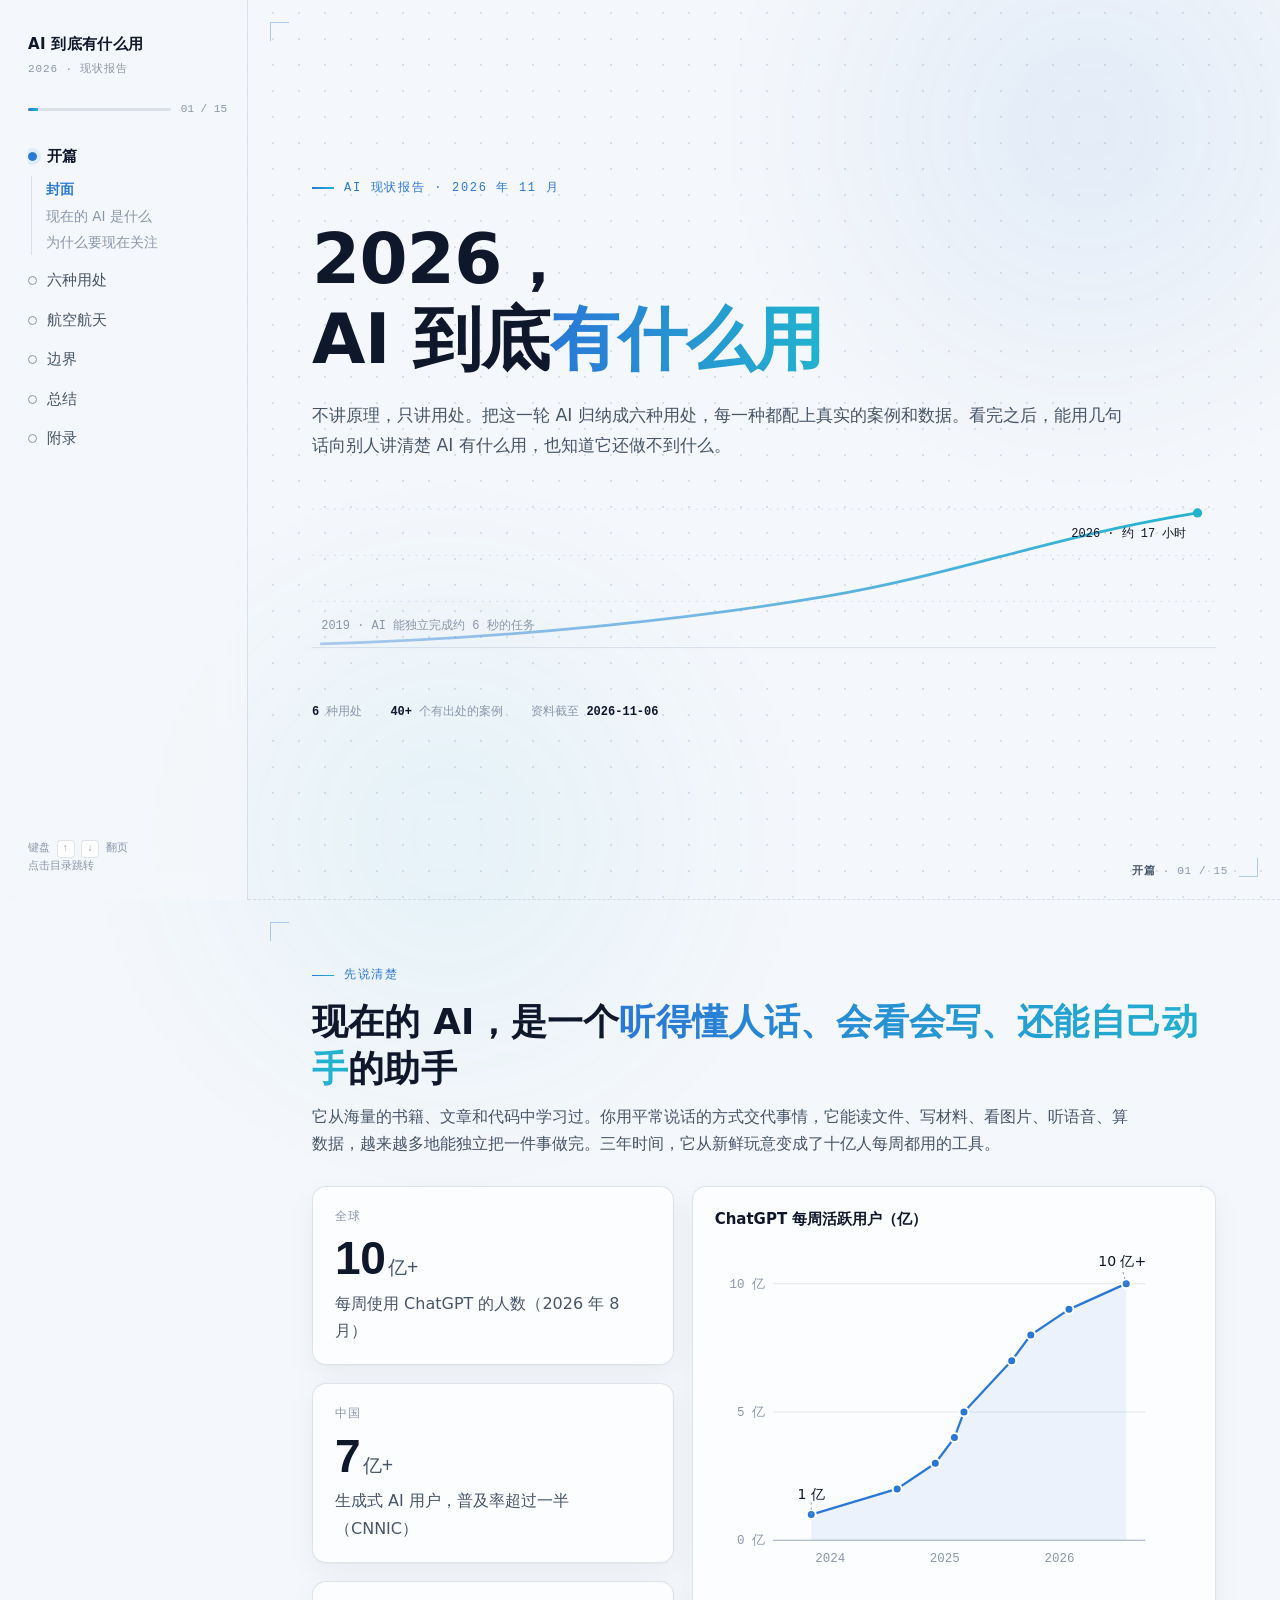
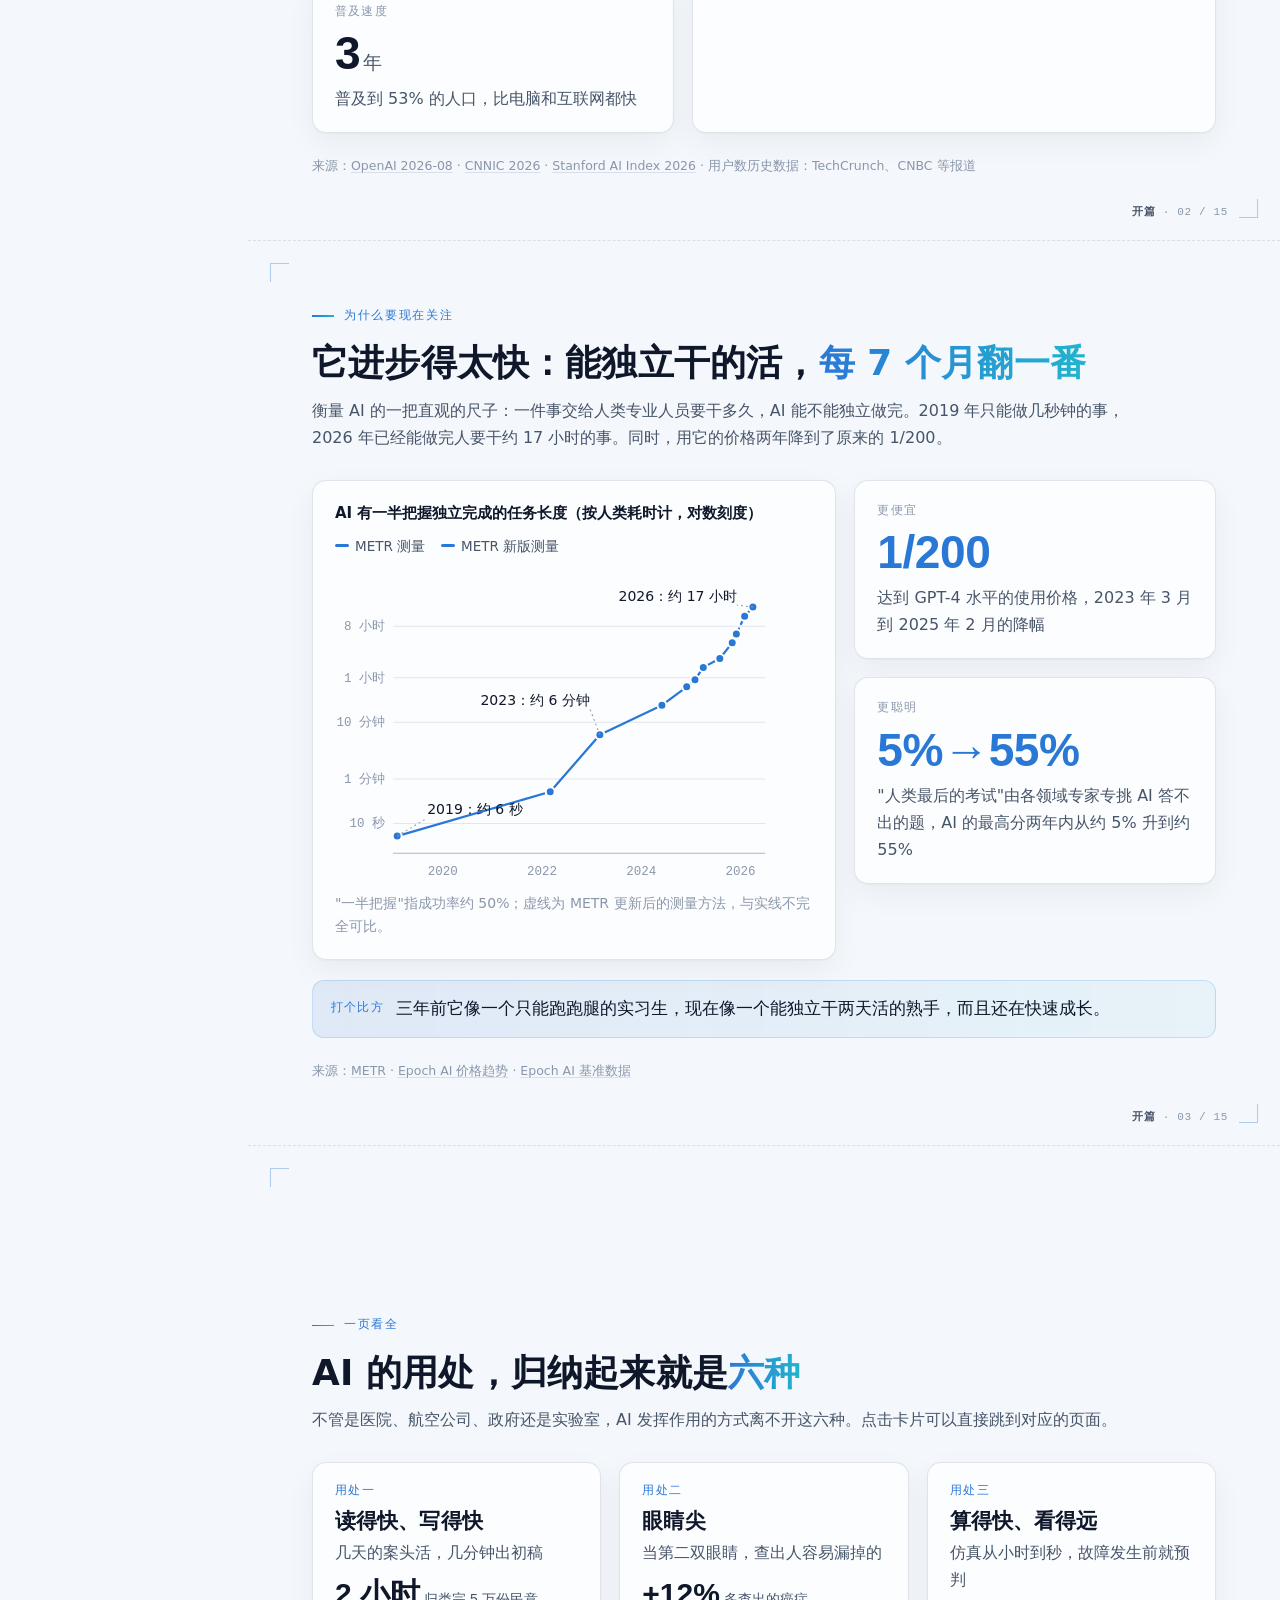
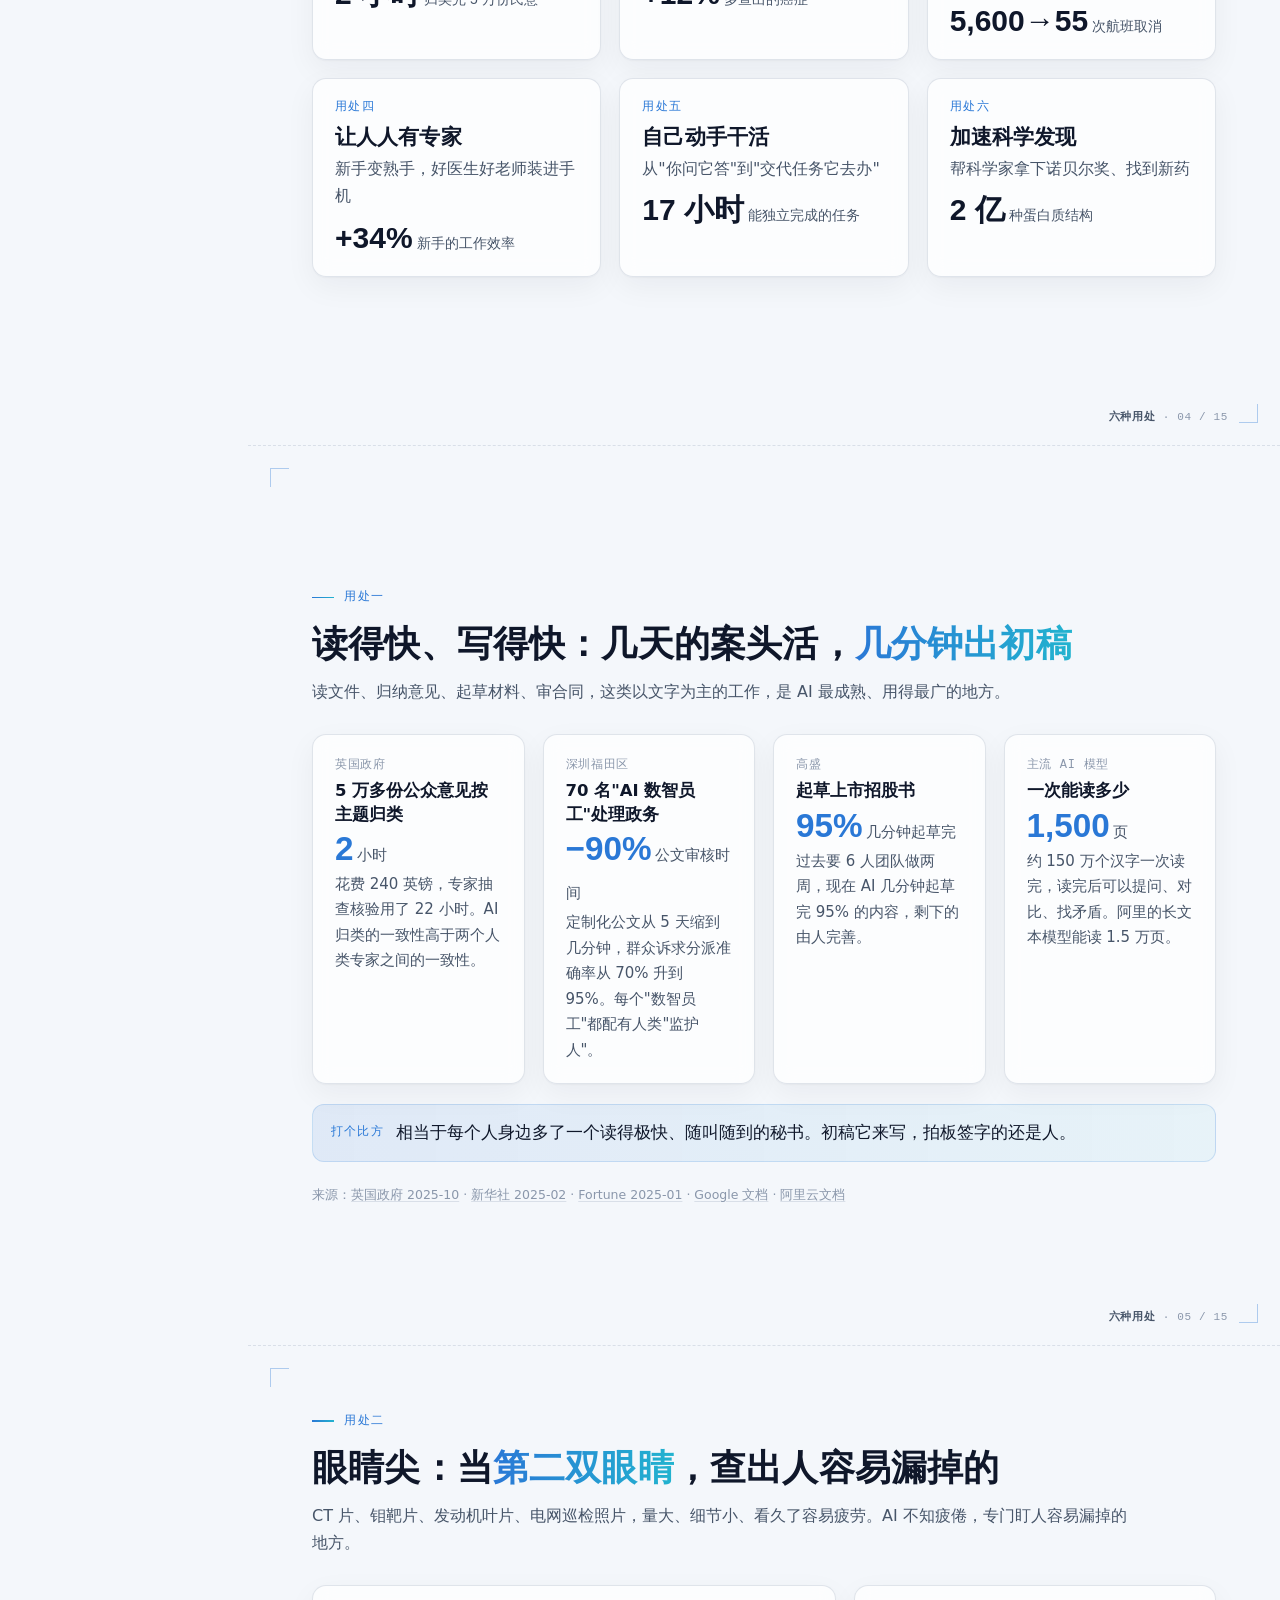
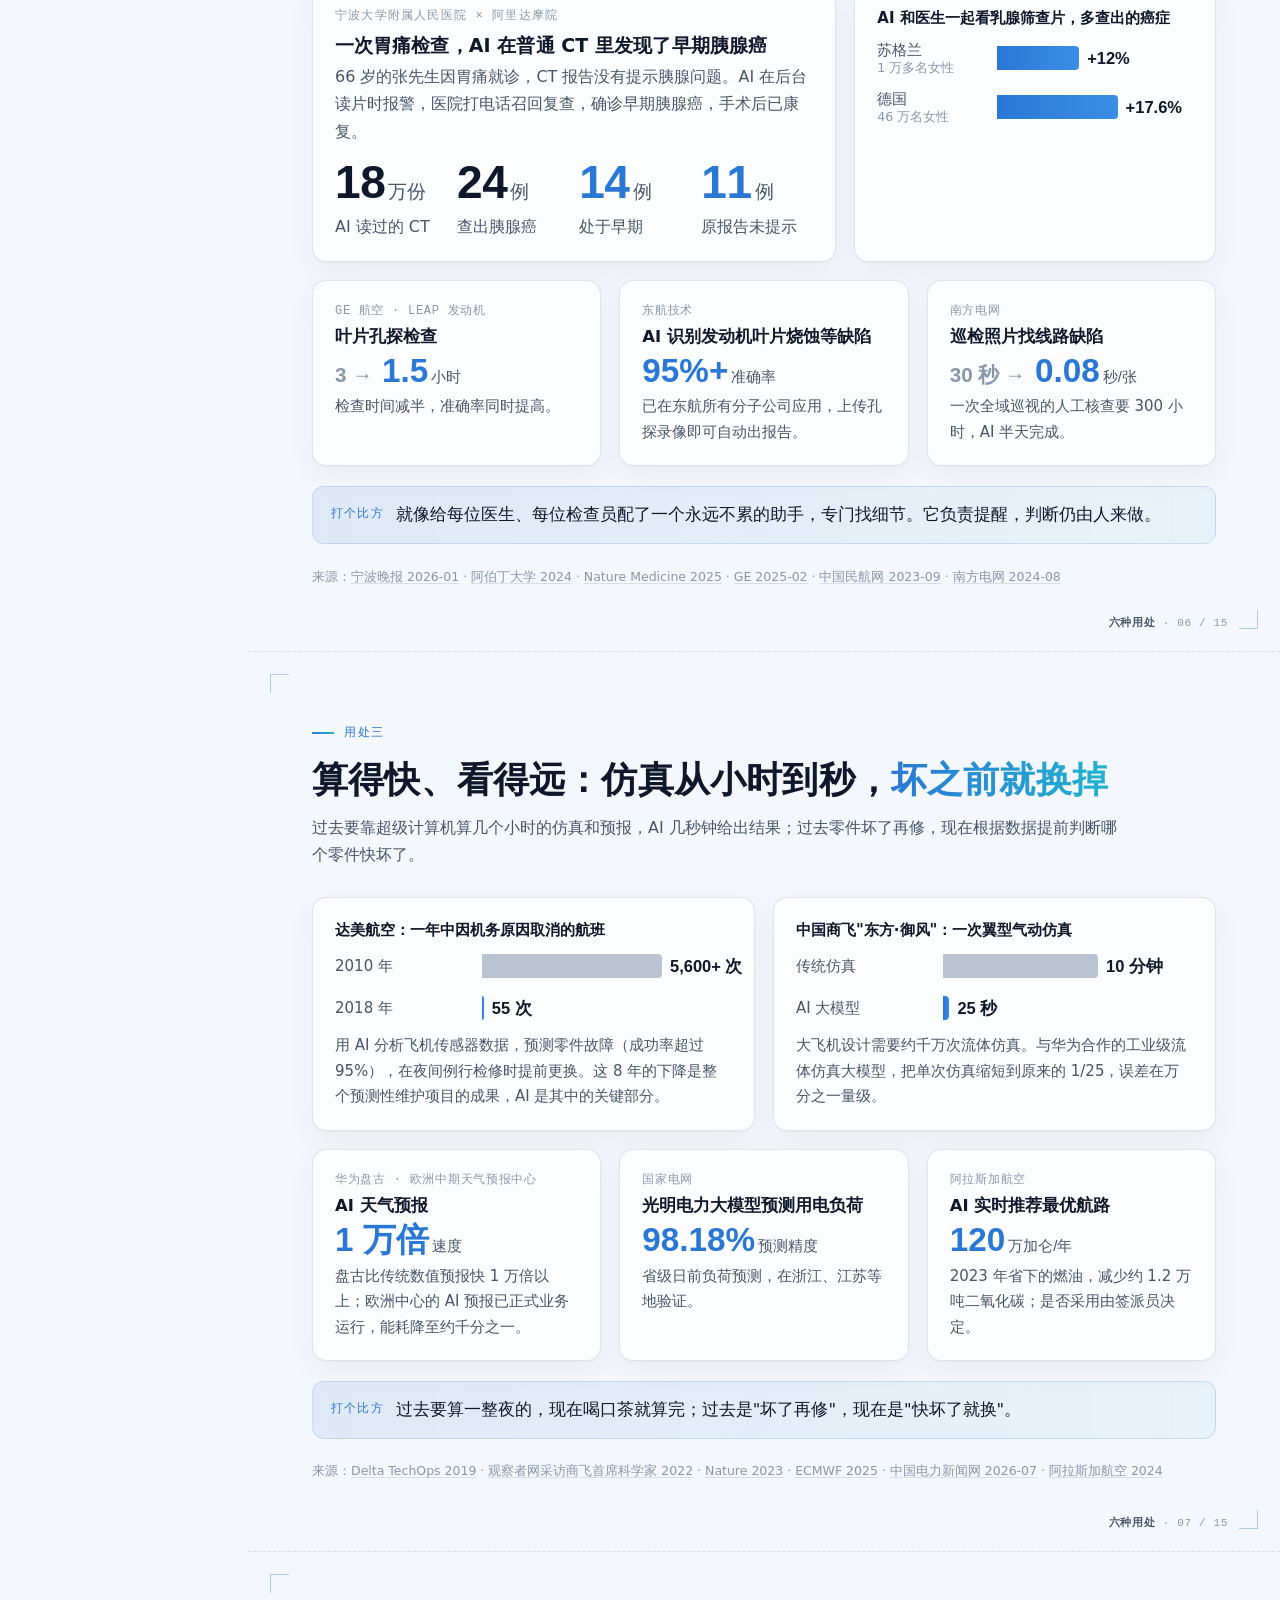
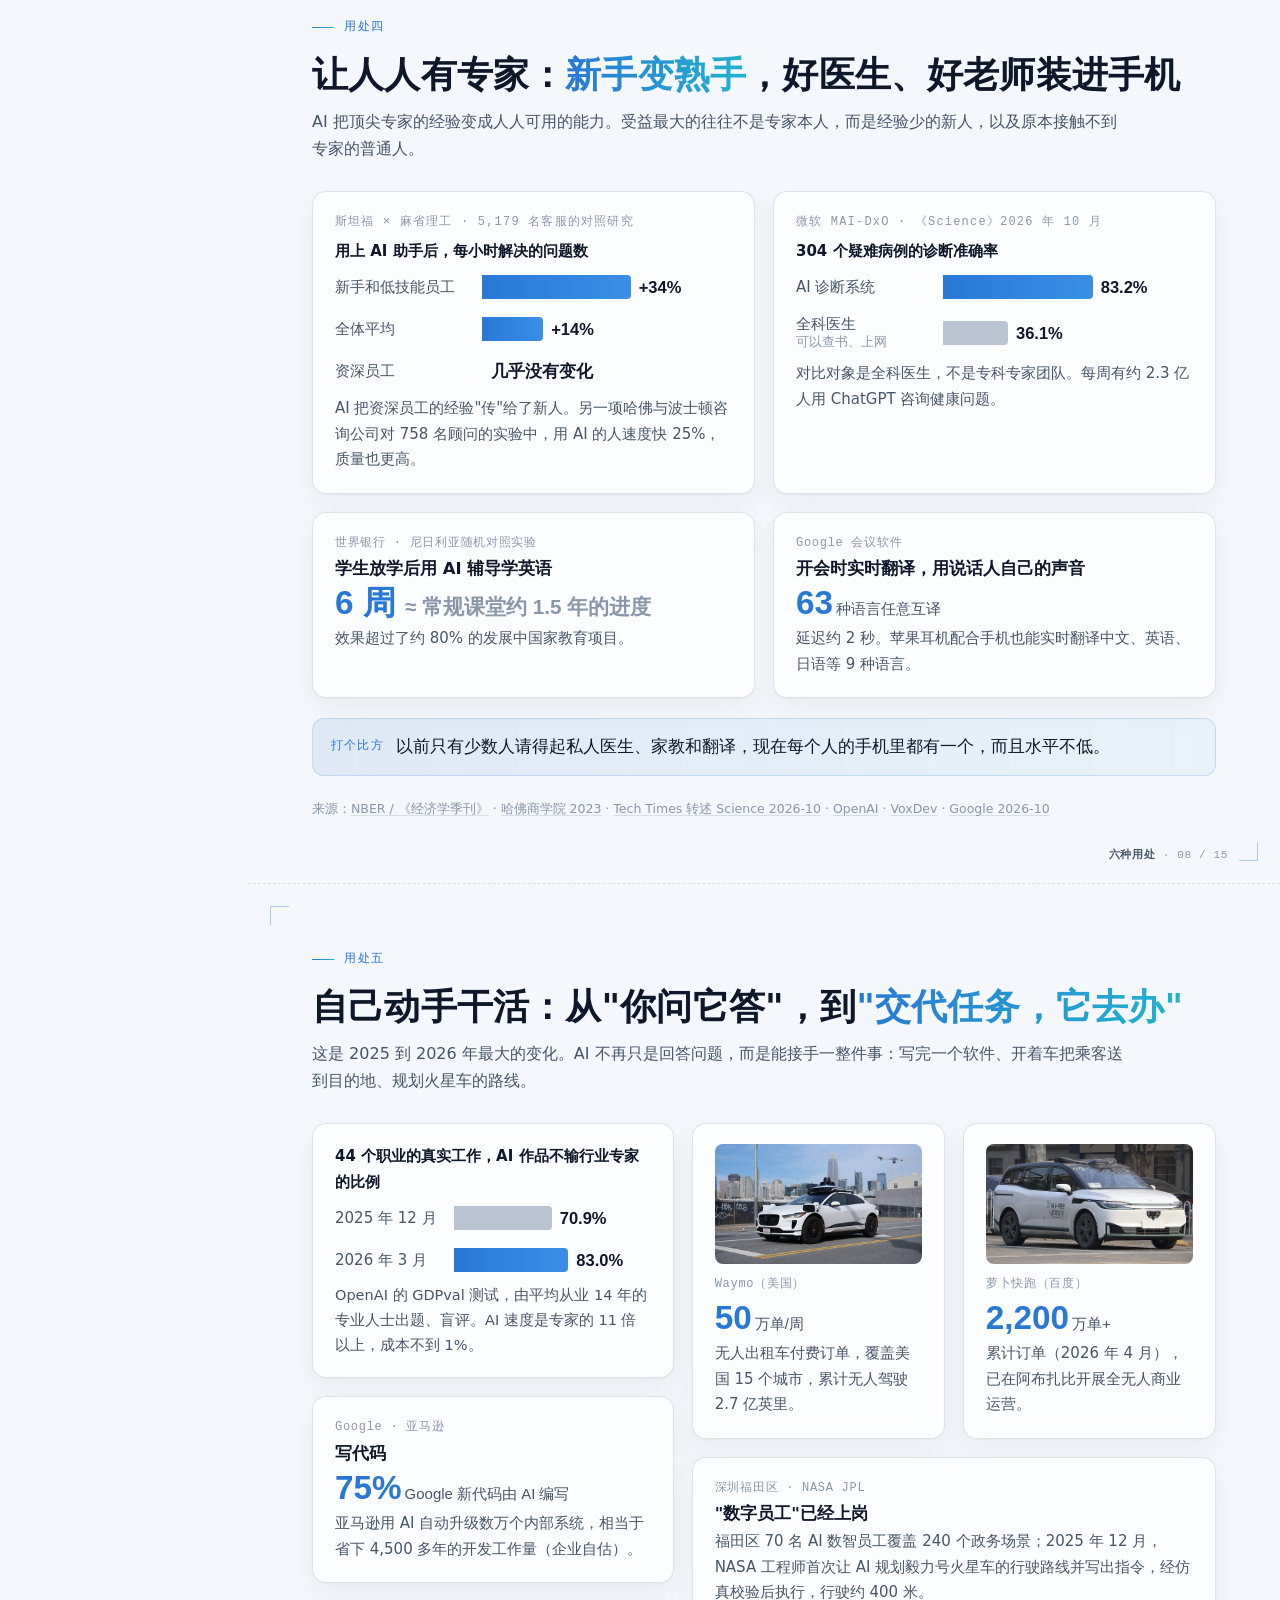
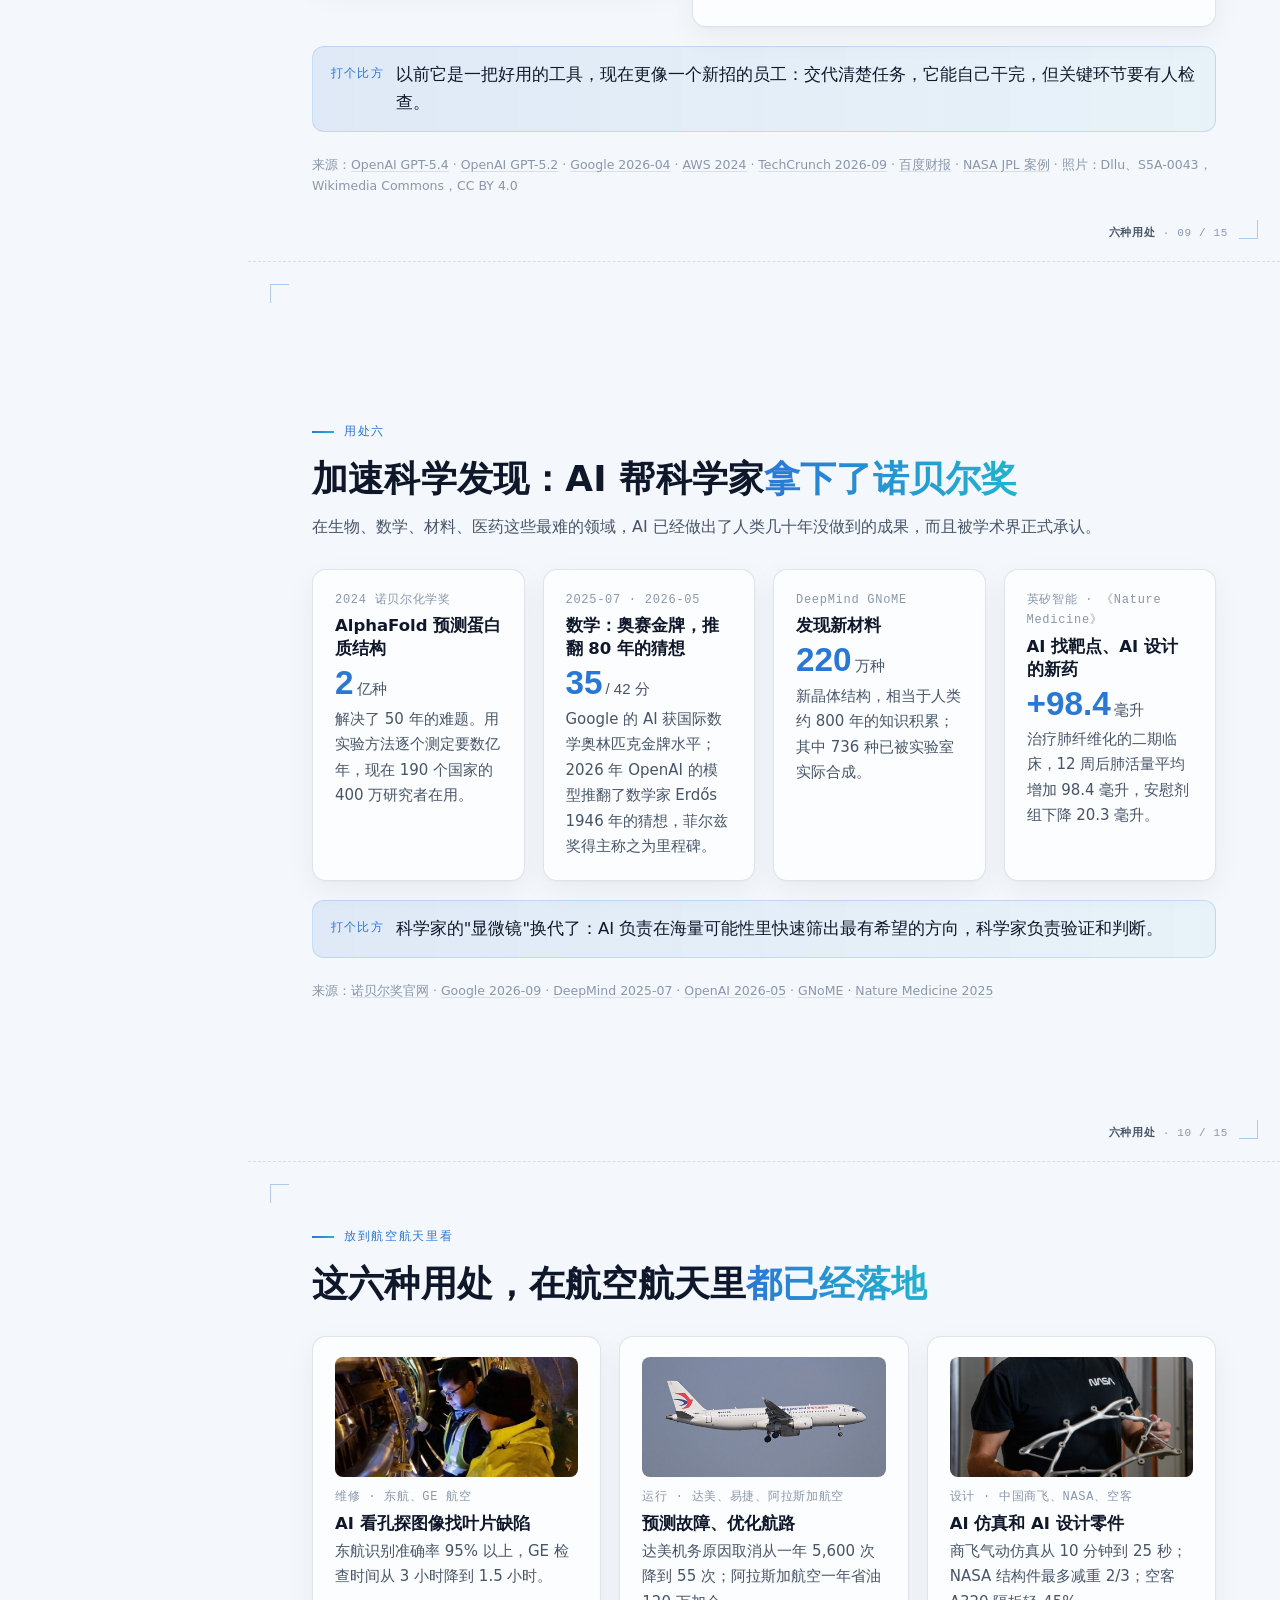
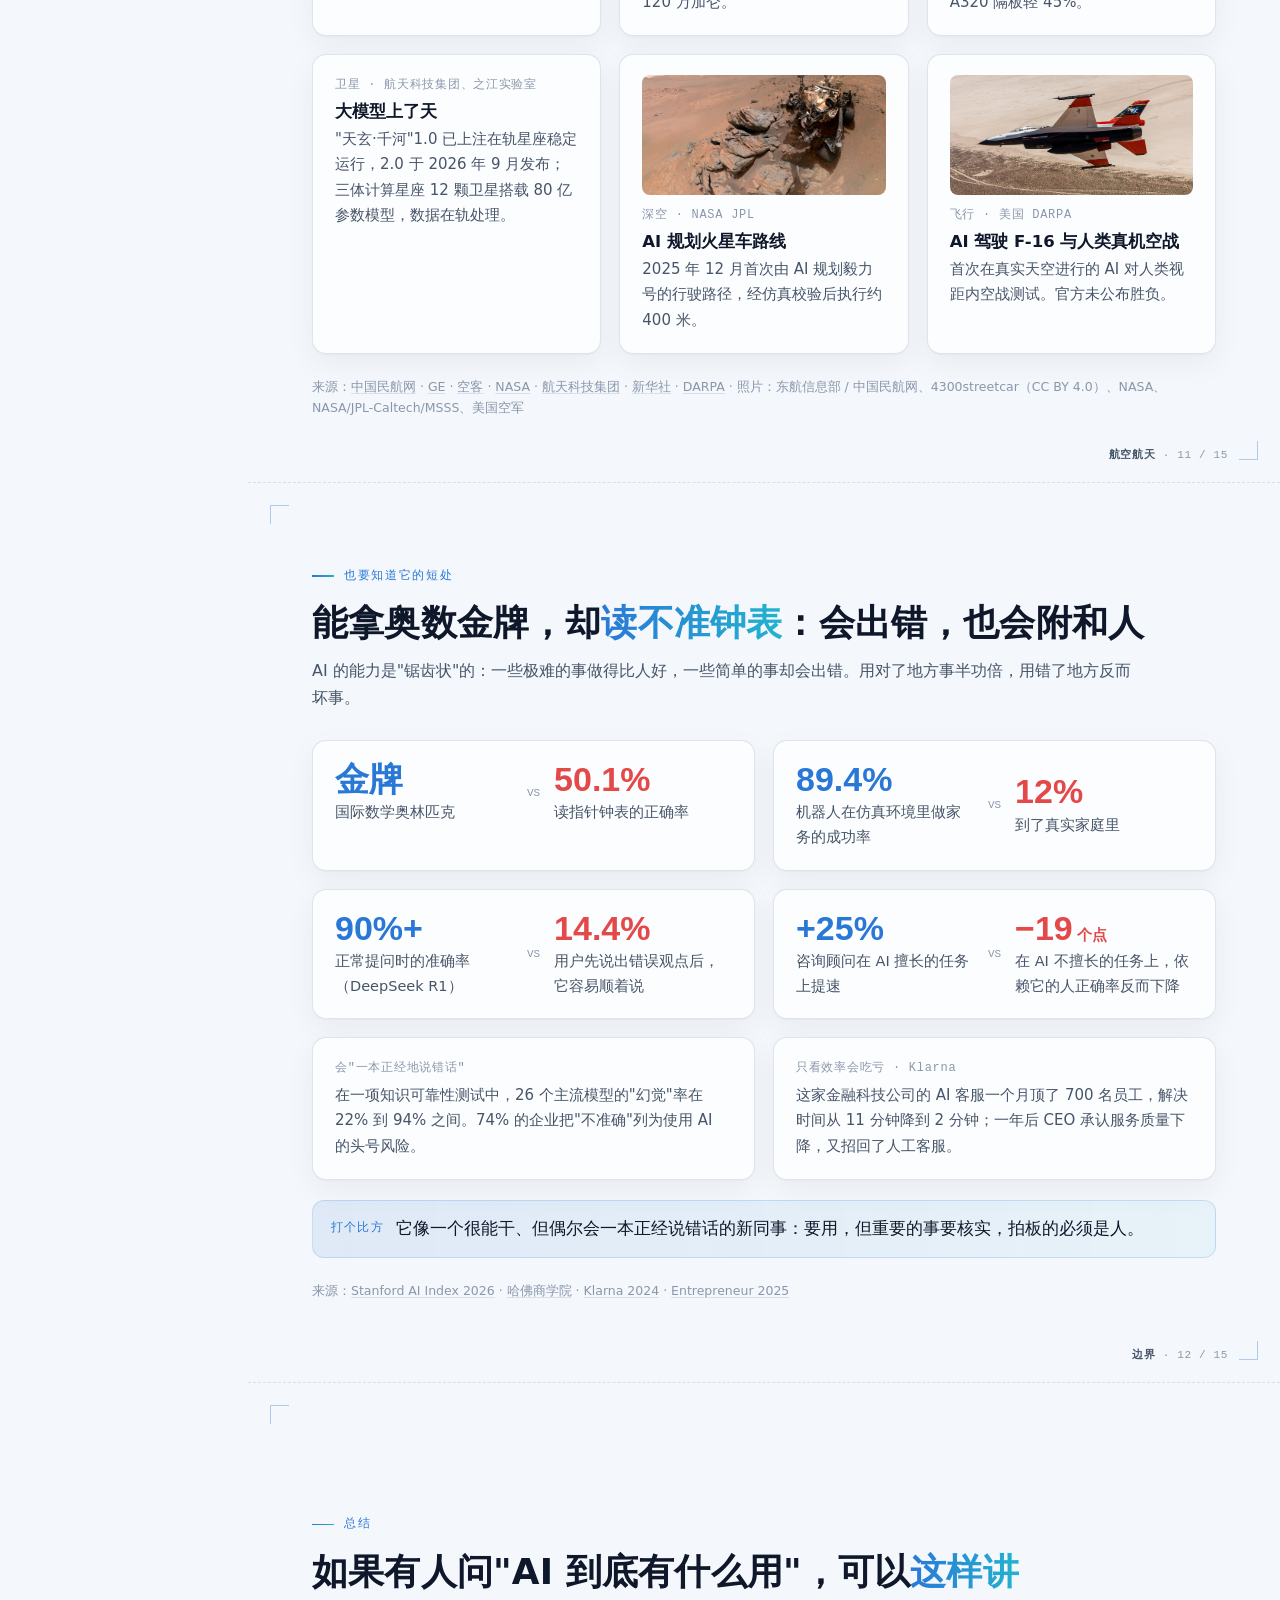
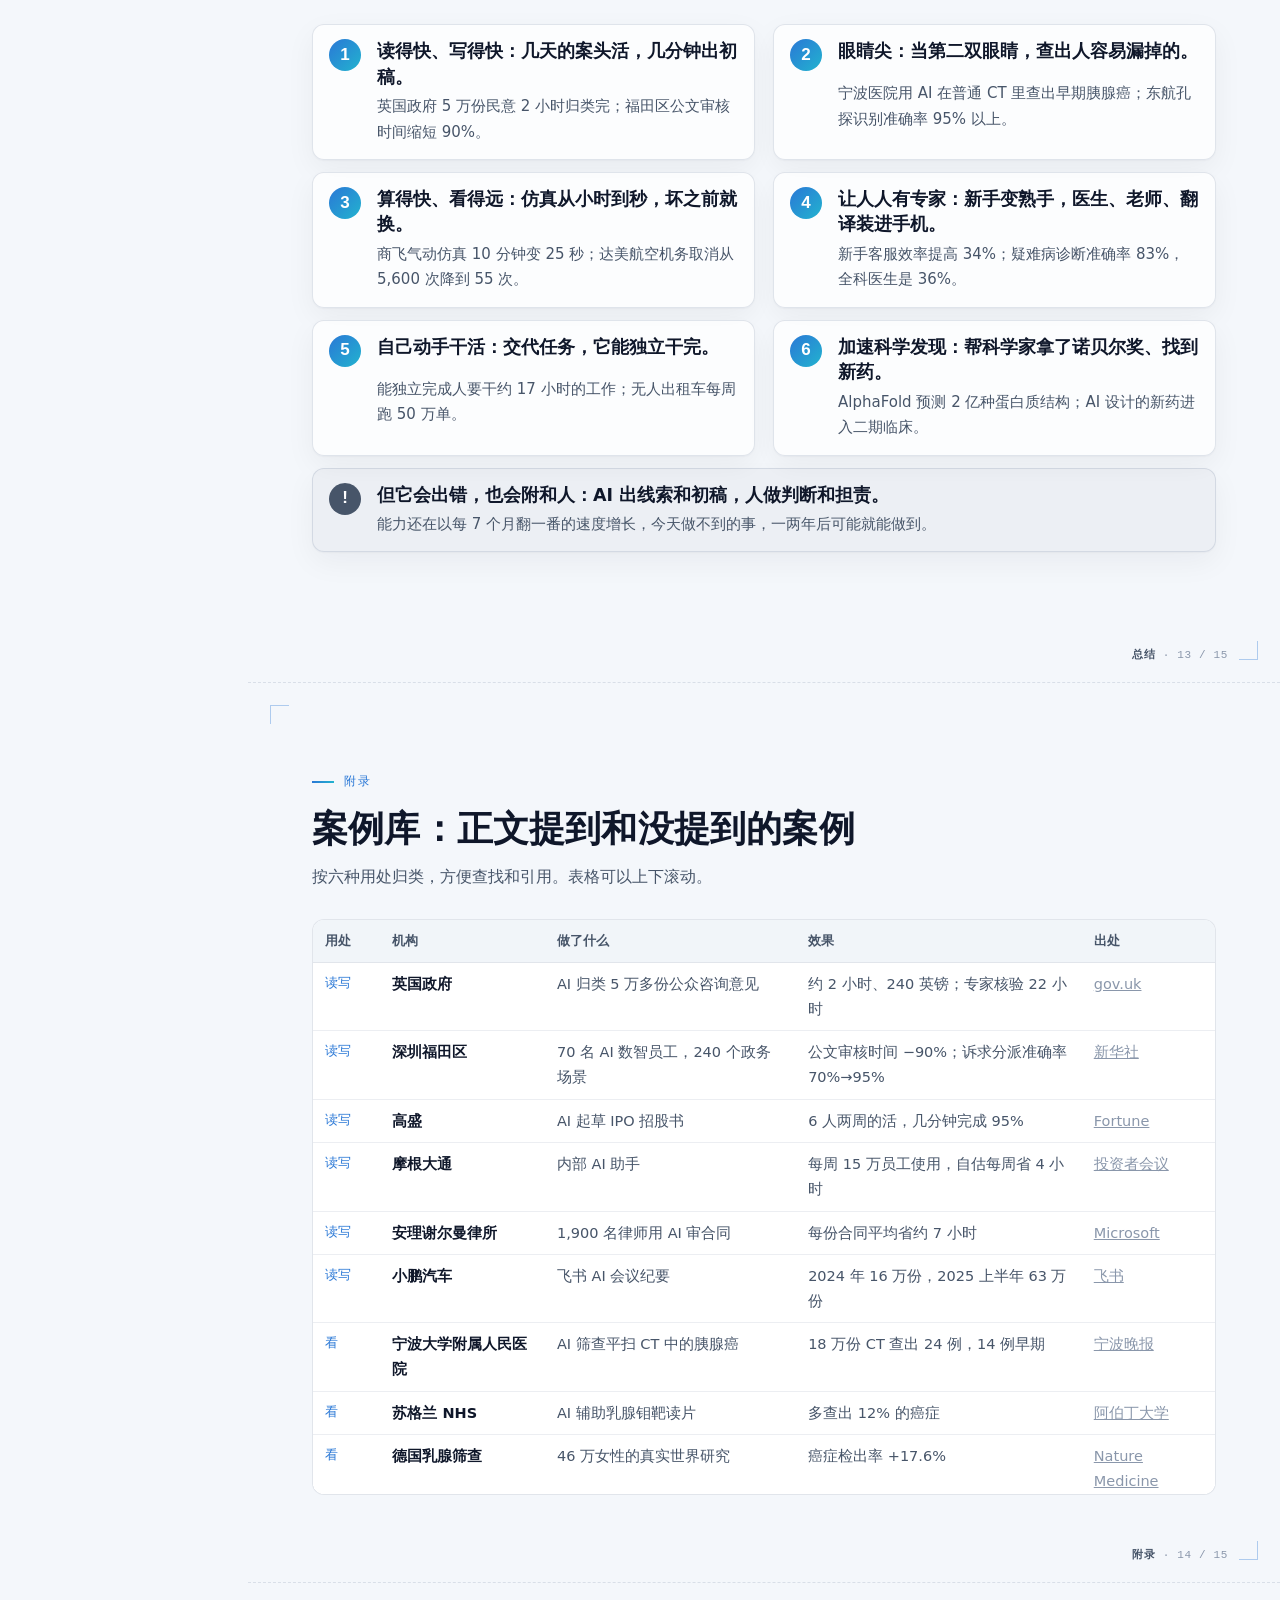
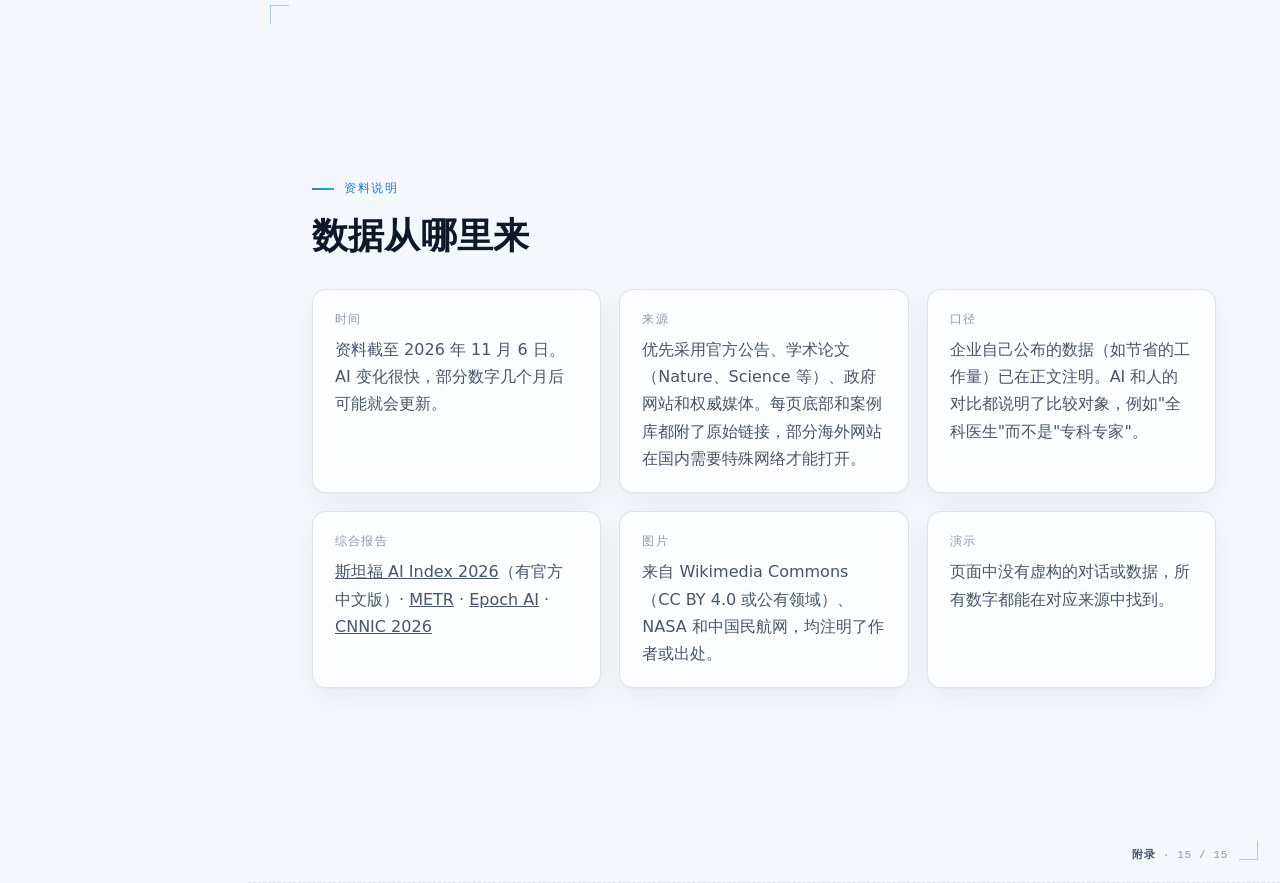
==== index.html @ a42e4ebc "初始版本" ====
<!DOCTYPE html>
<html lang="zh-CN">
<head>
<meta charset="utf-8">
<meta name="viewport" content="width=device-width, initial-scale=1">
<title>2026，AI 到底有什么用</title>
<meta name="description" content="写给没有技术背景的朋友：AI 的六种用处，每一种都有真实案例和数据。资料截至 2026 年 11 月。">
<link rel="stylesheet" href="css/style.css">
</head>
<body>
<div class="backdrop" aria-hidden="true"></div>

<nav class="toc" aria-label="目录">
  <a class="toc-brand" href="#cover">AI 到底有什么用<span>2026 · 现状报告</span></a>
  <div class="toc-progress"><div class="toc-progress-track"><div class="toc-progress-fill"></div></div><span class="toc-progress-text">01 / 01</span></div>
  <ol class="toc-list"></ol>
  <div class="toc-hint">键盘 <kbd>↑</kbd> <kbd>↓</kbd> 翻页<br>点击目录跳转</div>
</nav>

<div class="topbar">
  <button type="button" aria-label="打开目录">目录</button>
  <span class="topbar-title"></span>
  <span class="topbar-count"></span>
  <i class="topbar-progress"></i>
</div>

<main>

<!-- ==================== 开篇 ==================== -->
<section class="slide cover" id="cover" data-chapter="开篇" data-title="封面">
  <div class="slide-inner">
    <div class="kicker reveal">AI 现状报告 · 2026 年 11 月</div>
    <h1 class="reveal d1">2026，<br>AI 到底<em class="hl">有什么用</em></h1>
    <p class="lede reveal d2">不讲原理，只讲用处。把这一轮 AI 归纳成六种用处，每一种都配上真实的案例和数据。看完之后，能用几句话向别人讲清楚 AI 有什么用，也知道它还做不到什么。</p>
    <svg class="cover-curve reveal d3" viewBox="0 0 980 170" aria-hidden="true">
      <defs><linearGradient id="coverGrad" x1="0" x2="1"><stop offset="0" stop-color="#2a78d6" stop-opacity="0.35"/><stop offset="1" stop-color="#22b3cf"/></linearGradient></defs>
      <g stroke="rgba(148,163,184,.3)"><line x1="0" y1="160" x2="980" y2="160"/><line x1="0" y1="110" x2="980" y2="110" stroke-dasharray="2 6"/><line x1="0" y1="60" x2="980" y2="60" stroke-dasharray="2 6"/><line x1="0" y1="10" x2="980" y2="10" stroke-dasharray="2 6"/></g>
      <path class="trace" pathLength="1" d="M10,156 C220,150 420,128 560,104 S800,40 960,14" fill="none" stroke="url(#coverGrad)" stroke-width="3" stroke-linecap="round"/>
      <circle cx="960" cy="14" r="5" fill="#22b3cf"/>
      <text x="10" y="140" font-family="Consolas, monospace" font-size="13" fill="#8a97ab">2019 · AI 能独立完成约 6 秒的任务</text>
      <text x="948" y="40" text-anchor="end" font-family="Consolas, monospace" font-size="13" fill="#0f172a">2026 · 约 17 小时</text>
    </svg>
    <div class="cover-meta reveal d4">
      <span><b>6</b> 种用处</span>
      <span><b>40+</b> 个有出处的案例</span>
      <span>资料截至 <b>2026-11-06</b></span>
    </div>
  </div>
</section>

<section class="slide" id="what" data-chapter="开篇" data-title="现在的 AI 是什么">
  <div class="slide-inner">
    <header class="slide-head">
      <div class="kicker reveal">先说清楚</div>
      <h2 class="reveal d1">现在的 AI，是一个<em class="hl">听得懂人话、会看会写、还能自己动手</em>的助手</h2>
      <p class="lede reveal d2">它从海量的书籍、文章和代码中学习过。你用平常说话的方式交代事情，它能读文件、写材料、看图片、听语音、算数据，越来越多地能独立把一件事做完。三年时间，它从新鲜玩意变成了十亿人每周都用的工具。</p>
    </header>
    <div class="grid g-wide-right">
      <div class="stack">
        <div class="card stat reveal d2"><div class="label">全球</div><div class="num"><span class="count" data-to="10">10</span><small>亿+</small></div><p>每周使用 ChatGPT 的人数（2026 年 8 月）</p></div>
        <div class="card stat reveal d3"><div class="label">中国</div><div class="num"><span class="count" data-to="7">7</span><small>亿+</small></div><p>生成式 AI 用户，普及率超过一半（CNNIC）</p></div>
        <div class="card stat reveal d4"><div class="label">普及速度</div><div class="num"><span class="count" data-to="3">3</span><small>年</small></div><p>普及到 53% 的人口，比电脑和互联网都快</p></div>
      </div>
      <div class="card reveal d3">
        <div class="chart" data-chart="line">
          <script type="application/json">{"title":"ChatGPT 每周活跃用户（亿）","area":true,"height":330,"xMin":2023.5,"xMax":2026.75,"xTicks":[2024,2025,2026],"yMax":11,"format":{"suffix":" 亿"},"series":[{"name":"ChatGPT 周活跃用户","color":"series-1","points":[["2023-11",1],["2024-08",2],["2024-12",3],["2025-02",4],["2025-03",5],["2025-08",7,"约 7 亿"],["2025-10",8],["2026-02",9],["2026-08",10,"10 亿+"]]}],"annotations":[{"point":0,"text":"1 亿","dy":-16},{"point":8,"text":"10 亿+","dx":-4,"dy":-18}]}</script>
        </div>
      </div>
    </div>
    <div class="src reveal d5">来源：<a href="https://openai.com/index/expanding-access-to-ai-with-chatgpt-ads/">OpenAI 2026-08</a> · <a href="https://finance.sina.com.cn/tech/roll/2026-09-29/doc-initphzz2880083.shtml">CNNIC 2026</a> · <a href="https://hai.stanford.edu/ai-index/2026-ai-index-report">Stanford AI Index 2026</a> · 用户数历史数据：TechCrunch、CNBC 等报道</div>
  </div>
</section>

<section class="slide" id="speed" data-chapter="开篇" data-title="为什么要现在关注">
  <div class="slide-inner">
    <header class="slide-head">
      <div class="kicker reveal">为什么要现在关注</div>
      <h2 class="reveal d1">它进步得太快：能独立干的活，<em class="hl">每 7 个月翻一番</em></h2>
      <p class="lede reveal d2">衡量 AI 的一把直观的尺子：一件事交给人类专业人员要干多久，AI 能不能独立做完。2019 年只能做几秒钟的事，2026 年已经能做完人要干约 17 小时的事。同时，用它的价格两年降到了原来的 1/200。</p>
    </header>
    <div class="grid g-wide-left">
      <div class="card reveal d2">
        <div class="chart" data-chart="line">
          <script type="application/json">{"title":"AI 有一半把握独立完成的任务长度（按人类耗时计，对数刻度）","height":320,"yLog":true,"yMin":0.05,"yMax":3000,"xMin":2019,"xMax":2026.5,"margin":{"right":40},"yTicks":[{"value":0.1667,"label":"10 秒"},{"value":1,"label":"1 分钟"},{"value":10,"label":"10 分钟"},{"value":60,"label":"1 小时"},{"value":480,"label":"8 小时"}],"series":[{"name":"METR 测量","color":"series-1","points":[["2019-02",0.1,"GPT-2 · 约 6 秒"],["2022-03",0.6,"GPT-3.5 · 约 36 秒"],["2023-03",6,"GPT-4 · 约 6 分钟"],["2024-06",19.8,"Claude 3.5 Sonnet · 约 20 分钟"],["2024-12",41.6,"o1 · 约 42 分钟"],["2025-02",55.3,"Claude 3.7 Sonnet · 约 55 分钟"],["2025-04",91.4,"o3 · 约 1.5 小时"],["2025-08",130.8,"GPT-5 · 约 2.2 小时"],["2025-11",246.8,"Claude Opus 4.5 · 约 4.1 小时"]]},{"name":"METR 新版测量","color":"series-1","dashed":true,"points":[["2025-12",352.2,"GPT-5.2 · 约 5.9 小时"],["2026-02",718.8,"Claude Opus 4.6 · 约 12 小时"],["2026-04",1044.8,"Claude Mythos Preview · 约 17.4 小时"]]}],"annotations":[{"series":0,"point":0,"text":"2019：约 6 秒","dx":30,"dy":-22,"anchor":"start"},{"series":0,"point":2,"text":"2023：约 6 分钟","dx":-10,"dy":-30,"anchor":"end"},{"series":1,"point":2,"text":"2026：约 17 小时","dx":-16,"dy":-6,"anchor":"end"}]}</script>
        </div>
        <p style="margin-top:8px;font-size:14px;color:var(--ink-3)">"一半把握"指成功率约 50%；虚线为 METR 更新后的测量方法，与实线不完全可比。</p>
      </div>
      <div class="stack">
        <div class="card stat reveal d3"><div class="label">更便宜</div><div class="num accent-num">1/200</div><p>达到 GPT-4 水平的使用价格，2023 年 3 月到 2025 年 2 月的降幅</p></div>
        <div class="card stat reveal d4"><div class="label">更聪明</div><div class="num accent-num">5%→55%</div><p>"人类最后的考试"由各领域专家专挑 AI 答不出的题，AI 的最高分两年内从约 5% 升到约 55%</p></div>
      </div>
    </div>
    <p class="say reveal d5"><b>打个比方</b>三年前它像一个只能跑跑腿的实习生，现在像一个能独立干两天活的熟手，而且还在快速成长。</p>
    <div class="src reveal d5">来源：<a href="https://metr.org/time-horizons/">METR</a> · <a href="https://epoch.ai/data-insights/llm-inference-price-trends">Epoch AI 价格趋势</a> · <a href="https://epoch.ai/data/benchmark_data.zip">Epoch AI 基准数据</a></div>
  </div>
</section>

<!-- ==================== 六种用处 ==================== -->
<section class="slide" id="uses" data-chapter="六种用处" data-title="总览">
  <div class="slide-inner">
    <header class="slide-head">
      <div class="kicker reveal">一页看全</div>
      <h2 class="reveal d1">AI 的用处，归纳起来就是<em class="hl">六种</em></h2>
      <p class="lede reveal d2">不管是医院、航空公司、政府还是实验室，AI 发挥作用的方式离不开这六种。点击卡片可以直接跳到对应的页面。</p>
    </header>
    <div class="grid g-3 uses">
      <a class="card use-card reveal d2" href="#use-read"><div class="use-no">用处一</div><h3>读得快、写得快</h3><p>几天的案头活，几分钟出初稿</p><div class="fig">2 小时<small>归类完 5 万份民意</small></div></a>
      <a class="card use-card reveal d2" href="#use-see"><div class="use-no">用处二</div><h3>眼睛尖</h3><p>当第二双眼睛，查出人容易漏掉的</p><div class="fig">+12%<small>多查出的癌症</small></div></a>
      <a class="card use-card reveal d3" href="#use-predict"><div class="use-no">用处三</div><h3>算得快、看得远</h3><p>仿真从小时到秒，故障发生前就预判</p><div class="fig">5,600→55<small>次航班取消</small></div></a>
      <a class="card use-card reveal d3" href="#use-expert"><div class="use-no">用处四</div><h3>让人人有专家</h3><p>新手变熟手，好医生好老师装进手机</p><div class="fig">+34%<small>新手的工作效率</small></div></a>
      <a class="card use-card reveal d4" href="#use-agent"><div class="use-no">用处五</div><h3>自己动手干活</h3><p>从"你问它答"到"交代任务它去办"</p><div class="fig">17 小时<small>能独立完成的任务</small></div></a>
      <a class="card use-card reveal d4" href="#use-science"><div class="use-no">用处六</div><h3>加速科学发现</h3><p>帮科学家拿下诺贝尔奖、找到新药</p><div class="fig">2 亿<small>种蛋白质结构</small></div></a>
    </div>
  </div>
</section>

<section class="slide" id="use-read" data-chapter="六种用处" data-title="一 · 读得快、写得快">
  <div class="slide-inner">
    <header class="slide-head">
      <div class="kicker reveal">用处一</div>
      <h2 class="reveal d1">读得快、写得快：几天的案头活，<em class="hl">几分钟出初稿</em></h2>
      <p class="lede reveal d2">读文件、归纳意见、起草材料、审合同，这类以文字为主的工作，是 AI 最成熟、用得最广的地方。</p>
    </header>
    <div class="grid g-4">
      <div class="card case reveal d2"><div class="who">英国政府</div><div class="what">5 万多份公众意见按主题归类</div><div class="fig">2<small>小时</small></div><p>花费 240 英镑，专家抽查核验用了 22 小时。AI 归类的一致性高于两个人类专家之间的一致性。</p></div>
      <div class="card case reveal d3"><div class="who">深圳福田区</div><div class="what">70 名"AI 数智员工"处理政务</div><div class="fig">−90%<small>公文审核时间</small></div><p>定制化公文从 5 天缩到几分钟，群众诉求分派准确率从 70% 升到 95%。每个"数智员工"都配有人类"监护人"。</p></div>
      <div class="card case reveal d4"><div class="who">高盛</div><div class="what">起草上市招股书</div><div class="fig">95%<small>几分钟起草完</small></div><p>过去要 6 人团队做两周，现在 AI 几分钟起草完 95% 的内容，剩下的由人完善。</p></div>
      <div class="card case reveal d5"><div class="who">主流 AI 模型</div><div class="what">一次能读多少</div><div class="fig">1,500<small>页</small></div><p>约 150 万个汉字一次读完，读完后可以提问、对比、找矛盾。阿里的长文本模型能读 1.5 万页。</p></div>
    </div>
    <p class="say reveal d5"><b>打个比方</b>相当于每个人身边多了一个读得极快、随叫随到的秘书。初稿它来写，拍板签字的还是人。</p>
    <div class="src reveal d5">来源：<a href="https://www.gov.uk/government/news/ground-breaking-use-of-ai-saves-taxpayers-money-and-delivers-greater-government-efficiency">英国政府 2025-10</a> · <a href="http://www.news.cn/20250223/f775260987f94493906eed24619538d6/c.html">新华社 2025-02</a> · <a href="https://fortune.com/2025/01/17/goldman-sachs-ceo-david-solomon-ai-tasks-ipo-prospectus-s1-filing-sec/">Fortune 2025-01</a> · <a href="https://ai.google.dev/gemini-api/docs/long-context">Google 文档</a> · <a href="https://help.aliyun.com/zh/model-studio/long-context-qwen-long">阿里云文档</a></div>
  </div>
</section>

<section class="slide" id="use-see" data-chapter="六种用处" data-title="二 · 眼睛尖">
  <div class="slide-inner">
    <header class="slide-head">
      <div class="kicker reveal">用处二</div>
      <h2 class="reveal d1">眼睛尖：当<em class="hl">第二双眼睛</em>，查出人容易漏掉的</h2>
      <p class="lede reveal d2">CT 片、钼靶片、发动机叶片、电网巡检照片，量大、细节小、看久了容易疲劳。AI 不知疲倦，专门盯人容易漏掉的地方。</p>
    </header>
    <div class="grid g-wide-left">
      <div class="card reveal d2">
        <div class="label">宁波大学附属人民医院 × 阿里达摩院</div>
        <h3>一次胃痛检查，AI 在普通 CT 里发现了早期胰腺癌</h3>
        <p>66 岁的张先生因胃痛就诊，CT 报告没有提示胰腺问题。AI 在后台读片时报警，医院打电话召回复查，确诊早期胰腺癌，手术后已康复。</p>
        <div class="grid g-4" style="gap:10px;margin-top:12px">
          <div class="stat"><div class="num"><span class="count" data-to="18">18</span><small>万份</small></div><p>AI 读过的 CT</p></div>
          <div class="stat"><div class="num"><span class="count" data-to="24">24</span><small>例</small></div><p>查出胰腺癌</p></div>
          <div class="stat"><div class="num accent-num"><span class="count" data-to="14">14</span><small>例</small></div><p>处于早期</p></div>
          <div class="stat"><div class="num accent-num"><span class="count" data-to="11">11</span><small>例</small></div><p>原报告未提示</p></div>
        </div>
      </div>
      <div class="card reveal d3">
        <div class="chart" data-chart="bars"><script type="application/json">{"title":"AI 和医生一起看乳腺筛查片，多查出的癌症","max":20,"usable":70,"items":[{"label":"苏格兰","sub":"1 万多名女性","value":12,"display":"+12%","hi":true},{"label":"德国","sub":"46 万名女性","value":17.6,"display":"+17.6%","hi":true}]}</script></div>
      </div>
    </div>
    <div class="grid g-3" style="margin-top:18px">
      <div class="card case reveal d3"><div class="who">GE 航空 · LEAP 发动机</div><div class="what">叶片孔探检查</div><div class="fig"><span class="from">3 →</span> 1.5<small>小时</small></div><p>检查时间减半，准确率同时提高。</p></div>
      <div class="card case reveal d4"><div class="who">东航技术</div><div class="what">AI 识别发动机叶片烧蚀等缺陷</div><div class="fig">95%+<small>准确率</small></div><p>已在东航所有分子公司应用，上传孔探录像即可自动出报告。</p></div>
      <div class="card case reveal d5"><div class="who">南方电网</div><div class="what">巡检照片找线路缺陷</div><div class="fig"><span class="from">30 秒 →</span> 0.08<small>秒/张</small></div><p>一次全域巡视的人工核查要 300 小时，AI 半天完成。</p></div>
    </div>
    <p class="say reveal d5"><b>打个比方</b>就像给每位医生、每位检查员配了一个永远不累的助手，专门找细节。它负责提醒，判断仍由人来做。</p>
    <div class="src reveal d5">来源：<a href="http://epaper.cnnb.com.cn/nbwb/pc/content/202601/12/content_256799.html">宁波晚报 2026-01</a> · <a href="https://www.abdn.ac.uk/news/22964/">阿伯丁大学 2024</a> · <a href="https://www.nature.com/articles/s41591-024-03408-6">Nature Medicine 2025</a> · <a href="https://www.geaerospace.com/news/press-releases/ge-aerospace-deploys-ai-driven-inspection-tool-maximize-narrowbody-engine-time-wing">GE 2025-02</a> · <a href="http://www.caacnews.com.cn/1/6/202309/t20230921_1370685.html">中国民航网 2023-09</a> · <a href="https://www.csg.cn/xwzx/2024/gsyw/202408/t20240820_342231.html">南方电网 2024-08</a></div>
  </div>
</section>

<section class="slide" id="use-predict" data-chapter="六种用处" data-title="三 · 算得快、看得远">
  <div class="slide-inner">
    <header class="slide-head">
      <div class="kicker reveal">用处三</div>
      <h2 class="reveal d1">算得快、看得远：仿真从小时到秒，<em class="hl">坏之前就换掉</em></h2>
      <p class="lede reveal d2">过去要靠超级计算机算几个小时的仿真和预报，AI 几秒钟给出结果；过去零件坏了再修，现在根据数据提前判断哪个零件快坏了。</p>
    </header>
    <div class="grid g-2">
      <div class="card reveal d2">
        <div class="chart" data-chart="bars"><script type="application/json">{"title":"达美航空：一年中因机务原因取消的航班","max":5600,"usable":72,"items":[{"label":"2010 年","value":5600,"display":"5,600+ 次"},{"label":"2018 年","value":55,"display":"55 次","hi":true}]}</script></div>
        <p style="margin-top:10px;font-size:15px">用 AI 分析飞机传感器数据，预测零件故障（成功率超过 95%），在夜间例行检修时提前更换。这 8 年的下降是整个预测性维护项目的成果，AI 是其中的关键部分。</p>
      </div>
      <div class="card reveal d3">
        <div class="chart" data-chart="bars"><script type="application/json">{"title":"中国商飞\"东方·御风\"：一次翼型气动仿真","max":600,"usable":62,"items":[{"label":"传统仿真","value":600,"display":"10 分钟"},{"label":"AI 大模型","value":25,"display":"25 秒","hi":true}]}</script></div>
        <p style="margin-top:10px;font-size:15px">大飞机设计需要约千万次流体仿真。与华为合作的工业级流体仿真大模型，把单次仿真缩短到原来的 1/25，误差在万分之一量级。</p>
      </div>
    </div>
    <div class="grid g-3" style="margin-top:18px">
      <div class="card case reveal d3"><div class="who">华为盘古 · 欧洲中期天气预报中心</div><div class="what">AI 天气预报</div><div class="fig">1 万倍<small>速度</small></div><p>盘古比传统数值预报快 1 万倍以上；欧洲中心的 AI 预报已正式业务运行，能耗降至约千分之一。</p></div>
      <div class="card case reveal d4"><div class="who">国家电网</div><div class="what">光明电力大模型预测用电负荷</div><div class="fig">98.18%<small>预测精度</small></div><p>省级日前负荷预测，在浙江、江苏等地验证。</p></div>
      <div class="card case reveal d5"><div class="who">阿拉斯加航空</div><div class="what">AI 实时推荐最优航路</div><div class="fig">120<small>万加仑/年</small></div><p>2023 年省下的燃油，减少约 1.2 万吨二氧化碳；是否采用由签派员决定。</p></div>
    </div>
    <p class="say reveal d5"><b>打个比方</b>过去要算一整夜的，现在喝口茶就算完；过去是"坏了再修"，现在是"快坏了就换"。</p>
    <div class="src reveal d5">来源：<a href="https://web.archive.org/web/20250217000257/https://deltatechops.com/delta-techops-expanding-predictive-maintenance-capabilities-with-new-airbus-partnership/">Delta TechOps 2019</a> · <a href="https://www.guancha.cn/economy/2022_09_05_656631.shtml">观察者网采访商飞首席科学家 2022</a> · <a href="https://www.nature.com/articles/s41586-023-06185-3">Nature 2023</a> · <a href="https://www.ecmwf.int/en/about/media-centre/news/2025/ecmwfs-ai-forecasts-become-operational">ECMWF 2025</a> · <a href="https://finance.sina.com.cn/jjxw/2026-07-17/doc-iniiaxpe1401928.shtml">中国电力新闻网 2026-07</a> · <a href="https://news.alaskaair.com/sustainability/how-ai-is-helping-alaska-airlines-plan-better-flight-routes-and-lower-emissions/">阿拉斯加航空 2024</a></div>
  </div>
</section>

<section class="slide" id="use-expert" data-chapter="六种用处" data-title="四 · 让人人有专家">
  <div class="slide-inner">
    <header class="slide-head">
      <div class="kicker reveal">用处四</div>
      <h2 class="reveal d1">让人人有专家：<em class="hl">新手变熟手</em>，好医生、好老师装进手机</h2>
      <p class="lede reveal d2">AI 把顶尖专家的经验变成人人可用的能力。受益最大的往往不是专家本人，而是经验少的新人，以及原本接触不到专家的普通人。</p>
    </header>
    <div class="grid g-2">
      <div class="card reveal d2">
        <div class="label">斯坦福 × 麻省理工 · 5,179 名客服的对照研究</div>
        <div class="chart" data-chart="bars" style="margin-top:6px"><script type="application/json">{"title":"用上 AI 助手后，每小时解决的问题数","max":40,"usable":70,"items":[{"label":"新手和低技能员工","value":34,"display":"+34%","hi":true},{"label":"全体平均","value":14,"display":"+14%","hi":true},{"label":"资深员工","value":0,"display":"几乎没有变化"}]}</script></div>
        <p style="margin-top:10px;font-size:15px">AI 把资深员工的经验"传"给了新人。另一项哈佛与波士顿咨询公司对 758 名顾问的实验中，用 AI 的人速度快 25%，质量也更高。</p>
      </div>
      <div class="card reveal d3">
        <div class="label">微软 MAI-DxO · 《Science》2026 年 10 月</div>
        <div class="chart" data-chart="bars" style="margin-top:6px"><script type="application/json">{"title":"304 个疑难病例的诊断准确率","max":100,"usable":72,"items":[{"label":"AI 诊断系统","value":83.2,"display":"83.2%","hi":true},{"label":"全科医生","sub":"可以查书、上网","value":36.1,"display":"36.1%"}]}</script></div>
        <p style="margin-top:10px;font-size:15px">对比对象是全科医生，不是专科专家团队。每周有约 2.3 亿人用 ChatGPT 咨询健康问题。</p>
      </div>
    </div>
    <div class="grid g-2" style="margin-top:18px">
      <div class="card case reveal d4"><div class="who">世界银行 · 尼日利亚随机对照实验</div><div class="what">学生放学后用 AI 辅导学英语</div><div class="fig">6 周 <span class="from">≈ 常规课堂约 1.5 年的进度</span></div><p>效果超过了约 80% 的发展中国家教育项目。</p></div>
      <div class="card case reveal d5"><div class="who">Google 会议软件</div><div class="what">开会时实时翻译，用说话人自己的声音</div><div class="fig">63<small>种语言任意互译</small></div><p>延迟约 2 秒。苹果耳机配合手机也能实时翻译中文、英语、日语等 9 种语言。</p></div>
    </div>
    <p class="say reveal d5"><b>打个比方</b>以前只有少数人请得起私人医生、家教和翻译，现在每个人的手机里都有一个，而且水平不低。</p>
    <div class="src reveal d5">来源：<a href="https://www.nber.org/papers/w31161">NBER / 《经济学季刊》</a> · <a href="https://www.hbs.edu/faculty/Pages/item.aspx?num=64700">哈佛商学院 2023</a> · <a href="https://www.techtimes.com/articles/329478/20261026/microsoft-ai-beats-physicians-diagnosis-83-accuracy-lower-cost-science.htm">Tech Times 转述 Science 2026-10</a> · <a href="https://openai.com/index/introducing-chatgpt-health/">OpenAI</a> · <a href="https://voxdev.org/topic/education/how-ai-tutors-improved-learning-nigeria">VoxDev</a> · <a href="https://workspaceupdates.googleblog.com/2026/10/real-time-speech-translation-in-google-Meet-expands-to-63-languages-with-automatic-language-detection.html">Google 2026-10</a></div>
  </div>
</section>

<section class="slide" id="use-agent" data-chapter="六种用处" data-title="五 · 自己动手干活">
  <div class="slide-inner">
    <header class="slide-head">
      <div class="kicker reveal">用处五</div>
      <h2 class="reveal d1">自己动手干活：从"你问它答"，到<em class="hl">"交代任务，它去办"</em></h2>
      <p class="lede reveal d2">这是 2025 到 2026 年最大的变化。AI 不再只是回答问题，而是能接手一整件事：写完一个软件、开着车把乘客送到目的地、规划火星车的路线。</p>
    </header>
    <div class="grid g-wide-right">
      <div class="stack">
        <div class="card reveal d2">
          <div class="chart" data-chart="bars"><script type="application/json">{"title":"44 个职业的真实工作，AI 作品不输行业专家的比例","max":100,"usable":70,"items":[{"label":"2025 年 12 月","value":70.9,"display":"70.9%"},{"label":"2026 年 3 月","value":83.0,"display":"83.0%","hi":true}]}</script></div>
          <p style="margin-top:8px;font-size:14.5px">OpenAI 的 GDPval 测试，由平均从业 14 年的专业人士出题、盲评。AI 速度是专家的 11 倍以上，成本不到 1%。</p>
        </div>
        <div class="card case reveal d3"><div class="who">Google · 亚马逊</div><div class="what">写代码</div><div class="fig">75%<small>Google 新代码由 AI 编写</small></div><p>亚马逊用 AI 自动升级数万个内部系统，相当于省下 4,500 多年的开发工作量（企业自估）。</p></div>
      </div>
      <div class="stack">
        <div class="grid g-2" style="gap:18px">
          <div class="card case reveal d3"><div class="thumb"><img src="img/waymo.jpg" alt="Waymo 无人驾驶出租车" loading="lazy"></div><div class="who">Waymo（美国）</div><div class="fig">50<small>万单/周</small></div><p>无人出租车付费订单，覆盖美国 15 个城市，累计无人驾驶 2.7 亿英里。</p></div>
          <div class="card case reveal d4"><div class="thumb"><img src="img/apollogo.jpg" alt="萝卜快跑无人驾驶车" loading="lazy"></div><div class="who">萝卜快跑（百度）</div><div class="fig">2,200<small>万单+</small></div><p>累计订单（2026 年 4 月），已在阿布扎比开展全无人商业运营。</p></div>
        </div>
        <div class="card case reveal d5"><div class="who">深圳福田区 · NASA JPL</div><div class="what">"数字员工"已经上岗</div><p>福田区 70 名 AI 数智员工覆盖 240 个政务场景；2025 年 12 月，NASA 工程师首次让 AI 规划毅力号火星车的行驶路线并写出指令，经仿真校验后执行，行驶约 400 米。</p></div>
      </div>
    </div>
    <p class="say reveal d5"><b>打个比方</b>以前它是一把好用的工具，现在更像一个新招的员工：交代清楚任务，它能自己干完，但关键环节要有人检查。</p>
    <div class="src reveal d5">来源：<a href="https://openai.com/index/introducing-gpt-5-4/">OpenAI GPT-5.4</a> · <a href="https://openai.com/index/introducing-gpt-5-2/">OpenAI GPT-5.2</a> · <a href="https://blog.google/innovation-and-ai/infrastructure-and-cloud/google-cloud/cloud-next-2026-sundar-pichai/">Google 2026-04</a> · <a href="https://aws.amazon.com/blogs/devops/amazon-q-developer-just-reached-a-260-million-dollar-milestone/">AWS 2024</a> · <a href="https://techcrunch.com/2026/09/24/waymo-is-scaling-fast-heres-what-the-fleet-data-shows/">TechCrunch 2026-09</a> · <a href="https://www.sec.gov/Archives/edgar/data/0001329099/000119312526228123/d156481dex991.htm">百度财报</a> · <a href="https://www.anthropic.com/features/claude-on-mars">NASA JPL 案例</a> · 照片：Dllu、S5A-0043，Wikimedia Commons，CC BY 4.0</div>
  </div>
</section>

<section class="slide" id="use-science" data-chapter="六种用处" data-title="六 · 加速科学发现">
  <div class="slide-inner">
    <header class="slide-head">
      <div class="kicker reveal">用处六</div>
      <h2 class="reveal d1">加速科学发现：AI 帮科学家<em class="hl">拿下了诺贝尔奖</em></h2>
      <p class="lede reveal d2">在生物、数学、材料、医药这些最难的领域，AI 已经做出了人类几十年没做到的成果，而且被学术界正式承认。</p>
    </header>
    <div class="grid g-4">
      <div class="card case reveal d2"><div class="who">2024 诺贝尔化学奖</div><div class="what">AlphaFold 预测蛋白质结构</div><div class="fig">2<small>亿种</small></div><p>解决了 50 年的难题。用实验方法逐个测定要数亿年，现在 190 个国家的 400 万研究者在用。</p></div>
      <div class="card case reveal d3"><div class="who">2025-07 · 2026-05</div><div class="what">数学：奥赛金牌，推翻 80 年的猜想</div><div class="fig">35<small>/ 42 分</small></div><p>Google 的 AI 获国际数学奥林匹克金牌水平；2026 年 OpenAI 的模型推翻了数学家 Erdős 1946 年的猜想，菲尔兹奖得主称之为里程碑。</p></div>
      <div class="card case reveal d4"><div class="who">DeepMind GNoME</div><div class="what">发现新材料</div><div class="fig">220<small>万种</small></div><p>新晶体结构，相当于人类约 800 年的知识积累；其中 736 种已被实验室实际合成。</p></div>
      <div class="card case reveal d5"><div class="who">英矽智能 · 《Nature Medicine》</div><div class="what">AI 找靶点、AI 设计的新药</div><div class="fig">+98.4<small>毫升</small></div><p>治疗肺纤维化的二期临床，12 周后肺活量平均增加 98.4 毫升，安慰剂组下降 20.3 毫升。</p></div>
    </div>
    <p class="say reveal d5"><b>打个比方</b>科学家的"显微镜"换代了：AI 负责在海量可能性里快速筛出最有希望的方向，科学家负责验证和判断。</p>
    <div class="src reveal d5">来源：<a href="https://www.nobelprize.org/prizes/chemistry/2024/press-release/">诺贝尔奖官网</a> · <a href="https://blog.google/innovation-and-ai/technology/ai/ai-applications-science-people/">Google 2026-09</a> · <a href="https://deepmind.google/discover/blog/advanced-version-of-gemini-with-deep-think-officially-achieves-gold-medal-standard-at-the-international-mathematical-olympiad/">DeepMind 2025-07</a> · <a href="https://openai.com/index/model-disproves-discrete-geometry-conjecture/">OpenAI 2026-05</a> · <a href="https://deepmind.google/discover/blog/millions-of-new-materials-discovered-with-deep-learning/">GNoME</a> · <a href="https://www.nature.com/articles/s41591-025-03743-2">Nature Medicine 2025</a></div>
  </div>
</section>

<!-- ==================== 航空航天 ==================== -->
<section class="slide" id="aero" data-chapter="航空航天" data-title="航空航天里的 AI">
  <div class="slide-inner">
    <header class="slide-head">
      <div class="kicker reveal">放到航空航天里看</div>
      <h2 class="reveal d1">这六种用处，在航空航天里<em class="hl">都已经落地</em></h2>
    </header>
    <div class="grid g-3">
      <div class="card case reveal d2"><div class="thumb"><img src="img/mu-borescope.jpg" alt="东航技术人员进行发动机孔探" loading="lazy"></div><div class="who">维修 · 东航、GE 航空</div><div class="what">AI 看孔探图像找叶片缺陷</div><p>东航识别准确率 95% 以上，GE 检查时间从 3 小时降到 1.5 小时。</p></div>
      <div class="card case reveal d3"><div class="thumb"><img src="img/c919.jpg" alt="东航 C919" loading="lazy"></div><div class="who">运行 · 达美、易捷、阿拉斯加航空</div><div class="what">预测故障、优化航路</div><p>达美机务原因取消从一年 5,600 次降到 55 次；阿拉斯加航空一年省油 120 万加仑。</p></div>
      <div class="card case reveal d4"><div class="thumb"><img src="img/nasa-evolved.jpg" alt="NASA 用 AI 设计的结构件" loading="lazy" style="object-position:center 72%"></div><div class="who">设计 · 中国商飞、NASA、空客</div><div class="what">AI 仿真和 AI 设计零件</div><p>商飞气动仿真从 10 分钟到 25 秒；NASA 结构件最多减重 2/3；空客 A320 隔板轻 45%。</p></div>
      <div class="card case reveal d3"><div class="who">卫星 · 航天科技集团、之江实验室</div><div class="what">大模型上了天</div><p>"天玄·千河"1.0 已上注在轨星座稳定运行，2.0 于 2026 年 9 月发布；三体计算星座 12 颗卫星搭载 80 亿参数模型，数据在轨处理。</p></div>
      <div class="card case reveal d4"><div class="thumb"><img src="img/perseverance.jpg" alt="毅力号火星车" loading="lazy"></div><div class="who">深空 · NASA JPL</div><div class="what">AI 规划火星车路线</div><p>2025 年 12 月首次由 AI 规划毅力号的行驶路径，经仿真校验后执行约 400 米。</p></div>
      <div class="card case reveal d5"><div class="thumb"><img src="img/x62a.jpg" alt="X-62A VISTA 试验机" loading="lazy"></div><div class="who">飞行 · 美国 DARPA</div><div class="what">AI 驾驶 F-16 与人类真机空战</div><p>首次在真实天空进行的 AI 对人类视距内空战测试。官方未公布胜负。</p></div>
    </div>
    <div class="src reveal d5">来源：<a href="http://www.caacnews.com.cn/1/6/202510/t20251025_1390824.html">中国民航网</a> · <a href="https://www.geaerospace.com/news/press-releases/ge-aerospace-deploys-ai-driven-inspection-tool-maximize-narrowbody-engine-time-wing">GE</a> · <a href="https://aircraft.airbus.com/en/newsroom/news/2024-10-keeping-the-fleet-flying">空客</a> · <a href="https://www.nasa.gov/science-research/nasa-turns-to-ai-to-design-mission-hardware/">NASA</a> · <a href="https://www.spacechina.com/n25/n2014789/n2014804/c4702521/content.html">航天科技集团</a> · <a href="https://www.news.cn/20260213/d985035629be4998bcb3086d1f4b6ecb/c.html">新华社</a> · <a href="https://www.darpa.mil/about/innovation-timeline/ace">DARPA</a> · 照片：东航信息部 / 中国民航网、4300streetcar（CC BY 4.0）、NASA、NASA/JPL-Caltech/MSSS、美国空军</div>
  </div>
</section>

<!-- ==================== 边界 ==================== -->
<section class="slide" id="limits" data-chapter="边界" data-title="还做不到什么">
  <div class="slide-inner">
    <header class="slide-head">
      <div class="kicker reveal">也要知道它的短处</div>
      <h2 class="reveal d1">能拿奥数金牌，却<em class="hl">读不准钟表</em>：会出错，也会附和人</h2>
      <p class="lede reveal d2">AI 的能力是"锯齿状"的：一些极难的事做得比人好，一些简单的事却会出错。用对了地方事半功倍，用错了地方反而坏事。</p>
    </header>
    <div class="grid g-2">
      <div class="card reveal d2"><div class="versus"><div><div class="num good">金牌</div><p>国际数学奥林匹克</p></div><div class="vs">VS</div><div><div class="num bad">50.1%</div><p>读指针钟表的正确率</p></div></div></div>
      <div class="card reveal d3"><div class="versus"><div><div class="num good">89.4%</div><p>机器人在仿真环境里做家务的成功率</p></div><div class="vs">VS</div><div><div class="num bad">12%</div><p>到了真实家庭里</p></div></div></div>
      <div class="card reveal d3"><div class="versus"><div><div class="num good">90%+</div><p>正常提问时的准确率（DeepSeek R1）</p></div><div class="vs">VS</div><div><div class="num bad">14.4%</div><p>用户先说出错误观点后，它容易顺着说</p></div></div></div>
      <div class="card reveal d4"><div class="versus"><div><div class="num good">+25%</div><p>咨询顾问在 AI 擅长的任务上提速</p></div><div class="vs">VS</div><div><div class="num bad">−19<small style="font-size:15px"> 个点</small></div><p>在 AI 不擅长的任务上，依赖它的人正确率反而下降</p></div></div></div>
    </div>
    <div class="grid g-2" style="margin-top:18px">
      <div class="card case reveal d4"><div class="who">会"一本正经地说错话"</div><p>在一项知识可靠性测试中，26 个主流模型的"幻觉"率在 22% 到 94% 之间。74% 的企业把"不准确"列为使用 AI 的头号风险。</p></div>
      <div class="card case reveal d5"><div class="who">只看效率会吃亏 · Klarna</div><p>这家金融科技公司的 AI 客服一个月顶了 700 名员工，解决时间从 11 分钟降到 2 分钟；一年后 CEO 承认服务质量下降，又招回了人工客服。</p></div>
    </div>
    <p class="say reveal d5"><b>打个比方</b>它像一个很能干、但偶尔会一本正经说错话的新同事：要用，但重要的事要核实，拍板的必须是人。</p>
    <div class="src reveal d5">来源：<a href="https://hai.stanford.edu/ai-index/2026-ai-index-report">Stanford AI Index 2026</a> · <a href="https://www.hbs.edu/faculty/Pages/item.aspx?num=64700">哈佛商学院</a> · <a href="https://www.klarna.com/international/press/klarna-ai-assistant-handles-two-thirds-of-customer-service-chats-in-its-first-month/">Klarna 2024</a> · <a href="https://www.entrepreneur.com/business-news/klarna-ceo-reverses-course-by-hiring-more-humans-not-ai/491396">Entrepreneur 2025</a></div>
  </div>
</section>

<!-- ==================== 总结 ==================== -->
<section class="slide" id="talk" data-chapter="总结" data-title="怎么讲给别人听">
  <div class="slide-inner">
    <header class="slide-head">
      <div class="kicker reveal">总结</div>
      <h2 class="reveal d1">如果有人问"AI 到底有什么用"，可以<em class="hl">这样讲</em></h2>
    </header>
    <ol class="talk">
      <li class="reveal d1"><span class="n">1</span><span class="line">读得快、写得快：几天的案头活，几分钟出初稿。</span><span class="eg">英国政府 5 万份民意 2 小时归类完；福田区公文审核时间缩短 90%。</span></li>
      <li class="reveal d1"><span class="n">2</span><span class="line">眼睛尖：当第二双眼睛，查出人容易漏掉的。</span><span class="eg">宁波医院用 AI 在普通 CT 里查出早期胰腺癌；东航孔探识别准确率 95% 以上。</span></li>
      <li class="reveal d2"><span class="n">3</span><span class="line">算得快、看得远：仿真从小时到秒，坏之前就换。</span><span class="eg">商飞气动仿真 10 分钟变 25 秒；达美航空机务取消从 5,600 次降到 55 次。</span></li>
      <li class="reveal d2"><span class="n">4</span><span class="line">让人人有专家：新手变熟手，医生、老师、翻译装进手机。</span><span class="eg">新手客服效率提高 34%；疑难病诊断准确率 83%，全科医生是 36%。</span></li>
      <li class="reveal d3"><span class="n">5</span><span class="line">自己动手干活：交代任务，它能独立干完。</span><span class="eg">能独立完成人要干约 17 小时的工作；无人出租车每周跑 50 万单。</span></li>
      <li class="reveal d3"><span class="n">6</span><span class="line">加速科学发现：帮科学家拿了诺贝尔奖、找到新药。</span><span class="eg">AlphaFold 预测 2 亿种蛋白质结构；AI 设计的新药进入二期临床。</span></li>
      <li class="wide reveal d4"><span class="n">!</span><span class="line">但它会出错，也会附和人：AI 出线索和初稿，人做判断和担责。</span><span class="eg">能力还在以每 7 个月翻一番的速度增长，今天做不到的事，一两年后可能就能做到。</span></li>
    </ol>
  </div>
</section>

<!-- ==================== 附录 ==================== -->
<section class="slide" id="cases" data-chapter="附录" data-title="案例库">
  <div class="slide-inner">
    <header class="slide-head">
      <div class="kicker">附录</div>
      <h2>案例库：正文提到和没提到的案例</h2>
      <p class="lede">按六种用处归类，方便查找和引用。表格可以上下滚动。</p>
    </header>
    <div class="case-table-wrap">
      <table class="case-table">
        <thead><tr><th>用处</th><th>机构</th><th>做了什么</th><th>效果</th><th>出处</th></tr></thead>
        <tbody>
          <tr><td>读写</td><td><b>英国政府</b></td><td>AI 归类 5 万多份公众咨询意见</td><td>约 2 小时、240 英镑；专家核验 22 小时</td><td><a href="https://www.gov.uk/government/news/ground-breaking-use-of-ai-saves-taxpayers-money-and-delivers-greater-government-efficiency">gov.uk</a></td></tr>
          <tr><td>读写</td><td><b>深圳福田区</b></td><td>70 名 AI 数智员工，240 个政务场景</td><td>公文审核时间 −90%；诉求分派准确率 70%→95%</td><td><a href="http://www.news.cn/20250223/f775260987f94493906eed24619538d6/c.html">新华社</a></td></tr>
          <tr><td>读写</td><td><b>高盛</b></td><td>AI 起草 IPO 招股书</td><td>6 人两周的活，几分钟完成 95%</td><td><a href="https://fortune.com/2025/01/17/goldman-sachs-ceo-david-solomon-ai-tasks-ipo-prospectus-s1-filing-sec/">Fortune</a></td></tr>
          <tr><td>读写</td><td><b>摩根大通</b></td><td>内部 AI 助手</td><td>每周 15 万员工使用，自估每周省 4 小时</td><td><a href="https://www.jpmorganchase.com/content/dam/jpmc/jpmorgan-chase-and-co/investor-relations/documents/2026-company-updates/company-update-full-event-transcript.pdf">投资者会议</a></td></tr>
          <tr><td>读写</td><td><b>安理谢尔曼律所</b></td><td>1,900 名律师用 AI 审合同</td><td>每份合同平均省约 7 小时</td><td><a href="https://ukstories.microsoft.com/features/how-ao-shearman-is-reshaping-law-with-trailblazing-ai-tool/">Microsoft</a></td></tr>
          <tr><td>读写</td><td><b>小鹏汽车</b></td><td>飞书 AI 会议纪要</td><td>2024 年 16 万份，2025 上半年 63 万份</td><td><a href="https://www.feishu.cn/content/article/7577317993749269689">飞书</a></td></tr>
          <tr><td>看</td><td><b>宁波大学附属人民医院</b></td><td>AI 筛查平扫 CT 中的胰腺癌</td><td>18 万份 CT 查出 24 例，14 例早期</td><td><a href="http://epaper.cnnb.com.cn/nbwb/pc/content/202601/12/content_256799.html">宁波晚报</a></td></tr>
          <tr><td>看</td><td><b>苏格兰 NHS</b></td><td>AI 辅助乳腺钼靶读片</td><td>多查出 12% 的癌症</td><td><a href="https://www.abdn.ac.uk/news/22964/">阿伯丁大学</a></td></tr>
          <tr><td>看</td><td><b>德国乳腺筛查</b></td><td>46 万女性的真实世界研究</td><td>癌症检出率 +17.6%</td><td><a href="https://www.nature.com/articles/s41591-024-03408-6">Nature Medicine</a></td></tr>
          <tr><td>看</td><td><b>GE 航空</b></td><td>AI 辅助发动机叶片孔探</td><td>3 小时→1.5 小时</td><td><a href="https://www.geaerospace.com/news/press-releases/ge-aerospace-deploys-ai-driven-inspection-tool-maximize-narrowbody-engine-time-wing">GE</a></td></tr>
          <tr><td>看</td><td><b>东航技术</b></td><td>AI 孔探、零件错漏装检测机器人</td><td>缺陷识别准确率 95%+；30 分钟完成巡检</td><td><a href="http://www.caacnews.com.cn/1/6/202510/t20251025_1390824.html">中国民航网</a></td></tr>
          <tr><td>看</td><td><b>南方电网</b></td><td>"大瓦特"识别巡检照片</td><td>每张 30 秒→80 毫秒</td><td><a href="https://www.csg.cn/xwzx/2024/gsyw/202408/t20240820_342231.html">南方电网</a></td></tr>
          <tr><td>算/预测</td><td><b>达美航空</b></td><td>预测性维护（空客 Skywise）</td><td>机务取消 5,600+ 次→55 次（2010→2018）</td><td><a href="https://web.archive.org/web/20250217000257/https://deltatechops.com/delta-techops-expanding-predictive-maintenance-capabilities-with-new-airbus-partnership/">Delta</a></td></tr>
          <tr><td>算/预测</td><td><b>易捷航空</b></td><td>预测性维护</td><td>2024 年 7、8 月避免 79 次取消</td><td><a href="https://aircraft.airbus.com/en/newsroom/news/2024-10-keeping-the-fleet-flying">空客</a></td></tr>
          <tr><td>算/预测</td><td><b>中国商飞</b></td><td>"东方·御风"气动仿真大模型</td><td>10 分钟→25 秒</td><td><a href="https://www.guancha.cn/economy/2022_09_05_656631.shtml">观察者网</a></td></tr>
          <tr><td>算/预测</td><td><b>NASA · 空客</b></td><td>AI 生成式设计结构件</td><td>最多减重 2/3；A320 隔板轻 45%</td><td><a href="https://www.nasa.gov/science-research/nasa-turns-to-ai-to-design-mission-hardware/">NASA</a></td></tr>
          <tr><td>算/预测</td><td><b>阿拉斯加航空</b></td><td>AI 推荐航路</td><td>2023 年省油 120 万加仑</td><td><a href="https://news.alaskaair.com/sustainability/how-ai-is-helping-alaska-airlines-plan-better-flight-routes-and-lower-emissions/">阿拉斯加航空</a></td></tr>
          <tr><td>算/预测</td><td><b>谷歌 × 美国航空</b></td><td>AI 预测尾迹云，飞行员调整高度</td><td>尾迹云减少 54%</td><td><a href="https://news.aa.com/news/news-details/2023/American-Airlines-participates-in-first-of-its-kind-research-on-contrail-avoidance-CORP-OTH-08/default.aspx">美国航空</a></td></tr>
          <tr><td>算/预测</td><td><b>华为盘古 · ECMWF</b></td><td>AI 天气预报</td><td>快 1 万倍；能耗约 1/1000</td><td><a href="https://www.nature.com/articles/s41586-023-06185-3">Nature</a></td></tr>
          <tr><td>算/预测</td><td><b>国家电网</b></td><td>光明电力大模型</td><td>省级日前负荷预测精度 98.18%</td><td><a href="https://finance.sina.com.cn/jjxw/2026-07-17/doc-iniiaxpe1401928.shtml">中国电力新闻网</a></td></tr>
          <tr><td>算/预测</td><td><b>通威太阳能</b></td><td>灯塔工厂 50 多个 AI 应用</td><td>缺陷率 −41%，转换成本 −37%</td><td><a href="https://www.miragenews.com/wef-adds-12-sites-to-2025-global-lighthouse-1534418/">WEF</a></td></tr>
          <tr><td>专家</td><td><b>客服研究（5,179 人）</b></td><td>AI 对话助手</td><td>新手 +34%，平均 +14%</td><td><a href="https://www.nber.org/papers/w31161">NBER</a></td></tr>
          <tr><td>专家</td><td><b>哈佛 × BCG（758 人）</b></td><td>咨询顾问使用 AI</td><td>快 25.1%；边界外任务正确率 −19 个点</td><td><a href="https://www.hbs.edu/faculty/Pages/item.aspx?num=64700">HBS</a></td></tr>
          <tr><td>专家</td><td><b>微软 MAI-DxO</b></td><td>疑难病例诊断</td><td>83.2% vs 全科医生 36.1%</td><td><a href="https://www.techtimes.com/articles/329478/20261026/microsoft-ai-beats-physicians-diagnosis-83-accuracy-lower-cost-science.htm">Science</a></td></tr>
          <tr><td>专家</td><td><b>患者家庭</b></td><td>美国男孩 Alex、英国女婴 Lily 借 AI 找到诊断方向</td><td>最终由医生确诊</td><td><a href="https://www.bbc.co.uk/news/articles/cm4g5yp0ng85o">BBC</a></td></tr>
          <tr><td>专家</td><td><b>世界银行</b></td><td>尼日利亚 AI 家教实验</td><td>6 周 ≈ 常规约 1.5 年</td><td><a href="https://voxdev.org/topic/education/how-ai-tutors-improved-learning-nigeria">VoxDev</a></td></tr>
          <tr><td>专家</td><td><b>Google · Apple</b></td><td>实时语音翻译</td><td>63 种语言，延迟约 2 秒</td><td><a href="https://workspaceupdates.googleblog.com/2026/10/real-time-speech-translation-in-google-Meet-expands-to-63-languages-with-automatic-language-detection.html">Google</a></td></tr>
          <tr><td>专家</td><td><b>UC Davis · Be My Eyes</b></td><td>帮渐冻症患者找回声音；帮盲人"看见"</td><td>解码准确率 97.5%</td><td><a href="https://health.ucdavis.edu/news/headlines/new-brain-computer-interface-allows-man-with-als-to-speak-again/2024/08">UC Davis</a></td></tr>
          <tr><td>干活</td><td><b>OpenAI GDPval</b></td><td>44 个职业真实任务对比</td><td>83% 不输行业专家</td><td><a href="https://openai.com/index/introducing-gpt-5-4/">OpenAI</a></td></tr>
          <tr><td>干活</td><td><b>Google · 亚马逊</b></td><td>AI 写代码、升级系统</td><td>Google 75% 新代码由 AI 编写；亚马逊省 4,500 人年</td><td><a href="https://blog.google/innovation-and-ai/infrastructure-and-cloud/google-cloud/cloud-next-2026-sundar-pichai/">Google</a></td></tr>
          <tr><td>干活</td><td><b>Waymo · 萝卜快跑</b></td><td>无人驾驶出租车</td><td>每周 50 万单；累计 2,200 万单+</td><td><a href="https://techcrunch.com/2026/09/24/waymo-is-scaling-fast-heres-what-the-fleet-data-shows/">TechCrunch</a></td></tr>
          <tr><td>干活</td><td><b>NASA JPL</b></td><td>AI 规划火星车路线</td><td>2025-12 行驶约 400 米</td><td><a href="https://www.anthropic.com/features/claude-on-mars">Anthropic</a></td></tr>
          <tr><td>干活</td><td><b>航天科技集团 · 之江实验室</b></td><td>大模型部署到在轨卫星</td><td>12 星、80 亿参数、10 个模型在轨验证</td><td><a href="https://www.spacechina.com/n25/n2014789/n2014804/c4702521/content.html">航天科技</a></td></tr>
          <tr><td>干活</td><td><b>DARPA</b></td><td>AI 驾驶 F-16 与人类真机空战</td><td>首次真机测试，未公布胜负</td><td><a href="https://www.darpa.mil/about/innovation-timeline/ace">DARPA</a></td></tr>
          <tr><td>科学</td><td><b>DeepMind</b></td><td>AlphaFold 蛋白质结构预测</td><td>2 亿种结构，2024 诺贝尔化学奖</td><td><a href="https://www.nobelprize.org/prizes/chemistry/2024/press-release/">诺贝尔奖</a></td></tr>
          <tr><td>科学</td><td><b>Google · OpenAI</b></td><td>奥赛金牌；推翻 Erdős 猜想</td><td>35/42 分；1946 年的猜想被推翻</td><td><a href="https://openai.com/index/model-disproves-discrete-geometry-conjecture/">OpenAI</a></td></tr>
          <tr><td>科学</td><td><b>DeepMind GNoME</b></td><td>发现新晶体材料</td><td>220 万种，736 种已合成</td><td><a href="https://deepmind.google/discover/blog/millions-of-new-materials-discovered-with-deep-learning/">DeepMind</a></td></tr>
          <tr><td>科学</td><td><b>英矽智能</b></td><td>AI 设计的肺纤维化新药</td><td>二期临床肺活量 +98.4 ml</td><td><a href="https://www.nature.com/articles/s41591-025-03743-2">Nature Medicine</a></td></tr>
          <tr><td>科学</td><td><b>MIT</b></td><td>AI 筛选新抗生素</td><td>近 7,000 种化合物不到 2 小时</td><td><a href="https://news.mit.edu/2023/using-ai-scientists-combat-drug-resistant-infections-0525">MIT</a></td></tr>
          <tr><td>教训</td><td><b>Klarna</b></td><td>AI 客服替代人工</td><td>一个月顶 700 人；一年后因质量下降招回人工</td><td><a href="https://www.entrepreneur.com/business-news/klarna-ceo-reverses-course-by-hiring-more-humans-not-ai/491396">Entrepreneur</a></td></tr>
        </tbody>
      </table>
    </div>
  </div>
</section>

<section class="slide" id="sources" data-chapter="附录" data-title="资料说明">
  <div class="slide-inner">
    <header class="slide-head">
      <div class="kicker">资料说明</div>
      <h2>数据从哪里来</h2>
    </header>
    <div class="grid g-3">
      <div class="card"><div class="label">时间</div><p>资料截至 2026 年 11 月 6 日。AI 变化很快，部分数字几个月后可能就会更新。</p></div>
      <div class="card"><div class="label">来源</div><p>优先采用官方公告、学术论文（Nature、Science 等）、政府网站和权威媒体。每页底部和案例库都附了原始链接，部分海外网站在国内需要特殊网络才能打开。</p></div>
      <div class="card"><div class="label">口径</div><p>企业自己公布的数据（如节省的工作量）已在正文注明。AI 和人的对比都说明了比较对象，例如"全科医生"而不是"专科专家"。</p></div>
      <div class="card"><div class="label">综合报告</div><p><a href="https://hai.stanford.edu/ai-index/2026-ai-index-report">斯坦福 AI Index 2026</a>（有官方中文版）· <a href="https://metr.org/time-horizons/">METR</a> · <a href="https://epoch.ai/">Epoch AI</a> · <a href="https://finance.sina.com.cn/tech/roll/2026-09-29/doc-initphzz2880083.shtml">CNNIC 2026</a></p></div>
      <div class="card"><div class="label">图片</div><p>来自 Wikimedia Commons（CC BY 4.0 或公有领域）、NASA 和中国民航网，均注明了作者或出处。</p></div>
      <div class="card"><div class="label">演示</div><p>页面中没有虚构的对话或数据，所有数字都能在对应来源中找到。</p></div>
    </div>
  </div>
</section>

</main>

<script src="js/charts.js"></script>
<script src="js/main.js"></script>
</body>
</html>
---- css/style.css ----
/* ============ 设计变量 ============ */
:root {
  --bg: #f4f7fb;
  --ink: #0f172a;
  --ink-2: #475569;
  --ink-3: #8a97ab;
  --line: rgba(148, 163, 184, 0.28);
  --card: rgba(255, 255, 255, 0.74);
  --card-solid: #ffffff;
  --accent: #2a78d6;
  --accent-2: #22b3cf;
  --accent-soft: rgba(42, 120, 214, 0.09);
  --series-1: #2a78d6;
  --series-2: #eb6834;
  --baseline: #b9c3d1;
  --negative: #e34948;

  --font-sans: "PingFang SC", "HarmonyOS Sans SC", "Microsoft YaHei", "Noto Sans SC", system-ui, sans-serif;
  --font-num: "Bahnschrift", "DIN Alternate", "Segoe UI", "PingFang SC", sans-serif;
  --font-mono: "Cascadia Mono", "JetBrains Mono", "SF Mono", Consolas, ui-monospace, monospace;

  --toc-width: 248px;
  --radius: 14px;
  --shadow: 0 1px 2px rgba(15, 23, 42, 0.04), 0 10px 30px rgba(15, 23, 42, 0.05);
}

* { box-sizing: border-box; margin: 0; padding: 0; }

html {
  scroll-behavior: smooth;
  scroll-snap-type: y proximity;
  -webkit-text-size-adjust: 100%;
}

body {
  font-family: var(--font-sans);
  color: var(--ink);
  background: var(--bg);
  line-height: 1.7;
  font-size: 17px;
}

a { color: inherit; }
img { display: block; max-width: 100%; }

/* ============ 背景氛围：点阵 + 缓慢漂移的光晕 ============ */
.backdrop {
  position: fixed;
  inset: 0;
  z-index: -1;
  pointer-events: none;
  background-image: radial-gradient(rgba(100, 116, 139, 0.18) 1px, transparent 1px);
  background-size: 26px 26px;
}
.backdrop::before,
.backdrop::after {
  content: "";
  position: absolute;
  width: 60vmax;
  height: 60vmax;
  border-radius: 50%;
  filter: blur(40px);
  opacity: 0.55;
}
.backdrop::before {
  background: radial-gradient(circle, rgba(42, 120, 214, 0.16), transparent 65%);
  top: -20vmax;
  right: -15vmax;
  animation: drift 26s ease-in-out infinite alternate;
}
.backdrop::after {
  background: radial-gradient(circle, rgba(34, 179, 207, 0.13), transparent 65%);
  bottom: -25vmax;
  left: 5vmax;
  animation: drift 32s ease-in-out infinite alternate-reverse;
}
@keyframes drift {
  from { transform: translate(0, 0); }
  to { transform: translate(-6vmax, 5vmax); }
}

/* ============ 左侧目录 ============ */
.toc {
  position: fixed;
  top: 0;
  left: 0;
  bottom: 0;
  width: var(--toc-width);
  padding: 32px 20px 24px 28px;
  display: flex;
  flex-direction: column;
  border-right: 1px solid var(--line);
  background: rgba(244, 247, 251, 0.82);
  backdrop-filter: blur(12px);
  z-index: 20;
}
.toc-brand {
  font-weight: 700;
  font-size: 15px;
  letter-spacing: 0.02em;
  text-decoration: none;
}
.toc-brand span {
  display: block;
  font-family: var(--font-mono);
  font-size: 11px;
  font-weight: 400;
  color: var(--ink-3);
  letter-spacing: 0.08em;
  margin-top: 2px;
}
.toc-progress {
  margin: 22px 0 18px;
  display: flex;
  align-items: center;
  gap: 10px;
  font-family: var(--font-mono);
  font-size: 11px;
  color: var(--ink-3);
}
.toc-progress-track {
  flex: 1;
  height: 3px;
  border-radius: 2px;
  background: var(--line);
  overflow: hidden;
}
.toc-progress-fill {
  height: 100%;
  width: 0;
  background: linear-gradient(90deg, var(--accent), var(--accent-2));
  transition: width 0.4s ease;
}
.toc-list {
  list-style: none;
  overflow-y: auto;
  flex: 1;
  margin-right: -8px;
  padding-right: 8px;
  scrollbar-width: thin;
}
.toc-chapter > a {
  display: flex;
  align-items: center;
  gap: 10px;
  padding: 7px 0;
  font-size: 15px;
  color: var(--ink-2);
  text-decoration: none;
  transition: color 0.2s;
}
.toc-chapter > a::before {
  content: "";
  width: 7px;
  height: 7px;
  border-radius: 50%;
  border: 1.5px solid var(--ink-3);
  flex: none;
  transition: all 0.25s;
}
.toc-chapter.is-active > a { color: var(--ink); font-weight: 600; }
.toc-chapter.is-active > a::before {
  border-color: var(--accent);
  background: var(--accent);
  box-shadow: 0 0 0 4px var(--accent-soft);
}
.toc-chapter.is-done > a::before { border-color: var(--accent); }
.toc-slides {
  list-style: none;
  margin: 0 0 6px 3px;
  padding-left: 14px;
  border-left: 1px solid var(--line);
  display: none;
}
.toc-chapter.is-active .toc-slides { display: block; }
.toc-slides a {
  display: block;
  padding: 3px 0;
  font-size: 13.5px;
  line-height: 1.5;
  color: var(--ink-3);
  text-decoration: none;
  transition: color 0.2s;
}
.toc-slides a:hover,
.toc-chapter > a:hover { color: var(--accent); }
.toc-slides a.is-active { color: var(--accent); font-weight: 600; }
.toc-hint {
  margin-top: 16px;
  font-family: var(--font-mono);
  font-size: 11px;
  color: var(--ink-3);
  line-height: 1.6;
}
.toc-hint kbd {
  display: inline-block;
  padding: 0 5px;
  border: 1px solid var(--line);
  border-radius: 4px;
  background: #fff;
  font-family: inherit;
  font-size: 10px;
}

/* 移动端顶栏 */
.topbar { display: none; }

/* ============ 幻灯片 ============ */
main { margin-left: var(--toc-width); }

.slide {
  position: relative;
  min-height: 100vh;
  min-height: 100svh;
  display: flex;
  align-items: center;
  padding: 56px clamp(28px, 5vw, 80px) 64px;
  scroll-snap-align: start;
  border-bottom: 1px dashed var(--line);
}
.slide-inner {
  width: 100%;
  max-width: 1180px;
  margin: 0 auto;
}

/* 取景框角标，淡淡的科技感 */
.slide::before,
.slide::after {
  content: "";
  position: absolute;
  width: 18px;
  height: 18px;
  border-color: rgba(42, 120, 214, 0.35);
  border-style: solid;
  pointer-events: none;
}
.slide::before { top: 22px; left: 22px; border-width: 1.5px 0 0 1.5px; }
.slide::after { bottom: 22px; right: 22px; border-width: 0 1.5px 1.5px 0; }

.slide-meta {
  position: absolute;
  right: 52px;
  bottom: 18px;
  font-family: var(--font-mono);
  font-size: 11px;
  color: var(--ink-3);
  letter-spacing: 0.06em;
}
.slide-meta b { color: var(--ink-2); font-weight: 600; }

.kicker {
  display: inline-flex;
  align-items: center;
  gap: 10px;
  font-family: var(--font-mono);
  font-size: 12px;
  letter-spacing: 0.14em;
  color: var(--accent);
  margin-bottom: 14px;
}
.kicker::before {
  content: "";
  width: 22px;
  height: 1.5px;
  background: linear-gradient(90deg, var(--accent), var(--accent-2));
}

h1, h2, h3 { line-height: 1.3; letter-spacing: 0.005em; }
h2 { font-size: clamp(28px, 2.8vw, 42px); font-weight: 700; margin-bottom: 10px; }
h3 { font-size: 19px; font-weight: 700; margin-bottom: 6px; }
em.hl {
  font-style: normal;
  background: linear-gradient(90deg, var(--accent), var(--accent-2));
  -webkit-background-clip: text;
  background-clip: text;
  color: transparent;
}
.lede {
  font-size: clamp(16px, 1.25vw, 19px);
  color: var(--ink-2);
  max-width: 820px;
}
.slide-head { margin-bottom: clamp(20px, 3.2vh, 36px); }

/* 网格 */
.grid { display: grid; gap: 18px; }
.g-2 { grid-template-columns: repeat(2, minmax(0, 1fr)); }
.g-3 { grid-template-columns: repeat(3, minmax(0, 1fr)); }
.g-4 { grid-template-columns: repeat(4, minmax(0, 1fr)); }
.g-wide-left { grid-template-columns: minmax(0, 1.45fr) minmax(0, 1fr); }
.g-wide-right { grid-template-columns: minmax(0, 1fr) minmax(0, 1.45fr); }
.stack { display: flex; flex-direction: column; gap: 18px; }

/* 卡片 */
.card {
  position: relative;
  background: var(--card);
  border: 1px solid var(--line);
  border-radius: var(--radius);
  padding: 20px 22px;
  box-shadow: var(--shadow);
  backdrop-filter: blur(10px);
}
.card p { color: var(--ink-2); font-size: 16px; }
.card .label {
  font-family: var(--font-mono);
  font-size: 12px;
  letter-spacing: 0.1em;
  color: var(--ink-3);
  margin-bottom: 6px;
}
.card.accent { border-color: rgba(42, 120, 214, 0.35); }
.card.accent::before {
  content: "";
  position: absolute;
  left: -1px;
  top: 18px;
  bottom: 18px;
  width: 3px;
  border-radius: 2px;
  background: linear-gradient(180deg, var(--accent), var(--accent-2));
}

/* 大数字 */
.stat .num {
  font-family: var(--font-num);
  font-size: clamp(36px, 3.6vw, 54px);
  font-weight: 600;
  line-height: 1.1;
  font-variant-numeric: tabular-nums;
  letter-spacing: -0.01em;
}
.stat .num small { font-size: 0.42em; margin-left: 3px; font-weight: 500; color: var(--ink-2); }
.stat .num.big { font-size: clamp(44px, 4.6vw, 68px); }
.stat .num.accent-num { color: var(--accent); }
.stat p { margin-top: 6px; }

/* 来源 */
.src {
  margin-top: clamp(14px, 2.4vh, 26px);
  font-size: 12.5px;
  color: var(--ink-3);
  line-height: 1.7;
}
.src a { color: var(--ink-3); text-decoration: underline; text-decoration-color: var(--line); text-underline-offset: 2px; }
.src a:hover { color: var(--accent); }
.note {
  font-size: 15px;
  color: var(--ink-2);
  padding: 12px 16px;
  border-radius: 10px;
  background: var(--accent-soft);
  border: 1px solid rgba(42, 120, 214, 0.15);
}
.note b { color: var(--ink); }

/* 图片 */
figure.photo { position: relative; border-radius: 12px; overflow: hidden; background: #e8edf3; }
figure.photo img { width: 100%; height: 100%; object-fit: cover; }
figure.photo figcaption {
  position: absolute;
  left: 0;
  right: 0;
  bottom: 0;
  padding: 18px 12px 8px;
  font-size: 11px;
  color: rgba(255, 255, 255, 0.92);
  background: linear-gradient(transparent, rgba(15, 23, 42, 0.6));
}
figure.photo figcaption a { color: inherit; }
.photo.h-220 { height: 220px; }
.photo.h-260 { height: 260px; }
.photo.h-320 { height: 320px; }
.photo.h-full { height: 100%; min-height: 260px; }
.photo.contain img { object-fit: contain; background: #fff; }

/* 故事流程：问题 → 做法 → 结果 */
.flow { display: grid; grid-template-columns: repeat(3, minmax(0, 1fr)); gap: 0; }
.flow > div { padding: 12px 16px 12px 0; position: relative; }
.flow > div + div { padding-left: 18px; border-left: 1px dashed var(--line); }
.flow b {
  display: block;
  font-family: var(--font-mono);
  font-size: 11px;
  letter-spacing: 0.12em;
  color: var(--accent);
  margin-bottom: 4px;
  font-weight: 500;
}
.flow p { font-size: 15.5px; color: var(--ink); }

/* 时间线 */
.timeline { list-style: none; position: relative; padding-left: 22px; }
.timeline::before {
  content: "";
  position: absolute;
  left: 5px;
  top: 6px;
  bottom: 6px;
  width: 1.5px;
  background: linear-gradient(180deg, var(--accent), var(--accent-2));
  opacity: 0.5;
}
.timeline li { position: relative; padding: 0 0 12px; font-size: 16px; color: var(--ink-2); }
.timeline li::before {
  content: "";
  position: absolute;
  left: -21px;
  top: 8px;
  width: 9px;
  height: 9px;
  border-radius: 50%;
  background: #fff;
  border: 2px solid var(--accent);
}
.timeline li.key::before { background: var(--accent); box-shadow: 0 0 0 4px var(--accent-soft); }
.timeline li b { color: var(--ink); }
.timeline time {
  font-family: var(--font-mono);
  font-size: 11.5px;
  color: var(--ink-3);
  margin-right: 8px;
}

/* 演示对话框 */
.demo { padding: 0; overflow: hidden; }
.demo-bar {
  display: flex;
  align-items: center;
  gap: 6px;
  padding: 10px 16px;
  border-bottom: 1px solid var(--line);
  font-family: var(--font-mono);
  font-size: 11px;
  color: var(--ink-3);
}
.demo-bar i { width: 8px; height: 8px; border-radius: 50%; background: var(--line); }
.demo-bar span { margin-left: 8px; }
.demo-body { padding: 16px 18px 18px; display: flex; flex-direction: column; gap: 12px; }
.bubble {
  max-width: 92%;
  padding: 10px 14px;
  border-radius: 12px;
  font-size: 15.5px;
  line-height: 1.65;
}
.bubble.user { align-self: flex-end; background: var(--accent); color: #fff; border-bottom-right-radius: 4px; }
.bubble.ai { align-self: flex-start; background: #f1f5f9; color: var(--ink); border-bottom-left-radius: 4px; }
.bubble.ai ul { padding-left: 18px; margin-top: 4px; }
.bubble.ai li { margin: 2px 0; }
.bubble .who { display: block; font-family: var(--font-mono); font-size: 10.5px; opacity: 0.7; margin-bottom: 2px; }
.demo-tag {
  font-family: var(--font-mono);
  font-size: 10.5px;
  color: var(--ink-3);
  padding: 0 18px 12px;
}

/* 文件图标阵列（长文档可视化） */
.pages-grid { display: flex; flex-wrap: wrap; gap: 4px; }
.pages-grid i {
  width: 12px;
  height: 15px;
  border-radius: 2px;
  background: var(--baseline);
  opacity: 0;
  transform: translateY(4px);
  transition: opacity 0.3s ease, transform 0.3s ease;
}
.pages-grid i.on { background: var(--accent); }
.slide.is-in .pages-grid i { opacity: 1; transform: none; }

/* ============ 图表 ============ */
.chart { position: relative; width: 100%; }
.chart svg { width: 100%; height: auto; overflow: visible; display: block; }
.chart .axis text, .chart .tick text {
  font-family: var(--font-mono);
  font-size: 12.5px;
  fill: var(--ink-3);
}
.chart .grid-line { stroke: rgba(148, 163, 184, 0.25); stroke-width: 1; }
.chart .baseline-line { stroke: rgba(100, 116, 139, 0.5); stroke-width: 1; }
.chart .series-line { fill: none; stroke-width: 2.25; stroke-linecap: round; stroke-linejoin: round; }
.chart .series-area { opacity: 0.08; }
.chart .dot { stroke: #fff; stroke-width: 2; }
.chart .anno text { font-size: 14px; fill: var(--ink); font-family: var(--font-sans); }
.chart .anno .anno-sub { font-size: 12.5px; fill: var(--ink-2); }
.chart .anno line { stroke: var(--ink-3); stroke-width: 1; stroke-dasharray: 2 3; }
.chart .series-label { font-size: 13.5px; font-weight: 600; font-family: var(--font-sans); fill: var(--ink); }
.chart .crosshair { stroke: var(--ink-3); stroke-width: 1; stroke-dasharray: 3 3; }
.chart-legend { display: flex; gap: 16px; font-size: 13.5px; color: var(--ink-2); margin-bottom: 6px; flex-wrap: wrap; }
.chart-legend span { display: inline-flex; align-items: center; gap: 6px; }
.chart-legend i { width: 14px; height: 3px; border-radius: 2px; display: inline-block; }
.chart-legend i.dashed { background-image: linear-gradient(90deg, currentColor 50%, transparent 50%) !important; background-size: 6px 3px; }
.chart-title { font-size: 15px; font-weight: 600; color: var(--ink); margin-bottom: 8px; }

.tooltip {
  position: absolute;
  pointer-events: none;
  z-index: 5;
  min-width: 120px;
  padding: 8px 10px;
  border-radius: 8px;
  background: rgba(15, 23, 42, 0.92);
  color: #fff;
  font-size: 13px;
  line-height: 1.5;
  opacity: 0;
  transform: translate(-50%, calc(-100% - 12px));
  transition: opacity 0.15s;
  white-space: nowrap;
}
.tooltip.show { opacity: 1; }
.tooltip .tt-date { font-family: var(--font-mono); font-size: 10.5px; opacity: 0.7; }

/* 横向对比条 */
.bars { display: flex; flex-direction: column; gap: 12px; }
.bar-row { display: grid; grid-template-columns: minmax(90px, 34%) 1fr; gap: 12px; align-items: center; }
.bar-row .bar-label { font-size: 15px; color: var(--ink-2); line-height: 1.35; }
.bar-row .bar-label small { display: block; font-size: 12.5px; color: var(--ink-3); }
.bar-track { position: relative; height: 30px; }
.bar-fill {
  position: absolute;
  top: 3px;
  bottom: 3px;
  left: 0;
  width: 0;
  border-radius: 0 4px 4px 0;
  background: var(--baseline);
  transition: width 1.1s cubic-bezier(0.22, 1, 0.36, 1);
}
.bar-fill.hi { background: linear-gradient(90deg, var(--accent), #3b8ee6); }
.bar-fill.neg { background: var(--negative); border-radius: 4px 0 0 4px; }
.bar-value {
  position: absolute;
  top: 50%;
  transform: translateY(-50%);
  font-family: var(--font-num);
  font-size: 16.5px;
  font-weight: 600;
  white-space: nowrap;
  color: var(--ink);
  opacity: 0;
  transition: opacity 0.4s 0.7s;
}
.bars.is-drawn .bar-value { opacity: 1; }
.bar-zero { position: absolute; top: 0; bottom: 0; width: 1px; background: rgba(100, 116, 139, 0.5); }

/* ============ 进场动画 ============ */
.reveal { opacity: 0; transform: translateY(14px); transition: opacity 0.7s ease, transform 0.7s cubic-bezier(0.22, 1, 0.36, 1); }
.slide.is-in .reveal { opacity: 1; transform: none; }
.slide.is-in .reveal.d1 { transition-delay: 0.08s; }
.slide.is-in .reveal.d2 { transition-delay: 0.16s; }
.slide.is-in .reveal.d3 { transition-delay: 0.24s; }
.slide.is-in .reveal.d4 { transition-delay: 0.32s; }
.slide.is-in .reveal.d5 { transition-delay: 0.4s; }

/* ============ 封面 ============ */
.cover h1 {
  font-size: clamp(40px, 5.4vw, 80px);
  font-weight: 800;
  line-height: 1.15;
  letter-spacing: -0.01em;
  margin: 8px 0 22px;
}
.cover .lede { font-size: clamp(16px, 1.35vw, 20px); }
.cover-meta {
  display: flex;
  gap: 28px;
  flex-wrap: wrap;
  margin-top: 36px;
  font-family: var(--font-mono);
  font-size: 12px;
  color: var(--ink-3);
}
.cover-meta b { color: var(--ink); font-weight: 600; }
.cover-curve { margin-top: 40px; max-width: 980px; }
.cover-curve path.trace { stroke-dasharray: 1; stroke-dashoffset: 1; }
.slide.is-in .cover-curve path.trace { animation: trace 2.6s 0.3s cubic-bezier(0.65, 0, 0.35, 1) forwards; }
@keyframes trace { to { stroke-dashoffset: 0; } }

/* 章节页 */
.chapter-slide .chapter-no {
  font-family: var(--font-mono);
  font-size: 13px;
  color: var(--accent);
  letter-spacing: 0.16em;
}
.chapter-slide h2 { font-size: clamp(34px, 4vw, 58px); margin: 10px 0 16px; }
.chapter-slide .g-wide-right h2 { font-size: clamp(28px, 2.6vw, 38px); }

/* 锯齿对比 */
.versus { display: grid; grid-template-columns: 1fr auto 1fr; gap: 14px; align-items: center; }
.versus .vs { font-family: var(--font-mono); font-size: 11px; color: var(--ink-3); }
.versus .num { font-family: var(--font-num); font-size: 34px; font-weight: 600; line-height: 1.1; }
.versus .good { color: var(--accent); }
.versus .bad { color: var(--negative); }
.versus p { font-size: 14.5px; color: var(--ink-2); margin-top: 2px; }

/* 来源页 */
.sources { columns: 3 260px; column-gap: 28px; font-size: 13.5px; color: var(--ink-2); }
.sources h3 { font-size: 13px; margin: 0 0 6px; break-after: avoid; color: var(--ink); }
.sources ul { list-style: none; margin-bottom: 16px; break-inside: avoid-column; }
.sources li { margin-bottom: 4px; line-height: 1.5; }
.sources a { color: var(--ink-2); text-decoration: none; border-bottom: 1px solid var(--line); }
.sources a:hover { color: var(--accent); }

/* 焦点可见 */
a:focus-visible, button:focus-visible { outline: 2px solid var(--accent); outline-offset: 2px; border-radius: 4px; }

/* ============ 响应式 ============ */
@media (max-width: 1100px) {
  .g-4 { grid-template-columns: repeat(2, minmax(0, 1fr)); }
  .g-3 { grid-template-columns: repeat(2, minmax(0, 1fr)); }
}

@media (max-width: 900px) {
  html { scroll-snap-type: none; }
  .toc {
    transform: translateX(-100%);
    transition: transform 0.3s ease;
    width: min(300px, 86vw);
    box-shadow: 0 0 40px rgba(15, 23, 42, 0.15);
    background: rgba(244, 247, 251, 0.97);
  }
  body.toc-open .toc { transform: none; }
  main { margin-left: 0; }
  .topbar {
    position: fixed;
    top: 0;
    left: 0;
    right: 0;
    z-index: 15;
    display: flex;
    align-items: center;
    gap: 12px;
    height: 48px;
    padding: 0 16px;
    background: rgba(244, 247, 251, 0.9);
    backdrop-filter: blur(12px);
    border-bottom: 1px solid var(--line);
    font-size: 13px;
  }
  .topbar button {
    border: 1px solid var(--line);
    background: #fff;
    border-radius: 8px;
    padding: 4px 10px;
    font: inherit;
    color: var(--ink);
    cursor: pointer;
  }
  .topbar .topbar-title { flex: 1; color: var(--ink-2); overflow: hidden; white-space: nowrap; text-overflow: ellipsis; }
  .topbar .topbar-count { font-family: var(--font-mono); font-size: 11px; color: var(--ink-3); }
  .topbar-progress { position: absolute; left: 0; bottom: -1px; height: 2px; width: 0; background: linear-gradient(90deg, var(--accent), var(--accent-2)); transition: width 0.3s; }
  .slide { padding: 76px 18px 56px; min-height: auto; }
  .slide::before, .slide::after { display: none; }
  .slide-meta { right: 18px; }
  .g-2, .g-3, .g-4, .g-wide-left, .g-wide-right { grid-template-columns: minmax(0, 1fr); }
  .flow { grid-template-columns: minmax(0, 1fr); }
  .flow > div + div { padding-left: 0; border-left: 0; border-top: 1px dashed var(--line); }
  .bar-row { grid-template-columns: minmax(0, 1fr); gap: 2px; }
  .photo.h-full { min-height: 200px; height: 220px; }
}

@media (prefers-reduced-motion: reduce) {
  html { scroll-behavior: auto; }
  *, *::before, *::after { animation: none !important; transition: none !important; }
  .reveal { opacity: 1; transform: none; }
  .pages-grid i { opacity: 1; transform: none; }
  .bar-value { opacity: 1; }
  .cover-curve path.trace { stroke-dashoffset: 0; }
}

@media print {
  .toc, .topbar, .backdrop { display: none; }
  main { margin-left: 0; }
  .slide { page-break-after: always; min-height: auto; }
  .reveal { opacity: 1; transform: none; }
}

/* ============ 第二版新增组件 ============ */
/* 打比方：一句能转述给别人的大白话 */
.say {
  display: flex;
  align-items: flex-start;
  gap: 12px;
  margin-top: clamp(14px, 2.2vh, 22px);
  padding: 14px 18px;
  border-radius: 12px;
  background: linear-gradient(90deg, rgba(42, 120, 214, 0.1), rgba(34, 179, 207, 0.06));
  border: 1px solid rgba(42, 120, 214, 0.18);
  font-size: 16.5px;
  color: var(--ink);
}
.say b {
  flex: none;
  font-family: var(--font-mono);
  font-size: 12px;
  letter-spacing: 0.1em;
  color: var(--accent);
  padding-top: 3px;
  font-weight: 500;
}

/* 紧凑案例卡：机构 / 一句话 / 关键数字 */
.case { display: flex; flex-direction: column; gap: 4px; }
.case .who { font-family: var(--font-mono); font-size: 12px; letter-spacing: 0.06em; color: var(--ink-3); }
.case .what { font-size: 16.5px; font-weight: 700; line-height: 1.4; color: var(--ink); }
.case .fig { font-family: var(--font-num); font-size: clamp(28px, 2.6vw, 38px); font-weight: 600; line-height: 1.15; color: var(--accent); }
.case .fig small { font-size: 0.45em; color: var(--ink-2); margin-left: 3px; font-weight: 500; }
.case .fig .from { color: var(--ink-3); font-size: 0.62em; }
.case p { font-size: 15px; }
.case .thumb { height: 120px; border-radius: 8px; overflow: hidden; margin-bottom: 6px; background: #e8edf3; }
.case .thumb img { width: 100%; height: 100%; object-fit: cover; }

/* 六种用处总览 */
.uses { counter-reset: use; }
.use-card { position: relative; padding-top: 18px; }
.use-card .use-no {
  font-family: var(--font-mono);
  font-size: 12px;
  letter-spacing: 0.12em;
  color: var(--accent);
}
.use-card h3 { font-size: 21px; margin: 6px 0 4px; }
.use-card .fig { font-family: var(--font-num); font-size: 30px; font-weight: 600; color: var(--ink); margin-top: 10px; line-height: 1.2; }
.use-card .fig small { font-size: 14px; color: var(--ink-2); font-weight: 400; margin-left: 4px; }
a.use-card { text-decoration: none; transition: transform 0.2s, box-shadow 0.2s; }
a.use-card:hover { transform: translateY(-2px); box-shadow: 0 2px 4px rgba(15, 23, 42, 0.05), 0 16px 36px rgba(42, 120, 214, 0.12); }

/* 讲给别人听 */
.talk { list-style: none; display: grid; grid-template-columns: repeat(2, minmax(0, 1fr)); gap: 12px 18px; }
.talk li {
  display: grid;
  grid-template-columns: 36px 1fr;
  gap: 4px 12px;
  padding: 14px 16px;
  border-radius: 12px;
  background: var(--card);
  border: 1px solid var(--line);
  box-shadow: var(--shadow);
}
.talk .n {
  grid-row: span 2;
  width: 32px;
  height: 32px;
  border-radius: 50%;
  display: grid;
  place-items: center;
  font-family: var(--font-num);
  font-weight: 600;
  color: #fff;
  background: linear-gradient(135deg, var(--accent), var(--accent-2));
}
.talk .line { font-size: 17.5px; font-weight: 700; color: var(--ink); line-height: 1.45; }
.talk .eg { font-size: 15px; color: var(--ink-2); }
.talk li.wide { grid-column: 1 / -1; background: rgba(15, 23, 42, 0.03); }
.talk li.wide .n { background: var(--ink-2); }

/* 案例库表格 */
.case-table-wrap { max-height: 64vh; overflow: auto; border: 1px solid var(--line); border-radius: 12px; background: var(--card-solid); }
.case-table { width: 100%; border-collapse: collapse; font-size: 14.5px; }
.case-table th {
  position: sticky;
  top: 0;
  background: #f1f5f9;
  text-align: left;
  font-weight: 600;
  font-size: 13px;
  color: var(--ink-2);
  padding: 10px 12px;
  border-bottom: 1px solid var(--line);
  white-space: nowrap;
}
.case-table td { padding: 9px 12px; border-bottom: 1px solid rgba(148, 163, 184, 0.18); vertical-align: top; color: var(--ink-2); }
.case-table td:first-child { white-space: nowrap; color: var(--accent); font-size: 13px; }
.case-table td b { color: var(--ink); font-weight: 600; }
.case-table a { color: var(--ink-3); }

@media (max-width: 900px) {
  .talk { grid-template-columns: minmax(0, 1fr); }
  .case-table-wrap { max-height: none; }
}
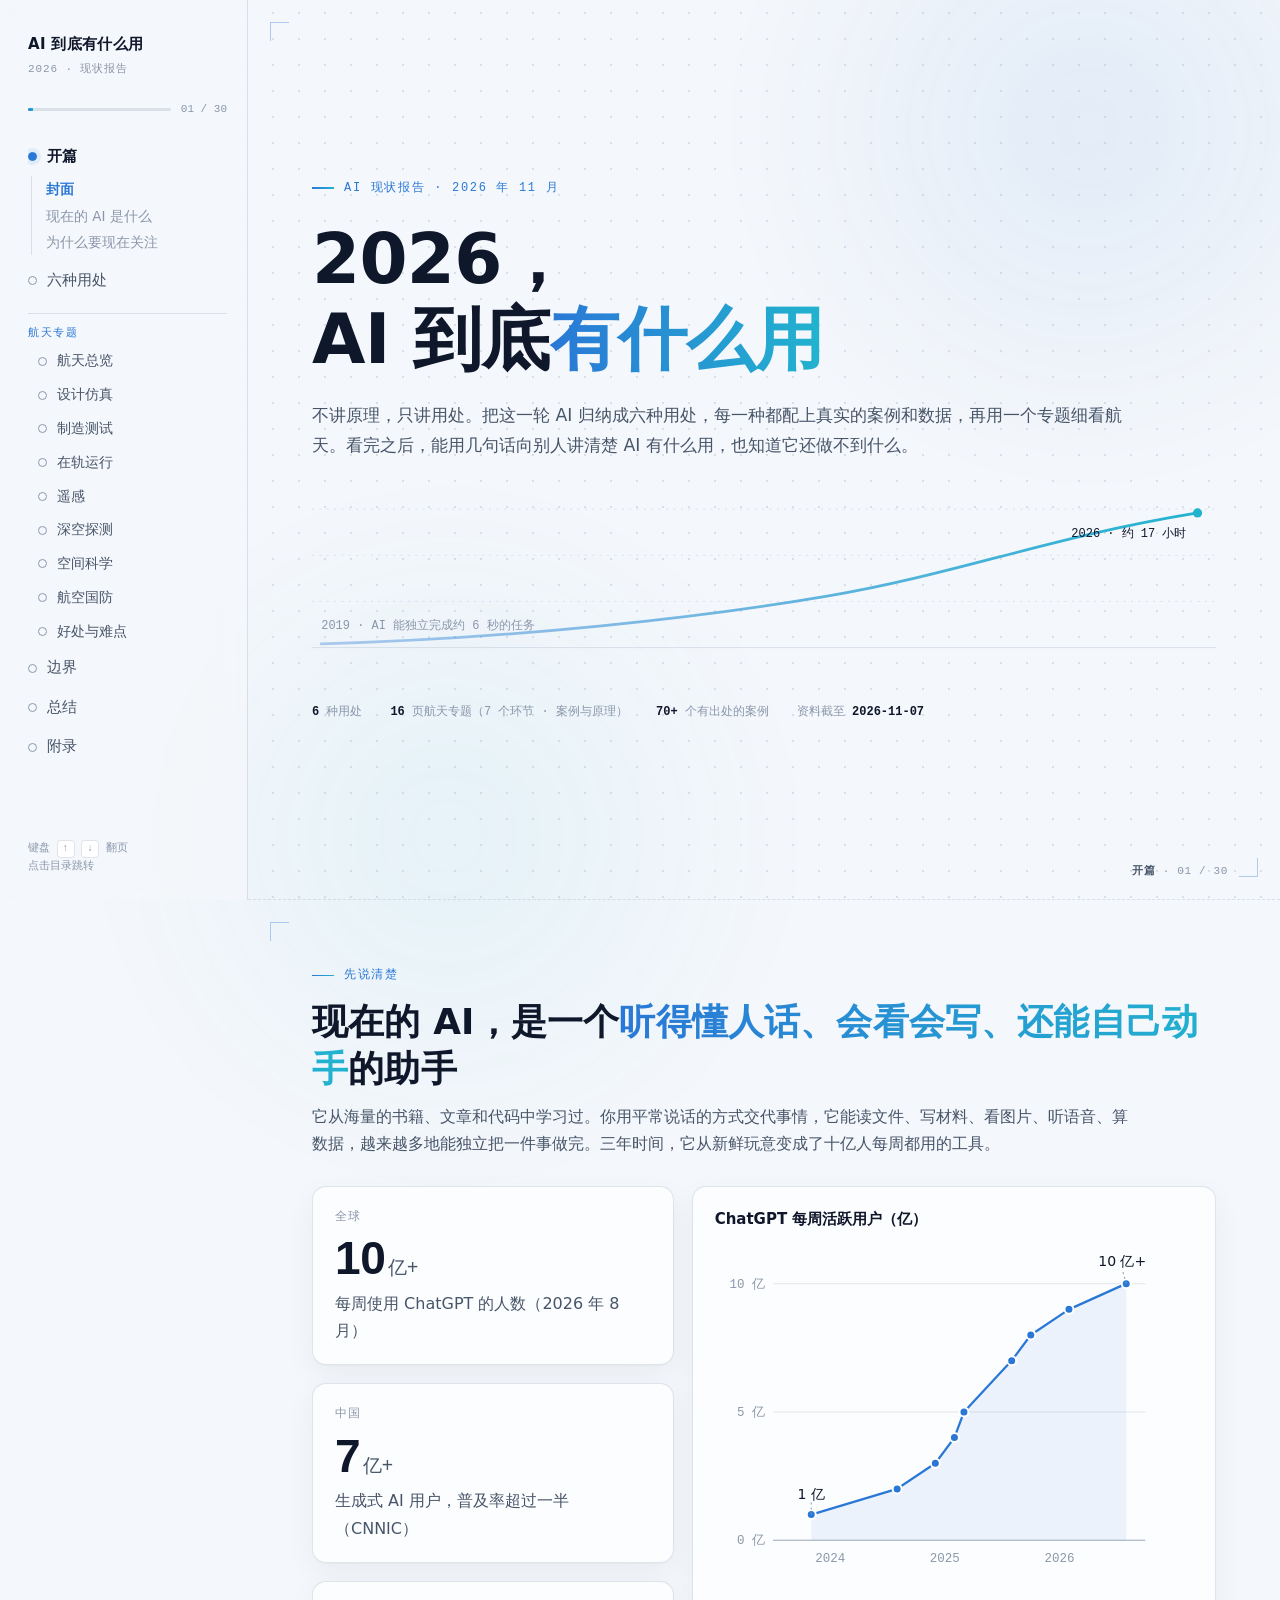
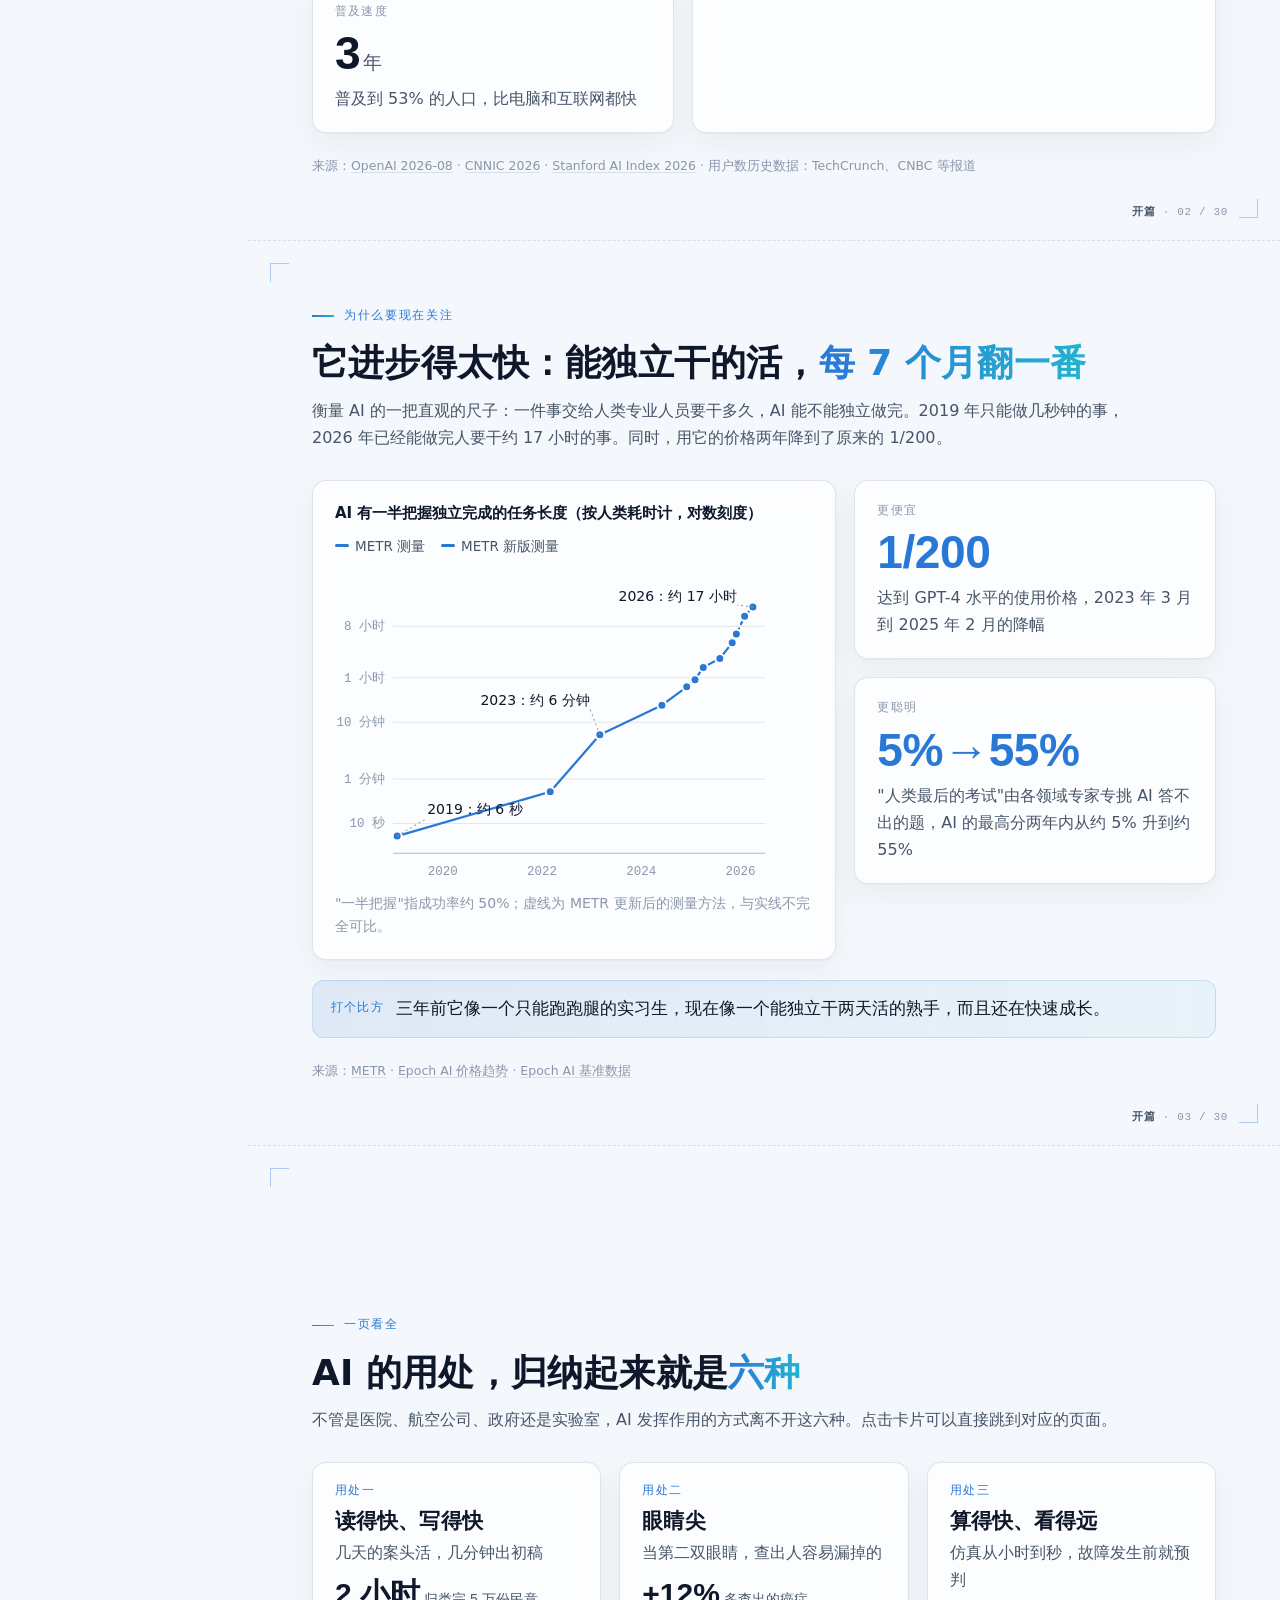
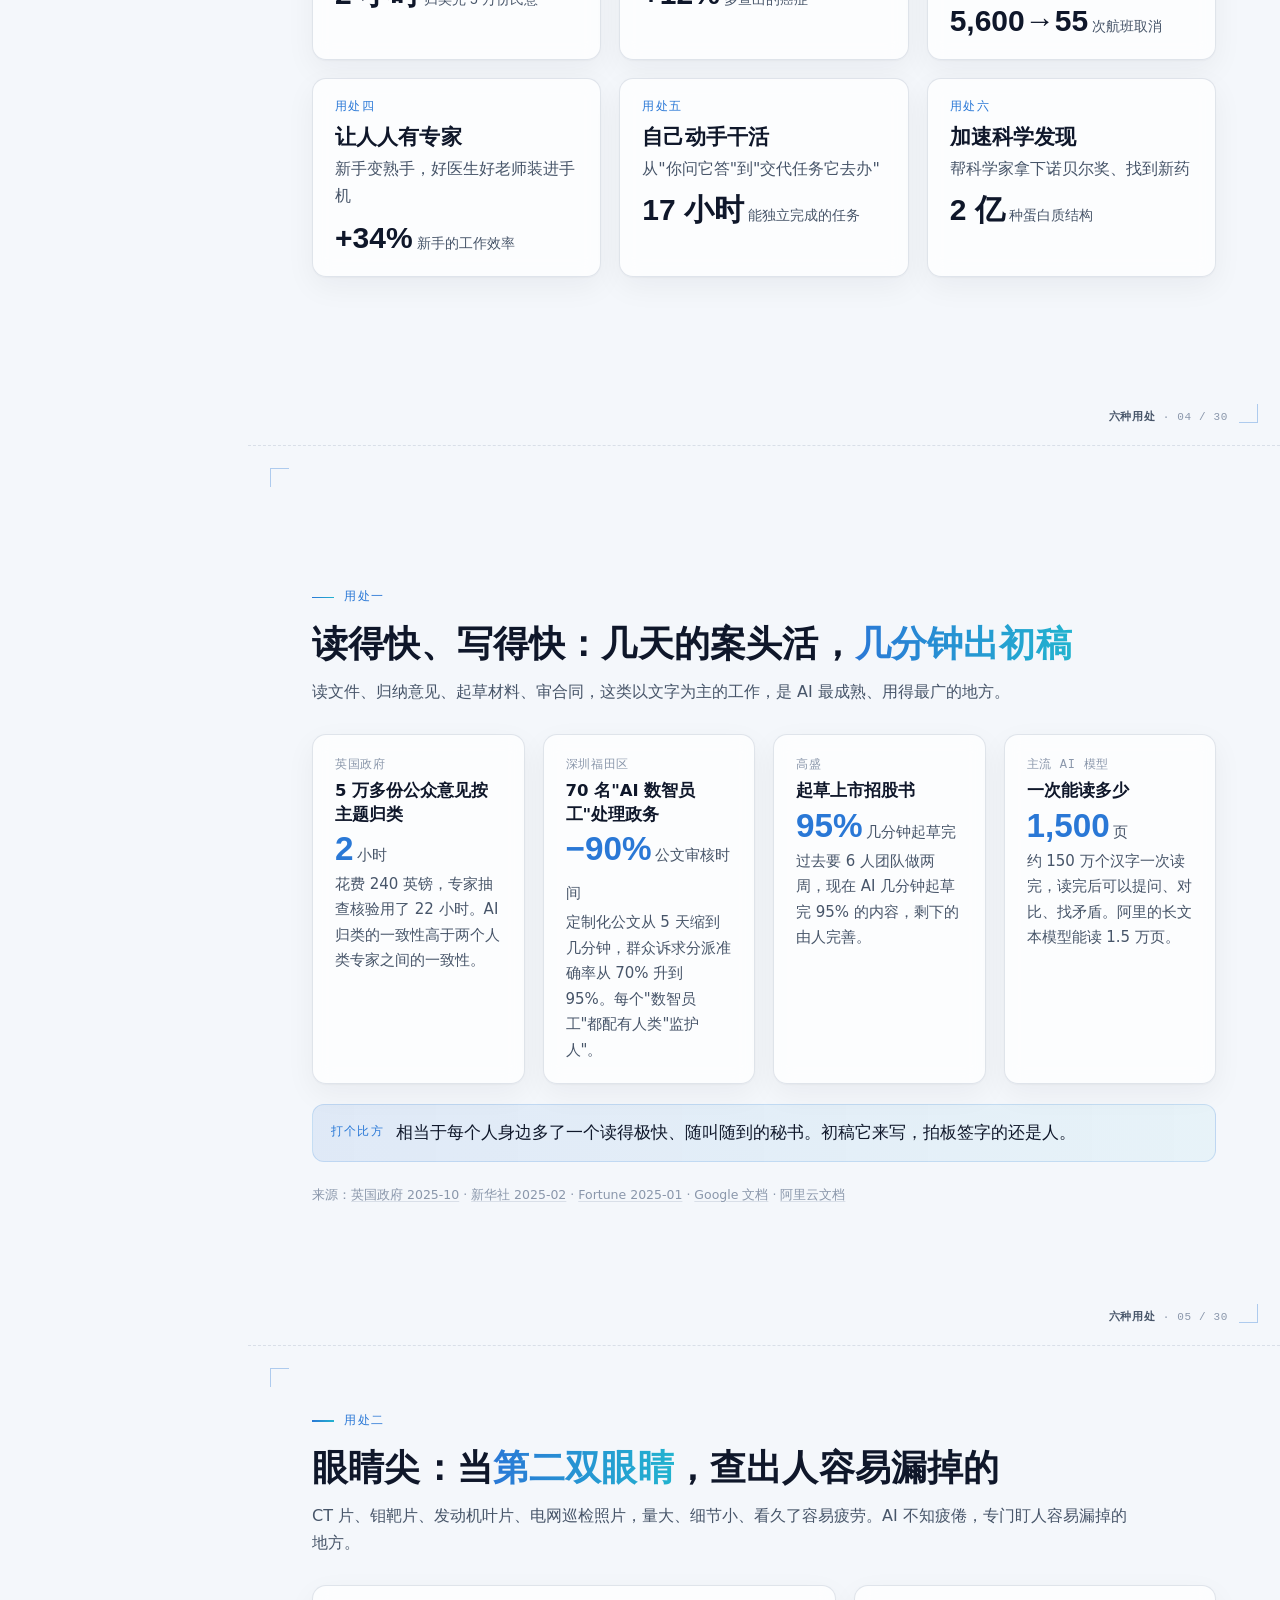
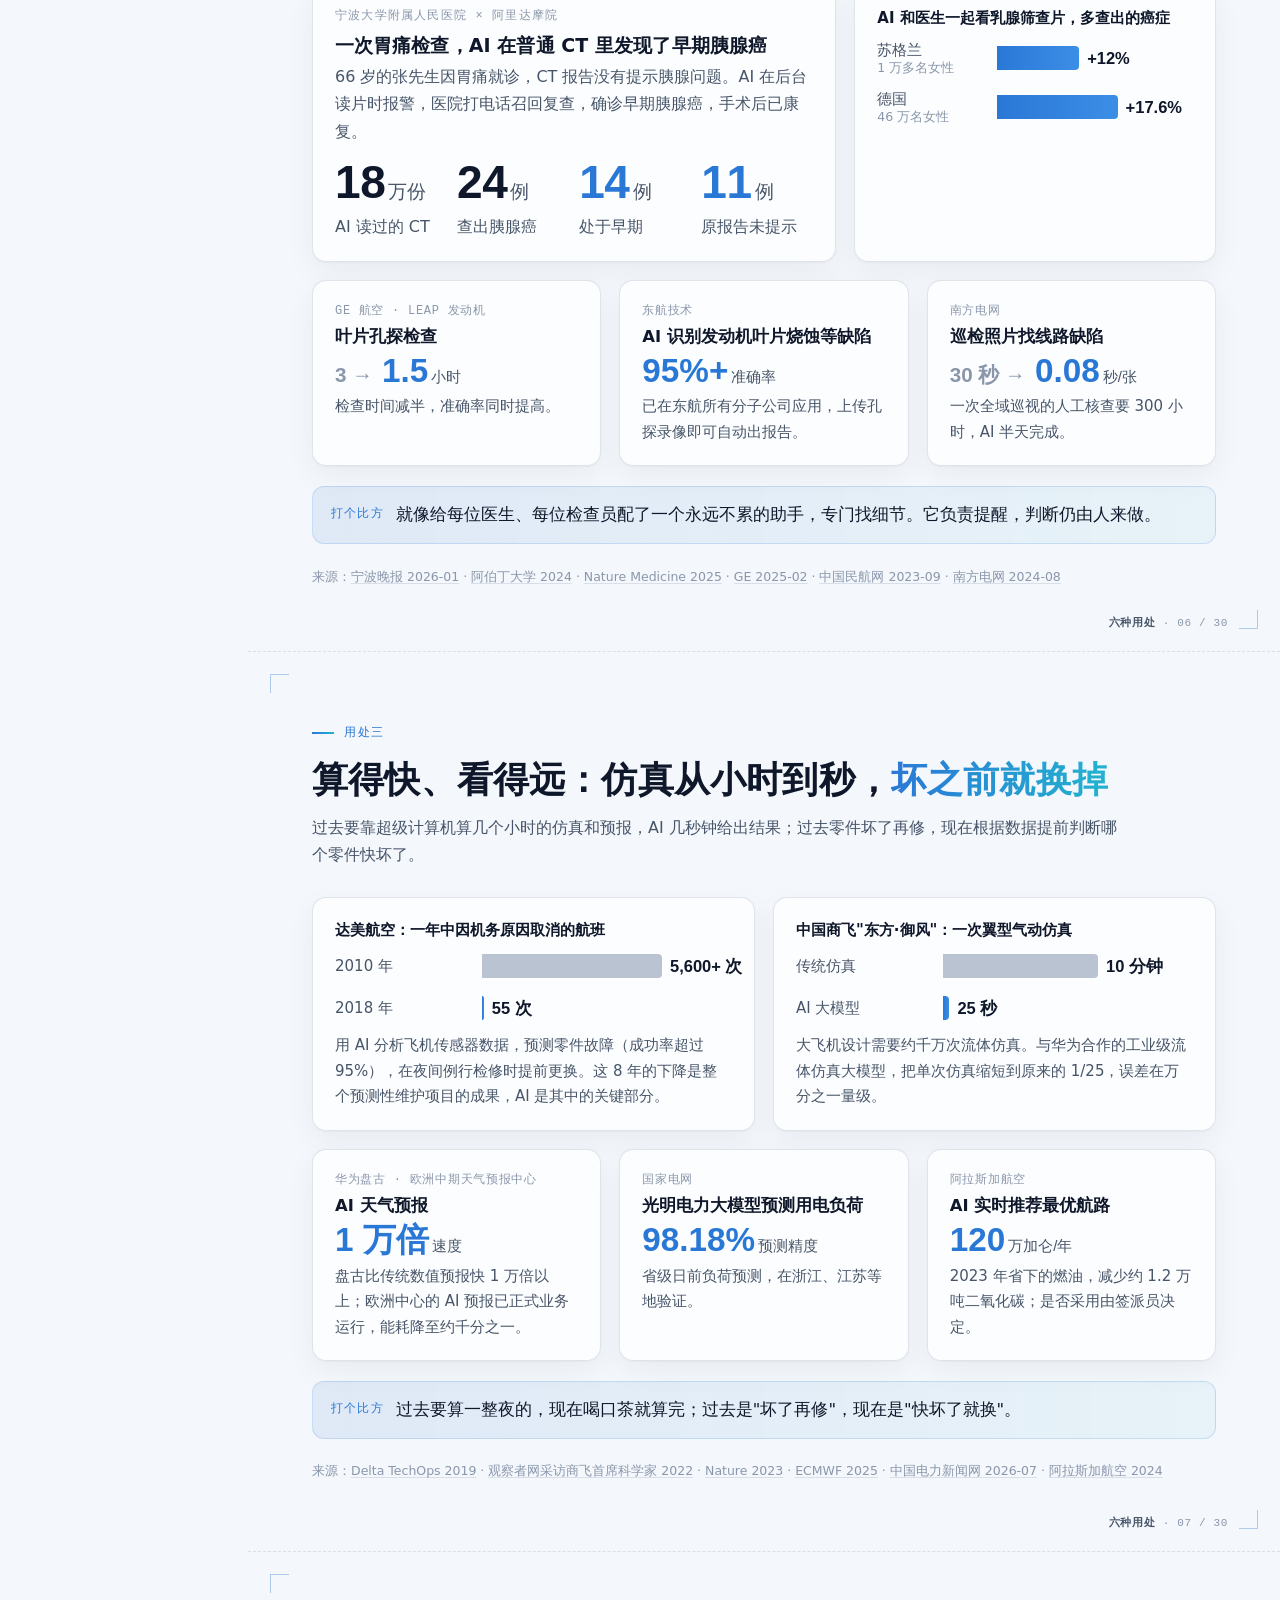
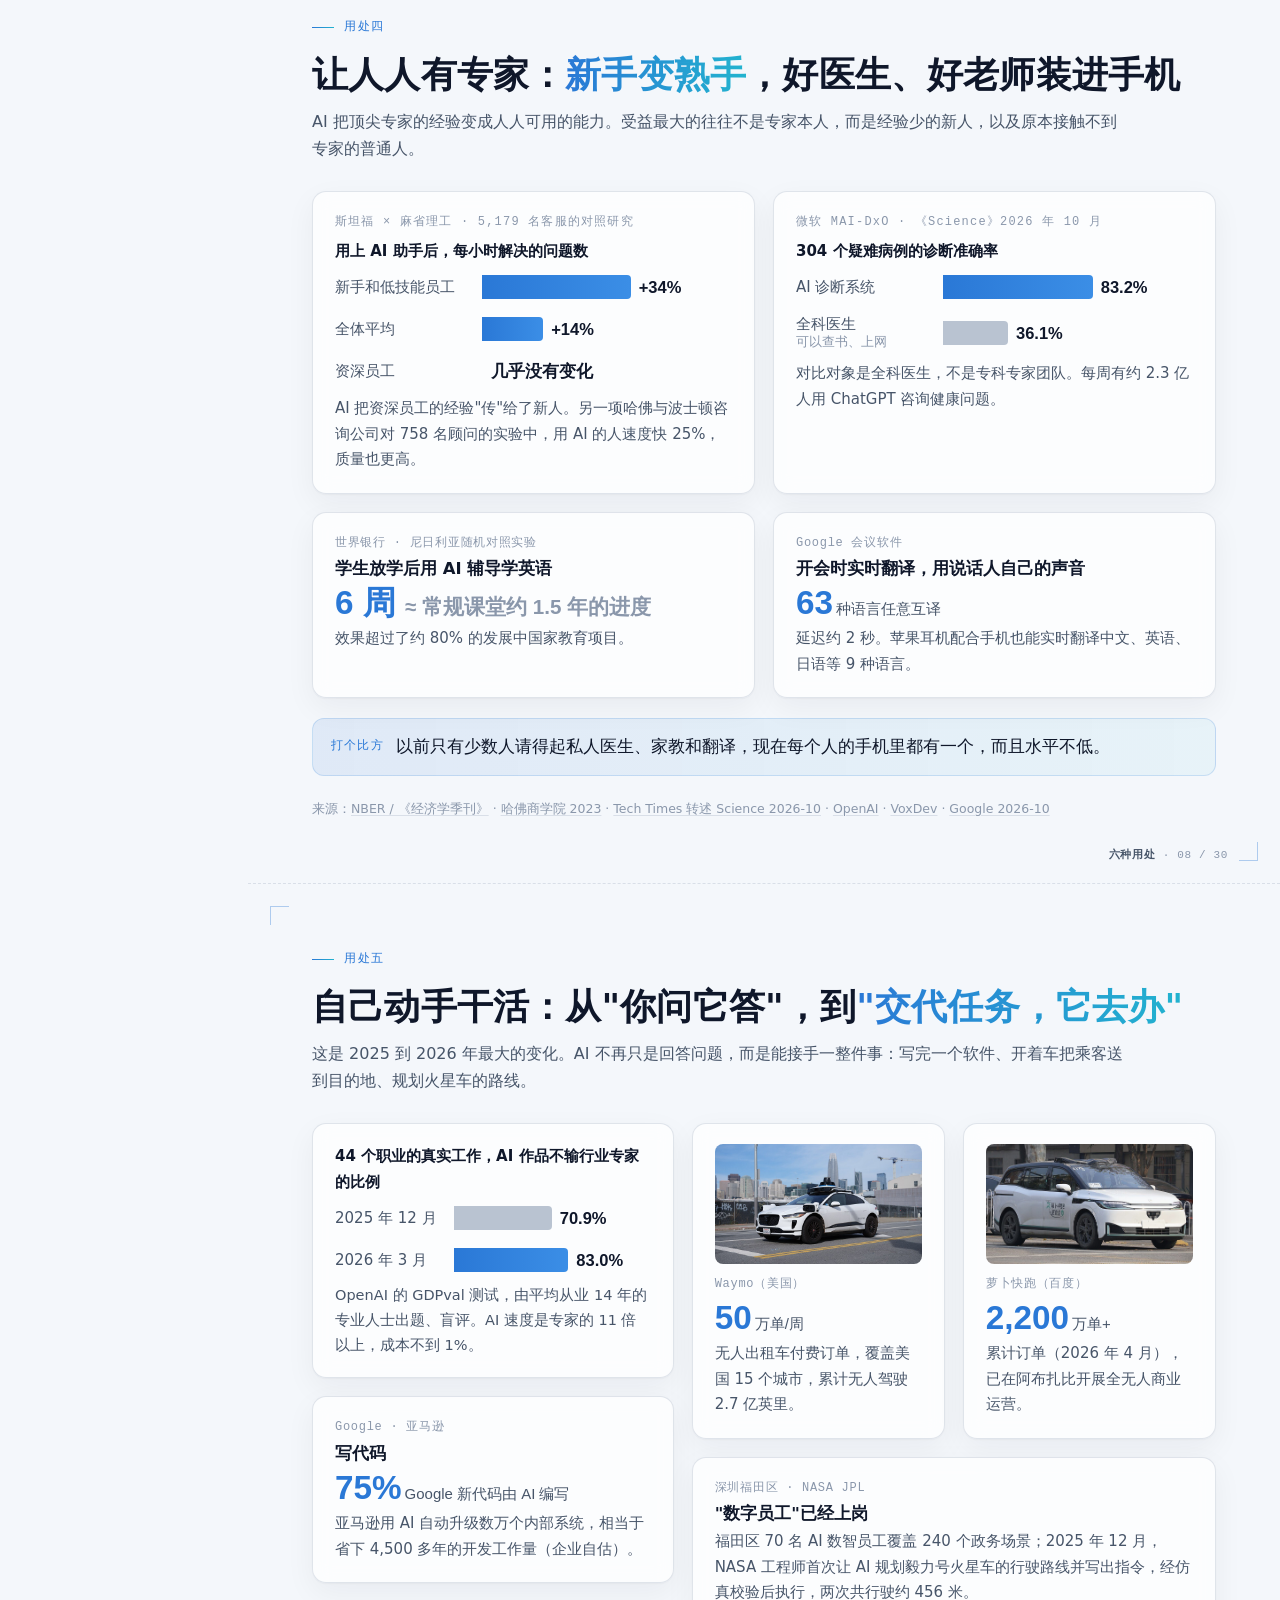
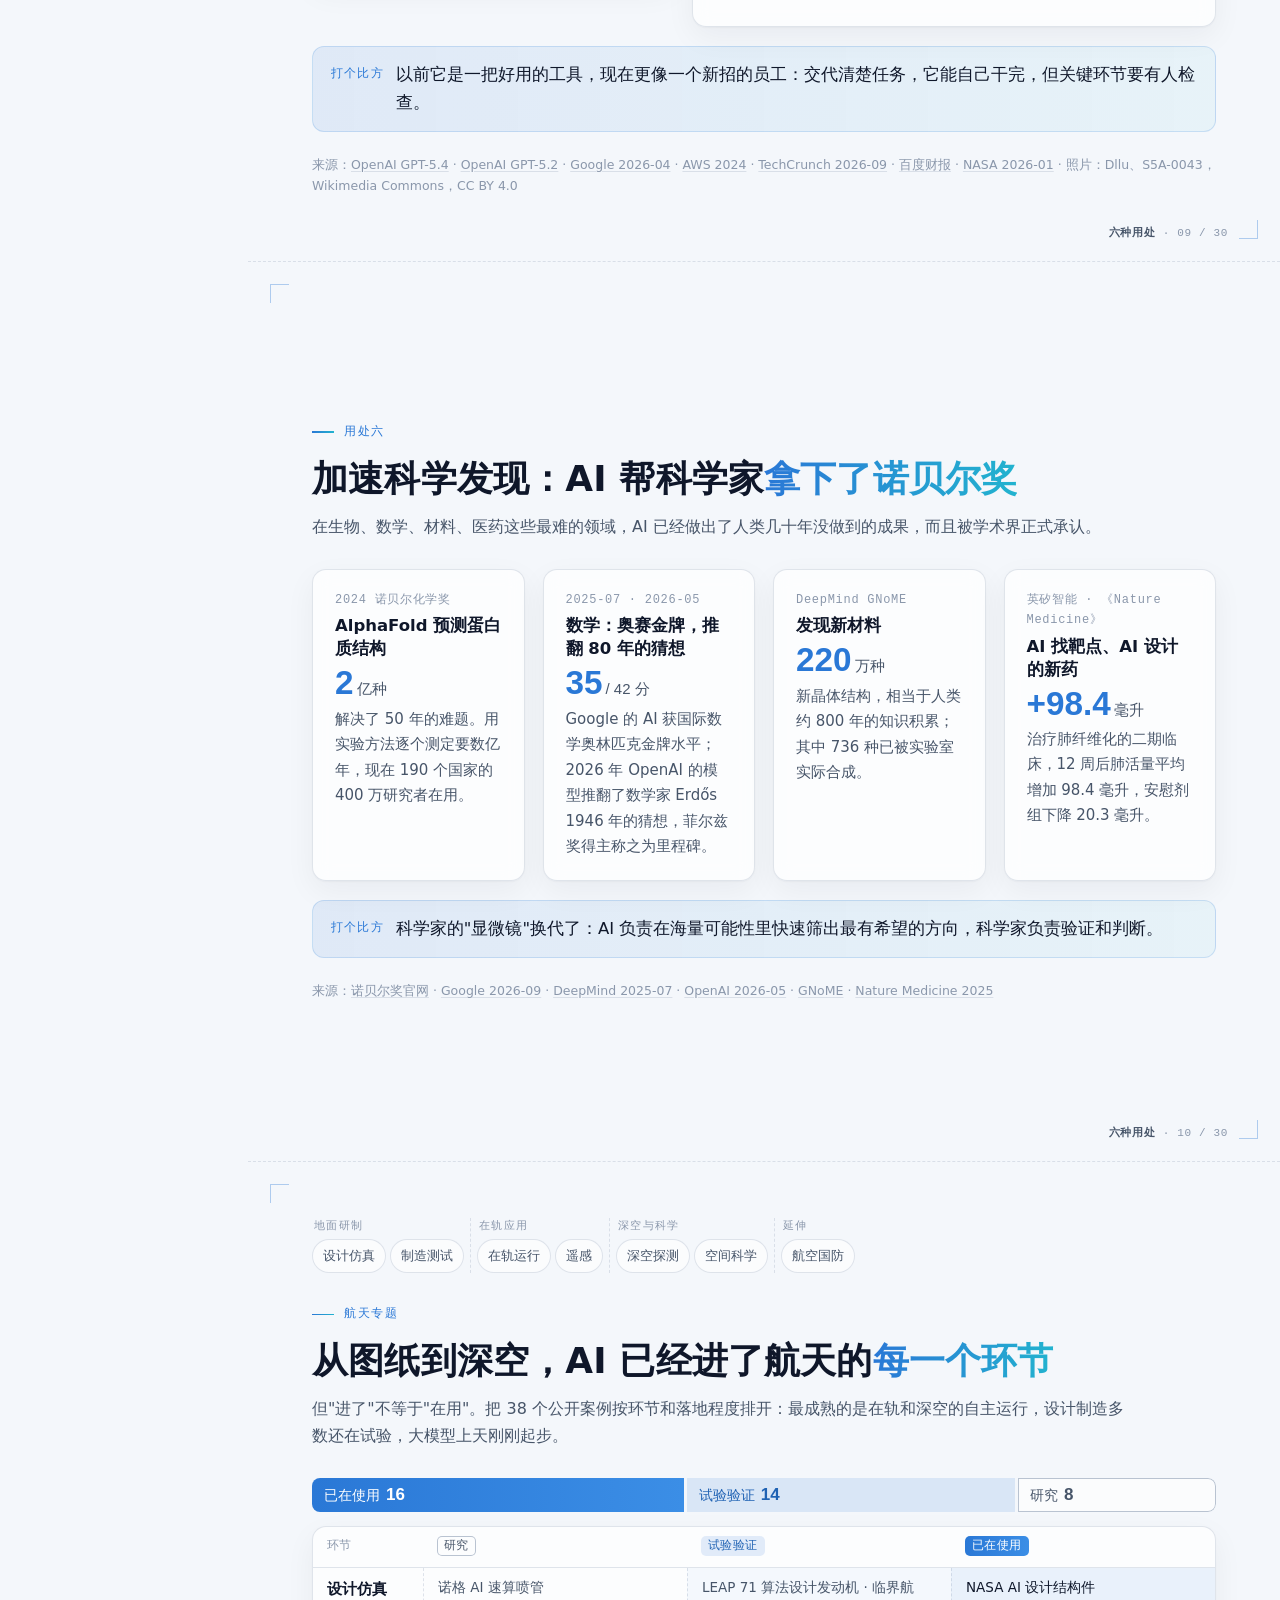
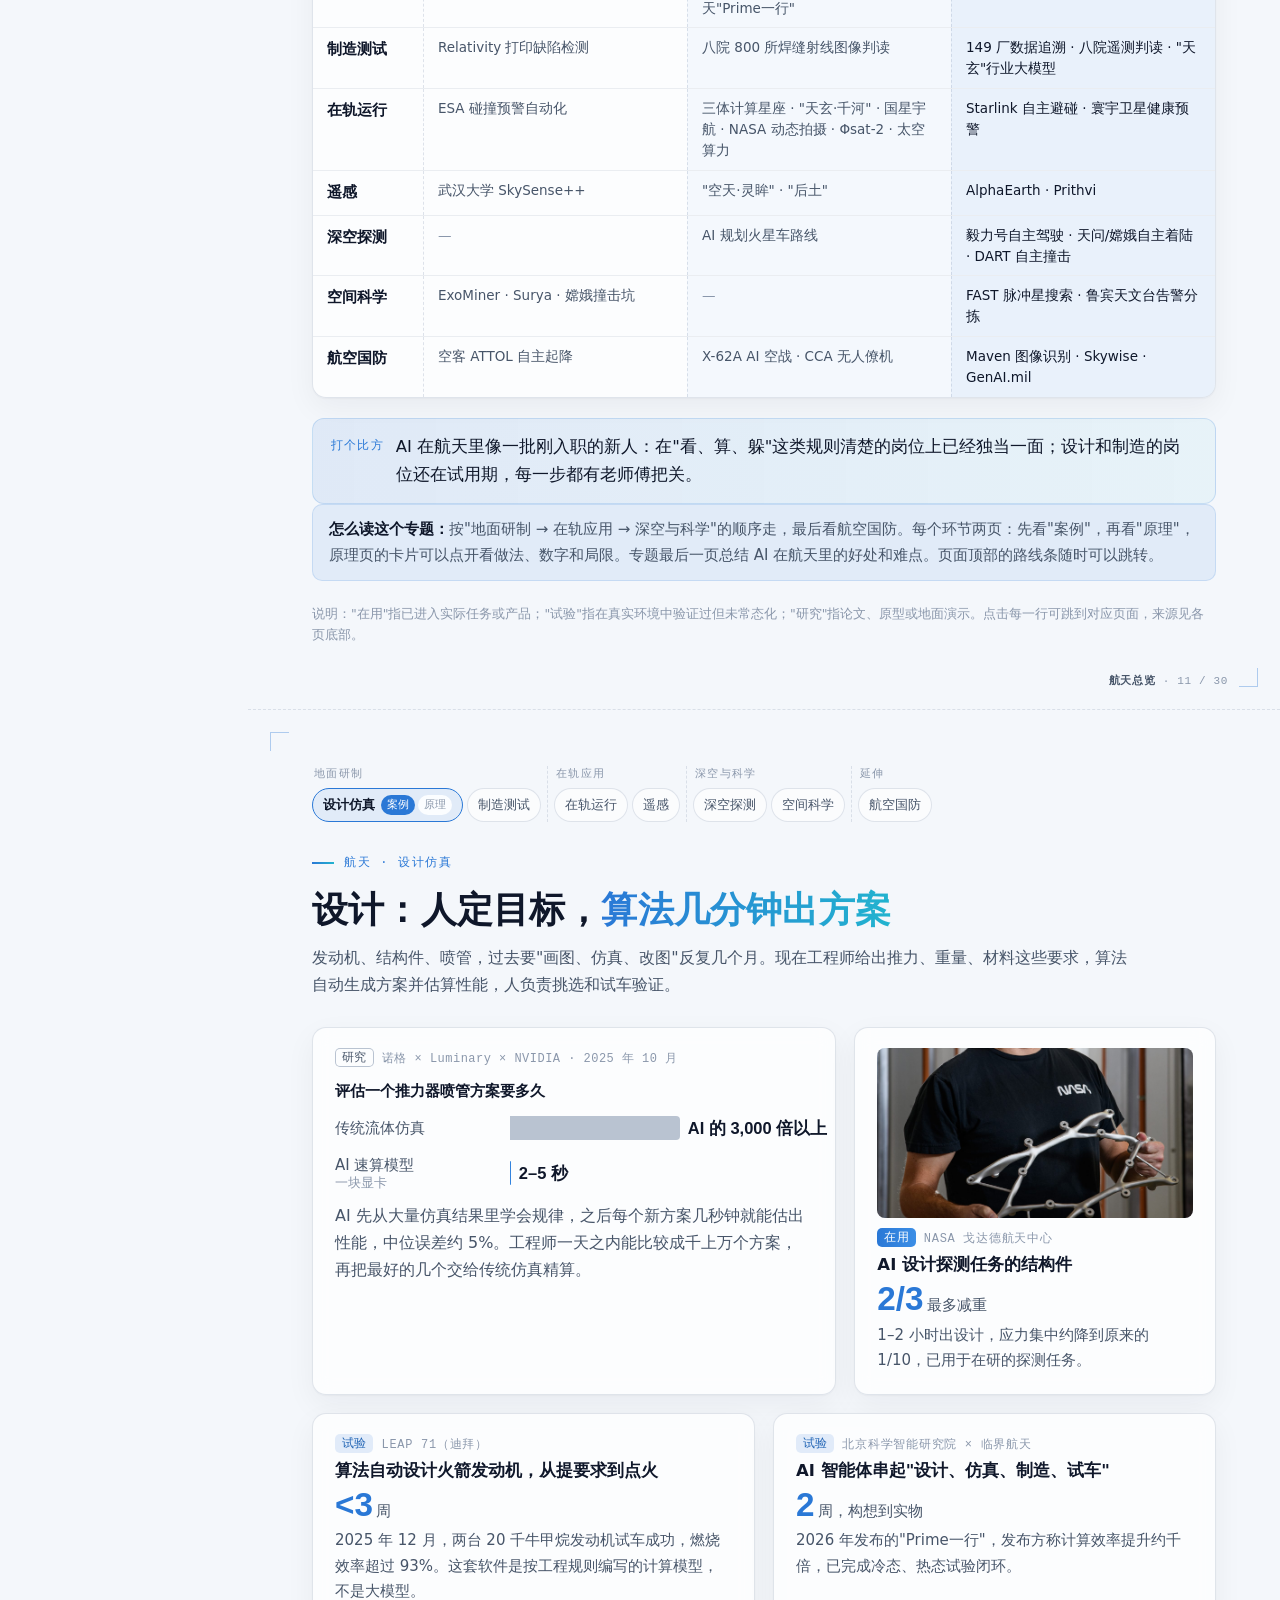
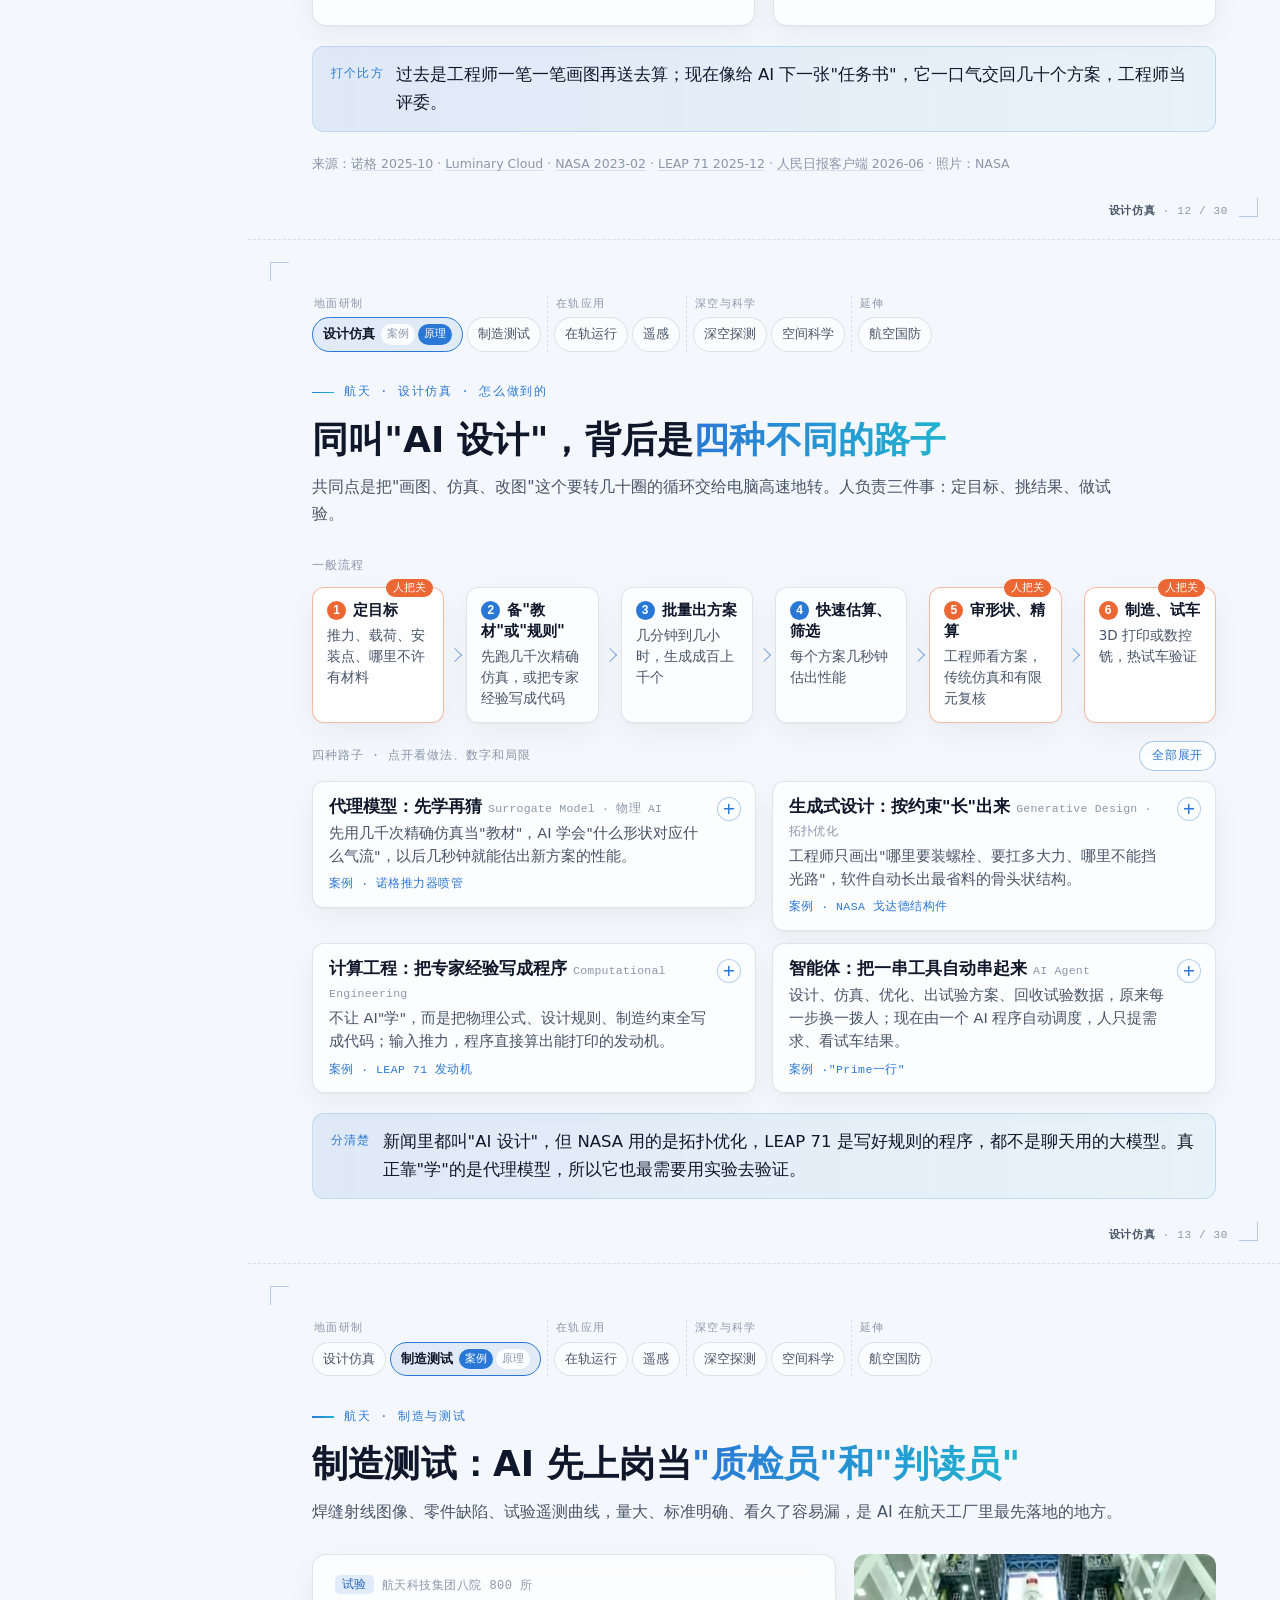
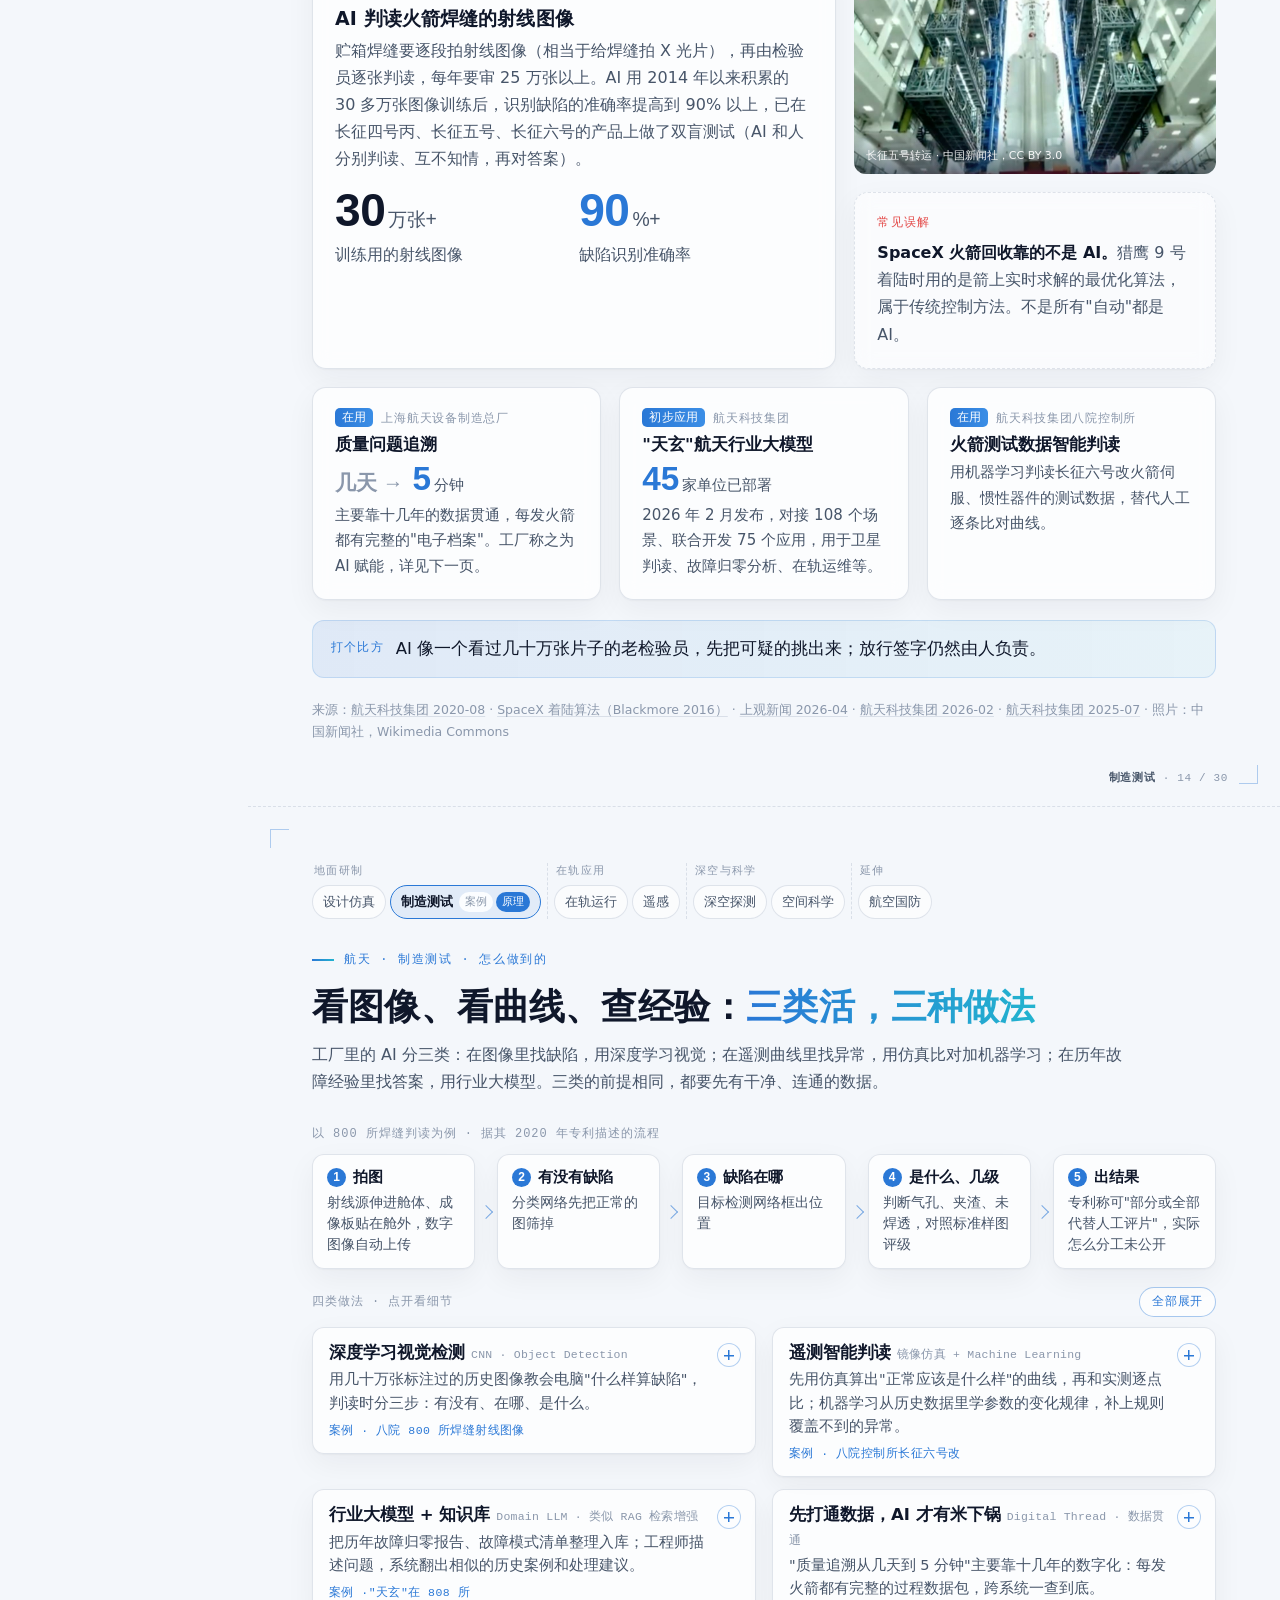
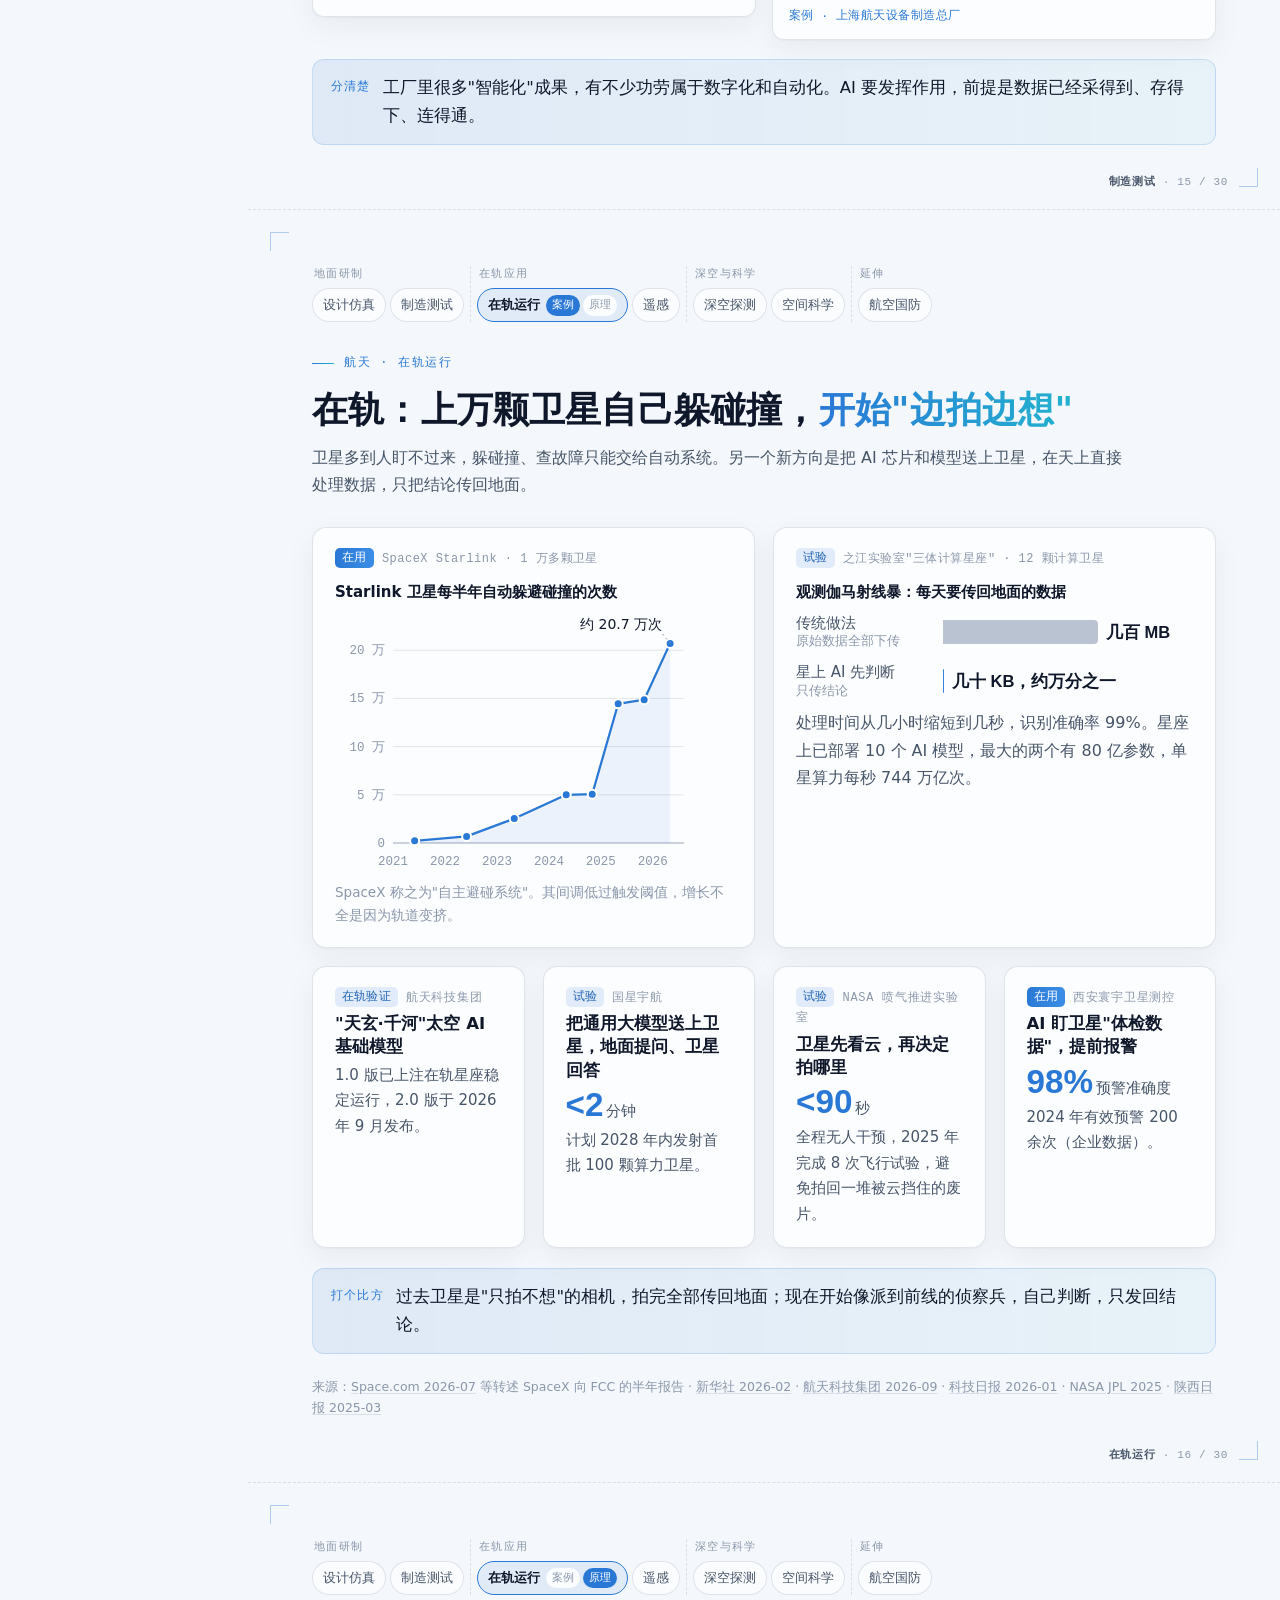
==== commit d03ab99b: "航天专题与手机适配" ====
--- a/index.html
+++ b/index.html
@@ -4,7 +4,7 @@
 <meta charset="utf-8">
 <meta name="viewport" content="width=device-width, initial-scale=1">
 <title>2026，AI 到底有什么用</title>
-<meta name="description" content="写给没有技术背景的朋友：AI 的六种用处，每一种都有真实案例和数据。资料截至 2026 年 11 月。">
+<meta name="description" content="写给没有技术背景的朋友：AI 的六种用处，每一种都有真实案例和数据，另附航天专题。资料截至 2026 年 11 月。">
 <link rel="stylesheet" href="css/style.css">
 </head>
 <body>
@@ -31,7 +31,7 @@
   <div class="slide-inner">
     <div class="kicker reveal">AI 现状报告 · 2026 年 11 月</div>
     <h1 class="reveal d1">2026，<br>AI 到底<em class="hl">有什么用</em></h1>
-    <p class="lede reveal d2">不讲原理，只讲用处。把这一轮 AI 归纳成六种用处，每一种都配上真实的案例和数据。看完之后，能用几句话向别人讲清楚 AI 有什么用，也知道它还做不到什么。</p>
+    <p class="lede reveal d2">不讲原理，只讲用处。把这一轮 AI 归纳成六种用处，每一种都配上真实的案例和数据，再用一个专题细看航天。看完之后，能用几句话向别人讲清楚 AI 有什么用，也知道它还做不到什么。</p>
     <svg class="cover-curve reveal d3" viewBox="0 0 980 170" aria-hidden="true">
       <defs><linearGradient id="coverGrad" x1="0" x2="1"><stop offset="0" stop-color="#2a78d6" stop-opacity="0.35"/><stop offset="1" stop-color="#22b3cf"/></linearGradient></defs>
       <g stroke="rgba(148,163,184,.3)"><line x1="0" y1="160" x2="980" y2="160"/><line x1="0" y1="110" x2="980" y2="110" stroke-dasharray="2 6"/><line x1="0" y1="60" x2="980" y2="60" stroke-dasharray="2 6"/><line x1="0" y1="10" x2="980" y2="10" stroke-dasharray="2 6"/></g>
@@ -42,8 +42,9 @@
     </svg>
     <div class="cover-meta reveal d4">
       <span><b>6</b> 种用处</span>
-      <span><b>40+</b> 个有出处的案例</span>
-      <span>资料截至 <b>2026-11-06</b></span>
+      <span><b>16</b> 页航天专题（7 个环节 · 案例与原理）</span>
+      <span><b>70+</b> 个有出处的案例</span>
+      <span>资料截至 <b>2026-11-07</b></span>
     </div>
   </div>
 </section>
@@ -56,7 +57,7 @@
       <p class="lede reveal d2">它从海量的书籍、文章和代码中学习过。你用平常说话的方式交代事情，它能读文件、写材料、看图片、听语音、算数据，越来越多地能独立把一件事做完。三年时间，它从新鲜玩意变成了十亿人每周都用的工具。</p>
     </header>
     <div class="grid g-wide-right">
-      <div class="stack">
+      <div class="stack stats">
         <div class="card stat reveal d2"><div class="label">全球</div><div class="num"><span class="count" data-to="10">10</span><small>亿+</small></div><p>每周使用 ChatGPT 的人数（2026 年 8 月）</p></div>
         <div class="card stat reveal d3"><div class="label">中国</div><div class="num"><span class="count" data-to="7">7</span><small>亿+</small></div><p>生成式 AI 用户，普及率超过一半（CNNIC）</p></div>
         <div class="card stat reveal d4"><div class="label">普及速度</div><div class="num"><span class="count" data-to="3">3</span><small>年</small></div><p>普及到 53% 的人口，比电脑和互联网都快</p></div>
@@ -85,7 +86,7 @@
         </div>
         <p style="margin-top:8px;font-size:14px;color:var(--ink-3)">"一半把握"指成功率约 50%；虚线为 METR 更新后的测量方法，与实线不完全可比。</p>
       </div>
-      <div class="stack">
+      <div class="stack stats">
         <div class="card stat reveal d3"><div class="label">更便宜</div><div class="num accent-num">1/200</div><p>达到 GPT-4 水平的使用价格，2023 年 3 月到 2025 年 2 月的降幅</p></div>
         <div class="card stat reveal d4"><div class="label">更聪明</div><div class="num accent-num">5%→55%</div><p>"人类最后的考试"由各领域专家专挑 AI 答不出的题，AI 的最高分两年内从约 5% 升到约 55%</p></div>
       </div>
@@ -121,7 +122,7 @@
       <h2 class="reveal d1">读得快、写得快：几天的案头活，<em class="hl">几分钟出初稿</em></h2>
       <p class="lede reveal d2">读文件、归纳意见、起草材料、审合同，这类以文字为主的工作，是 AI 最成熟、用得最广的地方。</p>
     </header>
-    <div class="grid g-4">
+    <div class="grid g-4 swipe">
       <div class="card case reveal d2"><div class="who">英国政府</div><div class="what">5 万多份公众意见按主题归类</div><div class="fig">2<small>小时</small></div><p>花费 240 英镑，专家抽查核验用了 22 小时。AI 归类的一致性高于两个人类专家之间的一致性。</p></div>
       <div class="card case reveal d3"><div class="who">深圳福田区</div><div class="what">70 名"AI 数智员工"处理政务</div><div class="fig">−90%<small>公文审核时间</small></div><p>定制化公文从 5 天缩到几分钟，群众诉求分派准确率从 70% 升到 95%。每个"数智员工"都配有人类"监护人"。</p></div>
       <div class="card case reveal d4"><div class="who">高盛</div><div class="what">起草上市招股书</div><div class="fig">95%<small>几分钟起草完</small></div><p>过去要 6 人团队做两周，现在 AI 几分钟起草完 95% 的内容，剩下的由人完善。</p></div>
@@ -144,7 +145,7 @@
         <div class="label">宁波大学附属人民医院 × 阿里达摩院</div>
         <h3>一次胃痛检查，AI 在普通 CT 里发现了早期胰腺癌</h3>
         <p>66 岁的张先生因胃痛就诊，CT 报告没有提示胰腺问题。AI 在后台读片时报警，医院打电话召回复查，确诊早期胰腺癌，手术后已康复。</p>
-        <div class="grid g-4" style="gap:10px;margin-top:12px">
+        <div class="grid g-4 mini-stats" style="gap:10px;margin-top:12px">
           <div class="stat"><div class="num"><span class="count" data-to="18">18</span><small>万份</small></div><p>AI 读过的 CT</p></div>
           <div class="stat"><div class="num"><span class="count" data-to="24">24</span><small>例</small></div><p>查出胰腺癌</p></div>
           <div class="stat"><div class="num accent-num"><span class="count" data-to="14">14</span><small>例</small></div><p>处于早期</p></div>
@@ -155,7 +156,7 @@
         <div class="chart" data-chart="bars"><script type="application/json">{"title":"AI 和医生一起看乳腺筛查片，多查出的癌症","max":20,"usable":70,"items":[{"label":"苏格兰","sub":"1 万多名女性","value":12,"display":"+12%","hi":true},{"label":"德国","sub":"46 万名女性","value":17.6,"display":"+17.6%","hi":true}]}</script></div>
       </div>
     </div>
-    <div class="grid g-3" style="margin-top:18px">
+    <div class="grid g-3 swipe" style="margin-top:18px">
       <div class="card case reveal d3"><div class="who">GE 航空 · LEAP 发动机</div><div class="what">叶片孔探检查</div><div class="fig"><span class="from">3 →</span> 1.5<small>小时</small></div><p>检查时间减半，准确率同时提高。</p></div>
       <div class="card case reveal d4"><div class="who">东航技术</div><div class="what">AI 识别发动机叶片烧蚀等缺陷</div><div class="fig">95%+<small>准确率</small></div><p>已在东航所有分子公司应用，上传孔探录像即可自动出报告。</p></div>
       <div class="card case reveal d5"><div class="who">南方电网</div><div class="what">巡检照片找线路缺陷</div><div class="fig"><span class="from">30 秒 →</span> 0.08<small>秒/张</small></div><p>一次全域巡视的人工核查要 300 小时，AI 半天完成。</p></div>
@@ -182,7 +183,7 @@
         <p style="margin-top:10px;font-size:15px">大飞机设计需要约千万次流体仿真。与华为合作的工业级流体仿真大模型，把单次仿真缩短到原来的 1/25，误差在万分之一量级。</p>
       </div>
     </div>
-    <div class="grid g-3" style="margin-top:18px">
+    <div class="grid g-3 swipe" style="margin-top:18px">
       <div class="card case reveal d3"><div class="who">华为盘古 · 欧洲中期天气预报中心</div><div class="what">AI 天气预报</div><div class="fig">1 万倍<small>速度</small></div><p>盘古比传统数值预报快 1 万倍以上；欧洲中心的 AI 预报已正式业务运行，能耗降至约千分之一。</p></div>
       <div class="card case reveal d4"><div class="who">国家电网</div><div class="what">光明电力大模型预测用电负荷</div><div class="fig">98.18%<small>预测精度</small></div><p>省级日前负荷预测，在浙江、江苏等地验证。</p></div>
       <div class="card case reveal d5"><div class="who">阿拉斯加航空</div><div class="what">AI 实时推荐最优航路</div><div class="fig">120<small>万加仑/年</small></div><p>2023 年省下的燃油，减少约 1.2 万吨二氧化碳；是否采用由签派员决定。</p></div>
@@ -211,7 +212,7 @@
         <p style="margin-top:10px;font-size:15px">对比对象是全科医生，不是专科专家团队。每周有约 2.3 亿人用 ChatGPT 咨询健康问题。</p>
       </div>
     </div>
-    <div class="grid g-2" style="margin-top:18px">
+    <div class="grid g-2 swipe" style="margin-top:18px">
       <div class="card case reveal d4"><div class="who">世界银行 · 尼日利亚随机对照实验</div><div class="what">学生放学后用 AI 辅导学英语</div><div class="fig">6 周 <span class="from">≈ 常规课堂约 1.5 年的进度</span></div><p>效果超过了约 80% 的发展中国家教育项目。</p></div>
       <div class="card case reveal d5"><div class="who">Google 会议软件</div><div class="what">开会时实时翻译，用说话人自己的声音</div><div class="fig">63<small>种语言任意互译</small></div><p>延迟约 2 秒。苹果耳机配合手机也能实时翻译中文、英语、日语等 9 种语言。</p></div>
     </div>
@@ -236,15 +237,15 @@
         <div class="card case reveal d3"><div class="who">Google · 亚马逊</div><div class="what">写代码</div><div class="fig">75%<small>Google 新代码由 AI 编写</small></div><p>亚马逊用 AI 自动升级数万个内部系统，相当于省下 4,500 多年的开发工作量（企业自估）。</p></div>
       </div>
       <div class="stack">
-        <div class="grid g-2" style="gap:18px">
+        <div class="grid g-2 swipe" style="gap:18px">
           <div class="card case reveal d3"><div class="thumb"><img src="img/waymo.jpg" alt="Waymo 无人驾驶出租车" loading="lazy"></div><div class="who">Waymo（美国）</div><div class="fig">50<small>万单/周</small></div><p>无人出租车付费订单，覆盖美国 15 个城市，累计无人驾驶 2.7 亿英里。</p></div>
           <div class="card case reveal d4"><div class="thumb"><img src="img/apollogo.jpg" alt="萝卜快跑无人驾驶车" loading="lazy"></div><div class="who">萝卜快跑（百度）</div><div class="fig">2,200<small>万单+</small></div><p>累计订单（2026 年 4 月），已在阿布扎比开展全无人商业运营。</p></div>
         </div>
-        <div class="card case reveal d5"><div class="who">深圳福田区 · NASA JPL</div><div class="what">"数字员工"已经上岗</div><p>福田区 70 名 AI 数智员工覆盖 240 个政务场景；2025 年 12 月，NASA 工程师首次让 AI 规划毅力号火星车的行驶路线并写出指令，经仿真校验后执行，行驶约 400 米。</p></div>
+        <div class="card case reveal d5"><div class="who">深圳福田区 · NASA JPL</div><div class="what">"数字员工"已经上岗</div><p>福田区 70 名 AI 数智员工覆盖 240 个政务场景；2025 年 12 月，NASA 工程师首次让 AI 规划毅力号火星车的行驶路线并写出指令，经仿真校验后执行，两次共行驶约 456 米。</p></div>
       </div>
     </div>
     <p class="say reveal d5"><b>打个比方</b>以前它是一把好用的工具，现在更像一个新招的员工：交代清楚任务，它能自己干完，但关键环节要有人检查。</p>
-    <div class="src reveal d5">来源：<a href="https://openai.com/index/introducing-gpt-5-4/">OpenAI GPT-5.4</a> · <a href="https://openai.com/index/introducing-gpt-5-2/">OpenAI GPT-5.2</a> · <a href="https://blog.google/innovation-and-ai/infrastructure-and-cloud/google-cloud/cloud-next-2026-sundar-pichai/">Google 2026-04</a> · <a href="https://aws.amazon.com/blogs/devops/amazon-q-developer-just-reached-a-260-million-dollar-milestone/">AWS 2024</a> · <a href="https://techcrunch.com/2026/09/24/waymo-is-scaling-fast-heres-what-the-fleet-data-shows/">TechCrunch 2026-09</a> · <a href="https://www.sec.gov/Archives/edgar/data/0001329099/000119312526228123/d156481dex991.htm">百度财报</a> · <a href="https://www.anthropic.com/features/claude-on-mars">NASA JPL 案例</a> · 照片：Dllu、S5A-0043，Wikimedia Commons，CC BY 4.0</div>
+    <div class="src reveal d5">来源：<a href="https://openai.com/index/introducing-gpt-5-4/">OpenAI GPT-5.4</a> · <a href="https://openai.com/index/introducing-gpt-5-2/">OpenAI GPT-5.2</a> · <a href="https://blog.google/innovation-and-ai/infrastructure-and-cloud/google-cloud/cloud-next-2026-sundar-pichai/">Google 2026-04</a> · <a href="https://aws.amazon.com/blogs/devops/amazon-q-developer-just-reached-a-260-million-dollar-milestone/">AWS 2024</a> · <a href="https://techcrunch.com/2026/09/24/waymo-is-scaling-fast-heres-what-the-fleet-data-shows/">TechCrunch 2026-09</a> · <a href="https://www.sec.gov/Archives/edgar/data/0001329099/000119312526228123/d156481dex991.htm">百度财报</a> · <a href="https://www.nasa.gov/missions/mars-2020-perseverance/perseverance-rover/nasas-perseverance-rover-completes-first-ai-planned-drive-on-mars/">NASA 2026-01</a> · 照片：Dllu、S5A-0043，Wikimedia Commons，CC BY 4.0</div>
   </div>
 </section>
 
@@ -255,7 +256,7 @@
       <h2 class="reveal d1">加速科学发现：AI 帮科学家<em class="hl">拿下了诺贝尔奖</em></h2>
       <p class="lede reveal d2">在生物、数学、材料、医药这些最难的领域，AI 已经做出了人类几十年没做到的成果，而且被学术界正式承认。</p>
     </header>
-    <div class="grid g-4">
+    <div class="grid g-4 swipe">
       <div class="card case reveal d2"><div class="who">2024 诺贝尔化学奖</div><div class="what">AlphaFold 预测蛋白质结构</div><div class="fig">2<small>亿种</small></div><p>解决了 50 年的难题。用实验方法逐个测定要数亿年，现在 190 个国家的 400 万研究者在用。</p></div>
       <div class="card case reveal d3"><div class="who">2025-07 · 2026-05</div><div class="what">数学：奥赛金牌，推翻 80 年的猜想</div><div class="fig">35<small>/ 42 分</small></div><p>Google 的 AI 获国际数学奥林匹克金牌水平；2026 年 OpenAI 的模型推翻了数学家 Erdős 1946 年的猜想，菲尔兹奖得主称之为里程碑。</p></div>
       <div class="card case reveal d4"><div class="who">DeepMind GNoME</div><div class="what">发现新材料</div><div class="fig">220<small>万种</small></div><p>新晶体结构，相当于人类约 800 年的知识积累；其中 736 种已被实验室实际合成。</p></div>
@@ -266,22 +267,1151 @@
   </div>
 </section>
 
-<!-- ==================== 航空航天 ==================== -->
-<section class="slide" id="aero" data-chapter="航空航天" data-title="航空航天里的 AI">
-  <div class="slide-inner">
-    <header class="slide-head">
-      <div class="kicker reveal">放到航空航天里看</div>
-      <h2 class="reveal d1">这六种用处，在航空航天里<em class="hl">都已经落地</em></h2>
-    </header>
-    <div class="grid g-3">
-      <div class="card case reveal d2"><div class="thumb"><img src="img/mu-borescope.jpg" alt="东航技术人员进行发动机孔探" loading="lazy"></div><div class="who">维修 · 东航、GE 航空</div><div class="what">AI 看孔探图像找叶片缺陷</div><p>东航识别准确率 95% 以上，GE 检查时间从 3 小时降到 1.5 小时。</p></div>
-      <div class="card case reveal d3"><div class="thumb"><img src="img/c919.jpg" alt="东航 C919" loading="lazy"></div><div class="who">运行 · 达美、易捷、阿拉斯加航空</div><div class="what">预测故障、优化航路</div><p>达美机务原因取消从一年 5,600 次降到 55 次；阿拉斯加航空一年省油 120 万加仑。</p></div>
-      <div class="card case reveal d4"><div class="thumb"><img src="img/nasa-evolved.jpg" alt="NASA 用 AI 设计的结构件" loading="lazy" style="object-position:center 72%"></div><div class="who">设计 · 中国商飞、NASA、空客</div><div class="what">AI 仿真和 AI 设计零件</div><p>商飞气动仿真从 10 分钟到 25 秒；NASA 结构件最多减重 2/3；空客 A320 隔板轻 45%。</p></div>
-      <div class="card case reveal d3"><div class="who">卫星 · 航天科技集团、之江实验室</div><div class="what">大模型上了天</div><p>"天玄·千河"1.0 已上注在轨星座稳定运行，2.0 于 2026 年 9 月发布；三体计算星座 12 颗卫星搭载 80 亿参数模型，数据在轨处理。</p></div>
-      <div class="card case reveal d4"><div class="thumb"><img src="img/perseverance.jpg" alt="毅力号火星车" loading="lazy"></div><div class="who">深空 · NASA JPL</div><div class="what">AI 规划火星车路线</div><p>2025 年 12 月首次由 AI 规划毅力号的行驶路径，经仿真校验后执行约 400 米。</p></div>
-      <div class="card case reveal d5"><div class="thumb"><img src="img/x62a.jpg" alt="X-62A VISTA 试验机" loading="lazy"></div><div class="who">飞行 · 美国 DARPA</div><div class="what">AI 驾驶 F-16 与人类真机空战</div><p>首次在真实天空进行的 AI 对人类视距内空战测试。官方未公布胜负。</p></div>
-    </div>
-    <div class="src reveal d5">来源：<a href="http://www.caacnews.com.cn/1/6/202510/t20251025_1390824.html">中国民航网</a> · <a href="https://www.geaerospace.com/news/press-releases/ge-aerospace-deploys-ai-driven-inspection-tool-maximize-narrowbody-engine-time-wing">GE</a> · <a href="https://aircraft.airbus.com/en/newsroom/news/2024-10-keeping-the-fleet-flying">空客</a> · <a href="https://www.nasa.gov/science-research/nasa-turns-to-ai-to-design-mission-hardware/">NASA</a> · <a href="https://www.spacechina.com/n25/n2014789/n2014804/c4702521/content.html">航天科技集团</a> · <a href="https://www.news.cn/20260213/d985035629be4998bcb3086d1f4b6ecb/c.html">新华社</a> · <a href="https://www.darpa.mil/about/innovation-timeline/ace">DARPA</a> · 照片：东航信息部 / 中国民航网、4300streetcar（CC BY 4.0）、NASA、NASA/JPL-Caltech/MSSS、美国空军</div>
+<!-- ==================== 航天专题 ==================== -->
+<section class="slide" id="space" data-part="航天专题" data-trail data-chapter="航天总览" data-title="总览：走到了哪一步">
+  <div class="slide-inner">
+    <header class="slide-head">
+      <div class="kicker reveal">航天专题</div>
+      <h2 class="reveal d1">从图纸到深空，AI 已经进了航天的<em class="hl">每一个环节</em></h2>
+      <p class="lede reveal d2">但"进了"不等于"在用"。把 38 个公开案例按环节和落地程度排开：最成熟的是在轨和深空的自主运行，设计制造多数还在试验，大模型上天刚刚起步。</p>
+    </header>
+    <div class="m-stack reveal d2" aria-label="38 个案例中，在用 16 个，试验 14 个，研究 8 个">
+      <i class="t-use" style="flex:16">已在使用 <b>16</b></i><i class="t-try" style="flex:14">试验验证 <b>14</b></i><i class="t-res" style="flex:8">研究 <b>8</b></i>
+    </div>
+    <div class="maturity reveal d3">
+      <div class="m-head"><span>环节</span><span><i class="tag t-res">研究</i></span><span><i class="tag t-try">试验验证</i></span><span><i class="tag t-use">已在使用</i></span></div>
+      <a class="m-row" href="#space-design"><b>设计仿真</b><span data-stage="研究">诺格 AI 速算喷管</span><span data-stage="试验">LEAP 71 算法设计发动机 · 临界航天"Prime一行"</span><span data-stage="在用">NASA AI 设计结构件</span></a>
+      <a class="m-row" href="#space-make"><b>制造测试</b><span data-stage="研究">Relativity 打印缺陷检测</span><span data-stage="试验">八院 800 所焊缝射线图像判读</span><span data-stage="在用">149 厂数据追溯 · 八院遥测判读 · "天玄"行业大模型</span></a>
+      <a class="m-row" href="#space-orbit"><b>在轨运行</b><span data-stage="研究">ESA 碰撞预警自动化</span><span data-stage="试验">三体计算星座 · "天玄·千河" · 国星宇航 · NASA 动态拍摄 · Φsat-2 · 太空算力</span><span data-stage="在用">Starlink 自主避碰 · 寰宇卫星健康预警</span></a>
+      <a class="m-row" href="#space-eo"><b>遥感</b><span data-stage="研究">武汉大学 SkySense++</span><span data-stage="试验">"空天·灵眸" · "后土"</span><span data-stage="在用">AlphaEarth · Prithvi</span></a>
+      <a class="m-row" href="#space-deep"><b>深空探测</b><span data-stage="研究" class="empty">—</span><span data-stage="试验">AI 规划火星车路线</span><span data-stage="在用">毅力号自主驾驶 · 天问/嫦娥自主着陆 · DART 自主撞击</span></a>
+      <a class="m-row" href="#space-science"><b>空间科学</b><span data-stage="研究">ExoMiner · Surya · 嫦娥撞击坑</span><span data-stage="试验" class="empty">—</span><span data-stage="在用">FAST 脉冲星搜索 · 鲁宾天文台告警分拣</span></a>
+      <a class="m-row" href="#space-air"><b>航空国防</b><span data-stage="研究">空客 ATTOL 自主起降</span><span data-stage="试验">X-62A AI 空战 · CCA 无人僚机</span><span data-stage="在用">Maven 图像识别 · Skywise · GenAI.mil</span></a>
+    </div>
+    <p class="say reveal d4"><b>打个比方</b>AI 在航天里像一批刚入职的新人：在"看、算、躲"这类规则清楚的岗位上已经独当一面；设计和制造的岗位还在试用期，每一步都有老师傅把关。</p>
+    <p class="note reveal d5"><b>怎么读这个专题：</b>按"地面研制 → 在轨应用 → 深空与科学"的顺序走，最后看航空国防。每个环节两页：先看"案例"，再看"原理"，原理页的卡片可以点开看做法、数字和局限。专题最后一页总结 AI 在航天里的好处和难点。页面顶部的路线条随时可以跳转。</p>
+    <div class="src reveal d5">说明："在用"指已进入实际任务或产品；"试验"指在真实环境中验证过但未常态化；"研究"指论文、原型或地面演示。点击每一行可跳到对应页面，来源见各页底部。</div>
+  </div>
+</section>
+
+<section class="slide" id="space-design" data-part="航天专题" data-trail data-phase="地面研制" data-kind="案例" data-chapter="设计仿真" data-title="案例：人定目标，算法出方案">
+  <div class="slide-inner">
+    <header class="slide-head">
+      <div class="kicker reveal">航天 · 设计仿真</div>
+      <h2 class="reveal d1">设计：人定目标，<em class="hl">算法几分钟出方案</em></h2>
+      <p class="lede reveal d2">发动机、结构件、喷管，过去要"画图、仿真、改图"反复几个月。现在工程师给出推力、重量、材料这些要求，算法自动生成方案并估算性能，人负责挑选和试车验证。</p>
+    </header>
+    <div class="grid g-wide-left">
+      <div class="card reveal d2">
+        <div class="who-line"><i class="tag t-res">研究</i>诺格 × Luminary × NVIDIA · 2025 年 10 月</div>
+        <div class="chart" data-chart="bars"><script type="application/json">{"title":"评估一个推力器喷管方案要多久","max":3000,"usable":56,"items":[{"label":"传统流体仿真","value":3000,"display":"AI 的 3,000 倍以上"},{"label":"AI 速算模型","sub":"一块显卡","value":1,"display":"2–5 秒","hi":true}]}</script></div>
+        <p style="margin-top:10px">AI 先从大量仿真结果里学会规律，之后每个新方案几秒钟就能估出性能，中位误差约 5%。工程师一天之内能比较成千上万个方案，再把最好的几个交给传统仿真精算。</p>
+      </div>
+      <div class="card case reveal d3">
+        <div class="thumb tall"><img src="img/nasa-evolved.jpg" alt="NASA 用 AI 设计的结构件" loading="lazy" style="object-position:center 72%"></div>
+        <div class="who"><i class="tag t-use">在用</i>NASA 戈达德航天中心</div>
+        <div class="what">AI 设计探测任务的结构件</div>
+        <div class="fig">2/3<small>最多减重</small></div>
+        <p>1–2 小时出设计，应力集中约降到原来的 1/10，已用于在研的探测任务。</p>
+      </div>
+    </div>
+    <div class="grid g-2 swipe" style="margin-top:18px">
+      <div class="card case reveal d3"><div class="who"><i class="tag t-try">试验</i>LEAP 71（迪拜）</div><div class="what">算法自动设计火箭发动机，从提要求到点火</div><div class="fig">&lt;3<small>周</small></div><p>2025 年 12 月，两台 20 千牛甲烷发动机试车成功，燃烧效率超过 93%。这套软件是按工程规则编写的计算模型，不是大模型。</p></div>
+      <div class="card case reveal d4"><div class="who"><i class="tag t-try">试验</i>北京科学智能研究院 × 临界航天</div><div class="what">AI 智能体串起"设计、仿真、制造、试车"</div><div class="fig">2<small>周，构想到实物</small></div><p>2026 年发布的"Prime一行"，发布方称计算效率提升约千倍，已完成冷态、热态试验闭环。</p></div>
+    </div>
+    <p class="say reveal d5"><b>打个比方</b>过去是工程师一笔一笔画图再送去算；现在像给 AI 下一张"任务书"，它一口气交回几十个方案，工程师当评委。</p>
+    <div class="src reveal d5">来源：<a href="https://news.northropgrumman.com/spacecraft/northrop-grumman-collaborates-on-ai-designed-spacecraft-propulsion-element">诺格 2025-10</a> · <a href="https://www.luminarycloud.com/blog/a-new-structural-advantage-how-physics-ai-is-transforming-spacecraft-design-at-northrop-grumman">Luminary Cloud</a> · <a href="https://www.nasa.gov/technology/goddard-tech/nasa-turns-to-ai-to-design-mission-hardware/">NASA 2023-02</a> · <a href="https://leap71.com/2025/12/11/leap-71-hot-fires-two-orbital-class-methalox-engines-designed-autonomously-by-noyron/">LEAP 71 2025-12</a> · <a href="https://finance.sina.com.cn/jjxw/2026-06-12/doc-iniccnfv0273398.shtml">人民日报客户端 2026-06</a> · 照片：NASA</div>
+  </div>
+</section>
+
+<section class="slide" id="space-design-how" data-part="航天专题" data-trail data-phase="地面研制" data-kind="原理" data-chapter="设计仿真" data-title="原理：四种路子">
+  <div class="slide-inner">
+    <header class="slide-head">
+      <div class="kicker reveal">航天 · 设计仿真 · 怎么做到的</div>
+      <h2 class="reveal d1">同叫"AI 设计"，背后是<em class="hl">四种不同的路子</em></h2>
+      <p class="lede reveal d2">共同点是把"画图、仿真、改图"这个要转几十圈的循环交给电脑高速地转。人负责三件事：定目标、挑结果、做试验。</p>
+    </header>
+    <div class="section-label reveal d2"><span>一般流程</span></div>
+    <ol class="pipeline reveal d2">
+      <li class="human"><b>定目标</b><span>推力、载荷、安装点、哪里不许有材料</span></li>
+      <li><b>备"教材"或"规则"</b><span>先跑几千次精确仿真，或把专家经验写成代码</span></li>
+      <li><b>批量出方案</b><span>几分钟到几小时，生成成百上千个</span></li>
+      <li><b>快速估算、筛选</b><span>每个方案几秒钟估出性能</span></li>
+      <li class="human"><b>审形状、精算</b><span>工程师看方案，传统仿真和有限元复核</span></li>
+      <li class="human"><b>制造、试车</b><span>3D 打印或数控铣，热试车验证</span></li>
+    </ol>
+    <div class="section-label reveal d3"><span>四种路子 · 点开看做法、数字和局限</span><button type="button" class="expand-all">全部展开</button></div>
+    <div class="more-grid reveal d3">
+      <details class="more">
+        <summary><span class="term">代理模型：先学再猜<small>Surrogate Model · 物理 AI</small></span><span class="gist">先用几千次精确仿真当"教材"，AI 学会"什么形状对应什么气流"，以后几秒钟就能估出新方案的性能。</span><span class="on-case">案例 · 诺格推力器喷管</span></summary>
+        <div class="more-body">
+          <h4>怎么做</h4>
+          <ol>
+            <li>先用风洞冷流实验数据校准流体仿真软件（CFD），确保"教材"本身是准的。</li>
+            <li>在长度、面积比、喉部半径、室压 4 个参数上均匀撒点，每个点算一次高精度仿真，共约 2,000 次。</li>
+            <li>用 NVIDIA 的神经算子模型（DoMINO）学习，九成数据训练、一成留作检验。</li>
+            <li>部署在一块普通显卡上：工程师改一下形状，2–5 秒看到流场。</li>
+          </ol>
+          <h4>关键数字</h4>
+          <ul class="figs">
+            <li><b>约 2,000 次</b>精确仿真当教材</li>
+            <li><b>2–5 秒</b>一次估算，原来要几小时</li>
+            <li><b>5.2%</b>中位误差，最好的 1.6%</li>
+            <li><b>0 件</b>截至 2026 年 3 月尚无实物</li>
+          </ul>
+          <p class="limit">只在"学过"的参数范围内可靠，超出范围准不准没有交代；发布方自己称之为概念验证。数字均为企业自述。</p>
+          <p class="more-src">来源：<a href="https://luminary.ai/blog/a-new-structural-advantage-how-physics-ai-is-transforming-spacecraft-design-at-northrop-grumman">Luminary Cloud 2025-10</a> · <a href="https://docs.nvidia.com/physicsnemo/latest/physicsnemo/examples/cfd/external_aerodynamics/domino/README.html">NVIDIA DoMINO 文档</a> · <a href="https://digital.nationaldefensemagazine.org/march-2026/page-28">National Defense 2026-03</a></p>
+        </div>
+      </details>
+      <details class="more">
+        <summary><span class="term">生成式设计：按约束"长"出来<small>Generative Design · 拓扑优化</small></span><span class="gist">工程师只画出"哪里要装螺栓、要扛多大力、哪里不能挡光路"，软件自动长出最省料的骨头状结构。</span><span class="on-case">案例 · NASA 戈达德结构件</span></summary>
+        <div class="more-body">
+          <h4>怎么做</h4>
+          <ol>
+            <li>画出必须保留的安装面，以及光路、装配时手要伸进去的禁区。</li>
+            <li>输入载荷和 NASA 标准（例如螺栓孔离边缘至少 1.5 倍孔径）。</li>
+            <li>软件（Autodesk Fusion 360）约每分钟迭代一次，同时做受力分析，1–2 小时出方案；人工设计要 1–2 周迭代一次。</li>
+            <li>工程师审形状。设计者原话："算法需要人眼"，否则有时会做得太薄。</li>
+            <li>按 NASA 流程做有限元精算，再交给供应商五轴数控铣或 3D 打印。</li>
+          </ol>
+          <h4>关键数字</h4>
+          <ul class="figs">
+            <li><b>2 天 → 1 小时</b>两名专家 vs AI（望远镜支架）</li>
+            <li><b>&lt;48 小时</b>从需求到铣好的金属件</li>
+            <li><b>60+ 项</b>已有的应用</li>
+            <li><b>10 倍+</b>开发时间和成本降低</li>
+          </ul>
+          <p class="limit">只适用于金属、塑料这类各向同性材料，复合材料不行；目前主要做中小型支架。形状像"外星骨头"，一些工程师看着不放心。这是传统优化算法，不是大模型。</p>
+          <p class="more-src">来源：<a href="https://www.nasa.gov/technology/goddard-tech/nasa-turns-to-ai-to-design-mission-hardware/">NASA 2023-02</a> · <a href="https://science.nasa.gov/wp-content/uploads/2024/03/evolved-structures-ryan-mcclelland.pdf">NASA 演化结构件报告</a> · <a href="https://www.nasa.gov/podcasts/small-steps-giant-leaps/small-steps-giant-leaps-episode-92-evolved-structures/">NASA 播客 2022-09</a> · <a href="https://develop3d.com/ai/text-to-spaceship/">DEVELOP3D 2025-02</a></p>
+        </div>
+      </details>
+      <details class="more">
+        <summary><span class="term">计算工程：把专家经验写成程序<small>Computational Engineering</small></span><span class="gist">不让 AI"学"，而是把物理公式、设计规则、制造约束全写成代码；输入推力，程序直接算出能打印的发动机。</span><span class="on-case">案例 · LEAP 71 发动机</span></summary>
+        <div class="more-body">
+          <h4>怎么做</h4>
+          <ol>
+            <li>工程师给出规格：推力、推进剂、室压。</li>
+            <li>软件 Noyron 按写好的规则算出几何形状、制造文件和性能预测。同样的输入一定得到同样的输出。</li>
+            <li>用铜铬锆高温合金整体 3D 打印燃烧室和喷管。</li>
+            <li>热试车，试车数据再用来修正规则。</li>
+          </ol>
+          <h4>关键数字</h4>
+          <ul class="figs">
+            <li><b>&lt;3 周</b>两台 20 千牛甲烷发动机，从规格到点火</li>
+            <li><b>93%+</b>燃烧效率（钟形喷管）</li>
+            <li><b>每 4 周</b>近 18 个月平均热试一台新发动机</li>
+            <li><b>1 次</b>塞式喷管因启动问题只点了一次火</li>
+          </ul>
+          <p class="limit">每一类零件的规则都要专家逐条写进程序，换新品类成本高；软件闭源。数字为企业自述。</p>
+          <p class="more-src">来源：<a href="https://leap71.com/2025/12/11/leap-71-hot-fires-two-orbital-class-methalox-engines-designed-autonomously-by-noyron/">LEAP 71 2025-12</a> · <a href="https://leap71.com/2023/10/18/introducing-picogk-an-open-source-kernel-for-computational-engineering/">PicoGK 开源几何内核</a></p>
+        </div>
+      </details>
+      <details class="more">
+        <summary><span class="term">智能体：把一串工具自动串起来<small>AI Agent</small></span><span class="gist">设计、仿真、优化、出试验方案、回收试验数据，原来每一步换一拨人；现在由一个 AI 程序自动调度，人只提需求、看试车结果。</span><span class="on-case">案例 ·"Prime一行"</span></summary>
+        <div class="more-body">
+          <h4>怎么做</h4>
+          <ol>
+            <li>按需求自动生成设计，做参数化建模。</li>
+            <li>调用燃烧仿真平台 DeepFlame 等，把燃烧、流动、结构放在一起算。</li>
+            <li>多目标优化，在推力、重量、冷却之间权衡，筛出候选方案。</li>
+            <li>生成试验方案，金属 3D 打印，做冷态和热态试验。</li>
+            <li>试验误差回传，进入下一轮。</li>
+          </ol>
+          <h4>关键数字</h4>
+          <ul class="figs">
+            <li><b>约 2 周</b>从构想到实物验证</li>
+            <li><b>约千倍</b>计算效率提升（比较基准未公开）</li>
+            <li><b>2.5 吨</b>推力的发动机正在试制</li>
+          </ul>
+          <p class="limit">除 DeepFlame 外，各模块用了什么模型和软件都没有公开；信息主要来自发布方和融资新闻稿，不同报道对合作单位的说法也不一致。</p>
+          <p class="more-src">来源：<a href="http://finance.people.com.cn/n1/2026/0615/c1004-40740484.html">人民网 2026-06</a> · <a href="https://finance.sina.com.cn/jjxw/2026-06-12/doc-iniccnfv0273398.shtml">人民日报客户端 2026-06</a> · <a href="https://news.pedaily.cn/202607/566378.shtml">投资界 2026-07</a></p>
+        </div>
+      </details>
+    </div>
+    <p class="say reveal d4"><b>分清楚</b>新闻里都叫"AI 设计"，但 NASA 用的是拓扑优化，LEAP 71 是写好规则的程序，都不是聊天用的大模型。真正靠"学"的是代理模型，所以它也最需要用实验去验证。</p>
+  </div>
+</section>
+
+<section class="slide" id="space-make" data-part="航天专题" data-trail data-phase="地面研制" data-kind="案例" data-chapter="制造测试" data-title="案例：AI 当质检员">
+  <div class="slide-inner">
+    <header class="slide-head">
+      <div class="kicker reveal">航天 · 制造与测试</div>
+      <h2 class="reveal d1">制造测试：AI 先上岗当<em class="hl">"质检员"和"判读员"</em></h2>
+      <p class="lede reveal d2">焊缝射线图像、零件缺陷、试验遥测曲线，量大、标准明确、看久了容易漏，是 AI 在航天工厂里最先落地的地方。</p>
+    </header>
+    <div class="grid g-wide-left">
+      <div class="card reveal d2">
+        <div class="who-line"><i class="tag t-try">试验</i>航天科技集团八院 800 所</div>
+        <h3>AI 判读火箭焊缝的射线图像</h3>
+        <p>贮箱焊缝要逐段拍射线图像（相当于给焊缝拍 X 光片），再由检验员逐张判读，每年要审 25 万张以上。AI 用 2014 年以来积累的 30 多万张图像训练后，识别缺陷的准确率提高到 90% 以上，已在长征四号丙、长征五号、长征六号的产品上做了双盲测试（AI 和人分别判读、互不知情，再对答案）。</p>
+        <div class="grid g-2 mini-stats" style="gap:10px;margin-top:12px">
+          <div class="stat"><div class="num"><span class="count" data-to="30">30</span><small>万张+</small></div><p>训练用的射线图像</p></div>
+          <div class="stat"><div class="num accent-num"><span class="count" data-to="90">90</span><small>%+</small></div><p>缺陷识别准确率</p></div>
+        </div>
+      </div>
+      <div class="stack">
+        <figure class="photo h-220 reveal d3"><img src="img/cz5.jpg" alt="长征五号火箭垂直转运" loading="lazy"><figcaption>长征五号转运 · 中国新闻社，CC BY 3.0</figcaption></figure>
+        <div class="card myth reveal d4"><div class="label">常见误解</div><p><b>SpaceX 火箭回收靠的不是 AI。</b>猎鹰 9 号着陆时用的是箭上实时求解的最优化算法，属于传统控制方法。不是所有"自动"都是 AI。</p></div>
+      </div>
+    </div>
+    <div class="grid g-3 swipe" style="margin-top:18px">
+      <div class="card case reveal d3"><div class="who"><i class="tag t-use">在用</i>上海航天设备制造总厂</div><div class="what">质量问题追溯</div><div class="fig"><span class="from">几天 →</span> 5<small>分钟</small></div><p>主要靠十几年的数据贯通，每发火箭都有完整的"电子档案"。工厂称之为 AI 赋能，详见下一页。</p></div>
+      <div class="card case reveal d4"><div class="who"><i class="tag t-use">初步应用</i>航天科技集团</div><div class="what">"天玄"航天行业大模型</div><div class="fig">45<small>家单位已部署</small></div><p>2026 年 2 月发布，对接 108 个场景、联合开发 75 个应用，用于卫星判读、故障归零分析、在轨运维等。</p></div>
+      <div class="card case reveal d5"><div class="who"><i class="tag t-use">在用</i>航天科技集团八院控制所</div><div class="what">火箭测试数据智能判读</div><p>用机器学习判读长征六号改火箭伺服、惯性器件的测试数据，替代人工逐条比对曲线。</p></div>
+    </div>
+    <p class="say reveal d5"><b>打个比方</b>AI 像一个看过几十万张片子的老检验员，先把可疑的挑出来；放行签字仍然由人负责。</p>
+    <div class="src reveal d5">来源：<a href="https://www.spacechina.com/n25/n2014789/n2014809/c2996358/content.html">航天科技集团 2020-08</a> · <a href="http://larsblackmore.com/nae_bridge_2016.pdf">SpaceX 着陆算法（Blackmore 2016）</a> · <a href="https://export.shobserver.com/baijiahao/html/1099486.html">上观新闻 2026-04</a> · <a href="https://www.spacechina.com/n25/n2018089/n2530233/c4549761/content.html">航天科技集团 2026-02</a> · <a href="https://www.spacechina.com/n25/n2014789/n2014809/c4375981/content.html">航天科技集团 2025-07</a> · 照片：中国新闻社，Wikimedia Commons</div>
+  </div>
+</section>
+
+<section class="slide" id="space-make-how" data-part="航天专题" data-trail data-phase="地面研制" data-kind="原理" data-chapter="制造测试" data-title="原理：看图像、看曲线、查经验">
+  <div class="slide-inner">
+    <header class="slide-head">
+      <div class="kicker reveal">航天 · 制造测试 · 怎么做到的</div>
+      <h2 class="reveal d1">看图像、看曲线、查经验：<em class="hl">三类活，三种做法</em></h2>
+      <p class="lede reveal d2">工厂里的 AI 分三类：在图像里找缺陷，用深度学习视觉；在遥测曲线里找异常，用仿真比对加机器学习；在历年故障经验里找答案，用行业大模型。三类的前提相同，都要先有干净、连通的数据。</p>
+    </header>
+    <div class="section-label reveal d2"><span>以 800 所焊缝判读为例 · 据其 2020 年专利描述的流程</span></div>
+    <ol class="pipeline reveal d2">
+      <li><b>拍图</b><span>射线源伸进舱体、成像板贴在舱外，数字图像自动上传</span></li>
+      <li><b>有没有缺陷</b><span>分类网络先把正常的图筛掉</span></li>
+      <li><b>缺陷在哪</b><span>目标检测网络框出位置</span></li>
+      <li><b>是什么、几级</b><span>判断气孔、夹渣、未焊透，对照标准样图评级</span></li>
+      <li><b>出结果</b><span>专利称可"部分或全部代替人工评片"，实际怎么分工未公开</span></li>
+    </ol>
+    <div class="section-label reveal d3"><span>四类做法 · 点开看细节</span><button type="button" class="expand-all">全部展开</button></div>
+    <div class="more-grid reveal d3">
+      <details class="more">
+        <summary><span class="term">深度学习视觉检测<small>CNN · Object Detection</small></span><span class="gist">用几十万张标注过的历史图像教会电脑"什么样算缺陷"，判读时分三步：有没有、在哪、是什么。</span><span class="on-case">案例 · 八院 800 所焊缝射线图像</span></summary>
+        <div class="more-body">
+          <h4>怎么做</h4>
+          <p>2014 年起，焊缝检测从胶片改为数字成像板直接出图，积累了 30 多万张数字射线图像，成为训练数据。专利中的三段式方案是：卷积神经网络（VGG、ResNet 一类）判断有无缺陷，目标检测网络（YOLO、Faster R-CNN 一类）框出位置，再用分类网络判定类型和等级。上线前在长征四号丙、长征五号、长征六号上做了人机双盲对比。</p>
+          <h4>关键数字</h4>
+          <ul class="figs">
+            <li><b>30 万张+</b>训练用的历史图像</li>
+            <li><b>90%+</b>双盲测试准确率</li>
+            <li><b>28.6 → 14.3 秒</b>每张判读用时（500 张抽样，人 vs 机）</li>
+            <li><b>25 万 → 50 万张</b>每年要审的量（"十三五"到"十四五"预计）</li>
+          </ul>
+          <p class="limit">专利是方案描述，不等于实际部署的系统；90% 的统计口径（按张还是按缺陷）没有说明；人机具体怎么分工，公开资料没有写。</p>
+          <p class="more-src">来源：<a href="https://www.spacechina.com/n25/n2014789/n2014809/c2996358/content.html">中国航天报 2020-08</a> · <a href="https://patents.google.com/patent/CN112083017A/zh">专利 CN112083017A</a></p>
+        </div>
+      </details>
+      <details class="more">
+        <summary><span class="term">遥测智能判读<small>镜像仿真 + Machine Learning</small></span><span class="gist">先用仿真算出"正常应该是什么样"的曲线，再和实测逐点比；机器学习从历史数据里学参数的变化规律，补上规则覆盖不到的异常。</span><span class="on-case">案例 · 八院控制所长征六号改</span></summary>
+        <div class="more-body">
+          <h4>怎么做</h4>
+          <ol>
+            <li>读入本发次火箭的装订数据。</li>
+            <li>"镜像仿真"复算出一条标准曲线，与实测数据精确比对。这一步是规则方法，不是机器学习。</li>
+            <li>机器学习从历次测试遥测中学习参数变化规律，提高判读覆盖面。</li>
+            <li>判读规则和判读参数分开管理，换发次时可以快速更新标准；自动生成报告。</li>
+          </ol>
+          <h4>关键数字</h4>
+          <ul class="figs">
+            <li><b>事后 → 实时</b>伺服、惯组数据从事后分析变为实时判读</li>
+            <li><b>90%</b>测试人员工作量降低（含自动化）</li>
+            <li><b>80%</b>在线验收时间节省（含自动化）</li>
+          </ul>
+          <p class="limit">用了什么算法、学了多少发次的数据、准确率多少，都没有公开；上面的数字大部分来自测试自动化，不全是机器学习的功劳。</p>
+          <p class="more-src">来源：<a href="https://www.spacechina.com/n25/n2014789/n2014809/c4375981/content.html">中国航天报 2025-07</a></p>
+        </div>
+      </details>
+      <details class="more">
+        <summary><span class="term">行业大模型 + 知识库<small>Domain LLM · 类似 RAG 检索增强</small></span><span class="gist">把历年故障归零报告、故障模式清单整理入库；工程师描述问题，系统翻出相似的历史案例和处理建议。</span><span class="on-case">案例 ·"天玄"在 808 所</span></summary>
+        <div class="more-body">
+          <h4>怎么做</h4>
+          <ol>
+            <li>"天玄"1.0 是一组模型：开物（科学计算）、成务（任务规划、调用工具）、千河（遥感图文），加上行业数据集万卷。</li>
+            <li>808 所先定填报规范，各厂所整理归零报告、故障模式清单、技术风险清单，经专家评审。</li>
+            <li>清洗、校验后结构化入库，模型部署在本所自建的算力集群上，不连公网。</li>
+            <li>输入问题描述，平台匹配历史归零案例，推荐问题定位、原因和措施，由设计师和质量人员采纳或修改。</li>
+          </ol>
+          <h4>关键数字</h4>
+          <ul class="figs">
+            <li><b>108 个</b>对接的场景</li>
+            <li><b>45 家</b>初步应用的单位</li>
+            <li><b>2026-04</b>808 所平台正式上线</li>
+            <li><b>−50%</b>装配缺陷检测时间（808 所，视觉检测）</li>
+          </ul>
+          <p class="limit">底座模型和参数规模未公开。测评中出现过坐标转换正负号搞反、分不清"1.9""1.11"是日期还是数值这类错误，所以结论必须由人核对。</p>
+          <p class="more-src">来源：<a href="http://www.chinaspacenews.com.cn/n8/c5034/content.html">中国航天新闻网 2026-02</a> · <a href="https://www.spacechina.com/n25/n2018089/n2530233/c4549761/content.html">中国航天报 2026-02</a> · <a href="https://www.spacechina.com/n25/n2014789/n2014809/c4638661/content.html">中国航天报 2026-06</a></p>
+        </div>
+      </details>
+      <details class="more">
+        <summary><span class="term">先打通数据，AI 才有米下锅<small>Digital Thread · 数据贯通</small></span><span class="gist">"质量追溯从几天到 5 分钟"主要靠十几年的数字化：每发火箭都有完整的过程数据包，跨系统一查到底。</span><span class="on-case">案例 · 上海航天设备制造总厂</span></summary>
+        <div class="more-body">
+          <h4>怎么做</h4>
+          <ol>
+            <li>2009 年起，逐步把物资、计划、供应链数字化。</li>
+            <li>2018 年生产管理系统上线，采集设备和工序数据。</li>
+            <li>每发火箭交付时附带完整数据包。</li>
+            <li>原材料出了问题，系统直接查到用在哪一发、哪个部段、在哪个仓库。</li>
+          </ol>
+          <h4>关键数字</h4>
+          <ul class="figs">
+            <li><b>几天 → 5 分钟</b>质量问题追溯</li>
+            <li><b>+40%</b>智能装备生产效率</li>
+            <li><b>60%+</b>AI 应用渗透率（企业说法）</li>
+          </ul>
+          <p class="limit">报道称"AI 赋能"，但描述的机制都是跨系统数据贯通，没有提到具体的 AI 算法。工厂下一步打算用多模态大模型做质检。</p>
+          <p class="more-src">来源：<a href="https://export.shobserver.com/baijiahao/html/1099486.html">上观新闻 2026-04</a></p>
+        </div>
+      </details>
+    </div>
+    <p class="say reveal d4"><b>分清楚</b>工厂里很多"智能化"成果，有不少功劳属于数字化和自动化。AI 要发挥作用，前提是数据已经采得到、存得下、连得通。</p>
+  </div>
+</section>
+
+<section class="slide" id="space-orbit" data-part="航天专题" data-trail data-phase="在轨应用" data-kind="案例" data-chapter="在轨运行" data-title="案例：自己躲、自己想">
+  <div class="slide-inner">
+    <header class="slide-head">
+      <div class="kicker reveal">航天 · 在轨运行</div>
+      <h2 class="reveal d1">在轨：上万颗卫星自己躲碰撞，<em class="hl">开始"边拍边想"</em></h2>
+      <p class="lede reveal d2">卫星多到人盯不过来，躲碰撞、查故障只能交给自动系统。另一个新方向是把 AI 芯片和模型送上卫星，在天上直接处理数据，只把结论传回地面。</p>
+    </header>
+    <div class="grid g-2">
+      <div class="card reveal d2">
+        <div class="who-line"><i class="tag t-use">在用</i>SpaceX Starlink · 1 万多颗卫星</div>
+        <div class="chart" data-chart="line"><script type="application/json">{"title":"Starlink 卫星每半年自动躲避碰撞的次数","area":true,"height":260,"xMin":2021,"xMax":2026.6,"xTicks":[2021,2022,2023,2024,2025,2026],"yMax":220000,"margin":{"right":40},"yTicks":[{"value":0,"label":"0"},{"value":50000,"label":"5 万"},{"value":100000,"label":"10 万"},{"value":150000,"label":"15 万"},{"value":200000,"label":"20 万"}],"series":[{"name":"避碰机动次数","color":"series-1","points":[["2021-06",2219,"2021 上半年 · 2,219 次"],["2022-06",6873,"2021-12 至 2022-06 · 6,873 次"],["2023-05",25299,"2022-12 至 2023-05 · 25,299 次"],["2024-05",50000,"2023-12 至 2024-05 · 约 5 万次"],["2024-11",50666,"2024-06 至 2024-11 · 50,666 次"],["2025-05",144404,"2024-12 至 2025-05 · 144,404 次"],["2025-11",148696,"2025-06 至 2025-11 · 148,696 次"],["2026-05",207152,"2025-12 至 2026-05 · 207,152 次"]]}],"annotations":[{"point":7,"text":"约 20.7 万次","dx":-8,"dy":-14,"anchor":"end"}]}</script></div>
+        <p class="fine">SpaceX 称之为"自主避碰系统"。其间调低过触发阈值，增长不全是因为轨道变挤。</p>
+      </div>
+      <div class="card reveal d3">
+        <div class="who-line"><i class="tag t-try">试验</i>之江实验室"三体计算星座" · 12 颗计算卫星</div>
+        <div class="chart" data-chart="bars"><script type="application/json">{"title":"观测伽马射线暴：每天要传回地面的数据","max":10000,"usable":62,"items":[{"label":"传统做法","sub":"原始数据全部下传","value":10000,"display":"几百 MB"},{"label":"星上 AI 先判断","sub":"只传结论","value":1,"display":"几十 KB，约万分之一","hi":true}]}</script></div>
+        <p style="margin-top:10px">处理时间从几小时缩短到几秒，识别准确率 99%。星座上已部署 10 个 AI 模型，最大的两个有 80 亿参数，单星算力每秒 744 万亿次。</p>
+      </div>
+    </div>
+    <div class="grid g-4 swipe" style="margin-top:18px">
+      <div class="card case reveal d3"><div class="who"><i class="tag t-try">在轨验证</i>航天科技集团</div><div class="what">"天玄·千河"太空 AI 基础模型</div><p>1.0 版已上注在轨星座稳定运行，2.0 版于 2026 年 9 月发布。</p></div>
+      <div class="card case reveal d3"><div class="who"><i class="tag t-try">试验</i>国星宇航</div><div class="what">把通用大模型送上卫星，地面提问、卫星回答</div><div class="fig">&lt;2<small>分钟</small></div><p>计划 2028 年内发射首批 100 颗算力卫星。</p></div>
+      <div class="card case reveal d4"><div class="who"><i class="tag t-try">试验</i>NASA 喷气推进实验室</div><div class="what">卫星先看云，再决定拍哪里</div><div class="fig">&lt;90<small>秒</small></div><p>全程无人干预，2025 年完成 8 次飞行试验，避免拍回一堆被云挡住的废片。</p></div>
+      <div class="card case reveal d5"><div class="who"><i class="tag t-use">在用</i>西安寰宇卫星测控</div><div class="what">AI 盯卫星"体检数据"，提前报警</div><div class="fig">98%<small>预警准确度</small></div><p>2024 年有效预警 200 余次（企业数据）。</p></div>
+    </div>
+    <p class="say reveal d5"><b>打个比方</b>过去卫星是"只拍不想"的相机，拍完全部传回地面；现在开始像派到前线的侦察兵，自己判断，只发回结论。</p>
+    <div class="src reveal d5">来源：<a href="https://www.space.com/space-exploration/satellites/every-spacex-starlink-satellite-has-to-dodge-a-collision-almost-weekly-and-experts-fear-the-worst">Space.com 2026-07</a> 等转述 SpaceX 向 FCC 的半年报告 · <a href="http://www.news.cn/tech/20260213/269a5565afda44a48c527c05f9868cfb/c.html">新华社 2026-02</a> · <a href="https://www.spacechina.com/n25/n2014789/n2014804/c4702521/content.html">航天科技集团 2026-09</a> · <a href="https://www.stdaily.com/web/gdxw/2026-01/27/content_466695.html">科技日报 2026-01</a> · <a href="https://www.jpl.nasa.gov/news/how-nasa-is-testing-ai-to-make-earth-observing-satellites-smarter/">NASA JPL 2025</a> · <a href="https://www.sxdaily.com.cn/2025-03/21/content_11107437.html">陕西日报 2025-03</a></div>
+  </div>
+</section>
+
+<section class="slide" id="space-orbit-how" data-part="航天专题" data-trail data-phase="在轨应用" data-kind="原理" data-chapter="在轨运行" data-title="原理：自己躲、自己算">
+  <div class="slide-inner">
+    <header class="slide-head">
+      <div class="kicker reveal">航天 · 在轨运行 · 怎么做到的</div>
+      <h2 class="reveal d1">卫星上的"自主"分两种：<em class="hl">按规则躲，带 AI 芯片算</em></h2>
+      <p class="lede reveal d2">Starlink 自动避碰靠的是精确计算加规则，SpaceX 并不称之为 AI。另一类是把 AI 模型送上卫星，在天上直接处理数据。这一类受太空芯片限制最大：芯片要扛得住辐射，就得牺牲性能。</p>
+    </header>
+    <div class="section-label reveal d2"><span>Starlink 一次自动避碰</span></div>
+    <ol class="pipeline reveal d2">
+      <li><b>自己定轨</b><span>每颗卫星用导航信号算出自己未来几天在哪，约每小时公开一次</span></li>
+      <li><b>汇总预警</b><span>地面汇总美军雷达和各方的碰撞预警，发给卫星</span></li>
+      <li><b>星上重算</b><span>卫星用自己更准的位置预测，重算相撞概率</span></li>
+      <li><b>自动让开</b><span>超过千万分之三，在最近交会前 12 小时内自己点火</span></li>
+      <li class="human"><b>人工兜底</b><span>风险压不下来或卫星不能机动，交给值班操作员</span></li>
+    </ol>
+    <div class="section-label reveal d3"><span>六项技术 · 点开看细节</span><button type="button" class="expand-all">全部展开</button></div>
+    <div class="more-grid g-3 reveal d3">
+      <details class="more">
+        <summary><span class="term">自主避碰<small>Collision Avoidance · 非 AI</small></span><span class="gist">地面把"别的东西会在哪"发上卫星，卫星自己算撞上的概率，超过门槛就自己挪开。</span><span class="on-case">案例 · SpaceX Starlink</span></summary>
+        <div class="more-body">
+          <h4>怎么做</h4>
+          <ol>
+            <li>预警来源：美军太空监视雷达的筛查结果、其他运营商上传的星历、SpaceX 自建的光学观测。</li>
+            <li>地面汇总每个来源的最新预警，上注给卫星。</li>
+            <li>卫星用自己的导航定轨结果重算概率，自动新增、修改或取消机动，同时把太阳翼放平以缩小迎面面积。</li>
+            <li>用氩气作工质的电推进器（霍尔推力器）点火。</li>
+          </ol>
+          <h4>关键数字</h4>
+          <ul class="figs">
+            <li><b>千万分之三</b>触发机动的相撞概率，行业常用万分之一</li>
+            <li><b>1,000+ 次</b>官方称每天的避碰机动</li>
+            <li><b>约 46 次</b>每颗二代星每年机动次数</li>
+          </ul>
+          <p class="limit">每次躲完仍有残余风险，几十万次累积起来不可忽略。高层大气受太阳活动影响难以预测，卫星常在"躲幽灵"，消耗燃料、缩短寿命。</p>
+          <p class="more-src">来源：<a href="https://space-safety.starlink.com/docs/space-safety-articles/starlink_cola_conops/">Starlink 避碰运行文档</a> · <a href="https://docs.fcc.gov/public/attachments/DA-24-1193A1.pdf">FCC 2024-11</a> · <a href="https://www.space.com/space-exploration/satellites/every-spacex-starlink-satellite-has-to-dodge-a-collision-almost-weekly-and-experts-fear-the-worst">Space.com 2026-07</a></p>
+        </div>
+      </details>
+      <details class="more">
+        <summary><span class="term">在轨计算星座<small>Space-based Computing</small></span><span class="gist">把数据中心级的计算机装上卫星，卫星之间用激光连成网，数据在天上算完，只把结论传回地面。</span><span class="on-case">案例 · 之江实验室"三体计算星座"</span></summary>
+        <div class="more-body">
+          <h4>怎么做</h4>
+          <ol>
+            <li>过去是"天感地算"：卫星只管拍，原始数据全部传回地面处理，受地面站和带宽限制。</li>
+            <li>现在"天数天算"：模型在地面训练好，通过测控链路"上注"到星上计算机，可以在轨更新。</li>
+            <li>以伽马暴为例：探测器持续采集，星上 80 亿参数的模型判断是不是伽马暴、属于哪类，只传回结论。</li>
+            <li>国内另有航天科技集团"天玄·千河"遥感模型，1.0 版已上注在轨星座运行。</li>
+          </ol>
+          <h4>关键数字</h4>
+          <ul class="figs">
+            <li><b>744 TOPS</b>单星最高算力</li>
+            <li><b>100 Gbps</b>星间激光链路最高速率</li>
+            <li><b>&lt;1/10</b>"天感地算"能传回的有效数据（项目方说法）</li>
+            <li><b>16 颗 · 25 个</b>2026 年 9 月在轨卫星和模型数</li>
+          </ul>
+          <p class="limit">难点有两个。一是对准：激光终端口径只有十几毫米，要在相距 1,500 公里、相对速度每秒 7 公里的情况下秒级锁定。二是可靠性：高能粒子会让芯片存储位翻转，甚至引发短路。散热和供电方案没有公开。</p>
+          <p class="more-src">来源：<a href="https://zqb.cyol.com/pc/content/202505/19/content_411109.html">中国青年报 2025-05</a> · <a href="http://www.news.cn/tech/20260213/269a5565afda44a48c527c05f9868cfb/c.html">新华网 2026-02</a> · <a href="https://news.hangzhou.com.cn/zjnews/content/2025-05/15/content_8995480.htm">杭州网 2025-05</a> · <a href="http://www.zj.xinhuanet.com/20260924/40b189887a614df3b70ae27819defea2/c.html">新华网 2026-09</a> · <a href="https://www.spacechina.com/n25/n2014789/n2014804/c4702521/content.html">航天科技集团 2026-09</a></p>
+        </div>
+      </details>
+      <details class="more">
+        <summary><span class="term">先看云，再决定拍哪里<small>Dynamic Targeting</small></span><span class="gist">卫星先"抬头"看前方约 500 公里的云，几秒内算出哪里晴朗，再低头只拍没被云挡住的那一条。</span><span class="on-case">案例 · NASA JPL CogniSAT-6</span></summary>
+        <div class="more-body">
+          <h4>怎么做</h4>
+          <ol>
+            <li>卫星前倾 40–50°，用唯一的相机拍前方图像。</li>
+            <li>星上低功耗 AI 芯片（Intel Myriad X）运行卷积神经网络，逐像素判断是不是云。</li>
+            <li>6 秒内选出云最少的条带；地面事先已算好每个条带对应的侧摆角度。</li>
+            <li>卫星回转，按选中的角度拍摄。决策过程中没有人参与。</li>
+          </ol>
+          <h4>关键数字</h4>
+          <ul class="figs">
+            <li><b>最多 2/3</b>光学卫星被云挡住的时间</li>
+            <li><b>6 秒</b>算法必须完成的时限</li>
+            <li><b>60–90 秒</b>从看到拍的全过程</li>
+            <li><b>8 次</b>2025 年的飞行试验</li>
+          </ul>
+          <p class="limit">斜着看的角度太大，各波段图像对不齐，只能用灰度图判断；追踪风暴、发现火点等功能还没有在轨结果。</p>
+          <p class="more-src">来源：<a href="https://www.jpl.nasa.gov/news/how-nasa-is-testing-ai-to-make-earth-observing-satellites-smarter/">NASA JPL 2025-07</a> · <a href="https://superintelligence.jpl.nasa.gov/public/documents/papers/DT-Astra-2025-Extended-Abstract.pdf">JPL 论文 2025</a></p>
+        </div>
+      </details>
+      <details class="more">
+        <summary><span class="term">星上丢掉废片<small>On-board Inference · 商用芯片</small></span><span class="gist">卫星在天上判断"这张图是不是被云挡了"，挡了就不传，把宝贵的下行带宽留给有用的图。</span><span class="on-case">案例 · 欧空局 Φsat-1、Φsat-2</span></summary>
+        <div class="more-body">
+          <h4>怎么做</h4>
+          <ol>
+            <li>相机是新的，没有现成数据，就用其他卫星的数据合成训练集。</li>
+            <li>用一块商用视觉芯片（Myriad 2）跑神经网络，上天前在欧洲核子研究中心连续辐照 36 小时，未经改动就通过了。</li>
+            <li>逐像素判断有云无云，只下传可用的数据。</li>
+          </ol>
+          <h4>关键数字</h4>
+          <ul class="figs">
+            <li><b>2020</b>首次在轨用 AI 芯片处理对地观测图像</li>
+            <li><b>36 小时</b>上天前的辐照试验</li>
+            <li><b>6 个</b>Φsat-2 的星上应用：云、街道、船只、山火等</li>
+          </ul>
+          <p class="limit">常见的"省 30% 带宽"出自芯片厂商的设计思路，不是欧空局公布的在轨实测值；在轨判断的准确率没有公开。</p>
+          <p class="more-src">来源：<a href="https://www.esa.int/articles/facts-and-figures-6">欧空局 Φsat-2</a> · <a href="https://download.intel.com/newsroom/archive/2025/en-us-2020-10-20-intel-powers-first-satellite-with-ai-on-board.pdf">Intel 2020-10</a></p>
+        </div>
+      </details>
+      <details class="more">
+        <summary><span class="term">遥测异常检测<small>LSTM · Anomaly Detection</small></span><span class="gist">记住卫星正常时成千上万个参数"该长什么样"，实际值一偏离规律就预警，哪怕还没越过报警红线。</span><span class="on-case">案例 · 西安寰宇卫星测控；同类方法 NASA JPL</span></summary>
+        <div class="more-body">
+          <h4>怎么做</h4>
+          <p>寰宇公司公开的内容是：用深度学习分析轨道、姿态、电源、热控等数千项参数，识别异常趋势，例如电源电压长期缓慢下降时提前预判电池故障。具体算法没有公开。</p>
+          <p>NASA JPL 公开了同类方法：每个遥测通道训练一个"会记时间规律"的神经网络（LSTM），预测下一刻的值；实际值和预测值差得多了就报警，门槛根据近期误差自动调整；运控工程师复核告警。</p>
+          <h4>关键数字</h4>
+          <ul class="figs">
+            <li><b>200 余次</b>寰宇 2024 年有效预警（企业数据）</li>
+            <li><b>98%</b>寰宇称的预警准确度</li>
+            <li><b>87.5% / 80%</b>JPL 方法的精确率 / 召回率</li>
+            <li><b>700+</b>JPL 试点实时监测的通道数</li>
+          </ul>
+          <p class="limit">JPL 团队指出，误报太多是这类方法进入业务运行的最大障碍；寰宇的"准确度"统计口径没有说明。</p>
+          <p class="more-src">来源：<a href="https://www.sxdaily.com.cn/2025-03/21/content_11107437.html">陕西日报 2025-03</a> · <a href="https://arxiv.org/pdf/1802.04431">Hundman 等，KDD 2018</a></p>
+        </div>
+      </details>
+      <details class="more">
+        <summary><span class="term">太空芯片的取舍<small>Radiation-hardened vs COTS</small></span><span class="gist">太空里的高能粒子会让芯片"记错数"甚至烧坏。传统航天芯片用大量性能换可靠，现在开始把商用 AI 芯片拿去打粒子束，看它扛不扛得住。</span><span class="on-case">背景 · 所有星上 AI 的硬约束</span></summary>
+        <div class="more-body">
+          <h4>现状</h4>
+          <ol>
+            <li>毅力号火星车的主处理器 RAD750 最高只有 200 MHz，NASA 称现役航天计算机是"近 30 年前开发的"。</li>
+            <li>NASA 新一代抗辐射处理器 HPSC 设计指标是 100 倍以上，2026 年 5 月初步测试约为现役芯片的 500 倍。</li>
+            <li>Google 用质子束测试自家 AI 芯片：内存在约 3 倍于 5 年任务剂量时才开始异常，主要风险是"算错了却不报错"。</li>
+          </ol>
+          <h4>关键数字</h4>
+          <ul class="figs">
+            <li><b>200 MHz</b>毅力号主处理器</li>
+            <li><b>约 500 倍</b>NASA 新芯片初测</li>
+            <li><b>2 TOPS</b>新芯片的 AI 算力（对比三体单星 744）</li>
+            <li><b>1/300 万</b>Google 芯片每次推理出静默错误的概率</li>
+          </ul>
+          <p class="limit">抗辐射芯片可靠但慢，商用芯片快但需要靠冗余、纠错和屏蔽兜底。Google 的结果是厂商自己的地面测试，商用 GPU 上天的辐照数据大多没有公开。</p>
+          <p class="more-src">来源：<a href="https://science.nasa.gov/mission/mars-2020-perseverance/rover-components/">NASA 毅力号部件</a> · <a href="https://www.nasa.gov/news-release/nasa-awards-next-generation-spaceflight-computing-processor-contract/">NASA 2022-08</a> · <a href="https://www.nasa.gov/technology/hello-universe-nasas-next-gen-space-processor-undergoes-testing/">NASA 2026-05</a> · <a href="https://ww1.microchip.com/downloads/aemDocuments/documents/MPU64/ProductDocuments/Brochures/PIC64-HPSC-Series-00005391.pdf">Microchip</a> · <a href="https://arxiv.org/pdf/2511.19468">Google Suncatcher 论文</a></p>
+        </div>
+      </details>
+    </div>
+    <p class="say reveal d4"><b>分清楚</b>"自主"不等于"AI"。Starlink 每天上千次避碰靠的是精确计算和明确规则，它可预测、可审查。真正的星上 AI 目前主要做"筛数据"，例如判云、判伽马暴，出错的代价是少传或多传一张图，而不是撞星。</p>
+  </div>
+</section>
+
+<section class="slide" id="space-eo" data-part="航天专题" data-trail data-phase="在轨应用" data-kind="案例" data-chapter="遥感" data-title="案例：AI 先过一遍">
+  <div class="slide-inner">
+    <header class="slide-head">
+      <div class="kicker reveal">航天 · 遥感</div>
+      <h2 class="reveal d1">看地球：卫星图从"专家逐张判读"到<em class="hl">"AI 先过一遍"</em></h2>
+      <p class="lede reveal d2">卫星每天拍回的图像，人工根本看不完。遥感大模型先把大范围影像过一遍，认出农田、建筑、水体和变化，专家只复核可疑的地方。</p>
+    </header>
+    <div class="grid g-wide-right">
+      <figure class="photo h-full reveal d2"><img src="img/landsat-himalaya.jpg" alt="Landsat 9 拍摄的喜马拉雅山区" loading="lazy"><figcaption>Landsat 9 拍摄的喜马拉雅山区 · NASA，公有领域</figcaption></figure>
+      <div class="card reveal d3">
+        <div class="who-line"><i class="tag t-try">试用</i>自然资源部信息中心 × 阿里云"后土"</div>
+        <div class="chart" data-chart="bars"><script type="application/json">{"title":"从卫星图自动识别国土地类的准确率","max":100,"usable":72,"items":[{"label":"以前的方法","value":70,"display":"约 70%"},{"label":"大模型 · 一级地类","sub":"如耕地、林地","value":90,"display":"90%","hi":true},{"label":"大模型 · 二级地类","sub":"如水田、旱地","value":85,"display":"85% 以上","hi":true}]}</script></div>
+        <p style="margin-top:10px">数字来自发布方。识别率从七成升到九成，意味着人工复核量大幅减少，但仍需要人工确认。</p>
+      </div>
+    </div>
+    <div class="grid g-4 swipe" style="margin-top:18px">
+      <div class="card case reveal d3"><div class="who"><i class="tag t-use">已开放</i>Google DeepMind</div><div class="what">AlphaEarth：全球 10 米网格的"地球档案"</div><div class="fig">−24%<small>制图误差</small></div><p>存储空间只要原来的 1/16，已有 50 多家机构使用。</p></div>
+      <div class="card case reveal d3"><div class="who"><i class="tag t-use">开源</i>NASA × IBM</div><div class="what">Prithvi 地理空间模型</div><div class="fig">1/2<small>所需人工标注</small></div><p>用于洪水、火烧迹地、作物制图，任何人都能下载使用（IBM 估计）。</p></div>
+      <div class="card case reveal d4"><div class="who"><i class="tag t-try">试运行</i>中科院空天院</div><div class="what">"空天·灵眸"3.0 遥感大模型</div><div class="fig">1/3<small>训练所需显卡</small></div><p>百亿参数，精度平均提升 4%–10%，在应急、国土、海洋、住建部门部署试运行。</p></div>
+      <div class="card case reveal d5"><div class="who"><i class="tag t-use">在用</i>航天宏图"女娲星座"</div><div class="what">12 颗雷达卫星服务救灾</div><div class="fig">&lt;1<small>小时拿到数据</small></div><p>雷达能穿云透雾，AI 用于加快影像解析。</p></div>
+    </div>
+    <p class="say reveal d5"><b>打个比方</b>AI 像一个不睡觉的初审员：先把全国的卫星图过一遍，圈出哪里变了；最终认定由专家来做。</p>
+    <div class="src reveal d5">来源：<a href="https://www.163.com/dy/article/JRLVLL5T05118O92.html">阿里云 2025</a> · <a href="https://deepmind.google/blog/alphaearth-foundations-helps-map-our-planet-in-unprecedented-detail/">DeepMind 2025-07</a> · <a href="https://research.ibm.com/blog/nasa-hugging-face-ibm">IBM 2023</a> · <a href="https://science.nasa.gov/science-research/ai-geospatial-model-earth/">NASA 2024-12</a> · <a href="https://news.sciencenet.cn/htmlnews/2024/10/531092.shtm">科学网 2024-10</a> · <a href="https://www.news.cn/20241223/da894e9d767f43e2bc9e944973172e1d/c.html">新华社 2024-12</a> · 照片：NASA</div>
+  </div>
+</section>
+
+<section class="slide" id="space-eo-how" data-part="航天专题" data-trail data-phase="在轨应用" data-kind="原理" data-chapter="遥感" data-title="原理：先自学看图，再教具体任务">
+  <div class="slide-inner">
+    <header class="slide-head">
+      <div class="kicker reveal">航天 · 遥感 · 怎么做到的</div>
+      <h2 class="reveal d1">遥感大模型：先用海量图<em class="hl">自学看图</em>，再用少量标注<em class="hl">教具体任务</em></h2>
+      <p class="lede reveal d2">过去每做一种专题图，比如水体、耕地、火烧迹地，都要标几万个样本、从头训练一个专用模型。基础模型先在海量没标注的卫星图上练出通用的"看图能力"，之后每个新任务只需要几十到几百个标注样本。</p>
+    </header>
+    <div class="section-label reveal d2"><span>一般流程</span></div>
+    <ol class="pipeline reveal d2">
+      <li><b>收集海量影像</b><span>光学、雷达、多年时序，不需要人工标注</span></li>
+      <li><b>自学看图</b><span>遮住大部分图块让模型猜，练出通用本领</span></li>
+      <li class="human"><b>少量标注</b><span>专家为具体任务标几十到几百个样本</span></li>
+      <li><b>微调</b><span>教会它认洪水、作物、地类</span></li>
+      <li class="human"><b>出图复核</b><span>结果供参考，认定由专家做</span></li>
+    </ol>
+    <div class="section-label reveal d3"><span>五种做法 · 点开看细节</span><button type="button" class="expand-all">全部展开</button></div>
+    <div class="more-grid g-3 reveal d3">
+      <details class="more">
+        <summary><span class="term">做"填空题"自学<small>Masked Autoencoder · 自监督</small></span><span class="gist">把卫星图切成小块，遮住大部分让模型猜回来。猜多了，它就学会了地表长什么样。</span><span class="on-case">案例 · NASA × IBM Prithvi</span></summary>
+        <div class="more-body">
+          <h4>怎么做</h4>
+          <ol>
+            <li>从 NASA 统一处理过的 Landsat、哨兵二号数据里取样，避开云，按气候区均衡抽样。</li>
+            <li>用"遮住再还原"的方式预训练，不需要任何人工标注。</li>
+            <li>模型权重免费开源，任何人都能下载。</li>
+            <li>用少量标注微调到洪水、火烧迹地、作物分类等任务。</li>
+          </ol>
+          <h4>关键数字</h4>
+          <ul class="figs">
+            <li><b>1 TB+</b>1.0 版的预训练数据</li>
+            <li><b>540 → 135 张</b>火烧迹地任务的标注量，效果相当</li>
+            <li><b>420 万</b>2.0 版的全球时序样本</li>
+            <li><b>3 亿 / 6 亿</b>2.0 版两个规模的参数量</li>
+          </ul>
+          <p class="limit">1.0 版只用了美国本土的数据；分辨率 30 米，看不清单栋建筑。</p>
+          <p class="more-src">来源：<a href="https://arxiv.org/abs/2310.18660">Prithvi 论文</a> · <a href="https://arxiv.org/abs/2412.02732">Prithvi-EO-2.0 论文</a> · <a href="https://science.nasa.gov/science-research/ai-geospatial-model-earth/">NASA 2024-12</a></p>
+        </div>
+      </details>
+      <details class="more">
+        <summary><span class="term">给每块地一张"数字身份证"<small>Embedding · 嵌入</small></span><span class="gist">把同一块 10 米见方的土地一年里所有的光学、雷达、激光、气候观测，压缩成 64 个数字。以后要做任何地图，只需在这串数字上训练一个简单的分类器。</span><span class="on-case">案例 · Google DeepMind AlphaEarth</span></summary>
+        <div class="more-body">
+          <h4>怎么做</h4>
+          <ol>
+            <li>汇集 10 种数据：哨兵一号和二号、Landsat、日本 PALSAR-2 雷达、GEDI 激光、地形、气候、重力，加上维基百科文本和物种记录。</li>
+            <li>用一个"看视频"式的时空模型学习这些数据之间的关系。</li>
+            <li>每年生成一版覆盖全球陆地的嵌入图层，放在 Google Earth Engine 上。</li>
+            <li>用户提供少量标注，训练自己的分类器。</li>
+          </ol>
+          <h4>关键数字</h4>
+          <ul class="figs">
+            <li><b>64 字节</b>每个 10 米像元的存储量</li>
+            <li><b>30 亿+</b>训练用的观测</li>
+            <li><b>−23.9%</b>15 项评测中误差比次优方法平均低</li>
+            <li><b>16 倍</b>存储比同类 AI 系统少</li>
+          </ul>
+          <p class="limit">这 64 个数字人看不懂，要靠下游分类器解读；数据按年发布，看不出一年之内的变化。</p>
+          <p class="more-src">来源：<a href="https://arxiv.org/abs/2507.22291">AlphaEarth 论文</a> · <a href="https://deepmind.google/blog/alphaearth-foundations-helps-map-our-planet-in-unprecedented-detail/">DeepMind 2025-07</a></p>
+        </div>
+      </details>
+      <details class="more">
+        <summary><span class="term">换一种省算力的结构<small>RS-vHeat · 热传导算子</small></span><span class="gist">把图中信息的传播当成热量在材料里扩散来计算，比主流的"注意力"结构省算力，训练所需的显卡更少。</span><span class="on-case">案例 · 中科院空天院"空天·灵眸"3.0</span></summary>
+        <div class="more-body">
+          <h4>怎么做</h4>
+          <ol>
+            <li>与鹏城实验室合作，以"热传导"结构作为模型的核心。</li>
+            <li>把光学和雷达图像映射到同一个空间，让同一地点的两种图像在模型里"对得上"。</li>
+            <li>用 4 亿张多模态样本，在 512 张国产昇腾显卡上训练。</li>
+          </ol>
+          <h4>关键数字</h4>
+          <ul class="figs">
+            <li><b>百亿</b>参数，首次超过百亿</li>
+            <li><b>2.4 倍+</b>计算吞吐量，比经典结构</li>
+            <li><b>4%–10%</b>23 个评测上的平均精度提升</li>
+            <li><b>300+ → 1/3</b>训练 1,000 万张样本所需显卡（受访者举例）</li>
+          </ul>
+          <p class="limit">公开论文里的模型规模比产品小得多；红外、高光谱等数据怎么融合没有公开。</p>
+          <p class="more-src">来源：<a href="https://news.sciencenet.cn/htmlnews/2024/10/531092.shtm">光明日报 2024-10</a> · <a href="https://www.pcl.ac.cn/html/1036/2024-09-26/content-4500.html">鹏城实验室 2024-09</a> · <a href="https://arxiv.org/abs/2411.17984">RS-vHeat 论文</a></p>
+        </div>
+      </details>
+      <details class="more">
+        <summary><span class="term">通用大模型 + 行业知识<small>Qwen · LoRA · 知识库</small></span><span class="gist">在通义千问的底座上，灌入自然资源行业的文件、术语和专家经验，既能回答政策问题，也能辅助识别卫星图里的地类。</span><span class="on-case">案例 · 自然资源部信息中心 × 阿里云"后土"</span></summary>
+        <div class="more-body">
+          <h4>怎么做</h4>
+          <ol>
+            <li>70 多万份政策和基础知识文档转成可检索的知识库。</li>
+            <li>加上知识图谱、术语定义、专家问答对。</li>
+            <li>只训练模型的一小部分参数（LoRA 微调），让它学会行业说法。</li>
+            <li>先用公开数据跑通，再部署到内网，因为数据涉密。</li>
+          </ol>
+          <h4>关键数字</h4>
+          <ul class="figs">
+            <li><b>960 万平方公里</b>每年两次 1:5000 国土调查</li>
+            <li><b>70 万份+</b>入库的文档</li>
+            <li><b>70% → 90%</b>一级地类识别率</li>
+          </ul>
+          <p class="limit">遥感识别部分的模型结构和训练样本没有公开；数字来自阿里云参与策划的刊物。模型给出的评估只作参考，执法认定仍由人负责。</p>
+          <p class="more-src">来源：<a href="https://www.163.com/dy/article/JRLVLL5T05118O92.html">阿里云 × 钛媒体 2025-03</a> · <a href="https://ue.aliyun.com/news/20231110">阿里云 2023-11</a></p>
+        </div>
+      </details>
+      <details class="more">
+        <summary><span class="term">雷达卫星：穿云透雾<small>SAR · 合成孔径雷达</small></span><span class="gist">雷达自己发射微波、接收回波，不靠阳光、能穿透云。卫星边飞边收，把一路的回波合成，等效成几公里长的大天线。</span><span class="on-case">案例 · 航天宏图"女娲星座"</span></summary>
+        <div class="more-body">
+          <h4>怎么做</h4>
+          <ol>
+            <li>发射微波脉冲，接收地面回波。</li>
+            <li>把飞行途中的回波合成为高分辨率图像。</li>
+            <li>去除颗粒状的"斑点噪声"，校正山区的几何变形。</li>
+            <li>AI 做目标检测、变化检测，人工判读核验。</li>
+          </ol>
+          <h4>关键数字</h4>
+          <ul class="figs">
+            <li><b>约 4,250 米</b>C 波段要达到 10 米分辨率所需的等效天线长度</li>
+            <li><b>1 米</b>女娲星座分辨率</li>
+            <li><b>&lt;1 小时</b>从下指令到拿到数据</li>
+          </ul>
+          <p class="limit">雷达图和照片很不一样：有斑点噪声，山体会"倒向"卫星；AI 研究大多集中在光学图像上，雷达缺少高质量的公开训练数据。女娲星座具体怎么用 AI 没有公开。</p>
+          <p class="more-src">来源：<a href="https://www.earthdata.nasa.gov/learn/earth-observation-data-basics/sar">NASA Earthdata</a> · <a href="https://arxiv.org/abs/2006.10027">SAR 深度学习综述</a> · <a href="https://www.news.cn/20241223/da894e9d767f43e2bc9e944973172e1d/c.html">新华社 2024-12</a></p>
+        </div>
+      </details>
+    </div>
+    <p class="say reveal d4"><b>分清楚</b>遥感 AI 的进步，主要是从"每个任务从头标几万张"变成了"一个底座、少量标注"。它出的是"初稿图"，进入执法、统计的数字仍要人工核实。</p>
+  </div>
+</section>
+
+<section class="slide" id="space-deep" data-part="航天专题" data-trail data-phase="深空与科学" data-kind="案例" data-chapter="深空探测" data-title="案例：越远越要自己拿主意">
+  <div class="slide-inner">
+    <header class="slide-head">
+      <div class="kicker reveal">航天 · 深空探测</div>
+      <h2 class="reveal d1">深空：离地球越远，<em class="hl">越要自己拿主意</em></h2>
+      <p class="lede reveal d2">火星的信号单程最长约 20 分钟，遥控来不及。着陆、行驶、挑目标，深空探测器早就靠自主系统工作，AI 让这种"自主"越来越强。</p>
+    </header>
+    <div class="grid g-2">
+      <div class="card reveal d2">
+        <div class="who-line"><i class="tag t-use">在用</i>NASA 火星车</div>
+        <div class="chart" data-chart="bars"><script type="application/json">{"title":"火星车行驶里程中，自己看路、自己选路的比例","max":100,"usable":70,"items":[{"label":"机遇号","sub":"2004 年着陆","value":5,"display":"约 5%"},{"label":"毅力号","sub":"2021 年着陆","value":90,"display":"90% 以上","hi":true}]}</script></div>
+        <p style="margin-top:10px">毅力号每看一次路要处理 60 万个测量点，第一辆火星车索杰纳只有 20 个。2026 年 10 月累计行驶 45 公里，创地外行驶纪录。</p>
+      </div>
+      <div class="card case reveal d3">
+        <div class="thumb route"><img src="img/mars-route.jpg" alt="AI 规划路线（品红）与毅力号实际路线（橙）对比" loading="lazy"></div>
+        <div class="who"><i class="tag t-try">试验</i>NASA 喷气推进实验室 × Anthropic</div>
+        <div class="what">2025 年 12 月：AI 规划路线，火星车照着开</div>
+        <p>两次分别行驶 210 米和 246 米。图中品红线是 AI 规划的路线，橙线是实际路线。指令发出前，先在"数字孪生"里核验了 50 多万个遥测变量。</p>
+      </div>
+    </div>
+    <div class="grid g-3 swipe" style="margin-top:18px">
+      <div class="card case reveal d3"><div class="who"><i class="tag t-use">在用</i>天问一号 · 嫦娥六号</div><div class="what">着陆的最后几分钟，全靠自己</div><div class="fig">9<small>分钟</small></div><p>天问一号自主完成进入、下降、着陆，距地面 100 米悬停，自己找平地、避开石块；嫦娥六号同样如此。官方称为"自主控制"。</p></div>
+      <div class="card case reveal d4"><div class="who"><i class="tag t-use">在用</i>NASA DART 任务</div><div class="what">自己瞄准、撞击小行星</div><div class="fig">4<small>小时全自主</small></div><p>2022 年撞击后，小行星绕转周期缩短 32 分钟，首次证明人类能改变小天体轨道。</p></div>
+      <div class="card case reveal d5"><div class="who"><i class="tag t-use">在用</i>NASA 毅力号</div><div class="what">着陆时边拍边比对地图</div><div class="fig">10<small>秒内定位</small></div><p>下降时拍地面和星上地图比对，定位误差从 3.2 公里缩小到 40 米以内，再避开预先标出的危险区，安全着陆概率从 80%–85% 提高到 99%。</p></div>
+    </div>
+    <p class="say reveal d5"><b>打个比方</b>就像派一位司机去一个电话要几十分钟才接通的地方：路只能他自己看、自己开，地面只定目的地和规矩。</p>
+    <div class="src reveal d5">来源：<a href="https://science.nasa.gov/blogs/perseverance-mars-rover/2026/10/12/nasas-perseverance-sets-off-world-record-for-total-distance-driven/">NASA 2026-10</a> · <a href="https://www.nasa.gov/missions/mars-2020-perseverance/perseverance-rover/nasas-perseverance-rover-completes-first-ai-planned-drive-on-mars/">NASA 2026-01</a> · <a href="https://www.chinanews.com/gn/2021/05-16/9478285.shtml">中新网 2021-05</a> · <a href="http://www.news.cn/science/20240603/eba53532c363408aa31f68d9acec4fb9/c.html">新华社 2024-06</a> · <a href="https://www.nasa.gov/news-release/nasa-confirms-dart-mission-impact-changed-asteroids-motion-in-space/">NASA DART</a> · <a href="https://www-robotics.jpl.nasa.gov/what-we-do/flight-projects/mars-2020-rover/terrain-relative-navigation/">JPL TRN</a> · 图片：NASA/JPL-Caltech/UofA</div>
+  </div>
+</section>
+
+<section class="slide" id="space-deep-how" data-part="航天专题" data-trail data-phase="深空与科学" data-kind="原理" data-chapter="深空探测" data-title="原理：看路、认地、挑石头、自己瞄准">
+  <div class="slide-inner">
+    <header class="slide-head">
+      <div class="kicker reveal">航天 · 深空探测 · 怎么做到的</div>
+      <h2 class="reveal d1">深空自主靠的是：<em class="hl">看路、认地、挑石头、自己瞄准</em></h2>
+      <p class="lede reveal d2">深空自主由来已久：1999 年，"深空一号"上的软件就独立指挥了飞船 3 天。这些年的进步主要在"眼睛"和"算力"上，相机看得更细、算得更快；AI 也开始在地面帮人做规划。下面以火星车的一天为例。</p>
+    </header>
+    <div class="section-label reveal d2"><span>火星车的一天</span></div>
+    <ol class="pipeline reveal d2">
+      <li class="human"><b>地面定目标</b><span>科学家选目的地，规划员在地图上标出沙地等禁行区</span></li>
+      <li><b>拍立体照片</b><span>两台导航相机同时拍，算出前方地面高低</span></li>
+      <li><b>选路</b><span>从一批候选路线里挑最快、车身又不磕碰的</span></li>
+      <li><b>边走边想</b><span>车轮在转，下一段路已经在规划</span></li>
+      <li><b>到点自己挑石头</b><span>不等地面指令，挑出最值得测的石头，用激光测成分</span></li>
+      <li class="human"><b>回传复盘</b><span>第二天地面看结果，再定下一步</span></li>
+    </ol>
+    <div class="section-label reveal d3"><span>六项技术 · 点开看细节</span><button type="button" class="expand-all">全部展开</button></div>
+    <div class="more-grid reveal d3">
+      <details class="more">
+        <summary><span class="term">自主导航：自己看路、选路<small>AutoNav · Stereo Vision</small></span><span class="gist">一对相机算出前方地面的高低起伏，从候选路线里挑最快、又不会让车底磕碰的一条，而且边开边算。</span><span class="on-case">案例 · 毅力号</span></summary>
+        <div class="more-body">
+          <h4>怎么做</h4>
+          <ol>
+            <li>左右两台导航相机同时拍照，用两张照片的视差算出距离，生成地面高度图。</li>
+            <li>按"到目标要多久 + 地面多崎岖"给所有候选路线排序。</li>
+            <li>从排第一的开始逐条做安全检查：按最坏情况估算每个车轮的高低，看车底会不会刮、车身会不会倾斜太大（近似间隙评估 ACE）。</li>
+            <li>车上有一台专门做视觉计算的计算机（含 FPGA 芯片），着陆时用于比对地图，落地后专职导航，所以能"边走边想"。</li>
+          </ol>
+          <h4>关键数字</h4>
+          <ul class="figs">
+            <li><b>120 米/小时</b>最高速度，好奇号约 20 米</li>
+            <li><b>412 米</b>单日最远</li>
+            <li><b>60 万个</b>每看一次的测量点，第一辆火星车只有 20 个</li>
+            <li><b>0.5 米</b>勇气号、机遇号每走这么远就要停下来想</li>
+          </ul>
+          <p class="limit">只看得出地面的形状，看不出是不是软沙，沙地要靠人提前标出。走得越远位置误差越大，禁行区会被"放大"堵住通道，曾经只走 14 米就停车。逆光时相机会眩光，下午过半就得停。</p>
+          <p class="more-src">来源：<a href="https://science.nasa.gov/blogs/perseverance-mars-rover/2026/10/12/nasas-perseverance-sets-off-world-record-for-total-distance-driven/">NASA 2026-10</a> · <a href="https://www.nasa.gov/solar-system/nasas-self-driving-perseverance-mars-rover-takes-the-wheel/">NASA 2021-07</a> · <a href="https://spectrum.ieee.org/mars-rover-distance-record">IEEE Spectrum 2026-10</a> · <a href="https://www.jpl.nasa.gov/news/autonomous-systems-help-nasas-perseverance-do-more-science-on-mars/">NASA JPL</a> · <a href="https://arxiv.org/abs/1808.00031">ACE 论文</a></p>
+        </div>
+      </details>
+      <details class="more">
+        <summary><span class="term">大模型在地面规划路线<small>Vision-Language Model</small></span><span class="gist">过去由驾驶员在卫星图上一个个点航点；这次交给 Claude 看图、标地形、写指令，人审核后再发上火星。</span><span class="on-case">案例 · NASA JPL × Anthropic</span></summary>
+        <div class="more-body">
+          <h4>怎么做</h4>
+          <ol>
+            <li>工程师把多年的驾驶经验和数据整理好，交给 Claude。</li>
+            <li>Claude 看轨道相机拍的高清照片和坡度图，认出基岩、沙纹、乱石区。</li>
+            <li>约 10 米一段拼出路线，自己检查、修改，用火星车的指令语言写出航点。</li>
+            <li>指令在地面的"数字孪生"火星车上预演，核验 50 万个以上遥测变量。</li>
+            <li>驾驶员审阅后只做了小改，把一处两侧有沙纹的窄通道分得更细，因为 Claude 没看到车上拍的照片。</li>
+          </ol>
+          <h4>关键数字</h4>
+          <ul class="figs">
+            <li><b>210 + 246 米</b>2025 年 12 月的两次行驶</li>
+            <li><b>50 万+</b>预演时核验的遥测变量</li>
+            <li><b>≤100 米</b>人工规划时航点的一般间隔</li>
+          </ul>
+          <p class="limit">只是两次演示，AI 在地面运行，不在车上。车上照常由自主导航实时避障。网上流传的"规划时间减半"是工程师的估计，不是实测。</p>
+          <p class="more-src">来源：<a href="https://www.nasa.gov/missions/mars-2020-perseverance/perseverance-rover/nasas-perseverance-rover-completes-first-ai-planned-drive-on-mars/">NASA 2026-01</a> · <a href="https://www.anthropic.com/features/claude-on-mars">Anthropic</a></p>
+        </div>
+      </details>
+      <details class="more">
+        <summary><span class="term">地形相对导航：着陆时"看地图认路"<small>Terrain Relative Navigation</small></span><span class="gist">下降时拍地面，和预先存在飞船里的地图做拼图比对，10 秒内算出自己在哪，再偏转飞向安全点。</span><span class="on-case">案例 · 毅力号着陆</span></summary>
+        <div class="more-body">
+          <h4>怎么做</h4>
+          <ol>
+            <li>地面用轨道器约 30 厘米分辨率的照片做成两级地图，预先标出危险区。</li>
+            <li>约 4.2 公里高度开始拍照。先粗匹配：在 3 张照片里认出 15 个地标。</li>
+            <li>再精匹配：每张照片最多认 150 个地标，与惯性测量数据融合，得到位置和速度。</li>
+            <li>从预先标好的安全点里，选一个燃料够得着的，偏转飞过去。</li>
+          </ol>
+          <h4>关键数字</h4>
+          <ul class="figs">
+            <li><b>3.2 公里 → 40 米</b>定位误差</li>
+            <li><b>10 秒</b>完成一次定位</li>
+            <li><b>80%–85% → 99%</b>安全着陆概率</li>
+            <li><b>5 米</b>落点距它自己选定的点</li>
+          </ul>
+          <p class="limit">只能避开地图上预先标出的危险，不是现场识别每块石头；依赖高质量的先验地图，到了没有高清地图的天体（如木卫二）就不够用。</p>
+          <p class="more-src">来源：<a href="https://www.nasa.gov/directorates/stmd/impact-story-terrain-relative-navigation/">NASA 2022-09</a> · <a href="https://www-robotics.jpl.nasa.gov/what-we-do/flight-projects/mars-2020-rover/terrain-relative-navigation/">JPL 机器人组</a></p>
+        </div>
+      </details>
+      <details class="more">
+        <summary><span class="term">自主选靶：自己挑石头<small>AEGIS</small></span><span class="gist">车到新地点后不等地面，在照片里圈出石头，按科学家给的"偏好表"排名，挑第一名用激光测成分。</span><span class="on-case">案例 · 机遇号 → 好奇号 → 毅力号</span></summary>
+        <div class="more-body">
+          <h4>怎么做</h4>
+          <ol>
+            <li>科学家事先设定"目标画像"，例如偏好浅色基岩。</li>
+            <li>行驶后拍照，自动识别候选石头，剔除太远、太靠近车体或太阳方向的。</li>
+            <li>排名，选前一两个（毅力号升级后一次最多 5 个）。</li>
+            <li>立刻用激光打点分析，数据传回后由科学家判读。</li>
+          </ol>
+          <h4>关键数字</h4>
+          <ul class="figs">
+            <li><b>93%+</b>选中科学家想要的石头类型，盲打约 24%</li>
+            <li><b>2010</b>机遇号首次使用（当时只用来选拍照目标）</li>
+            <li><b>150–450 秒</b>每次运行用时</li>
+          </ul>
+          <p class="limit">好处是把"等地面回话"的空档用起来：午后到达新地点，照片还没传回地球，第二天车又要开走。局限是车上算力很小，"偏好表"要根据火星上的实际情况不断调整。</p>
+          <p class="more-src">来源：<a href="https://laro.lanl.gov/view/pdfCoverPage?instCode=01LANL_INST&amp;filePid=13158286550003761&amp;download=true">Francis 等，Science Robotics 2017</a> · <a href="https://science.nasa.gov/blog/supercam-gains-new-artificial-intelligence-capabilities-with-aegis-upgrade/">NASA 2023-02</a></p>
+        </div>
+      </details>
+      <details class="more">
+        <summary><span class="term">粗精接力避障<small>GNC · 官方称"自主"</small></span><span class="gist">先用光学相机"远看"选一片大致平坦的区域，再在 100 米高处悬停，用激光"近看"扫出三维地形，选定最终落点。</span><span class="on-case">案例 · 天问一号、嫦娥六号</span></summary>
+        <div class="more-body">
+          <h4>怎么做（嫦娥六号）</h4>
+          <ol>
+            <li>地面用嫦娥二号 7 米分辨率影像和地形数据，预选坡度小的区域。</li>
+            <li>约 15 公里高度开始动力下降，相对速度从约每秒 1.6 公里降到零。</li>
+            <li>1.5 公里高度，光学成像敏感器粗避障，剔除大障碍。</li>
+            <li>100 米高度悬停，激光三维成像敏感器扫描地形，精避障选定落点。</li>
+            <li>缓速垂直下降，接近月面时关机，靠着陆腿缓冲。</li>
+          </ol>
+          <h4>关键数字</h4>
+          <ul class="figs">
+            <li><b>约 20 分钟</b>天问一号着陆时地火单程通信时延</li>
+            <li><b>9 分钟</b>天问一号从约 2 万公里时速减到零</li>
+            <li><b>&lt;20 厘米</b>天问一号悬停时要避开的石块和坑</li>
+            <li><b>上千次</b>地面试验（河北怀来、敦煌等地）</li>
+          </ul>
+          <p class="limit">官方称"自主控制"，没有称之为 AI，避障识别用的具体算法未公开。月球背面地形更崎岖，光照和测控更容易被遮挡。</p>
+          <p class="more-src">来源：<a href="https://www.chinanews.com/gn/2021/05-16/9478285.shtml">中新网 2021-05</a> · <a href="https://lw.news.cn/2023-01/16/c_1310691036.htm">瞭望 2023-01</a> · <a href="https://www.spacechina.com/n25/n2014789/n2414549/c4136423/content.html">航天科技集团 2024-06</a> · <a href="http://www.news.cn/science/20240603/eba53532c363408aa31f68d9acec4fb9/c.html">新华社 2024-06</a></p>
+        </div>
+      </details>
+      <details class="more">
+        <summary><span class="term">光学自主制导：自己瞄准撞击<small>SMART Nav</small></span><span class="gist">最后 4 小时，飞船在照片里找亮点、算中心，认出两颗小行星里较小的那颗，每秒算一次"往哪推一下"，一路撞上去。</span><span class="on-case">案例 · NASA DART</span></summary>
+        <div class="more-body">
+          <h4>怎么做</h4>
+          <ol>
+            <li>地面先把飞船送进目标通道，最后 4 小时交给星上算法。</li>
+            <li>在相机照片里找成团的亮点，算出每个亮点的中心。</li>
+            <li>两个亮点里较小的就是目标 Dimorphos，它直径约 160 米，撞击前约 1 小时才看得见。</li>
+            <li>预测目标位置，决定何时点火、推多少，约每秒一次；最后约 2.5 分钟停止调整，保证拍照清晰。</li>
+          </ol>
+          <h4>关键数字</h4>
+          <ul class="figs">
+            <li><b>约 6 公里/秒</b>撞击速度</li>
+            <li><b>1.5 分钟</b>地面一来一回的通信时延，来不及遥控</li>
+            <li><b>1–2 万次</b>上天前做的末段仿真</li>
+            <li><b>25 倍</b>实际效果超过最低成功标准</li>
+          </ul>
+          <p class="limit">星上处理器的算力只相当于第一代 PlayStation 游戏机。早期仿真经常脱靶：小行星的阴影可能让一个目标看起来像两个亮点。推进器点火时传感器的反应，只有上天才能验证。</p>
+          <p class="more-src">来源：<a href="https://www.jhuapl.edu/interactive/navigating-double-asteroid-redirection-test-on-its-own">约翰斯·霍普金斯大学应用物理实验室</a> · <a href="https://www.nasa.gov/news-release/nasa-confirms-dart-mission-impact-changed-asteroids-motion-in-space/">NASA 2022-10</a></p>
+        </div>
+      </details>
+    </div>
+    <p class="say reveal d4"><b>分清楚</b>深空里用得最多的是经过几十年验证的"规则加规划"式自主，它们按事先写好的步骤算，行为可以预测。靠"学习"的大模型目前只在地面帮人做规划，还没有上到探测器去做决定。</p>
+    <div class="src reveal d5">背景：<a href="https://www.jpl.nasa.gov/news/futuristic-software-demonstrated-on-deep-space-1-wins-nasa-award/">深空一号 Remote Agent，1999</a> · <a href="https://ai.jpl.nasa.gov/public/projects/ase/">EO-1 卫星自主科学实验，2003–2017</a></div>
+  </div>
+</section>
+
+<section class="slide" id="space-science" data-part="航天专题" data-trail data-phase="深空与科学" data-kind="案例" data-chapter="空间科学" data-title="案例：从海量数据里淘金">
+  <div class="slide-inner">
+    <header class="slide-head">
+      <div class="kicker reveal">航天 · 空间科学</div>
+      <h2 class="reveal d1">空间科学：AI 帮科学家<em class="hl">从海量数据里淘金</em></h2>
+      <p class="lede reveal d2">望远镜和探测器产生的数据，早已超出人工能处理的量。AI 负责初筛，科学家负责确认，有些发现因此提速了几十倍。</p>
+    </header>
+    <div class="grid g-2">
+      <div class="card case reveal d2"><div class="who"><i class="tag t-res">研究</i>吉林大学 × 国家天文台 · 《自然-通讯》</div><div class="what">用 AI 在嫦娥一号、二号数据里数月球撞击坑</div><div class="fig"><span class="count" data-to="109956">109,956</span><small>个</small></div><p>是此前同一纬度范围内识别数量的几十倍，还估算了约 1.9 万个撞击坑的年龄，帮助推算月球的演化历史。</p></div>
+      <div class="card case reveal d3"><div class="who"><i class="tag t-res">研究</i>NASA 艾姆斯研究中心</div><div class="what">ExoMiner 从开普勒望远镜数据中确认系外行星</div><div class="fig"><span class="count" data-to="370">370</span><small>颗</small></div><p>NASA 2026 年公布的数字（2021 年论文为 301 颗）。升级版又从新数据里标出约 7,000 个候选，等待确认。</p></div>
+    </div>
+    <div class="grid g-3 swipe" style="margin-top:18px">
+      <div class="card case reveal d3"><div class="who"><i class="tag t-use">在用</i>国家天文台 × 腾讯优图</div><div class="what">AI 处理"中国天眼"FAST 数据</div><div class="fig">51<small>颗新脉冲星</small></div><p>3 年里找到 51 颗脉冲星和 3 例快速射电暴（企业发布）。</p></div>
+      <div class="card case reveal d4"><div class="who"><i class="tag t-use">在用</i>鲁宾天文台（智利）</div><div class="what">每晚的天体变化告警，由机器学习分拣</div><div class="fig">700<small>万条/晚</small></div><p>满负荷时的数量，拍摄后 2 分钟内把告警推送给全球科学家。</p></div>
+      <div class="card case reveal d5"><div class="who"><i class="tag t-res">研究</i>NASA × IBM</div><div class="what">Surya 太阳基础模型</div><div class="fig">9<small>年观测数据训练</small></div><p>能推演未来约 2 小时的太阳图像，并预报 24 小时内会不会出现强耀斑，评分高于对比模型。已开源。</p></div>
+    </div>
+    <p class="say reveal d5"><b>打个比方</b>过去天文学家像在沙滩上一粒一粒找金子，现在 AI 先筛出一小撮，科学家再逐个确认。</p>
+    <div class="src reveal d5">来源：<a href="https://www.chinanews.com/gn/2020/12-23/9369384.shtml">中新网 2020-12</a> · <a href="https://science.nasa.gov/open-science/deep-learning-exoplanets-tess/">NASA 2026-01</a> · <a href="https://arxiv.org/abs/2111.10009">ExoMiner 论文</a> · <a href="https://finance.sina.com.cn/jjxw/2024-11-27/doc-incxphxe6612936.shtml">新浪财经 2024-11</a> · <a href="https://rubinobservatory.org/news/first-alerts">鲁宾天文台 2026-02</a> · <a href="https://science.nasa.gov/science-research/artificial-intelligence-model-heliophysics/">NASA 2025-08</a></div>
+  </div>
+</section>
+
+<section class="slide" id="space-science-how" data-part="航天专题" data-trail data-phase="深空与科学" data-kind="原理" data-chapter="空间科学" data-title="原理：机器初筛，人来确认">
+  <div class="slide-inner">
+    <header class="slide-head">
+      <div class="kicker reveal">航天 · 空间科学 · 怎么做到的</div>
+      <h2 class="reveal d1">共同的套路：<em class="hl">把信号变成图，机器初筛，人来确认</em></h2>
+      <p class="lede reveal d2">天文数据量大，真正有价值的信号又极少，最难的是已知样本太少，没多少现成的"答案"可以教 AI。各团队的办法各不相同：借用别处学到的本事、让 AI 自己出题自己练、只挑最值得人看的样本给人标。</p>
+    </header>
+    <div class="section-label reveal d2"><span>一般流程</span></div>
+    <ol class="pipeline reveal d2">
+      <li><b>原始数据</b><span>光变曲线、射电信号、太阳图像，每天以 TB 计</span></li>
+      <li><b>预处理成"图"</b><span>折叠、去噪、相减，把信号变成 AI 能看的图</span></li>
+      <li><b>AI 打分</b><span>给每个候选算"是真信号"的概率</span></li>
+      <li><b>只留极少数</b><span>千万张图里筛出几百个候选</span></li>
+      <li class="human"><b>科学家确认</b><span>人工复核，或用别的望远镜再观测</span></li>
+    </ol>
+    <div class="section-label reveal d3"><span>五个案例的做法 · 点开看细节</span><button type="button" class="expand-all">全部展开</button></div>
+    <div class="more-grid reveal d3">
+      <details class="more">
+        <summary><span class="term">模仿专家的"复核员"<small>Multi-branch CNN · 可解释</small></span><span class="gist">不是去发现新行星，而是复核望远镜已经抓到的疑似信号。每一项检查交给网络的一个分支，就像专家逐项看诊断报告。</span><span class="on-case">案例 · NASA ExoMiner</span></summary>
+        <div class="more-body">
+          <h4>怎么做</h4>
+          <ol>
+            <li>输入：行星挡住恒星时亮度下降的曲线（凌星），加上一份诊断报告。</li>
+            <li>每类诊断走一个网络分支：两次凌星深度是否一致、有没有次食、亮度中心是否偏移。这些检查专门用来揪出"双星冒充行星"。</li>
+            <li>输出"是行星"的概率，超过 0.99 才算验证。</li>
+            <li>把某个分支的输入盖住，看分数怎么变，就能说明它为什么这么判，专家据此复核。</li>
+          </ol>
+          <h4>关键数字</h4>
+          <ul class="figs">
+            <li><b>10 万+</b>开普勒和 TESS 的候选信号</li>
+            <li><b>93.6%</b>召回率（此前最好 76.3%），精度 99%</li>
+            <li><b>301 颗</b>2021 年论文验证的数量（NASA 2026 年称 370 颗）</li>
+          </ul>
+          <p class="limit">只能复核已有候选，还不能从原始数据里自己找信号；"验证"是统计意义上的，样本少的参数区间不可靠。</p>
+          <p class="more-src">来源：<a href="https://arxiv.org/abs/2111.10009">ExoMiner 论文</a> · <a href="https://science.nasa.gov/open-science/deep-learning-exoplanets-tess/">NASA 2026-01</a></p>
+        </div>
+      </details>
+      <details class="more">
+        <summary><span class="term">迁移学习：借用别处学到的本事<small>Transfer Learning</small></span><span class="gist">先用识别日常照片练出的"看图能力"，在嫦娥一号低分辨率图上学会认坑，再不加任何新标注，直接用到嫦娥二号的高清图上。</span><span class="on-case">案例 · 吉林大学 × 国家天文台</span></summary>
+        <div class="more-body">
+          <h4>怎么做</h4>
+          <ol>
+            <li>起点是国际上已有的目录：7,895 个已识别的坑、1,411 个已知年代的坑。</li>
+            <li>用在海量日常照片上预训练过的网络，在嫦娥一号 120 米分辨率的图上学认坑。</li>
+            <li>不加新标注，迁移到嫦娥二号 7 米分辨率的图上，认出更小的坑。</li>
+            <li>另一组网络结合形态和直径、深度、地层关系，判断坑的年代。</li>
+            <li>4 名中科院科学家抽查核验，并与 3 个人工数据库比对。</li>
+          </ol>
+          <h4>关键数字</h4>
+          <ul class="figs">
+            <li><b>1,411 → 18,996</b>已知年代的坑，从起点到成果</li>
+            <li><b>4.49%</b>新坑误报率，此前方法约 11%</li>
+            <li><b>约 85%–89%</b>年代判断准确率</li>
+          </ul>
+          <p class="limit">相邻地质年代容易混淆；最古老年代的样本极少，测试时只有 2 个。</p>
+          <p class="more-src">来源：<a href="https://www.nature.com/articles/s41467-020-20215-y">Nature Communications 2020</a> · <a href="https://www.chinanews.com/gn/2020/12-23/9369384.shtml">中新网 2020-12</a></p>
+        </div>
+      </details>
+      <details class="more">
+        <summary><span class="term">样本太少时：半监督与主动学习<small>Semi-supervised · Active Learning</small></span><span class="gist">已知的脉冲星只有一百多个样本，不够教 AI。办法是让它也从大量没标注的数据里学，并只把最拿不准的样本挑给人看。</span><span class="on-case">案例 · FAST × 腾讯优图、复旦大学</span></summary>
+        <div class="more-body">
+          <h4>怎么做</h4>
+          <ol>
+            <li>把射电信号按物理方法处理成几类"信号图"：随频率的延迟、随时间的变化等。</li>
+            <li>多种信号图对齐后一起交给视觉 AI 判断，排除手机、雷达等人造干扰。</li>
+            <li>半监督学习用上大量未标注的图；主动学习只把最拿不准的样本交给专家标注，再反过来训练。</li>
+            <li>留下极少量候选，由天文学家确认。</li>
+          </ol>
+          <h4>关键数字</h4>
+          <ul class="figs">
+            <li><b>约 3,000 万张</b>一周的数据生成的信号图</li>
+            <li><b>1 年 → 3 天</b>人工每秒看 1 张 vs AI</li>
+            <li><b>51 颗</b>3 年找到的脉冲星（企业发布）</li>
+          </ul>
+          <p class="limit">信号弱、干扰多、样本少；快速射电暴的样本更少。各方公布的数据量口径也不一致。</p>
+          <p class="more-src">来源：<a href="https://www.infoq.cn/article/qrxyyvut0yytuzwtdveb">InfoQ 采访复旦团队</a> · <a href="https://cs.fudan.edu.cn/1d/64/c24280a466276/page.htm">复旦大学 2022-11</a> · <a href="https://finance.sina.com.cn/jjxw/2024-11-27/doc-incxphxe6612936.shtml">新浪财经 2024-11</a></p>
+        </div>
+      </details>
+      <details class="more">
+        <summary><span class="term">差分成像 + 真假分类 + 分发<small>Difference Imaging · Real/Bogus · Broker</small></span><span class="gist">新照片减去同一片天区的历史照片，剩下的就是"变化"；小型神经网络剔除仪器造成的假信号，2 分钟内向全球发出告警。</span><span class="on-case">案例 · 鲁宾天文台</span></summary>
+        <div class="more-body">
+          <h4>怎么做</h4>
+          <ol>
+            <li>每 40 秒拍一片天区，数据几秒内从智利传到美国。</li>
+            <li>与历史模板图相减，找出变亮、变暗或新出现的天体。</li>
+            <li>一个小型卷积神经网络看三张 51×51 像素的小图，判断是真天体还是伪影，低于阈值的不发。</li>
+            <li>2 分钟内发出告警，9 个"经纪人"系统再用机器学习分类，比如判断是不是超新星，分发给各领域科学家。</li>
+          </ol>
+          <h4>关键数字</h4>
+          <ul class="figs">
+            <li><b>80 万条</b>2026 年 2 月首晚的告警</li>
+            <li><b>700 万条</b>满负荷时每晚的预计上限</li>
+            <li><b>10 TB</b>每晚的图像量</li>
+            <li><b>约 94%</b>经纪人 ALeRCE 的分类准确率（在另一台望远镜的数据上）</li>
+          </ul>
+          <p class="limit">700 万条是预期，不是实测；分类器在鲁宾新数据上的准确率还没有公开，作者认为改进空间主要在训练数据。</p>
+          <p class="more-src">来源：<a href="https://rubinobservatory.org/news/first-alerts">鲁宾天文台 2026-02</a> · <a href="https://dmtn-337.lsst.io/">鲁宾技术文档 DMTN-337</a> · <a href="https://arxiv.org/abs/2008.03309">ALeRCE 论文</a></p>
+        </div>
+      </details>
+      <details class="more">
+        <summary><span class="term">基础模型：自己出题自己练<small>Foundation Model · Self-supervised</small></span><span class="gist">让模型反复做"看现在的太阳，预测一小时后的太阳"这道题，不需要人工标注；学会太阳的演化规律后，再稍加训练去做耀斑预报。</span><span class="on-case">案例 · NASA × IBM Surya</span></summary>
+        <div class="more-body">
+          <h4>怎么做</h4>
+          <ol>
+            <li>整理太阳动力学天文台（SDO）13 个通道的全分辨率图像，每 12 分钟一张。</li>
+            <li>预训练：输入当前图像，预测 60 分钟后的图像；再练连续预测几步。</li>
+            <li>只训练很少一部分参数（LoRA），适配耀斑预报、太阳风速预测等具体任务。</li>
+            <li>模型和代码开源，供各国研究者使用。</li>
+          </ol>
+          <h4>关键数字</h4>
+          <ul class="figs">
+            <li><b>3.66 亿</b>参数</li>
+            <li><b>约 257 TB</b>数据集，训练用其中 9 年</li>
+            <li><b>128 块</b>A100 显卡训练</li>
+            <li><b>24 小时</b>耀斑预报的预测窗口</li>
+          </ul>
+          <p class="limit">论文明确说这是概念验证，没有针对业务化预报优化；NASA 宣传的"高 16%"在论文里找不到对应的算法。</p>
+          <p class="more-src">来源：<a href="https://arxiv.org/html/2508.14112v2">Surya 论文</a> · <a href="https://science.nasa.gov/science-research/artificial-intelligence-model-heliophysics/">NASA 2025-08</a></p>
+        </div>
+      </details>
+    </div>
+    <p class="say reveal d4"><b>分清楚</b>科学上 AI 多数是"筛选员"，不是"发现者"。最终写进论文的结论，仍要靠科学家复核，或者用其他望远镜独立观测确认。</p>
+  </div>
+</section>
+
+<section class="slide" id="space-air" data-part="航天专题" data-trail data-phase="延伸" data-kind="案例" data-chapter="航空国防" data-title="案例：AI 飞行员上了真飞机">
+  <div class="slide-inner">
+    <header class="slide-head">
+      <div class="kicker reveal">航空 · 国防</div>
+      <h2 class="reveal d1">航空与国防：AI 飞行员已经<em class="hl">上了真飞机</em></h2>
+      <p class="lede reveal d2">军用方向公开信息有限，这里只列官方或权威媒体公开的内容。民航维修、运行的案例见前面"六种用处"。</p>
+    </header>
+    <div class="grid g-wide-left">
+      <div class="card case reveal d2">
+        <div class="thumb tall"><img src="img/x62a.jpg" alt="X-62A VISTA 试验机" loading="lazy"></div>
+        <div class="who"><i class="tag t-try">试验</i>美国 DARPA × 空军</div>
+        <div class="what">X-62A：AI 驾驶 F-16，与人类飞行员真机空战</div>
+        <p>2022 年 12 月到 2023 年 9 月共试飞 21 次，累计改动 10 万多行飞行关键软件，2023 年 9 月开始与有人驾驶的 F-16 真机对抗。官方没有公布胜负；2024 年美国空军部长亲自坐进前舱，评价是"大致打平"。网上流传的"AI 5:0 击败人类"是 2020 年模拟器里的成绩。</p>
+      </div>
+      <div class="stack">
+        <div class="card case reveal d3"><div class="who"><i class="tag t-use">在用</i>美国国家地理空间情报局 · Maven</div><div class="what">AI 识别卫星和航拍图像</div><div class="fig">2<small>万名活跃用户（2025 年 5 月）</small></div><p>一个 20 人的小组达到了伊拉克战争时 2,000 多人小组的效率；在一次演习中，从发现目标到实施打击的时间由数小时缩短到数分钟。</p></div>
+        <div class="card case reveal d4"><div class="who"><i class="tag t-try">试验</i>美国空军 · 协同作战飞机</div><div class="what">无人僚机原型首飞，首飞即半自主</div><div class="fig">556<small>天</small></div><p>YFQ-44A 从设计到首飞用了 556 天。两款原型于 2025 年先后首飞，不是遥控飞行。</p></div>
+      </div>
+    </div>
+    <div class="grid g-4 swipe" style="margin-top:18px">
+      <div class="card case reveal d3"><div class="who"><i class="tag t-use">已亮相</i>新华社 · 九三阅兵</div><div class="what">无人僚机首次公开亮相</div><p>官方介绍可"隐蔽出击、广域覆盖、自主协同"，未公开自主化程度。</p></div>
+      <div class="card case reveal d3"><div class="who"><i class="tag t-use">在用</i>美国国防部</div><div class="what">全员内部 AI 平台 GenAI.mil</div><div class="fig">170<small>万用户</small></div><p>全员约 300 万人；2025 年 12 月上线，用于文书、分析等日常工作。</p></div>
+      <div class="card case reveal d4"><div class="who"><i class="tag t-use">在用</i>空客 Skywise</div><div class="what">机队数据平台，预测故障</div><div class="fig">12,000+<small>架</small></div><p>已接入的飞机数量；2026 年拆分为独立子公司。</p></div>
+      <div class="card case reveal d5"><div class="who"><i class="tag t-res">政策</i>中国民航局</div><div class="what">"人工智能+民航"实施意见</div><p>2025 年 12 月发布：2027 年率先实现融合发展，2030 年广泛深度融合，覆盖航班编排、空管指挥与容量调控等。</p></div>
+    </div>
+    <p class="say reveal d5"><b>打个比方</b>AI 在空中先当"僚机"和"情报员"，长机和最终决定权仍在人手里。</p>
+    <div class="src reveal d5">来源：<a href="https://www.darpa.mil/news/2024/ace-ai-aerospace">DARPA 2024-04</a> · <a href="https://defensescoop.com/2024/05/08/kendall-vista-ai-f16-pilot-automation/">DefenseScoop 2024-05</a> · <a href="https://www.nga.mil/news/VADM_Whitworth_Delivers_Keynote_at_2025_GEOINT_Sym.html">NGA 2025-05</a> · <a href="https://theaviationist.com/2025/10/31/anduril-yfq-44a-cca-first-flight/">The Aviationist 2025-10</a> · <a href="https://www.thepaper.cn/newsDetail_forward_31533445">新华社 / 澎湃 2025-09</a> · <a href="https://fortune.com/2026/09/01/pentagon-chatgpt-grok-government-military-ai-members-pete-hegseth-defense-department/">Fortune 2026-09</a> · <a href="https://www.airbus.com/en/newsroom/press-releases/2026-04-airbus-unveils-skywise-subsidiary-integrating-navblue-and-skywise-digital-services-solutions">空客 2026-04</a> · <a href="http://finance.people.com.cn/n1/2025/1209/c1004-40620446.html">人民网 2025-12</a> · 照片：美国空军，公有领域</div>
+  </div>
+</section>
+
+<section class="slide" id="space-air-how" data-part="航天专题" data-trail data-phase="延伸" data-kind="原理" data-chapter="航空国防" data-title="原理：飞行员、僚机大脑、情报员、机务">
+  <div class="slide-inner">
+    <header class="slide-head">
+      <div class="kicker reveal">航空 · 国防 · 怎么做到的</div>
+      <h2 class="reveal d1">四种角色：<em class="hl">飞行员、僚机大脑、情报员、机务</em></h2>
+      <p class="lede reveal d2">航空对安全的要求最严，所以几个案例的共同做法是：AI 只当"外挂"，原有的飞控和安全系统一点不动，随时可以把 AI 拔掉。</p>
+    </header>
+    <div class="section-label reveal d2"><span>X-62A：AI 从仿真到真机</span></div>
+    <ol class="pipeline reveal d2">
+      <li><b>仿真里自学</b><span>强化学习：打赢奖励、打输惩罚，自己摸索打法</span></li>
+      <li><b>合成环境考核</b><span>在高保真模型里打分，达标才准上机</span></li>
+      <li><b>硬件在环</b><span>装进真实机载硬件，在地面先跑一遍</span></li>
+      <li class="human"><b>有人监督试飞</b><span>越界自动断开 AI，安全飞行员随时接管</span></li>
+      <li class="human"><b>飞后复盘</b><span>飞行员的反馈写进训练，下一架次再飞</span></li>
+    </ol>
+    <div class="section-label reveal d3"><span>四个案例的做法 · 点开看细节</span><button type="button" class="expand-all">全部展开</button></div>
+    <div class="more-grid reveal d3">
+      <details class="more">
+        <summary><span class="term">强化学习 + 运行时保障<small>Reinforcement Learning · Run-Time Assurance</small></span><span class="gist">AI 在模拟空战里练出打法；装上真飞机后，由一个独立的"安全监控"盯着它，越界就断开。</span><span class="on-case">案例 · DARPA × 美国空军 X-62A</span></summary>
+        <div class="more-body">
+          <h4>怎么做</h4>
+          <ol>
+            <li>在电脑仿真里不停对练，对手越来越强。承包商称每天打"数百万局"（企业自述）。</li>
+            <li>上机门槛（企业自述）：进攻局击落率高于 90%，防守局被击落低于 10%。</li>
+            <li>AI 运行在一套试验用飞控软件里，与原飞控并行，不替换原飞控。飞机检测到不安全指令时会自动断开 AI。</li>
+            <li>安全红线：最低高度 10,000 英尺，与其他飞机至少间隔 1,000 英尺，触线即中止。</li>
+            <li>每飞一架次就按飞行员反馈修改。例如飞行员反映 AI 用机炮时贴得太近，就加了接近速度约束。</li>
+          </ol>
+          <h4>关键数字</h4>
+          <ul class="figs">
+            <li><b>21 次</b>2022-12 到 2023-09 的试飞</li>
+            <li><b>10 万行+</b>累计改动的飞行关键软件</li>
+            <li><b>600 米</b>与有人驾驶 F-16 的最近距离（约 2,000 英尺）</li>
+            <li><b>0 次</b>安全飞行员按下断开开关</li>
+          </ul>
+          <p class="limit">项目经理承认真机表现与仿真"有差异"。测试只覆盖视距内空战，没有实弹；美国空军部长的评价是"大致打平"，技术"还没完全成熟"。</p>
+          <p class="more-src">来源：<a href="https://www.afrl.af.mil/News/Article-Display/Article/3745032/">美国空军研究实验室 2024-04</a> · <a href="https://defensescoop.com/2024/04/17/darpa-ace-ai-dogfighting-flight-tests-f16/">DefenseScoop 2024-04</a> · <a href="https://defensescoop.com/2024/05/08/kendall-vista-ai-f16-pilot-automation/">DefenseScoop 2024-05</a> · <a href="https://shield.ai/autonomy-for-the-world-x-62-vista/">Shield AI</a> · <a href="https://calspan.com/company/news/x-62a-completes-first-successful-vss-flight">Calspan</a></p>
+        </div>
+      </details>
+      <details class="more">
+        <summary><span class="term">"身体"和"大脑"分开采购<small>Open Architecture · A-GRA</small></span><span class="gist">政府定一个统一的"插座标准"，机体厂造飞机，软件商做自主"大脑"，谁的好就插谁的。人下任务，飞机自己完成。</span><span class="on-case">案例 · 美国空军协同作战飞机（无人僚机）</span></summary>
+        <div class="more-body">
+          <h4>怎么做</h4>
+          <ol>
+            <li>政府拥有自主软件的接口标准（A-GRA），避免被单一厂商绑定。</li>
+            <li>两家机体厂各造一型，两家软件商的"大脑"分别装上去。</li>
+            <li>地面操作员下达任务指令，飞机自行完成飞行和动作，这就是"半自主"。</li>
+            <li>任务软件与飞控安全部分分开，更新任务软件不影响适航。</li>
+            <li>6 家软件商持续竞争，按作战效果付费。</li>
+          </ol>
+          <h4>关键数字</h4>
+          <ul class="figs">
+            <li><b>556 天</b>YFQ-44A 从设计到首飞（企业说法）</li>
+            <li><b>6 家</b>进入合同池的自主软件商</li>
+            <li><b>150+ 架</b>本十年末前的采购计划</li>
+            <li><b>2027 年夏</b>选定主要自主软件供应商</li>
+          </ul>
+          <p class="limit">自主软件在作战条件下的表现还没有公开数据；具体训练方法未公开。</p>
+          <p class="more-src">来源：<a href="https://www.af.mil/News/Article-Display/Article/4405471/">美国空军 2026-02</a> · <a href="https://www.af.mil/News/Article-Display/Article/4520575/">美国空军 2026-06</a> · <a href="https://www.afmc.af.mil/News/Article-Display/Article/4558599/">美国空军装备司令部</a> · <a href="https://theaviationist.com/2025/10/31/anduril-yfq-44a-cca-first-flight/">The Aviationist</a></p>
+        </div>
+      </details>
+      <details class="more">
+        <summary><span class="term">目标检测 + 模型认证<small>Computer Vision · Model Accreditation</small></span><span class="gist">卫星图太多，人看不过来。AI 先把疑似飞机、车辆、舰船全部框出来并排序，再交给分析员确认。</span><span class="on-case">案例 · 美国国家地理空间情报局 Maven</span></summary>
+        <div class="more-body">
+          <h4>怎么做</h4>
+          <ol>
+            <li>模型上线前要通过专门的 AI 模型认证，审查开发和测试方法是否稳健。</li>
+            <li>影像进入模型，每天产生数百万个候选目标。</li>
+            <li>分析员复核候选目标，涉及打击决策的必须由人确认身份。</li>
+            <li>全自动生成的情报产品贴上"机器生成"标签，提醒读者自行判断风险。</li>
+          </ol>
+          <h4>关键数字</h4>
+          <ul class="figs">
+            <li><b>20 人 vs 2,000+ 人</b>达到伊拉克战争时同等效率</li>
+            <li><b>−80%</b>一年内推理延迟</li>
+            <li><b>2 个</b>通过认证的模型（2025-05）</li>
+          </ul>
+          <p class="limit">局长原话：AI 要"谦逊"，在识别目标、预警、导航安全这些事上需要人来复核。认证的具体指标和准确率未公开。数字为机构自述。</p>
+          <p class="more-src">来源：<a href="https://www.nga.mil/news/VADM_Whitworth_Delivers_Keynote_at_2025_GEOINT_Sym.html">NGA 2025-05</a> · <a href="https://www.nga.mil/news/NGA_Launches_GEOINT-specific_Artificial_Intelligen.html">NGA 2024-08</a> · <a href="https://breakingdefense.com/2025/06/no-human-hands-nga-circulates-ai-generated-intel-director-says/">Breaking Defense 2025-06</a></p>
+        </div>
+      </details>
+      <details class="more">
+        <summary><span class="term">预测性维护<small>Predictive Maintenance</small></span><span class="gist">把飞机传感器数据和地面维修记录放在一起，AI 学会零件"快坏之前的征兆"，在驾驶舱告警之前就提醒换件。</span><span class="on-case">案例 · 空客 Skywise</span></summary>
+        <div class="more-body">
+          <h4>怎么做</h4>
+          <ol>
+            <li>机载扩展传感器数据和维修信息汇入同一个平台。</li>
+            <li>空客联合达美、GE、利勃海尔、柯林斯，按零部件建故障预测模型；用自然语言处理读维修文本，找重复故障。</li>
+            <li>在告警出现前通知航空公司。</li>
+            <li>机务团队决定是否、何时提前处置，结果再回流改进模型。</li>
+          </ol>
+          <h4>关键数字</h4>
+          <ul class="figs">
+            <li><b>近 12,000 架</b>接入的飞机</li>
+            <li><b>35 次</b>易捷航空一个月避免的技术性取消（客户自述）</li>
+            <li><b>5 万+</b>平台日常用户</li>
+          </ul>
+          <p class="limit">全行业整体减少了多少非计划停场，没有公布；现有数字都是个别客户的说法。新机型要先积累数据才能覆盖。</p>
+          <p class="more-src">来源：<a href="https://www.aircraft.airbus.com/en/services/enhance/skywise-digital-solutions/skywise-fleet-performance">空客 Skywise</a> · <a href="https://www.aircraft.airbus.com/en/newsroom/news/2024-10-keeping-the-fleet-flying">空客 2024-10</a> · <a href="https://www.barchart.com/story/news/140388/palantir-and-airbus-extend-strategic-collaboration">Palantir 2026-02</a></p>
+        </div>
+      </details>
+    </div>
+    <p class="say reveal d4"><b>分清楚</b>航空里的 AI 都是"可拔掉的外挂"：飞控、适航、开火的决定权留在经过认证的系统和人手里。</p>
+  </div>
+</section>
+
+<section class="slide" id="space-tradeoffs" data-part="航天专题" data-trail data-chapter="好处与难点" data-title="AI 在航天：好在哪、难在哪">
+  <div class="slide-inner">
+    <header class="slide-head">
+      <div class="kicker reveal">航天专题 · 总结</div>
+      <h2 class="reveal d1">好在<em class="hl">快、量大、不知疲倦</em>，难在<em class="hl">证明它不出错</em></h2>
+      <p class="lede reveal d2">把前面 7 个环节放在一起看：AI 的长处在各处都一样；难点也一样，集中在"怎么证明它可靠"。这解释了为什么很多案例还停在试验阶段。</p>
+    </header>
+    <div class="pros-cons">
+      <div class="pros">
+        <div class="col-label reveal d2">好处</div>
+        <div class="stack">
+          <div class="card pro reveal d2"><div class="fig">微秒</div><b>快</b><p>美国空军部长：最好的飞行员反应要零点几秒，AI 只要微秒；情报"发现到打击"从数小时缩到数分钟。</p></div>
+          <div class="card pro reveal d3"><div class="fig">1,000<small>次/天</small></div><b>量大</b><p>Starlink 每天上千次自动避碰；鲁宾天文台每晚最多 700 万条告警；FAST 一周的信号图，人看要一年，AI 3 天。</p></div>
+          <div class="card pro reveal d3"><div class="fig">7×24</div><b>不知疲倦</b><p>火星车在等地面回话的空档里自己挑石头做测量；欧空局估计每颗低轨卫星每周有数百条碰撞预警要筛。</p></div>
+          <div class="card pro reveal d4"><div class="fig">20<small>vs 2,000</small></div><b>人力杠杆</b><p>美国情报部门 20 人的小组达到伊拉克战争时 2,000 多人的效率；ExoMiner 召回率 93.6%，此前最好的方法是 76.3%。</p></div>
+        </div>
+      </div>
+      <div class="cons">
+        <div class="col-label reveal d2">难点 · 点开看依据</div>
+        <div class="stack reveal d3">
+          <details class="more">
+            <summary><span class="term">认证跟不上<small>Certification</small></span><span class="gist">现行标准要求每行代码都能追溯到需求，AI 是从数据里"学"出来的，没法这样追溯。</span></summary>
+            <div class="more-body">
+              <p>美国联邦航空局 2024 年的路线图承认，现有软件认证指导"不足以"覆盖学习型 AI，高安全等级的保证方法可能还要 3–5 年。欧洲航空安全局的时间表：辅助人的 AI 约 2025 年，人机协作约 2035 年（"不是正式目标"），无人监督的自主在 2035–2050 年间逐步推进。民航局的"人工智能+民航"意见也提出要建立全生命周期安全管理和算法安全评估。</p>
+              <p class="more-src">来源：<a href="https://www.faa.gov/aircraft/air_cert/step/roadmap_for_AI_safety_assurance">FAA 2024-07</a> · <a href="https://www.easa.europa.eu/en/downloads/137919/en">EASA 路线图 2.0</a> · <a href="https://www.easa.europa.eu/en/newsroom-and-events/news/easa-releases-latest-issue-its-concept-paper-artificial-intelligence">EASA 2026-06</a> · <a href="https://www.caac.gov.cn/XXGK/XXGK/ZCFBJD/202512/t20251202_229277.html">民航局 2025-12</a></p>
+            </div>
+          </details>
+          <details class="more">
+            <summary><span class="term">星上算力落后<small>Radiation-hardened Computing</small></span><span class="gist">太空芯片要抗辐射，性能落后地面几十年；用商用芯片，又怕"算错了不报错"。</span></summary>
+            <div class="more-body">
+              <p>毅力号主处理器最高 200 MHz，NASA 称现役航天计算机是"近 30 年前开发的"；新一代芯片初测约快 500 倍，仍在测试。Google 的 AI 芯片地面辐照测试显示，主要风险是静默错误，约每 300 万次推理 1 次。所以星上 AI 目前多做"筛数据"，关键控制仍用验证过的传统算法。</p>
+              <p class="more-src">来源：<a href="https://science.nasa.gov/mission/mars-2020-perseverance/rover-components/">NASA</a> · <a href="https://www.nasa.gov/technology/hello-universe-nasas-next-gen-space-processor-undergoes-testing/">NASA 2026-05</a> · <a href="https://arxiv.org/pdf/2511.19468">Google 2025-11</a></p>
+            </div>
+          </details>
+          <details class="more">
+            <summary><span class="term">真实故障样本太少<small>Data Scarcity</small></span><span class="gist">航天任务少、故障更少，没有足够的"错题"教 AI。</span></summary>
+            <div class="more-body">
+              <p>欧空局的卫星遥测异常检测基准里，异常数据只占 0.57%–1.80%；已知的脉冲星样本只有一百多个；Φsat-1 的相机是新的，根本没有现成数据。常见的补救办法有：用仿真生成合成数据、用迁移学习借用别处学到的本事、只挑最拿不准的样本请专家标注。</p>
+              <p class="more-src">来源：<a href="https://arxiv.org/abs/2406.17826">ESA-ADB 基准</a> · <a href="https://www.infoq.cn/article/qrxyyvut0yytuzwtdveb">InfoQ 复旦团队</a> · <a href="https://arxiv.org/abs/2409.11661">合成图训练位姿估计</a></p>
+            </div>
+          </details>
+          <details class="more">
+            <summary><span class="term">黑箱，说不清为什么<small>Explainability</small></span><span class="gist">工程上出了问题要归零，AI 却往往只给结论、不给理由，还可能"一本正经地说错"。</span></summary>
+            <div class="more-body">
+              <p>美国联邦航空局指出，AI 除了输入和输出之外，没有别的信息能解释它的内部机制。国务院"人工智能+"意见要求防范模型的黑箱、幻觉风险；"天玄"测评中就出现过坐标正负号搞反的错误。也有专门为可解释设计的例子：NASA 称 ExoMiner"不是黑箱"，能讲清哪项检查导致了判定。</p>
+              <p class="more-src">来源：<a href="https://www.faa.gov/aircraft/air_cert/step/roadmap_for_AI_safety_assurance">FAA 2024-07</a> · <a href="https://www.gov.cn/zhengce/content/202508/content_7037861.htm">国务院 2025-08</a> · <a href="https://www.jpl.nasa.gov/news/new-deep-learning-method-adds-301-planets-to-keplers-total-count/">NASA JPL 2021</a></p>
+            </div>
+          </details>
+          <details class="more">
+            <summary><span class="term">仿真里行，真机未必行<small>Sim-to-Real Gap</small></span><span class="gist">AI 大多在仿真里练出来，真实的光照、气流、器件和仿真总有差距。</span></summary>
+            <div class="more-body">
+              <p>X-62A 项目经理承认真机表现与仿真"有差异"；欧空局专门办竞赛，考核"用合成图训练、在真实光照图上测试"的卫星位姿识别；天问一号着陆系统在地面做了上千次试验。弥补差距只能靠大量地面试验和循序渐进的真机验证。</p>
+              <p class="more-src">来源：<a href="https://defensescoop.com/2024/04/17/darpa-ace-ai-dogfighting-flight-tests-f16/">DefenseScoop 2024-04</a> · <a href="https://kelvins.esa.int/pose-estimation-2021/">ESA SPEC2021</a> · <a href="https://lw.news.cn/2023-01/16/c_1310691036.htm">瞭望 2023-01</a></p>
+            </div>
+          </details>
+          <details class="more">
+            <summary><span class="term">可能被骗、被投毒<small>Adversarial Attacks</small></span><span class="gist">在车顶贴一块特制图案，就能让卫星图识别失灵；训练数据被做手脚，模型就会埋下"暗门"。</span></summary>
+            <div class="more-body">
+              <p>研究表明，物理对抗贴片会显著削弱俯拍目标检测，对处理卫星影像的 AI 构成"明显威胁"。欧空局资助的项目把"持续更新的遥测预测模型被投毒"列为真实威胁，专门办了比赛。</p>
+              <p class="more-src">来源：<a href="https://arxiv.org/abs/2108.11765">对抗贴片研究</a> · <a href="https://arxiv.org/abs/2506.01849">ESA 资助的 AI 安全项目</a></p>
+            </div>
+          </details>
+        </div>
+      </div>
+    </div>
+    <p class="say reveal d4"><b>结论</b>所以 AI 在航天里先落在三类地方：一是地面，比如设计、质检、数据处理；二是出错代价可控的环节，比如判云、筛候选；三是有人或规则兜底的位置。上天的关键控制仍交给经过验证的传统算法，AI 当"建议者"，人当"把关者"。</p>
+    <div class="src reveal d5">好处一栏来源：<a href="https://defensescoop.com/2024/04/17/darpa-ace-ai-dogfighting-flight-tests-f16/">DefenseScoop 2024-04</a> · <a href="https://www.nga.mil/news/VADM_Whitworth_Delivers_Keynote_at_2025_GEOINT_Sym.html">NGA 2025-05</a> · <a href="https://space-safety.starlink.com/docs/space-safety-articles/starlink_cola_conops/">Starlink</a> · <a href="https://rubinobservatory.org/news/first-alerts">鲁宾天文台</a> · <a href="https://www.infoq.cn/article/qrxyyvut0yytuzwtdveb">InfoQ</a> · <a href="https://www.esa.int/Space_Safety/Space_Debris/Automating_collision_avoidance">欧空局</a> · <a href="https://arxiv.org/abs/2111.10009">ExoMiner 论文</a></div>
   </div>
 </section>
 
@@ -299,7 +1429,7 @@
       <div class="card reveal d3"><div class="versus"><div><div class="num good">90%+</div><p>正常提问时的准确率（DeepSeek R1）</p></div><div class="vs">VS</div><div><div class="num bad">14.4%</div><p>用户先说出错误观点后，它容易顺着说</p></div></div></div>
       <div class="card reveal d4"><div class="versus"><div><div class="num good">+25%</div><p>咨询顾问在 AI 擅长的任务上提速</p></div><div class="vs">VS</div><div><div class="num bad">−19<small style="font-size:15px"> 个点</small></div><p>在 AI 不擅长的任务上，依赖它的人正确率反而下降</p></div></div></div>
     </div>
-    <div class="grid g-2" style="margin-top:18px">
+    <div class="grid g-2 swipe" style="margin-top:18px">
       <div class="card case reveal d4"><div class="who">会"一本正经地说错话"</div><p>在一项知识可靠性测试中，26 个主流模型的"幻觉"率在 22% 到 94% 之间。74% 的企业把"不准确"列为使用 AI 的头号风险。</p></div>
       <div class="card case reveal d5"><div class="who">只看效率会吃亏 · Klarna</div><p>这家金融科技公司的 AI 客服一个月顶了 700 名员工，解决时间从 11 分钟降到 2 分钟；一年后 CEO 承认服务质量下降，又招回了人工客服。</p></div>
     </div>
@@ -322,6 +1452,7 @@
       <li class="reveal d2"><span class="n">4</span><span class="line">让人人有专家：新手变熟手，医生、老师、翻译装进手机。</span><span class="eg">新手客服效率提高 34%；疑难病诊断准确率 83%，全科医生是 36%。</span></li>
       <li class="reveal d3"><span class="n">5</span><span class="line">自己动手干活：交代任务，它能独立干完。</span><span class="eg">能独立完成人要干约 17 小时的工作；无人出租车每周跑 50 万单。</span></li>
       <li class="reveal d3"><span class="n">6</span><span class="line">加速科学发现：帮科学家拿了诺贝尔奖、找到新药。</span><span class="eg">AlphaFold 预测 2 亿种蛋白质结构；AI 设计的新药进入二期临床。</span></li>
+      <li class="full reveal d4"><span class="n">航</span><span class="line">在航天里：越远、越多、越快的地方，越离不开 AI。</span><span class="eg">上万颗卫星自动躲碰撞，毅力号 90% 的路自己选；焊缝判读、发动机设计正在试验，大模型刚刚上天。</span></li>
       <li class="wide reveal d4"><span class="n">!</span><span class="line">但它会出错，也会附和人：AI 出线索和初稿，人做判断和担责。</span><span class="eg">能力还在以每 7 个月翻一番的速度增长，今天做不到的事，一两年后可能就能做到。</span></li>
     </ol>
   </div>
@@ -333,7 +1464,7 @@
     <header class="slide-head">
       <div class="kicker">附录</div>
       <h2>案例库：正文提到和没提到的案例</h2>
-      <p class="lede">按六种用处归类，方便查找和引用。表格可以上下滚动。</p>
+      <p class="lede">按六种用处和航天专题归类，方便查找和引用。表格可以上下滚动。</p>
     </header>
     <div class="case-table-wrap">
       <table class="case-table">
@@ -370,7 +1501,7 @@
           <tr><td>干活</td><td><b>OpenAI GDPval</b></td><td>44 个职业真实任务对比</td><td>83% 不输行业专家</td><td><a href="https://openai.com/index/introducing-gpt-5-4/">OpenAI</a></td></tr>
           <tr><td>干活</td><td><b>Google · 亚马逊</b></td><td>AI 写代码、升级系统</td><td>Google 75% 新代码由 AI 编写；亚马逊省 4,500 人年</td><td><a href="https://blog.google/innovation-and-ai/infrastructure-and-cloud/google-cloud/cloud-next-2026-sundar-pichai/">Google</a></td></tr>
           <tr><td>干活</td><td><b>Waymo · 萝卜快跑</b></td><td>无人驾驶出租车</td><td>每周 50 万单；累计 2,200 万单+</td><td><a href="https://techcrunch.com/2026/09/24/waymo-is-scaling-fast-heres-what-the-fleet-data-shows/">TechCrunch</a></td></tr>
-          <tr><td>干活</td><td><b>NASA JPL</b></td><td>AI 规划火星车路线</td><td>2025-12 行驶约 400 米</td><td><a href="https://www.anthropic.com/features/claude-on-mars">Anthropic</a></td></tr>
+          <tr><td>干活</td><td><b>NASA JPL</b></td><td>AI 规划火星车路线</td><td>2025-12 两次共行驶约 456 米</td><td><a href="https://www.nasa.gov/missions/mars-2020-perseverance/perseverance-rover/nasas-perseverance-rover-completes-first-ai-planned-drive-on-mars/">NASA</a></td></tr>
           <tr><td>干活</td><td><b>航天科技集团 · 之江实验室</b></td><td>大模型部署到在轨卫星</td><td>12 星、80 亿参数、10 个模型在轨验证</td><td><a href="https://www.spacechina.com/n25/n2014789/n2014804/c4702521/content.html">航天科技</a></td></tr>
           <tr><td>干活</td><td><b>DARPA</b></td><td>AI 驾驶 F-16 与人类真机空战</td><td>首次真机测试，未公布胜负</td><td><a href="https://www.darpa.mil/about/innovation-timeline/ace">DARPA</a></td></tr>
           <tr><td>科学</td><td><b>DeepMind</b></td><td>AlphaFold 蛋白质结构预测</td><td>2 亿种结构，2024 诺贝尔化学奖</td><td><a href="https://www.nobelprize.org/prizes/chemistry/2024/press-release/">诺贝尔奖</a></td></tr>
@@ -378,6 +1509,21 @@
           <tr><td>科学</td><td><b>DeepMind GNoME</b></td><td>发现新晶体材料</td><td>220 万种，736 种已合成</td><td><a href="https://deepmind.google/discover/blog/millions-of-new-materials-discovered-with-deep-learning/">DeepMind</a></td></tr>
           <tr><td>科学</td><td><b>英矽智能</b></td><td>AI 设计的肺纤维化新药</td><td>二期临床肺活量 +98.4 ml</td><td><a href="https://www.nature.com/articles/s41591-025-03743-2">Nature Medicine</a></td></tr>
           <tr><td>科学</td><td><b>MIT</b></td><td>AI 筛选新抗生素</td><td>近 7,000 种化合物不到 2 小时</td><td><a href="https://news.mit.edu/2023/using-ai-scientists-combat-drug-resistant-infections-0525">MIT</a></td></tr>
+          <tr><td>航天</td><td><b>航天科技八院 800 所</b></td><td>AI 判读火箭焊缝射线图像</td><td>准确率 90% 以上；长五等型号双盲测试</td><td><a href="https://www.spacechina.com/n25/n2014789/n2014809/c2996358/content.html">航天科技集团</a></td></tr>
+          <tr><td>航天</td><td><b>航天科技集团</b></td><td>"天玄"行业大模型</td><td>108 个场景，45 家单位部署</td><td><a href="https://www.spacechina.com/n25/n2018089/n2530233/c4549761/content.html">航天科技集团</a></td></tr>
+          <tr><td>航天</td><td><b>LEAP 71</b></td><td>算法自动设计液体火箭发动机</td><td>从提出要求到点火不到 3 周</td><td><a href="https://leap71.com/2025/12/11/leap-71-hot-fires-two-orbital-class-methalox-engines-designed-autonomously-by-noyron/">LEAP 71</a></td></tr>
+          <tr><td>航天</td><td><b>诺格 × NVIDIA</b></td><td>AI 速算推力器喷管</td><td>每次 2–5 秒，快 3,000 倍以上</td><td><a href="https://news.northropgrumman.com/spacecraft/northrop-grumman-collaborates-on-ai-designed-spacecraft-propulsion-element">诺格</a></td></tr>
+          <tr><td>航天</td><td><b>SpaceX Starlink</b></td><td>卫星自主避碰</td><td>半年 207,152 次</td><td><a href="https://www.space.com/space-exploration/satellites/every-spacex-starlink-satellite-has-to-dodge-a-collision-almost-weekly-and-experts-fear-the-worst">Space.com</a></td></tr>
+          <tr><td>航天</td><td><b>之江实验室</b></td><td>三体计算星座在轨判定伽马暴</td><td>下传数据约万分之一，准确率 99%</td><td><a href="http://www.news.cn/tech/20260213/269a5565afda44a48c527c05f9868cfb/c.html">新华社</a></td></tr>
+          <tr><td>航天</td><td><b>自然资源部 × 阿里云</b></td><td>"后土"识别国土地类</td><td>约 70% → 90%</td><td><a href="https://www.163.com/dy/article/JRLVLL5T05118O92.html">阿里云</a></td></tr>
+          <tr><td>航天</td><td><b>Google DeepMind</b></td><td>AlphaEarth 全球地表数据</td><td>制图误差 −24%，存储 1/16</td><td><a href="https://deepmind.google/blog/alphaearth-foundations-helps-map-our-planet-in-unprecedented-detail/">DeepMind</a></td></tr>
+          <tr><td>航天</td><td><b>NASA 毅力号</b></td><td>自主驾驶</td><td>90% 以上里程自主（前代约 5%）</td><td><a href="https://science.nasa.gov/blogs/perseverance-mars-rover/2026/10/12/nasas-perseverance-sets-off-world-record-for-total-distance-driven/">NASA</a></td></tr>
+          <tr><td>航天</td><td><b>天问一号</b></td><td>自主进入、下降、着陆</td><td>约 9 分钟；100 米悬停避障</td><td><a href="https://www.chinanews.com/gn/2021/05-16/9478285.shtml">中新网</a></td></tr>
+          <tr><td>航天</td><td><b>NASA DART</b></td><td>自主瞄准撞击小行星</td><td>最后 4 小时无人干预</td><td><a href="https://www.nasa.gov/news-release/nasa-confirms-dart-mission-impact-changed-asteroids-motion-in-space/">NASA</a></td></tr>
+          <tr><td>航天</td><td><b>吉林大学 × 国家天文台</b></td><td>AI 识别月球撞击坑</td><td>109,956 个</td><td><a href="https://www.chinanews.com/gn/2020/12-23/9369384.shtml">中新网</a></td></tr>
+          <tr><td>航天</td><td><b>NASA ExoMiner</b></td><td>验证系外行星</td><td>370 颗</td><td><a href="https://science.nasa.gov/open-science/deep-learning-exoplanets-tess/">NASA</a></td></tr>
+          <tr><td>航天</td><td><b>美国 NGA Maven</b></td><td>AI 识别卫星和航拍图像</td><td>2 万用户；发现到打击由数小时到数分钟</td><td><a href="https://www.nga.mil/news/VADM_Whitworth_Delivers_Keynote_at_2025_GEOINT_Sym.html">NGA</a></td></tr>
+          <tr><td>航天</td><td><b>美国空军 CCA</b></td><td>无人僚机半自主首飞</td><td>YFQ-44A 设计到首飞 556 天</td><td><a href="https://theaviationist.com/2025/10/31/anduril-yfq-44a-cca-first-flight/">The Aviationist</a></td></tr>
           <tr><td>教训</td><td><b>Klarna</b></td><td>AI 客服替代人工</td><td>一个月顶 700 人；一年后因质量下降招回人工</td><td><a href="https://www.entrepreneur.com/business-news/klarna-ceo-reverses-course-by-hiring-more-humans-not-ai/491396">Entrepreneur</a></td></tr>
         </tbody>
       </table>
@@ -392,11 +1538,11 @@
       <h2>数据从哪里来</h2>
     </header>
     <div class="grid g-3">
-      <div class="card"><div class="label">时间</div><p>资料截至 2026 年 11 月 6 日。AI 变化很快，部分数字几个月后可能就会更新。</p></div>
+      <div class="card"><div class="label">时间</div><p>资料截至 2026 年 11 月 7 日。AI 变化很快，部分数字几个月后可能就会更新。</p></div>
       <div class="card"><div class="label">来源</div><p>优先采用官方公告、学术论文（Nature、Science 等）、政府网站和权威媒体。每页底部和案例库都附了原始链接，部分海外网站在国内需要特殊网络才能打开。</p></div>
       <div class="card"><div class="label">口径</div><p>企业自己公布的数据（如节省的工作量）已在正文注明。AI 和人的对比都说明了比较对象，例如"全科医生"而不是"专科专家"。</p></div>
       <div class="card"><div class="label">综合报告</div><p><a href="https://hai.stanford.edu/ai-index/2026-ai-index-report">斯坦福 AI Index 2026</a>（有官方中文版）· <a href="https://metr.org/time-horizons/">METR</a> · <a href="https://epoch.ai/">Epoch AI</a> · <a href="https://finance.sina.com.cn/tech/roll/2026-09-29/doc-initphzz2880083.shtml">CNNIC 2026</a></p></div>
-      <div class="card"><div class="label">图片</div><p>来自 Wikimedia Commons（CC BY 4.0 或公有领域）、NASA 和中国民航网，均注明了作者或出处。</p></div>
+      <div class="card"><div class="label">图片</div><p>来自 Wikimedia Commons（CC BY 3.0、CC BY 4.0 或公有领域）、NASA 和美国空军，均注明了作者或出处。</p></div>
       <div class="card"><div class="label">演示</div><p>页面中没有虚构的对话或数据，所有数字都能在对应来源中找到。</p></div>
     </div>
   </div>
--- a/css/style.css
+++ b/css/style.css
@@ -756,7 +756,8 @@
 }
 .talk .line { font-size: 17.5px; font-weight: 700; color: var(--ink); line-height: 1.45; }
 .talk .eg { font-size: 15px; color: var(--ink-2); }
-.talk li.wide { grid-column: 1 / -1; background: rgba(15, 23, 42, 0.03); }
+.talk li.wide, .talk li.full { grid-column: 1 / -1; }
+.talk li.wide { background: rgba(15, 23, 42, 0.03); }
 .talk li.wide .n { background: var(--ink-2); }
 
 /* 案例库表格 */
@@ -779,7 +780,500 @@
 .case-table td b { color: var(--ink); font-weight: 600; }
 .case-table a { color: var(--ink-3); }
 
+/* 横滑分页点（只在手机上出现） */
+.swipe-dots { display: none; }
+
+/* ============ 手机与竖屏平板 ============ */
 @media (max-width: 900px) {
-  .talk { grid-template-columns: minmax(0, 1fr); }
-  .case-table-wrap { max-height: none; }
-}
+  body { font-size: 16px; }
+  .slide { padding: 68px 16px 46px; }
+  .slide-meta { bottom: 14px; right: 16px; font-size: 10.5px; }
+  .slide-head { margin-bottom: 16px; }
+  .kicker { font-size: 11px; margin-bottom: 8px; }
+  h2 { font-size: 23px; line-height: 1.38; margin-bottom: 8px; }
+  h3 { font-size: 17px; }
+  .lede { font-size: 15px; line-height: 1.7; }
+  .grid, .stack { gap: 12px; }
+  .card { padding: 14px 15px; border-radius: 12px; }
+  .card p { font-size: 14.5px; line-height: 1.65; }
+  .src { font-size: 11.5px; line-height: 1.6; margin-top: 12px; }
+  .say { flex-direction: column; gap: 2px; padding: 11px 14px; font-size: 15px; line-height: 1.65; margin-top: 14px; }
+  .say b { padding-top: 0; font-size: 11px; }
+  .note { font-size: 14px; }
+
+  /* 封面占满一屏，曲线上的小字在窄屏看不清，改由下方数字说明 */
+  .cover { min-height: 100svh; }
+  .cover h1 { font-size: 40px; margin-bottom: 16px; }
+  .cover .lede { font-size: 15.5px; }
+  .cover-curve { margin-top: 28px; }
+  .cover-curve text { display: none; }
+  .cover-meta { gap: 10px 18px; margin-top: 22px; font-size: 11.5px; }
+
+  /* 大数字：并排成一行小格 */
+  .stat .num { font-size: 30px; }
+  .stat .num.big { font-size: 36px; }
+  .stat p { font-size: 13px; line-height: 1.5; margin-top: 4px; }
+  .stack.stats { display: grid; grid-template-columns: repeat(auto-fit, minmax(0, 1fr)); gap: 8px; }
+  .stack.stats .card { padding: 12px 10px; }
+  .stack.stats .card .label { font-size: 10.5px; letter-spacing: 0.04em; margin-bottom: 2px; }
+  .stack.stats .stat .num { font-size: 24px; }
+  .grid.mini-stats { grid-template-columns: repeat(2, minmax(0, 1fr)); gap: 6px 12px !important; }
+  .grid.mini-stats .stat .num { font-size: 26px; }
+
+  /* 案例卡片：左右滑动，露出下一张的边缘提示还有内容 */
+  .grid.swipe {
+    display: flex;
+    overflow-x: auto;
+    scroll-snap-type: x mandatory;
+    gap: 10px !important;
+    margin-left: -16px;
+    margin-right: -16px;
+    padding: 2px 16px 6px;
+    scroll-padding: 0 16px;
+    scrollbar-width: none;
+  }
+  .grid.swipe::-webkit-scrollbar { display: none; }
+  .grid.swipe > * { flex: 0 0 min(80%, 330px); scroll-snap-align: start; }
+  .stack .grid.swipe > * { flex-basis: min(66%, 280px); }
+  .swipe-dots {
+    display: flex;
+    justify-content: center;
+    align-items: center;
+    gap: 6px;
+    margin-top: 6px;
+    font-family: var(--font-mono);
+    font-size: 10.5px;
+    color: var(--ink-3);
+  }
+  .swipe-dots i { width: 6px; height: 6px; border-radius: 3px; background: var(--baseline); transition: width 0.25s, background 0.25s; }
+  .swipe-dots i.on { width: 16px; background: var(--accent); }
+  .swipe-dots span { margin-left: 6px; }
+
+  .case { gap: 2px; }
+  .case .what { font-size: 15.5px; }
+  .case .fig { font-size: 26px; }
+  .case p { font-size: 14px; }
+  .case .thumb { height: 128px; }
+
+  /* 六种用处总览：两列小卡 */
+  .uses.grid { grid-template-columns: repeat(2, minmax(0, 1fr)); gap: 10px; }
+  .use-card { padding: 12px 12px 14px; }
+  .use-card .use-no { font-size: 10.5px; }
+  .use-card h3 { font-size: 16px; margin: 2px 0; }
+  .use-card p { font-size: 12.5px; line-height: 1.5; }
+  .use-card .fig { font-size: 20px; margin-top: 6px; }
+  .use-card .fig small { display: block; font-size: 11.5px; margin-left: 0; }
+
+  /* 图表 */
+  .chart-title { font-size: 14px; }
+  .chart .axis text, .chart .tick text { font-size: 11px; }
+  .chart .anno text { font-size: 12.5px; }
+  .bars { gap: 8px; }
+  .bar-row .bar-label { font-size: 14px; }
+  .bar-track { height: 26px; }
+  .bar-value { font-size: 15px; }
+
+  /* 对比卡 */
+  .versus { gap: 10px; }
+  .versus .num { font-size: 26px; }
+  .versus p { font-size: 13px; line-height: 1.5; }
+
+  /* 讲给别人听 */
+  .talk { grid-template-columns: minmax(0, 1fr); gap: 8px; }
+  .talk li { grid-template-columns: 28px 1fr; gap: 2px 10px; padding: 11px 13px; }
+  .talk .n { width: 26px; height: 26px; font-size: 14px; }
+  .talk .line { font-size: 15.5px; }
+  .talk .eg { font-size: 13.5px; line-height: 1.6; }
+
+  /* 案例库：表格改为一条一卡 */
+  .case-table-wrap { max-height: none; border: 0; background: none; overflow: visible; }
+  .case-table, .case-table tbody { display: block; }
+  .case-table thead { display: none; }
+  .case-table tr {
+    display: grid;
+    grid-template-columns: auto minmax(0, 1fr);
+    gap: 2px 8px;
+    align-items: baseline;
+    padding: 10px 12px;
+    margin-bottom: 8px;
+    border: 1px solid var(--line);
+    border-radius: 10px;
+    background: var(--card-solid);
+  }
+  .case-table td { display: block; padding: 0; border: 0; font-size: 13.5px; line-height: 1.55; }
+  .case-table td:first-child { font-size: 11px; font-family: var(--font-mono); }
+  .case-table td:nth-child(n + 3) { grid-column: 1 / -1; }
+  .case-table td:nth-child(4) { color: var(--ink); }
+  .case-table td:nth-child(5) { font-size: 11.5px; }
+
+  .sources { columns: 1; }
+}
+
+/* ============ 航天专题 ============ */
+/* 落地程度标签：同一色相由浅到深，研究 → 试验 → 在用 */
+.tag {
+  display: inline-block;
+  font-style: normal;
+  font-family: var(--font-sans);
+  font-size: 11.5px;
+  line-height: 1;
+  letter-spacing: 0.04em;
+  padding: 4px 7px;
+  border-radius: 5px;
+  margin-right: 8px;
+  vertical-align: 1px;
+  white-space: nowrap;
+}
+.t-res { color: var(--ink-2); background: transparent; box-shadow: inset 0 0 0 1px var(--baseline); }
+.t-try { color: #1f62b3; background: rgba(42, 120, 214, 0.13); }
+.t-use { color: #fff; background: linear-gradient(90deg, var(--accent), #3b8ee6); }
+.case .who .tag { letter-spacing: 0.02em; }
+.who-line {
+  font-family: var(--font-mono);
+  font-size: 12px;
+  letter-spacing: 0.04em;
+  color: var(--ink-3);
+  margin-bottom: 10px;
+}
+
+/* 总览：落地程度条 + 成熟度图 */
+.m-stack { display: flex; gap: 3px; height: 34px; margin-bottom: 14px; border-radius: 8px; overflow: hidden; }
+.m-stack i {
+  display: flex;
+  align-items: center;
+  padding: 0 12px;
+  font-style: normal;
+  font-size: 13.5px;
+  white-space: nowrap;
+  transform-origin: left center;
+}
+.m-stack i b { font-family: var(--font-num); font-size: 17px; margin-left: 6px; }
+.m-stack .t-res { box-shadow: inset 0 0 0 1px var(--baseline); background: rgba(255, 255, 255, 0.6); border-radius: 0 8px 8px 0; }
+.slide .m-stack.reveal i { transform: scaleX(0.02); transition: transform 1s cubic-bezier(0.22, 1, 0.36, 1); }
+.slide.is-in .m-stack.reveal i { transform: none; }
+.slide.is-in .m-stack.reveal i:nth-child(2) { transition-delay: 0.15s; }
+.slide.is-in .m-stack.reveal i:nth-child(3) { transition-delay: 0.3s; }
+
+.maturity { border: 1px solid var(--line); border-radius: var(--radius); background: var(--card); box-shadow: var(--shadow); overflow: hidden; }
+.m-head, .m-row { display: grid; grid-template-columns: 110px repeat(3, minmax(0, 1fr)); }
+.m-head > span { padding: 9px 14px; font-size: 12px; color: var(--ink-3); font-family: var(--font-mono); border-bottom: 1px solid var(--line); }
+.m-row { text-decoration: none; color: var(--ink-2); transition: background 0.2s; }
+.m-row + .m-row { border-top: 1px solid rgba(148, 163, 184, 0.18); }
+.m-row:hover { background: var(--accent-soft); }
+.m-row > b { padding: 9px 14px; font-size: 15px; color: var(--ink); font-weight: 700; }
+.m-row > span { padding: 9px 14px; font-size: 13.5px; line-height: 1.55; border-left: 1px dashed rgba(148, 163, 184, 0.3); }
+.m-row > span:nth-of-type(2) { background: rgba(42, 120, 214, 0.04); }
+.m-row > span:nth-of-type(3) { background: rgba(42, 120, 214, 0.09); color: var(--ink); font-weight: 500; }
+.m-row > span.empty { color: var(--ink-3); }
+
+/* 常见误解 */
+.card.myth { border-style: dashed; background: rgba(255, 255, 255, 0.55); }
+.card.myth .label { color: var(--negative); }
+.card.myth b { color: var(--ink); }
+
+p.fine { margin-top: 8px; font-size: 13.5px; color: var(--ink-3); }
+.case .thumb.tall { height: 170px; }
+.case .thumb.route { height: 210px; background: #3a3a3a; }
+.case .thumb.route img { object-fit: cover; object-position: center 40%; }
+
+@media (max-width: 900px) {
+  .tag { font-size: 10.5px; padding: 3px 6px; margin-right: 6px; }
+  .who-line { font-size: 11px; margin-bottom: 8px; }
+  .m-stack { height: 30px; }
+  .m-stack i { padding: 0 8px; font-size: 11.5px; }
+  .m-stack i b { font-size: 14px; margin-left: 4px; }
+  .maturity { background: none; border: 0; box-shadow: none; display: grid; gap: 8px; }
+  .m-head { display: none; }
+  .m-row, .m-row + .m-row {
+    grid-template-columns: minmax(0, 1fr);
+    border: 1px solid var(--line);
+    border-radius: 10px;
+    background: var(--card-solid);
+    padding: 8px 12px 10px;
+  }
+  .m-row > b { padding: 0 0 4px; font-size: 15px; }
+  .m-row > span { padding: 2px 0 2px 46px; border-left: 0; position: relative; font-size: 13px; background: none !important; }
+  .m-row > span::before {
+    content: attr(data-stage);
+    position: absolute;
+    left: 0;
+    top: 4px;
+    font-size: 10.5px;
+    line-height: 1;
+    padding: 3px 5px;
+    border-radius: 4px;
+  }
+  .m-row > span:nth-of-type(1)::before { color: var(--ink-2); box-shadow: inset 0 0 0 1px var(--baseline); }
+  .m-row > span:nth-of-type(2)::before { color: #1f62b3; background: rgba(42, 120, 214, 0.13); }
+  .m-row > span:nth-of-type(3)::before { color: #fff; background: var(--accent); }
+  .m-row > span.empty { display: none; }
+  .case .thumb.tall { height: 150px; }
+  .case .thumb.route { height: 190px; }
+  p.fine { font-size: 12.5px; }
+}
+
+/* ============ 航天专题 · 路线条、原理页、可展开细节 ============ */
+/* 目录里的专题分组 */
+.toc-part {
+  margin: 12px 0 2px;
+  padding-top: 10px;
+  border-top: 1px solid var(--line);
+  font-family: var(--font-mono);
+  font-size: 11px;
+  letter-spacing: 0.14em;
+  color: var(--accent);
+}
+.toc-chapter.in-part > a { font-size: 14px; padding: 5px 0 5px 10px; }
+
+/* 路线条：阶段 → 环节；当前环节里再标出"案例 / 原理"哪一页 */
+.trail {
+  position: relative;
+  display: flex;
+  gap: 6px;
+  margin-bottom: clamp(14px, 2.4vh, 24px);
+  font-size: 13px;
+  overflow-x: auto;
+  scrollbar-width: none;
+}
+.trail::-webkit-scrollbar { display: none; }
+.trail-phase { display: flex; flex-direction: column; gap: 4px; flex: none; }
+.trail-phase + .trail-phase { padding-left: 6px; border-left: 1px dashed var(--line); }
+.trail-phase-name {
+  font-family: var(--font-mono);
+  font-size: 10.5px;
+  letter-spacing: 0.12em;
+  color: var(--ink-3);
+  padding-left: 2px;
+}
+.trail-mods { display: flex; gap: 4px; }
+.trail-mod {
+  display: flex;
+  align-items: center;
+  gap: 6px;
+  padding: 5px 10px;
+  border-radius: 999px;
+  border: 1px solid var(--line);
+  background: rgba(255, 255, 255, 0.6);
+  color: var(--ink-2);
+  text-decoration: none;
+  white-space: nowrap;
+  transition: border-color 0.2s, color 0.2s;
+}
+.trail-mod:hover { border-color: rgba(42, 120, 214, 0.45); color: var(--accent); }
+.trail-mod.is-current { border-color: var(--accent); background: var(--accent-soft); color: var(--ink); font-weight: 600; }
+.trail-pages { display: inline-flex; gap: 3px; }
+.trail-pages i {
+  font-style: normal;
+  font-size: 11px;
+  font-weight: 500;
+  padding: 1px 6px;
+  border-radius: 999px;
+  color: var(--ink-3);
+  background: rgba(255, 255, 255, 0.85);
+}
+.trail-pages i.on { color: #fff; background: var(--accent); }
+
+/* 流程：按顺序的几个步骤，人工把关的步骤单独标出 */
+.pipeline {
+  list-style: none;
+  display: grid;
+  grid-auto-flow: column;
+  grid-auto-columns: minmax(0, 1fr);
+  gap: 22px;
+  counter-reset: step;
+  margin-bottom: 18px;
+}
+.pipeline li {
+  position: relative;
+  counter-increment: step;
+  padding: 12px 14px 13px;
+  border-radius: 12px;
+  background: var(--card);
+  border: 1px solid var(--line);
+  box-shadow: var(--shadow);
+}
+.pipeline li + li::before {
+  content: "";
+  position: absolute;
+  left: -17px;
+  top: 50%;
+  width: 9px;
+  height: 9px;
+  border-top: 1.5px solid var(--accent);
+  border-right: 1.5px solid var(--accent);
+  transform: translateY(-50%) rotate(45deg);
+  opacity: 0.6;
+}
+.pipeline b { display: block; font-size: 15px; color: var(--ink); line-height: 1.4; }
+.pipeline b::before {
+  content: counter(step);
+  display: inline-grid;
+  place-items: center;
+  width: 19px;
+  height: 19px;
+  margin-right: 7px;
+  border-radius: 50%;
+  font-family: var(--font-num);
+  font-size: 12px;
+  color: #fff;
+  background: var(--accent);
+  vertical-align: 1px;
+}
+.pipeline span { display: block; margin-top: 4px; font-size: 13.5px; line-height: 1.55; color: var(--ink-2); }
+.pipeline li.human { border-color: rgba(235, 104, 52, 0.45); background: rgba(255, 255, 255, 0.85); }
+.pipeline li.human b::before { background: var(--series-2); }
+.pipeline li.human::after {
+  content: "人把关";
+  position: absolute;
+  top: -9px;
+  right: 10px;
+  padding: 1px 7px;
+  border-radius: 999px;
+  font-size: 11px;
+  line-height: 1.5;
+  color: #fff;
+  background: var(--series-2);
+}
+.section-label {
+  display: flex;
+  align-items: center;
+  justify-content: space-between;
+  gap: 12px;
+  margin: 4px 0 10px;
+  font-family: var(--font-mono);
+  font-size: 12px;
+  letter-spacing: 0.08em;
+  color: var(--ink-3);
+}
+
+/* 可展开细节：收起时是"名词 + 一句话"，点开看做法、数字、局限 */
+.more-grid { display: grid; grid-template-columns: repeat(2, minmax(0, 1fr)); gap: 12px 16px; align-items: start; }
+.more-grid.g-3 { grid-template-columns: repeat(3, minmax(0, 1fr)); }
+.more-grid.g-3 .more .term small { display: block; margin-left: 0; }
+details.more {
+  border: 1px solid var(--line);
+  border-radius: 12px;
+  background: var(--card);
+  box-shadow: var(--shadow);
+  transition: border-color 0.2s;
+}
+details.more[open] { border-color: rgba(42, 120, 214, 0.4); background: var(--card-solid); }
+details.more > summary { list-style: none; position: relative; cursor: pointer; padding: 13px 46px 13px 16px; }
+details.more > summary::-webkit-details-marker { display: none; }
+details.more > summary::after {
+  content: "";
+  position: absolute;
+  right: 14px;
+  top: 15px;
+  width: 22px;
+  height: 22px;
+  border-radius: 50%;
+  border: 1px solid rgba(42, 120, 214, 0.35);
+  background:
+    linear-gradient(var(--accent), var(--accent)) center / 10px 1.5px no-repeat,
+    linear-gradient(var(--accent), var(--accent)) center / 1.5px 10px no-repeat;
+  transition: transform 0.25s;
+}
+details.more[open] > summary::after { transform: rotate(45deg); }
+details.more > summary:focus-visible { outline: 2px solid var(--accent); outline-offset: -2px; border-radius: 12px; }
+.more .term { display: block; font-size: 16.5px; font-weight: 700; color: var(--ink); line-height: 1.4; }
+.more .term small { font-family: var(--font-mono); font-size: 11.5px; font-weight: 400; color: var(--ink-3); margin-left: 6px; letter-spacing: 0.02em; }
+.more .gist { display: block; margin-top: 4px; font-size: 14.5px; line-height: 1.6; color: var(--ink-2); }
+.more .on-case { display: block; margin-top: 6px; font-family: var(--font-mono); font-size: 11.5px; color: var(--accent); letter-spacing: 0.04em; }
+.more-body { margin: 0 16px; padding: 4px 0 16px; border-top: 1px dashed var(--line); }
+.more-body h4 {
+  margin: 12px 0 4px;
+  font-family: var(--font-mono);
+  font-size: 11.5px;
+  font-weight: 500;
+  letter-spacing: 0.12em;
+  color: var(--accent);
+}
+.more-body p, .more-body li { font-size: 14.5px; line-height: 1.7; color: var(--ink-2); }
+.more-body b { color: var(--ink); }
+.more-body ol, .more-body ul { padding-left: 1.3em; }
+.more-body li + li { margin-top: 2px; }
+.more-body ul.figs { list-style: none; padding: 0; display: grid; grid-template-columns: repeat(auto-fill, minmax(150px, 1fr)); gap: 6px; }
+.more-body ul.figs li { margin: 0; padding: 7px 10px; border-radius: 8px; background: var(--accent-soft); font-size: 13px; line-height: 1.45; }
+.more-body ul.figs li b { display: block; font-family: var(--font-num); font-size: 19px; color: var(--accent); font-weight: 600; }
+.more-body .limit { margin-top: 10px; padding: 8px 12px; border-radius: 8px; background: rgba(235, 104, 52, 0.07); font-size: 14px; color: var(--ink-2); }
+.more-body .limit::before { content: "局限　"; font-weight: 700; color: var(--series-2); }
+.more-body .more-src { margin-top: 10px; font-size: 12px; line-height: 1.6; color: var(--ink-3); }
+.more-body .more-src a { color: var(--ink-3); }
+
+.expand-all {
+  font: inherit;
+  font-family: var(--font-mono);
+  font-size: 12px;
+  letter-spacing: 0.06em;
+  padding: 4px 12px;
+  border-radius: 999px;
+  border: 1px solid rgba(42, 120, 214, 0.4);
+  background: rgba(255, 255, 255, 0.7);
+  color: var(--accent);
+  cursor: pointer;
+}
+.expand-all:hover { background: var(--accent-soft); }
+
+/* 好处与难点总结页 */
+.pros-cons { display: grid; grid-template-columns: minmax(0, 0.85fr) minmax(0, 1.15fr); gap: 22px; align-items: start; }
+.pros-cons .col-label { font-family: var(--font-mono); font-size: 12px; letter-spacing: 0.12em; margin-bottom: 10px; }
+.pros-cons .pros .col-label { color: var(--accent); }
+.pros-cons .cons .col-label { color: var(--series-2); }
+.pros-cons .stack { gap: 10px; }
+.cons details.more[open] { border-color: rgba(235, 104, 52, 0.45); }
+.cons details.more > summary::after {
+  border-color: rgba(235, 104, 52, 0.4);
+  background:
+    linear-gradient(var(--series-2), var(--series-2)) center / 10px 1.5px no-repeat,
+    linear-gradient(var(--series-2), var(--series-2)) center / 1.5px 10px no-repeat;
+}
+.cons .more-body h4 { color: var(--series-2); }
+.pro { display: grid; grid-template-columns: auto minmax(0, 1fr); gap: 2px 14px; align-items: baseline; padding: 14px 16px; }
+.pro .fig { grid-row: span 2; font-family: var(--font-num); font-size: 26px; font-weight: 600; color: var(--accent); line-height: 1.1; min-width: 100px; }
+.pro .fig small { font-size: 12px; color: var(--ink-2); font-weight: 500; margin-left: 2px; }
+.pro b { font-size: 15.5px; color: var(--ink); }
+.pro p { font-size: 13.5px; line-height: 1.6; }
+
+/* 案例页底部：去原理页 */
+.to-how {
+  display: inline-flex;
+  align-items: center;
+  gap: 8px;
+  margin-top: 14px;
+  padding: 7px 14px;
+  border-radius: 999px;
+  border: 1px solid rgba(42, 120, 214, 0.4);
+  background: rgba(255, 255, 255, 0.7);
+  font-size: 14px;
+  color: var(--accent);
+  text-decoration: none;
+}
+.to-how:hover { background: var(--accent-soft); }
+
+@media (max-width: 1100px) {
+  .more-grid.g-3 { grid-template-columns: repeat(2, minmax(0, 1fr)); }
+}
+
+@media (max-width: 900px) {
+  .trail { margin: -4px -16px 14px; padding: 0 16px; gap: 4px; font-size: 12px; }
+  .trail-phase + .trail-phase { padding-left: 4px; }
+  .trail-mod { padding: 4px 8px; }
+  .pipeline { grid-auto-flow: row; grid-auto-columns: auto; gap: 8px; }
+  .pipeline li { padding: 10px 12px; }
+  .pipeline li + li::before { left: 24px; top: -7px; width: 6px; height: 6px; transform: rotate(135deg); }
+  .pipeline b { font-size: 14.5px; }
+  .pipeline span { font-size: 13px; }
+  .more-grid, .more-grid.g-3 { grid-template-columns: minmax(0, 1fr); gap: 8px; }
+  details.more > summary { padding: 11px 42px 11px 13px; }
+  details.more > summary::after { top: 12px; right: 12px; }
+  .more .term { font-size: 15.5px; }
+  .more .term small { display: block; margin-left: 0; }
+  .more .gist { font-size: 13.5px; }
+  .more-body { margin: 0 13px; }
+  .more-body p, .more-body li { font-size: 13.5px; }
+  .more-body ul.figs { grid-template-columns: repeat(2, minmax(0, 1fr)); }
+  .pros-cons { grid-template-columns: minmax(0, 1fr); }
+  .pro { padding: 11px 13px; }
+  .pro .fig { font-size: 22px; min-width: 62px; }
+}
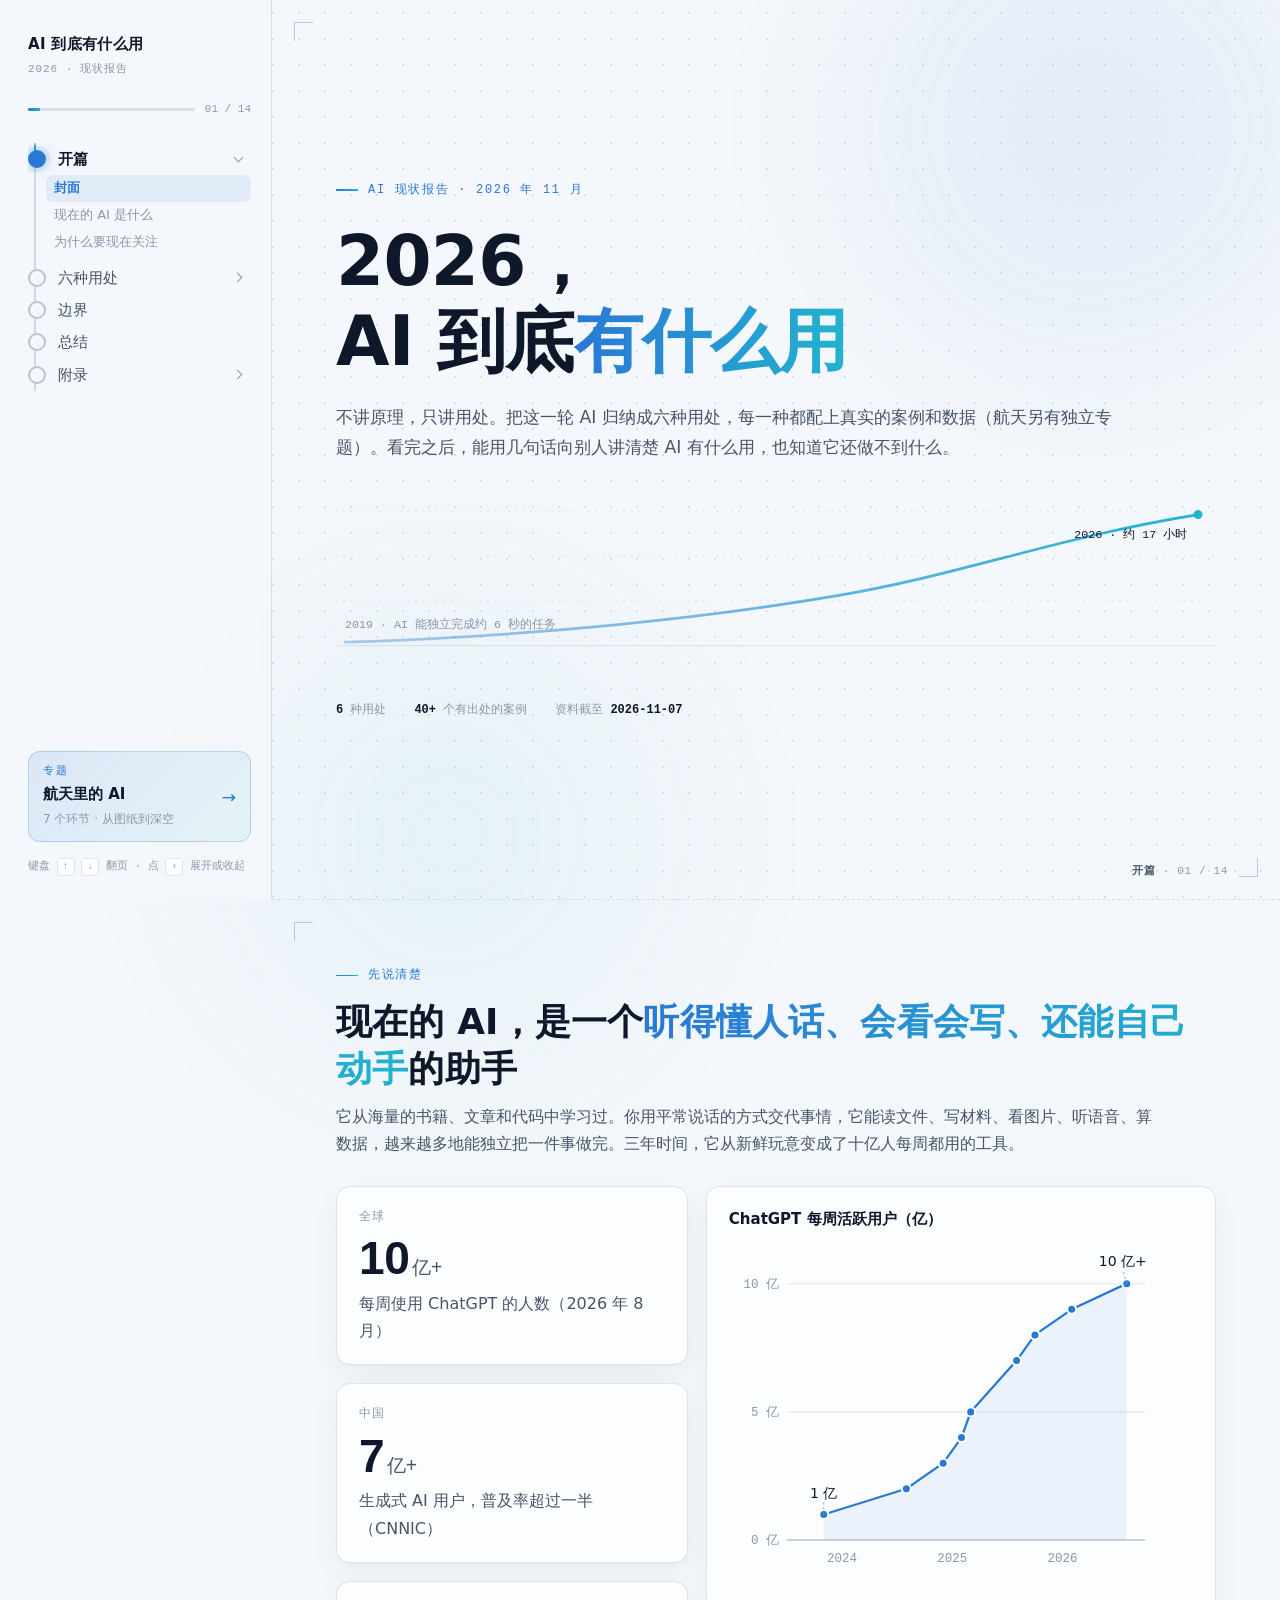
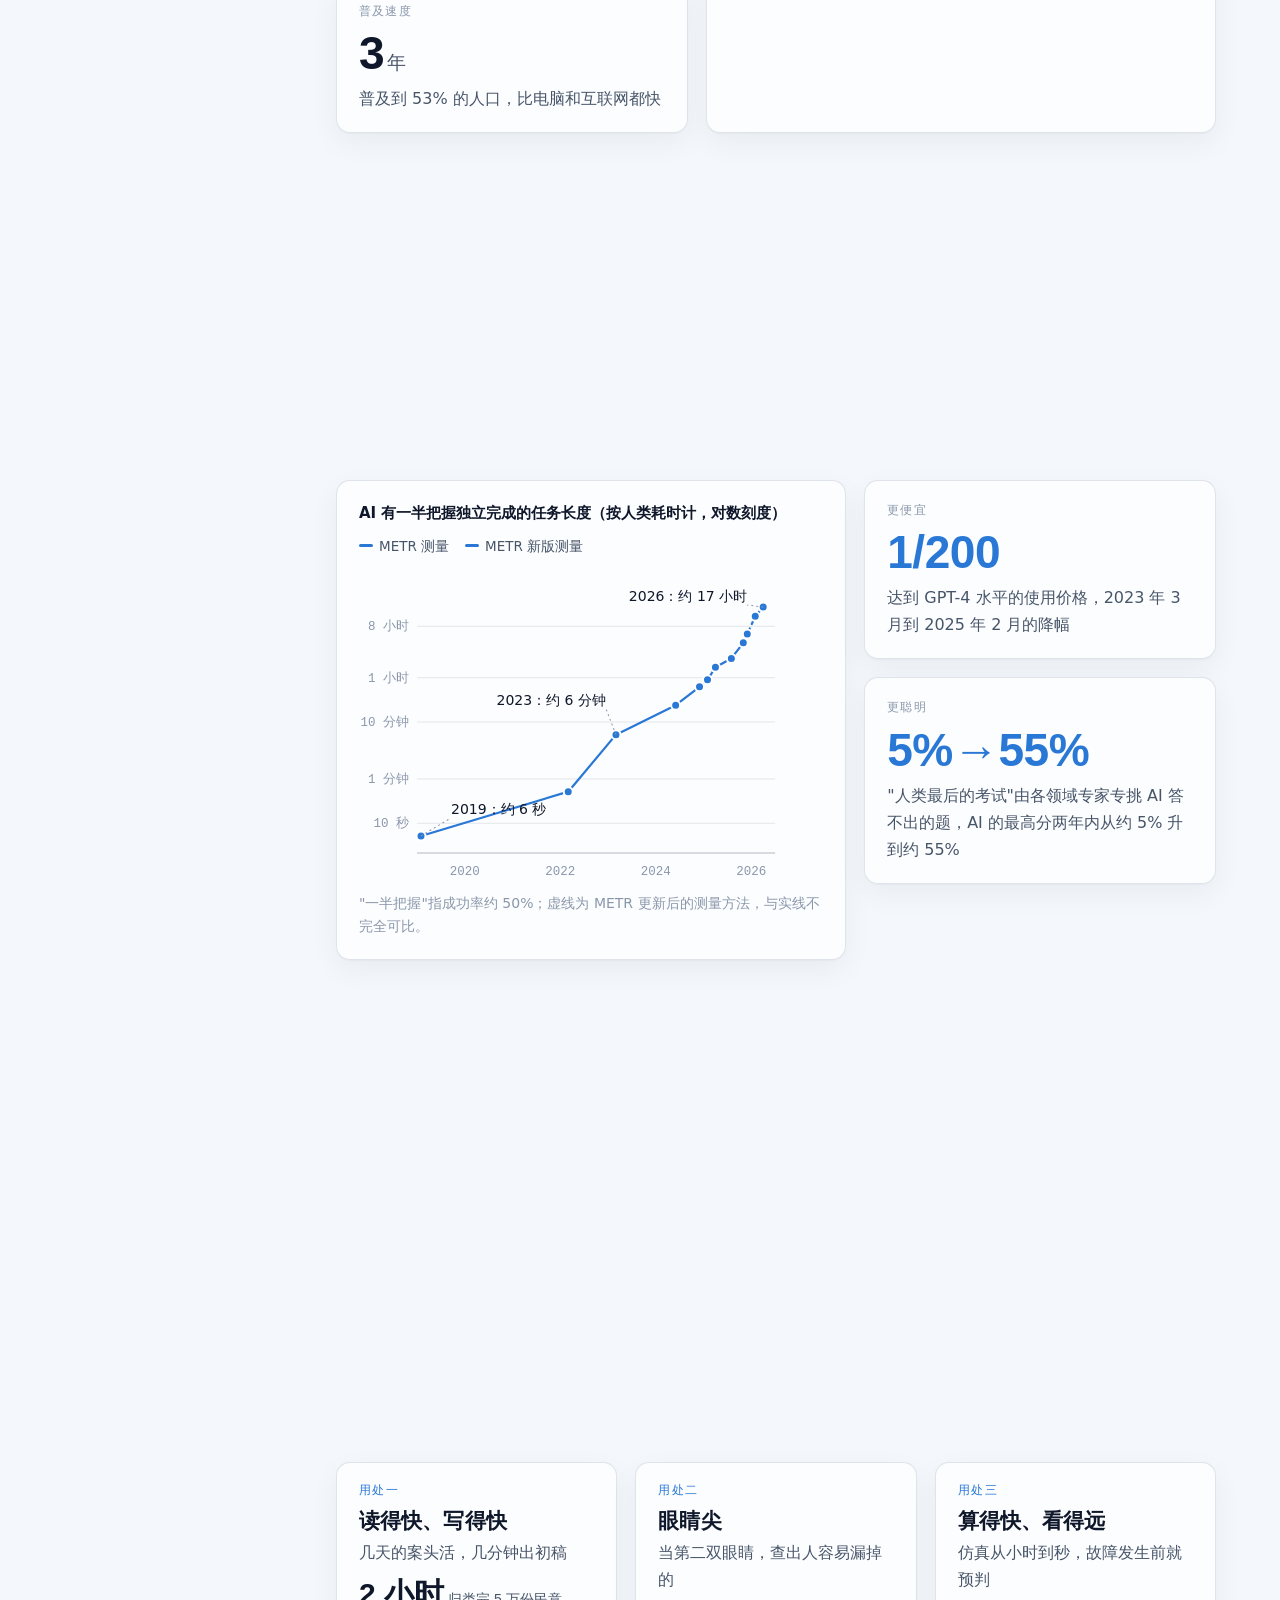
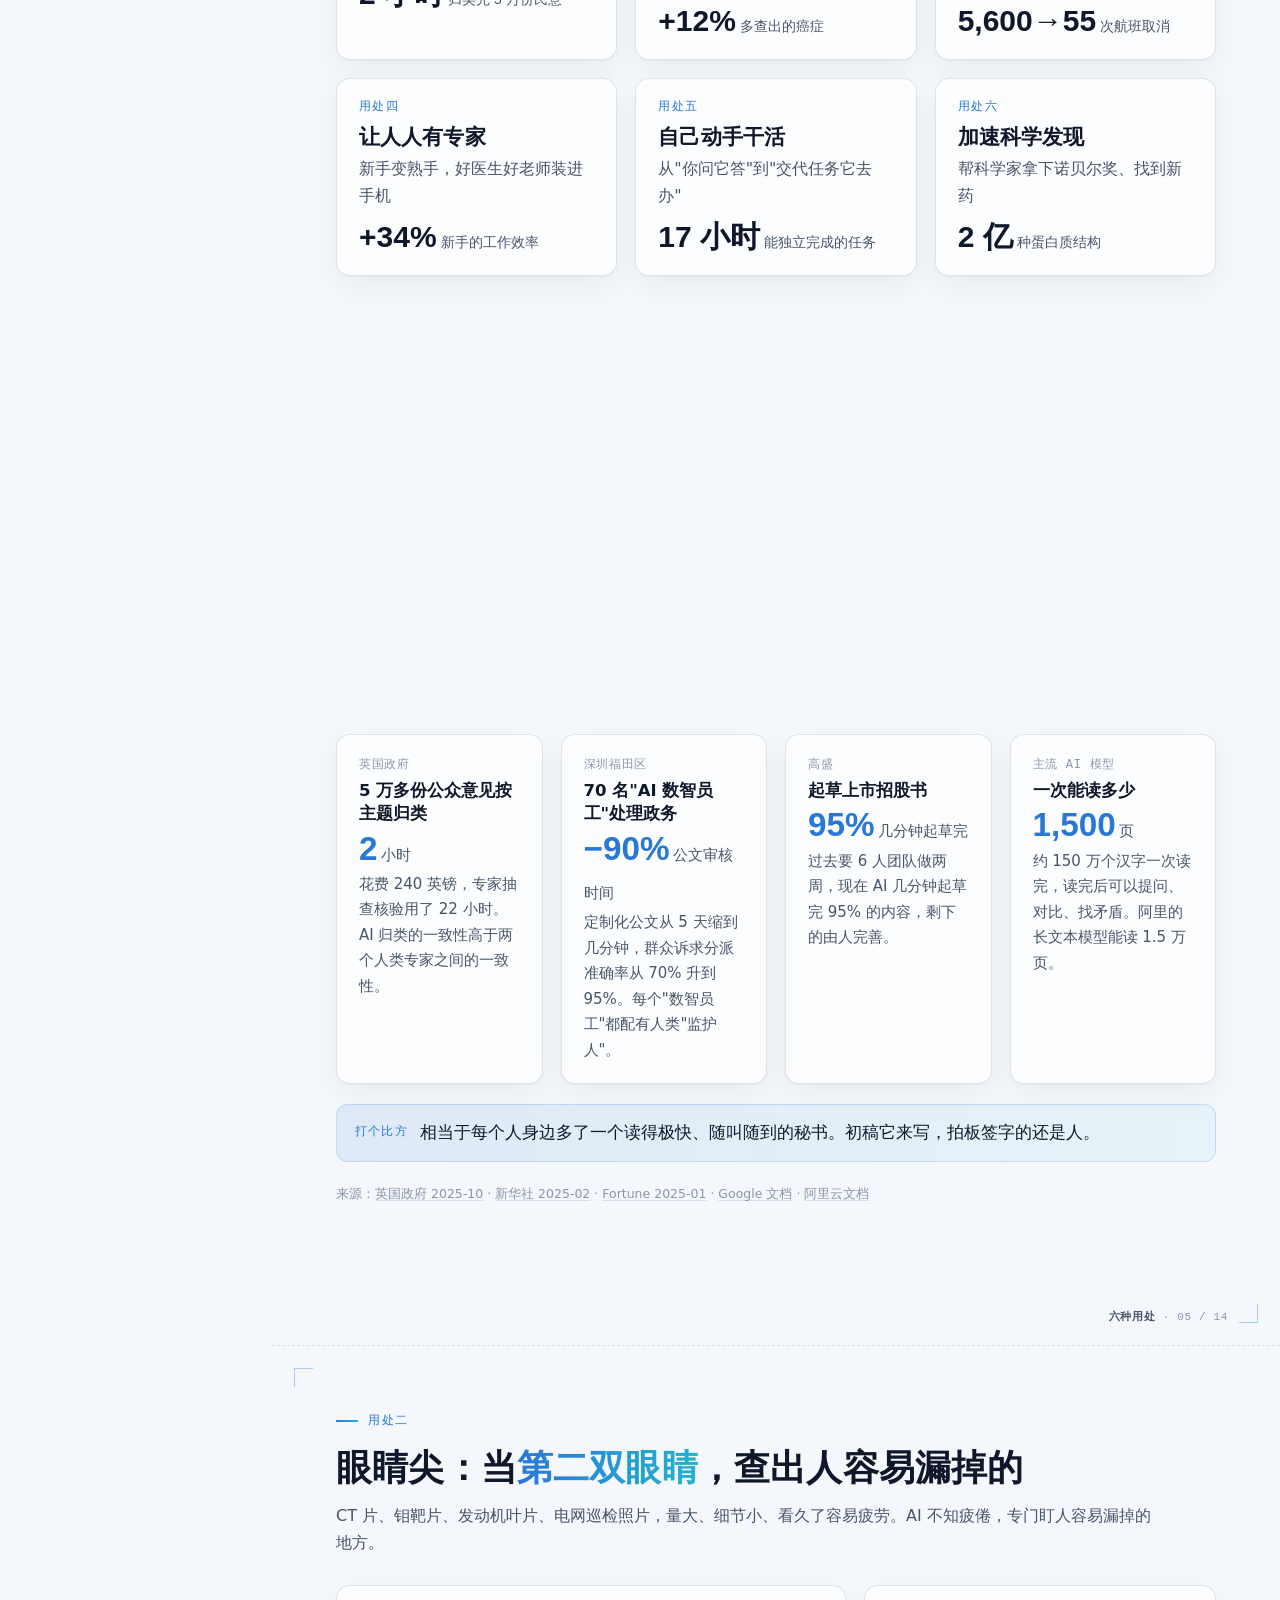
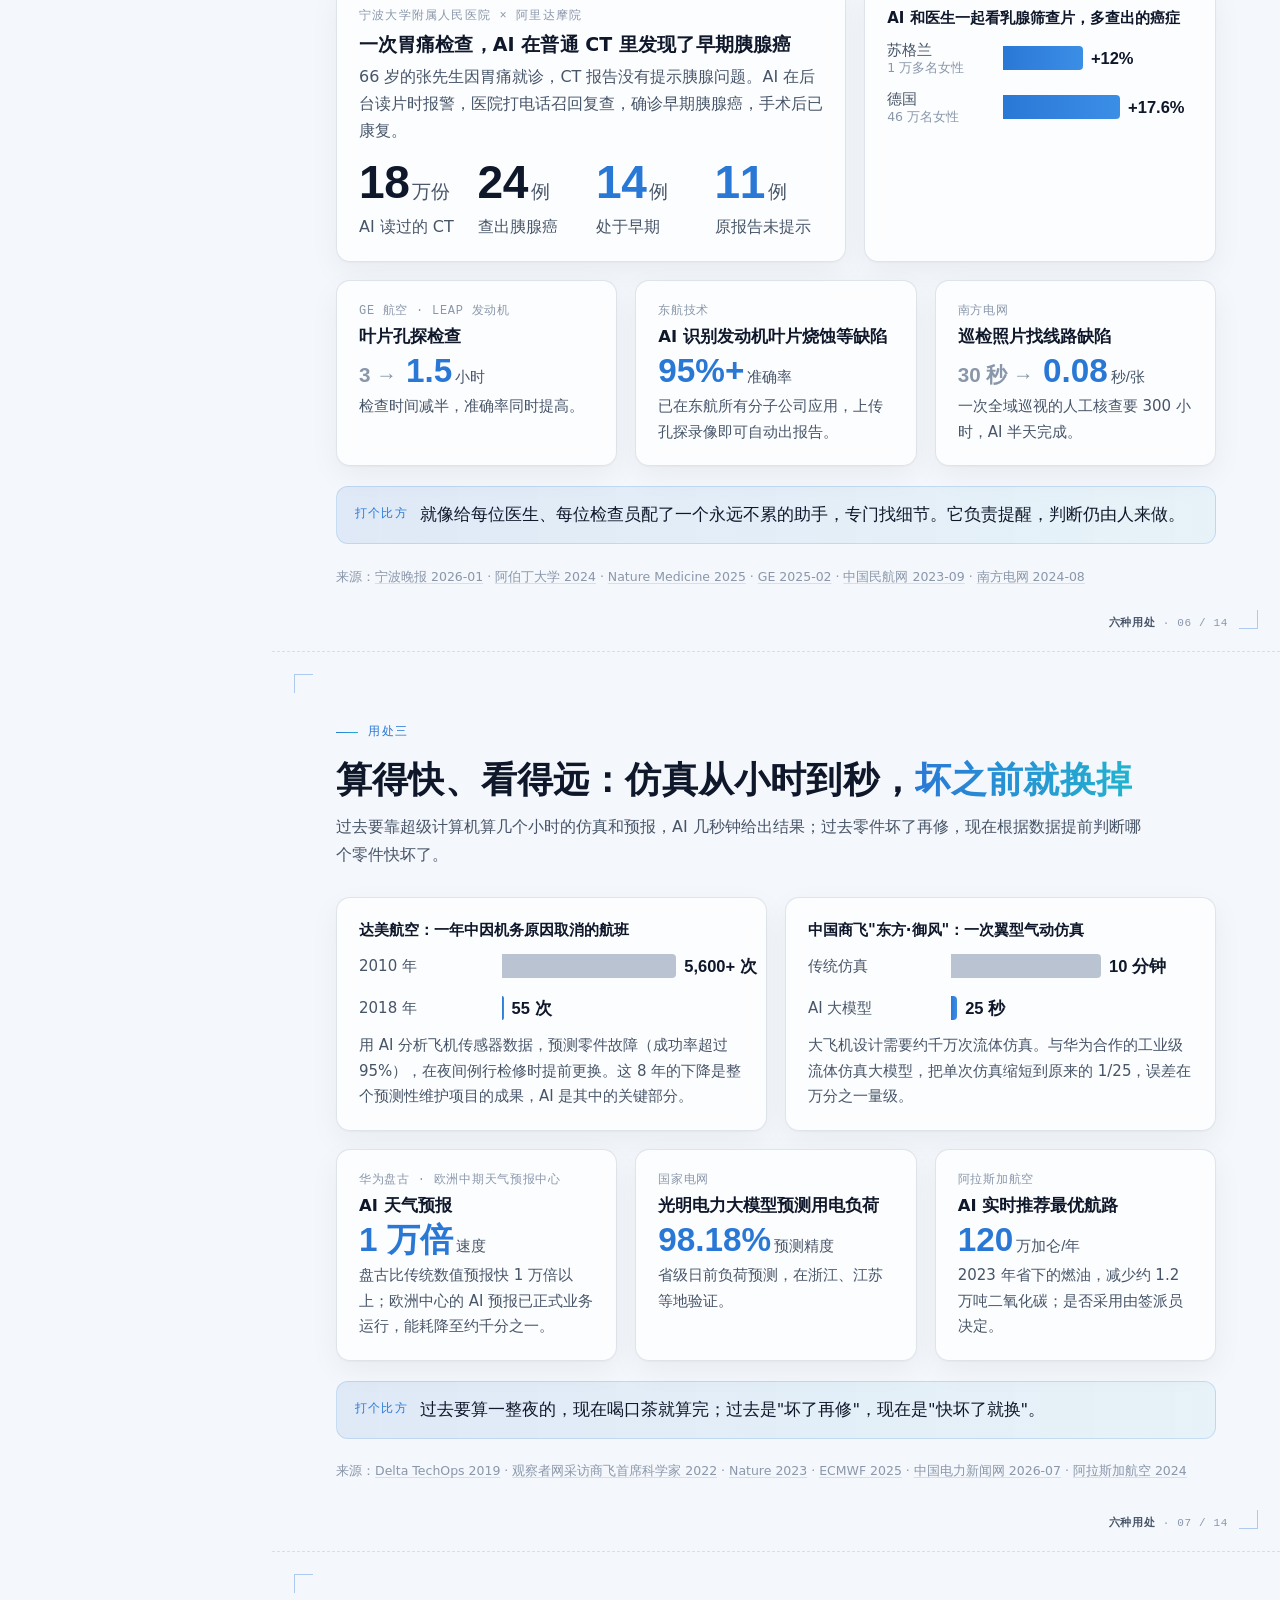
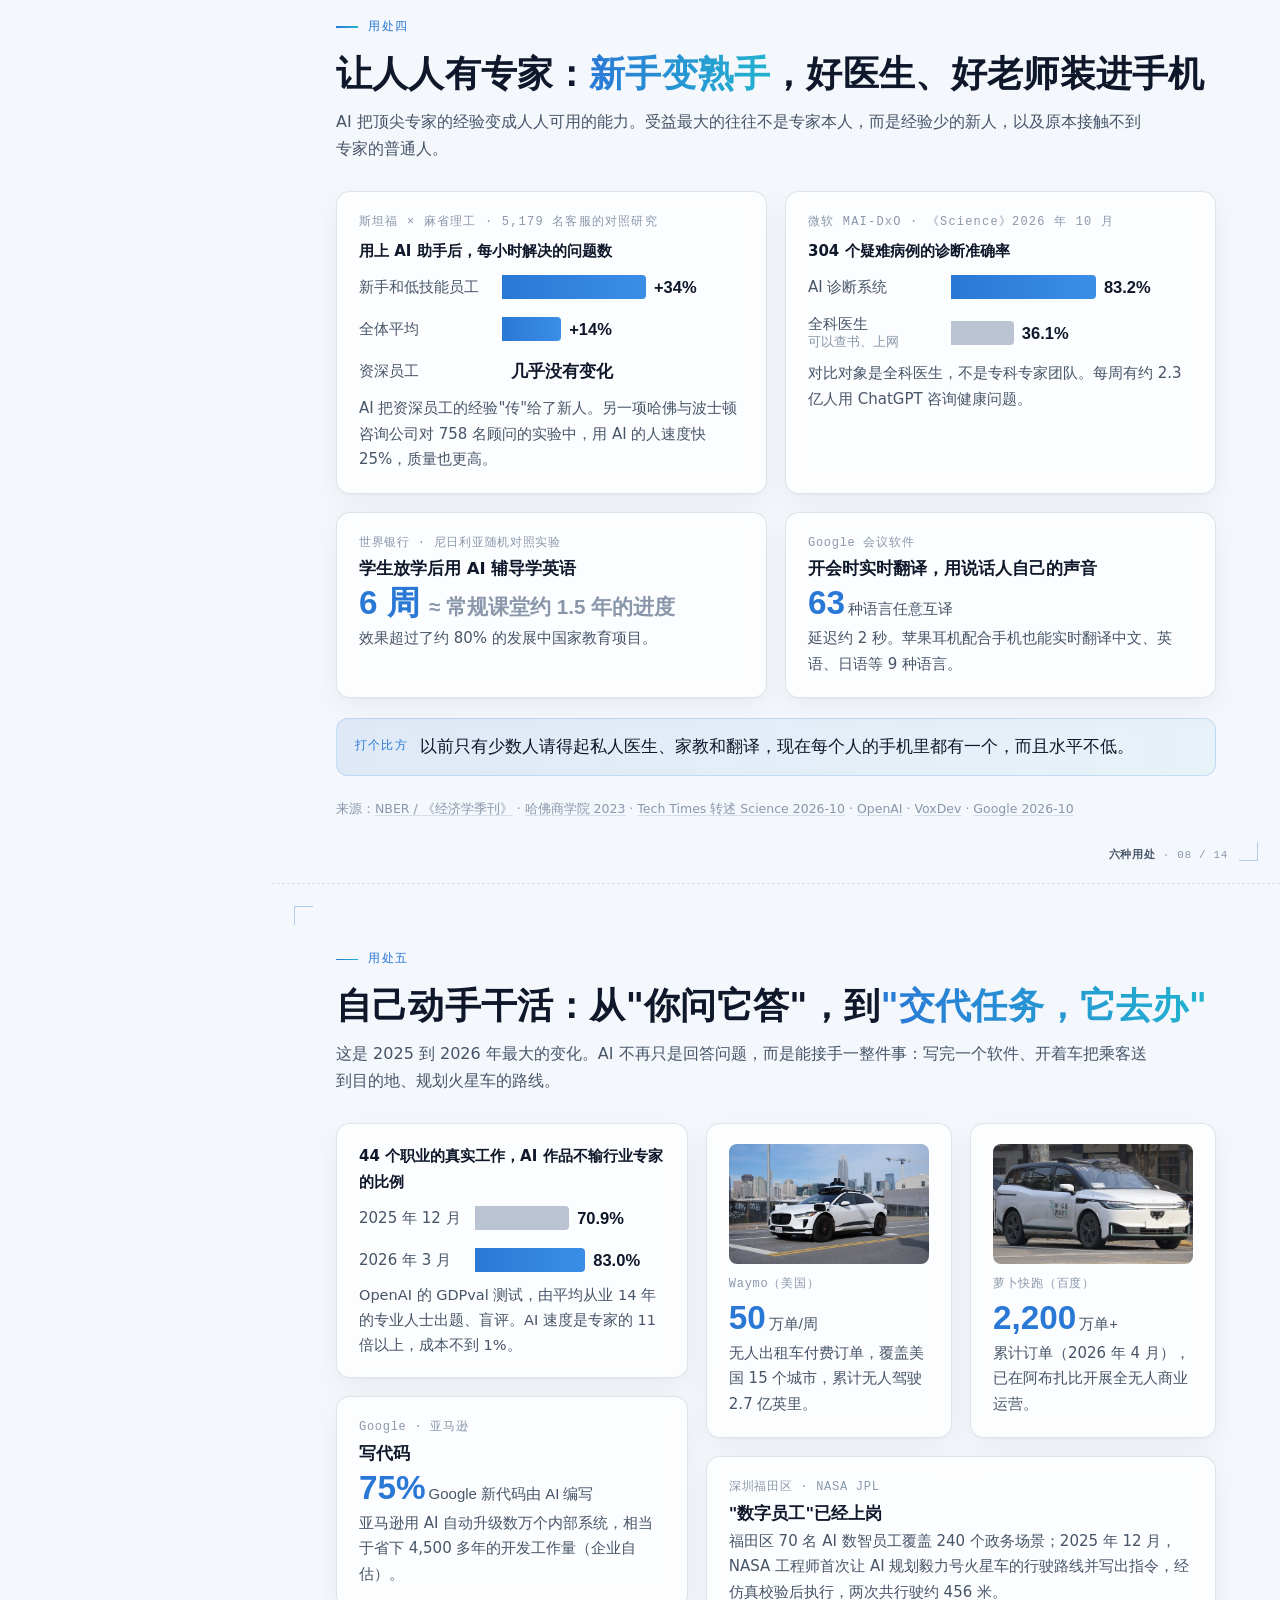
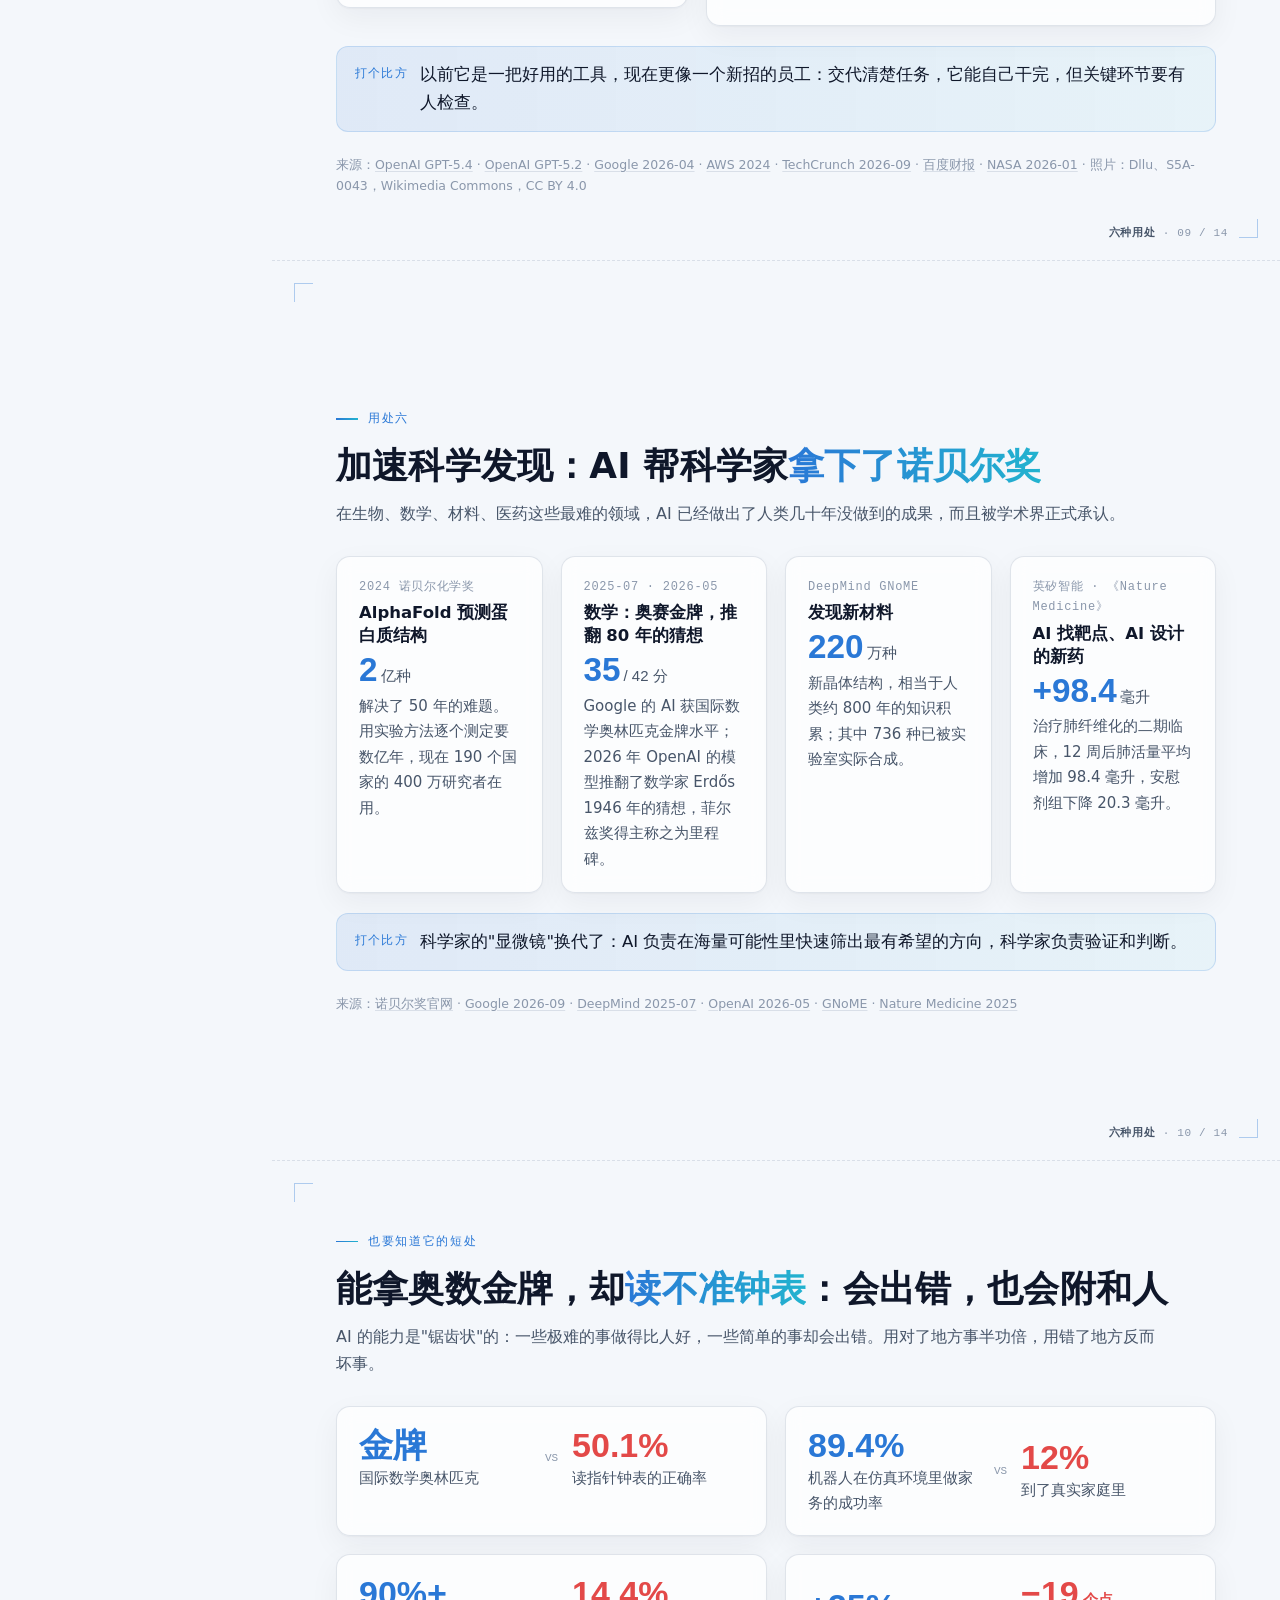
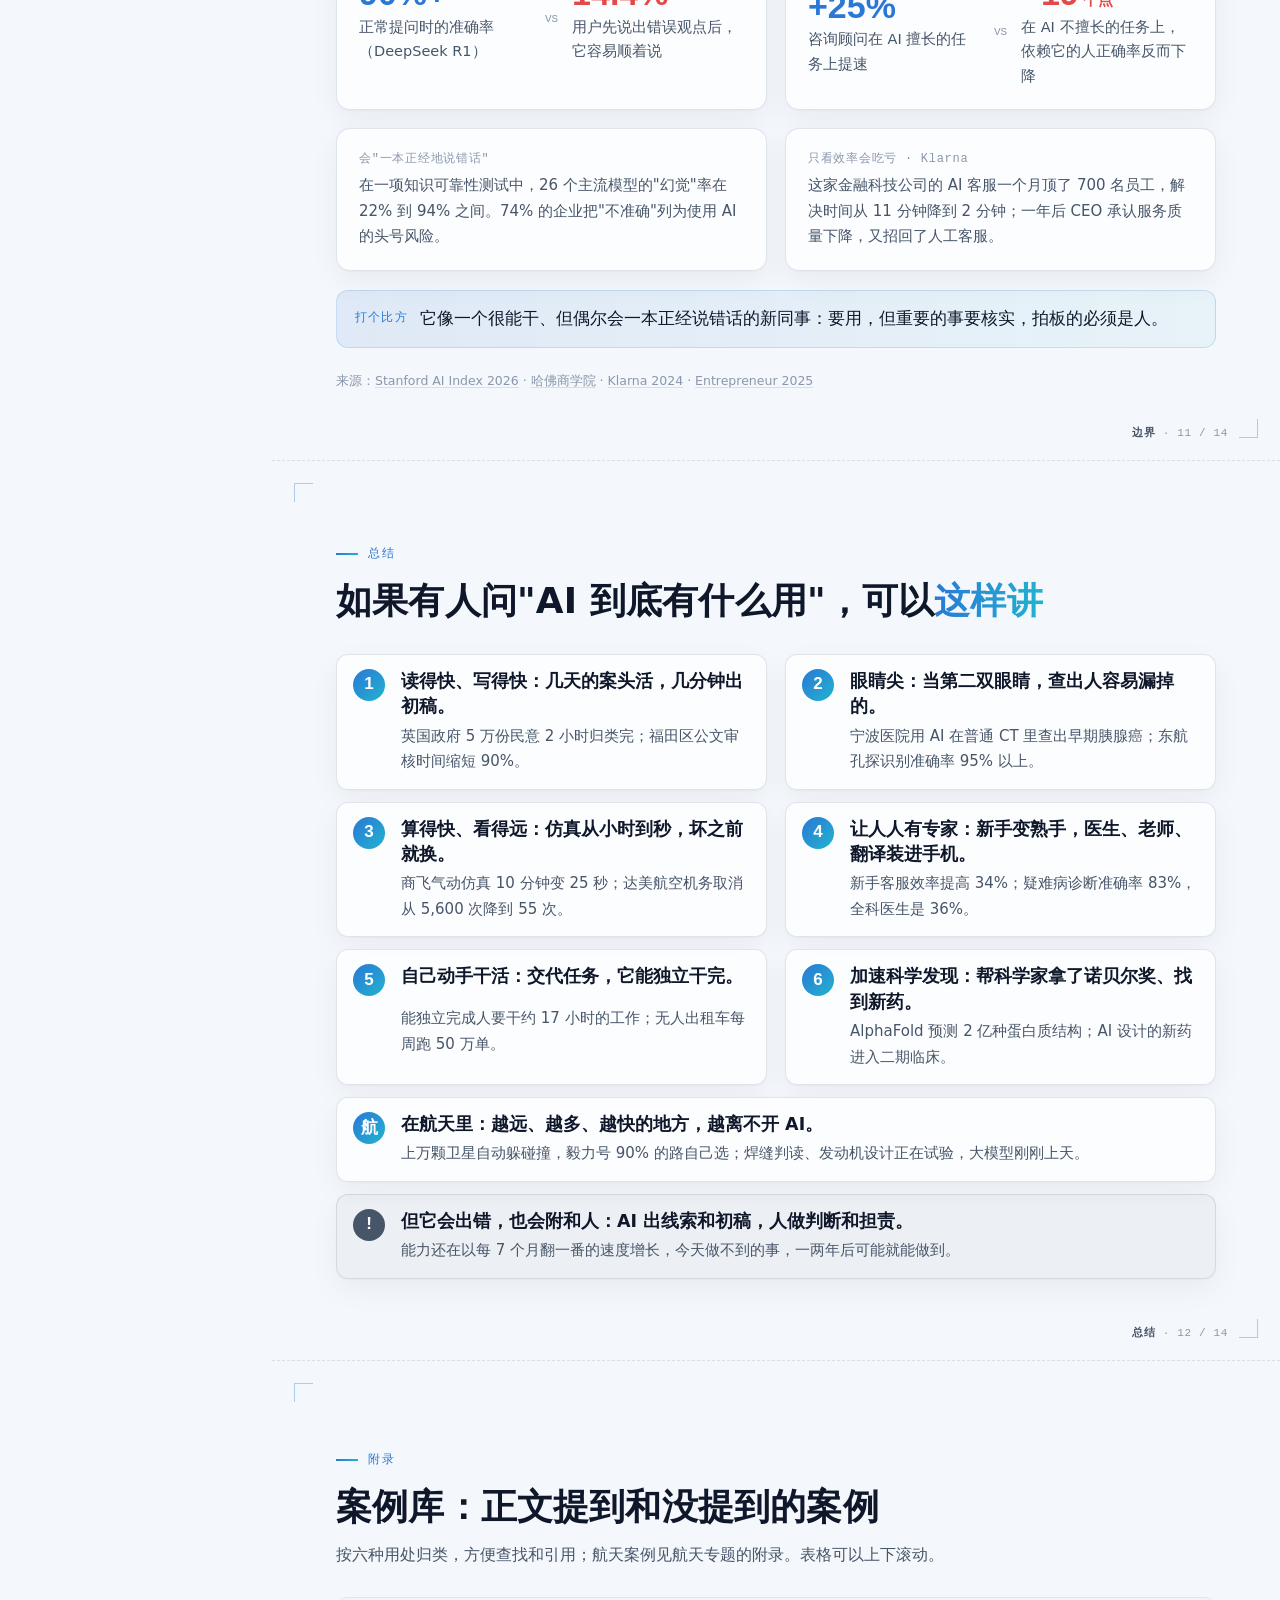
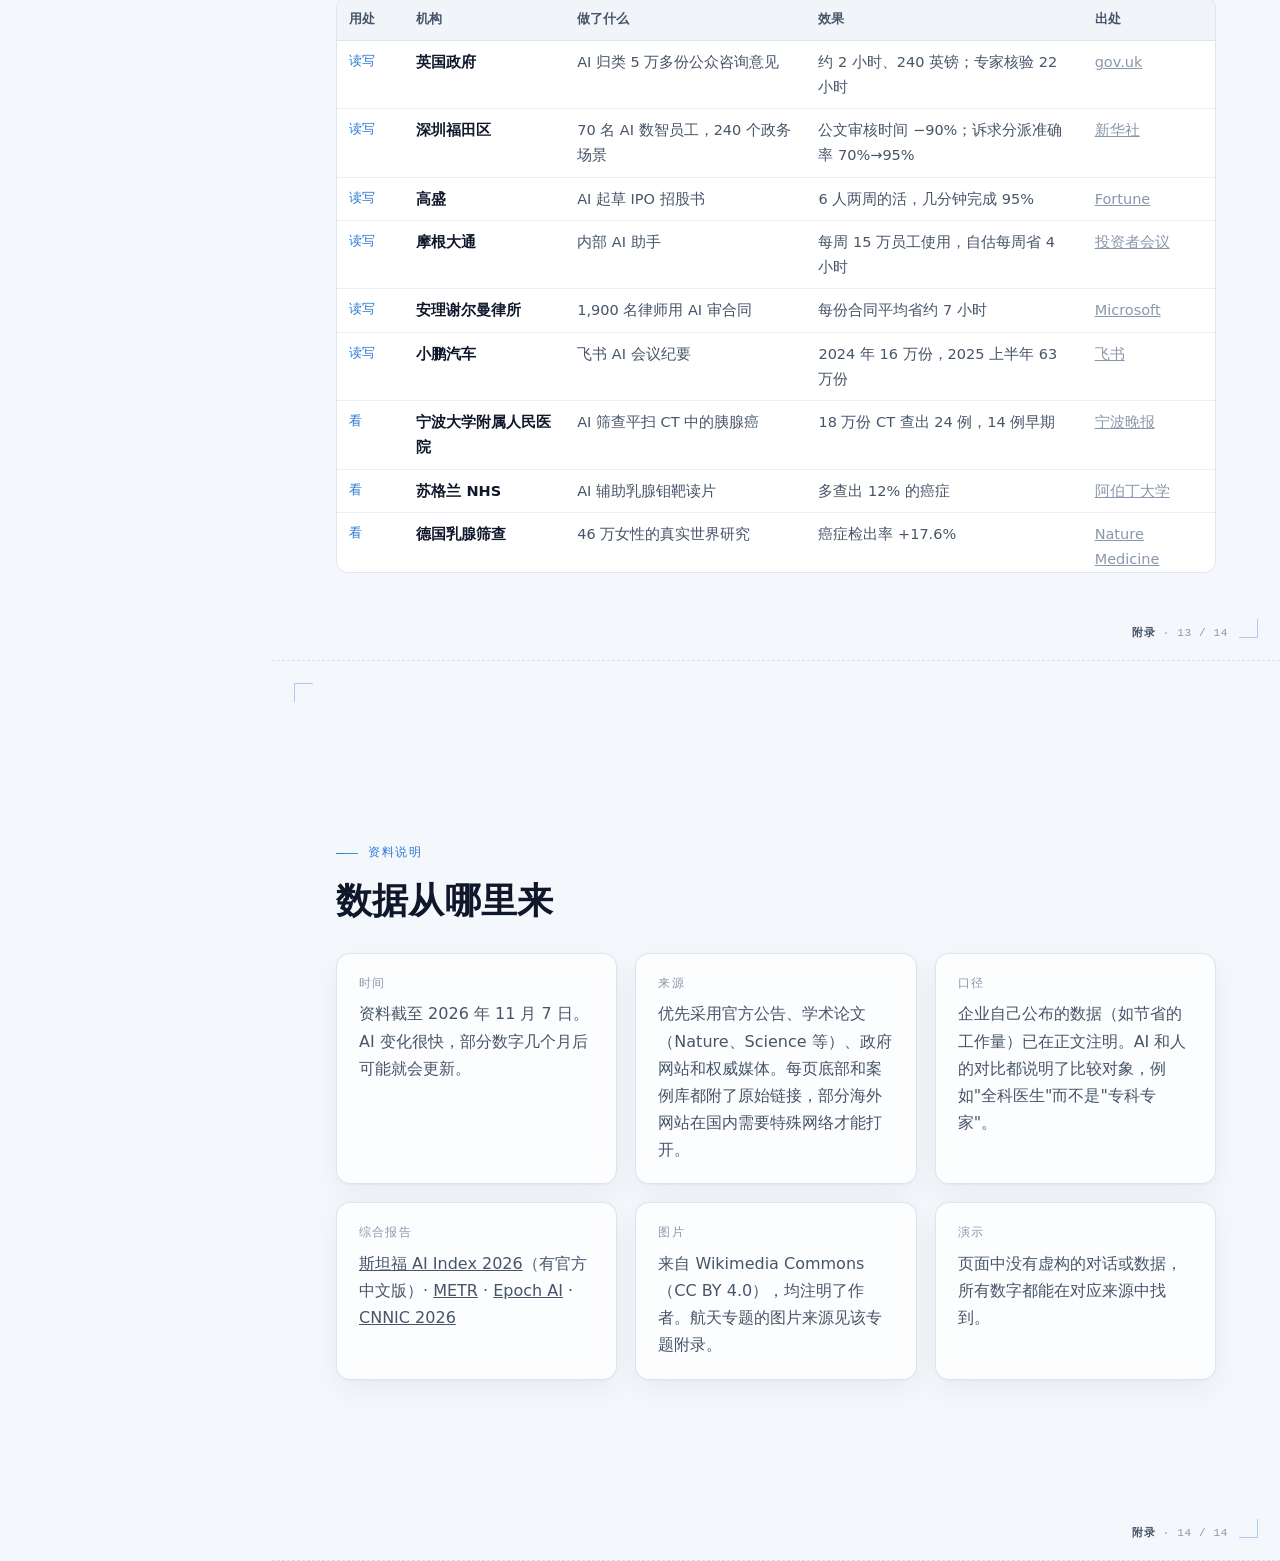
==== commit 5debd6b4: "专题拆分与目录改版" ====
--- a/index.html
+++ b/index.html
@@ -4,7 +4,7 @@
 <meta charset="utf-8">
 <meta name="viewport" content="width=device-width, initial-scale=1">
 <title>2026，AI 到底有什么用</title>
-<meta name="description" content="写给没有技术背景的朋友：AI 的六种用处，每一种都有真实案例和数据，另附航天专题。资料截至 2026 年 11 月。">
+<meta name="description" content="写给没有技术背景的朋友：AI 的六种用处，每一种都有真实案例和数据；航天另有独立专题。资料截至 2026 年 11 月。">
 <link rel="stylesheet" href="css/style.css">
 </head>
 <body>
@@ -13,8 +13,9 @@
 <nav class="toc" aria-label="目录">
   <a class="toc-brand" href="#cover">AI 到底有什么用<span>2026 · 现状报告</span></a>
   <div class="toc-progress"><div class="toc-progress-track"><div class="toc-progress-fill"></div></div><span class="toc-progress-text">01 / 01</span></div>
-  <ol class="toc-list"></ol>
-  <div class="toc-hint">键盘 <kbd>↑</kbd> <kbd>↓</kbd> 翻页<br>点击目录跳转</div>
+  <div class="toc-scroll"><ol class="toc-list"></ol></div>
+  <a class="toc-feature" href="space.html"><span>专题</span><b>航天里的 AI</b><small>7 个环节 · 从图纸到深空</small></a>
+  <div class="toc-hint">键盘 <kbd>↑</kbd> <kbd>↓</kbd> 翻页 · 点 <kbd>›</kbd> 展开或收起</div>
 </nav>
 
 <div class="topbar">
@@ -31,7 +32,7 @@
   <div class="slide-inner">
     <div class="kicker reveal">AI 现状报告 · 2026 年 11 月</div>
     <h1 class="reveal d1">2026，<br>AI 到底<em class="hl">有什么用</em></h1>
-    <p class="lede reveal d2">不讲原理，只讲用处。把这一轮 AI 归纳成六种用处，每一种都配上真实的案例和数据，再用一个专题细看航天。看完之后，能用几句话向别人讲清楚 AI 有什么用，也知道它还做不到什么。</p>
+    <p class="lede reveal d2">不讲原理，只讲用处。把这一轮 AI 归纳成六种用处，每一种都配上真实的案例和数据（航天另有独立专题）。看完之后，能用几句话向别人讲清楚 AI 有什么用，也知道它还做不到什么。</p>
     <svg class="cover-curve reveal d3" viewBox="0 0 980 170" aria-hidden="true">
       <defs><linearGradient id="coverGrad" x1="0" x2="1"><stop offset="0" stop-color="#2a78d6" stop-opacity="0.35"/><stop offset="1" stop-color="#22b3cf"/></linearGradient></defs>
       <g stroke="rgba(148,163,184,.3)"><line x1="0" y1="160" x2="980" y2="160"/><line x1="0" y1="110" x2="980" y2="110" stroke-dasharray="2 6"/><line x1="0" y1="60" x2="980" y2="60" stroke-dasharray="2 6"/><line x1="0" y1="10" x2="980" y2="10" stroke-dasharray="2 6"/></g>
@@ -42,8 +43,7 @@
     </svg>
     <div class="cover-meta reveal d4">
       <span><b>6</b> 种用处</span>
-      <span><b>16</b> 页航天专题（7 个环节 · 案例与原理）</span>
-      <span><b>70+</b> 个有出处的案例</span>
+      <span><b>40+</b> 个有出处的案例</span>
       <span>资料截至 <b>2026-11-07</b></span>
     </div>
   </div>
@@ -267,1154 +267,6 @@
   </div>
 </section>
 
-<!-- ==================== 航天专题 ==================== -->
-<section class="slide" id="space" data-part="航天专题" data-trail data-chapter="航天总览" data-title="总览：走到了哪一步">
-  <div class="slide-inner">
-    <header class="slide-head">
-      <div class="kicker reveal">航天专题</div>
-      <h2 class="reveal d1">从图纸到深空，AI 已经进了航天的<em class="hl">每一个环节</em></h2>
-      <p class="lede reveal d2">但"进了"不等于"在用"。把 38 个公开案例按环节和落地程度排开：最成熟的是在轨和深空的自主运行，设计制造多数还在试验，大模型上天刚刚起步。</p>
-    </header>
-    <div class="m-stack reveal d2" aria-label="38 个案例中，在用 16 个，试验 14 个，研究 8 个">
-      <i class="t-use" style="flex:16">已在使用 <b>16</b></i><i class="t-try" style="flex:14">试验验证 <b>14</b></i><i class="t-res" style="flex:8">研究 <b>8</b></i>
-    </div>
-    <div class="maturity reveal d3">
-      <div class="m-head"><span>环节</span><span><i class="tag t-res">研究</i></span><span><i class="tag t-try">试验验证</i></span><span><i class="tag t-use">已在使用</i></span></div>
-      <a class="m-row" href="#space-design"><b>设计仿真</b><span data-stage="研究">诺格 AI 速算喷管</span><span data-stage="试验">LEAP 71 算法设计发动机 · 临界航天"Prime一行"</span><span data-stage="在用">NASA AI 设计结构件</span></a>
-      <a class="m-row" href="#space-make"><b>制造测试</b><span data-stage="研究">Relativity 打印缺陷检测</span><span data-stage="试验">八院 800 所焊缝射线图像判读</span><span data-stage="在用">149 厂数据追溯 · 八院遥测判读 · "天玄"行业大模型</span></a>
-      <a class="m-row" href="#space-orbit"><b>在轨运行</b><span data-stage="研究">ESA 碰撞预警自动化</span><span data-stage="试验">三体计算星座 · "天玄·千河" · 国星宇航 · NASA 动态拍摄 · Φsat-2 · 太空算力</span><span data-stage="在用">Starlink 自主避碰 · 寰宇卫星健康预警</span></a>
-      <a class="m-row" href="#space-eo"><b>遥感</b><span data-stage="研究">武汉大学 SkySense++</span><span data-stage="试验">"空天·灵眸" · "后土"</span><span data-stage="在用">AlphaEarth · Prithvi</span></a>
-      <a class="m-row" href="#space-deep"><b>深空探测</b><span data-stage="研究" class="empty">—</span><span data-stage="试验">AI 规划火星车路线</span><span data-stage="在用">毅力号自主驾驶 · 天问/嫦娥自主着陆 · DART 自主撞击</span></a>
-      <a class="m-row" href="#space-science"><b>空间科学</b><span data-stage="研究">ExoMiner · Surya · 嫦娥撞击坑</span><span data-stage="试验" class="empty">—</span><span data-stage="在用">FAST 脉冲星搜索 · 鲁宾天文台告警分拣</span></a>
-      <a class="m-row" href="#space-air"><b>航空国防</b><span data-stage="研究">空客 ATTOL 自主起降</span><span data-stage="试验">X-62A AI 空战 · CCA 无人僚机</span><span data-stage="在用">Maven 图像识别 · Skywise · GenAI.mil</span></a>
-    </div>
-    <p class="say reveal d4"><b>打个比方</b>AI 在航天里像一批刚入职的新人：在"看、算、躲"这类规则清楚的岗位上已经独当一面；设计和制造的岗位还在试用期，每一步都有老师傅把关。</p>
-    <p class="note reveal d5"><b>怎么读这个专题：</b>按"地面研制 → 在轨应用 → 深空与科学"的顺序走，最后看航空国防。每个环节两页：先看"案例"，再看"原理"，原理页的卡片可以点开看做法、数字和局限。专题最后一页总结 AI 在航天里的好处和难点。页面顶部的路线条随时可以跳转。</p>
-    <div class="src reveal d5">说明："在用"指已进入实际任务或产品；"试验"指在真实环境中验证过但未常态化；"研究"指论文、原型或地面演示。点击每一行可跳到对应页面，来源见各页底部。</div>
-  </div>
-</section>
-
-<section class="slide" id="space-design" data-part="航天专题" data-trail data-phase="地面研制" data-kind="案例" data-chapter="设计仿真" data-title="案例：人定目标，算法出方案">
-  <div class="slide-inner">
-    <header class="slide-head">
-      <div class="kicker reveal">航天 · 设计仿真</div>
-      <h2 class="reveal d1">设计：人定目标，<em class="hl">算法几分钟出方案</em></h2>
-      <p class="lede reveal d2">发动机、结构件、喷管，过去要"画图、仿真、改图"反复几个月。现在工程师给出推力、重量、材料这些要求，算法自动生成方案并估算性能，人负责挑选和试车验证。</p>
-    </header>
-    <div class="grid g-wide-left">
-      <div class="card reveal d2">
-        <div class="who-line"><i class="tag t-res">研究</i>诺格 × Luminary × NVIDIA · 2025 年 10 月</div>
-        <div class="chart" data-chart="bars"><script type="application/json">{"title":"评估一个推力器喷管方案要多久","max":3000,"usable":56,"items":[{"label":"传统流体仿真","value":3000,"display":"AI 的 3,000 倍以上"},{"label":"AI 速算模型","sub":"一块显卡","value":1,"display":"2–5 秒","hi":true}]}</script></div>
-        <p style="margin-top:10px">AI 先从大量仿真结果里学会规律，之后每个新方案几秒钟就能估出性能，中位误差约 5%。工程师一天之内能比较成千上万个方案，再把最好的几个交给传统仿真精算。</p>
-      </div>
-      <div class="card case reveal d3">
-        <div class="thumb tall"><img src="img/nasa-evolved.jpg" alt="NASA 用 AI 设计的结构件" loading="lazy" style="object-position:center 72%"></div>
-        <div class="who"><i class="tag t-use">在用</i>NASA 戈达德航天中心</div>
-        <div class="what">AI 设计探测任务的结构件</div>
-        <div class="fig">2/3<small>最多减重</small></div>
-        <p>1–2 小时出设计，应力集中约降到原来的 1/10，已用于在研的探测任务。</p>
-      </div>
-    </div>
-    <div class="grid g-2 swipe" style="margin-top:18px">
-      <div class="card case reveal d3"><div class="who"><i class="tag t-try">试验</i>LEAP 71（迪拜）</div><div class="what">算法自动设计火箭发动机，从提要求到点火</div><div class="fig">&lt;3<small>周</small></div><p>2025 年 12 月，两台 20 千牛甲烷发动机试车成功，燃烧效率超过 93%。这套软件是按工程规则编写的计算模型，不是大模型。</p></div>
-      <div class="card case reveal d4"><div class="who"><i class="tag t-try">试验</i>北京科学智能研究院 × 临界航天</div><div class="what">AI 智能体串起"设计、仿真、制造、试车"</div><div class="fig">2<small>周，构想到实物</small></div><p>2026 年发布的"Prime一行"，发布方称计算效率提升约千倍，已完成冷态、热态试验闭环。</p></div>
-    </div>
-    <p class="say reveal d5"><b>打个比方</b>过去是工程师一笔一笔画图再送去算；现在像给 AI 下一张"任务书"，它一口气交回几十个方案，工程师当评委。</p>
-    <div class="src reveal d5">来源：<a href="https://news.northropgrumman.com/spacecraft/northrop-grumman-collaborates-on-ai-designed-spacecraft-propulsion-element">诺格 2025-10</a> · <a href="https://www.luminarycloud.com/blog/a-new-structural-advantage-how-physics-ai-is-transforming-spacecraft-design-at-northrop-grumman">Luminary Cloud</a> · <a href="https://www.nasa.gov/technology/goddard-tech/nasa-turns-to-ai-to-design-mission-hardware/">NASA 2023-02</a> · <a href="https://leap71.com/2025/12/11/leap-71-hot-fires-two-orbital-class-methalox-engines-designed-autonomously-by-noyron/">LEAP 71 2025-12</a> · <a href="https://finance.sina.com.cn/jjxw/2026-06-12/doc-iniccnfv0273398.shtml">人民日报客户端 2026-06</a> · 照片：NASA</div>
-  </div>
-</section>
-
-<section class="slide" id="space-design-how" data-part="航天专题" data-trail data-phase="地面研制" data-kind="原理" data-chapter="设计仿真" data-title="原理：四种路子">
-  <div class="slide-inner">
-    <header class="slide-head">
-      <div class="kicker reveal">航天 · 设计仿真 · 怎么做到的</div>
-      <h2 class="reveal d1">同叫"AI 设计"，背后是<em class="hl">四种不同的路子</em></h2>
-      <p class="lede reveal d2">共同点是把"画图、仿真、改图"这个要转几十圈的循环交给电脑高速地转。人负责三件事：定目标、挑结果、做试验。</p>
-    </header>
-    <div class="section-label reveal d2"><span>一般流程</span></div>
-    <ol class="pipeline reveal d2">
-      <li class="human"><b>定目标</b><span>推力、载荷、安装点、哪里不许有材料</span></li>
-      <li><b>备"教材"或"规则"</b><span>先跑几千次精确仿真，或把专家经验写成代码</span></li>
-      <li><b>批量出方案</b><span>几分钟到几小时，生成成百上千个</span></li>
-      <li><b>快速估算、筛选</b><span>每个方案几秒钟估出性能</span></li>
-      <li class="human"><b>审形状、精算</b><span>工程师看方案，传统仿真和有限元复核</span></li>
-      <li class="human"><b>制造、试车</b><span>3D 打印或数控铣，热试车验证</span></li>
-    </ol>
-    <div class="section-label reveal d3"><span>四种路子 · 点开看做法、数字和局限</span><button type="button" class="expand-all">全部展开</button></div>
-    <div class="more-grid reveal d3">
-      <details class="more">
-        <summary><span class="term">代理模型：先学再猜<small>Surrogate Model · 物理 AI</small></span><span class="gist">先用几千次精确仿真当"教材"，AI 学会"什么形状对应什么气流"，以后几秒钟就能估出新方案的性能。</span><span class="on-case">案例 · 诺格推力器喷管</span></summary>
-        <div class="more-body">
-          <h4>怎么做</h4>
-          <ol>
-            <li>先用风洞冷流实验数据校准流体仿真软件（CFD），确保"教材"本身是准的。</li>
-            <li>在长度、面积比、喉部半径、室压 4 个参数上均匀撒点，每个点算一次高精度仿真，共约 2,000 次。</li>
-            <li>用 NVIDIA 的神经算子模型（DoMINO）学习，九成数据训练、一成留作检验。</li>
-            <li>部署在一块普通显卡上：工程师改一下形状，2–5 秒看到流场。</li>
-          </ol>
-          <h4>关键数字</h4>
-          <ul class="figs">
-            <li><b>约 2,000 次</b>精确仿真当教材</li>
-            <li><b>2–5 秒</b>一次估算，原来要几小时</li>
-            <li><b>5.2%</b>中位误差，最好的 1.6%</li>
-            <li><b>0 件</b>截至 2026 年 3 月尚无实物</li>
-          </ul>
-          <p class="limit">只在"学过"的参数范围内可靠，超出范围准不准没有交代；发布方自己称之为概念验证。数字均为企业自述。</p>
-          <p class="more-src">来源：<a href="https://luminary.ai/blog/a-new-structural-advantage-how-physics-ai-is-transforming-spacecraft-design-at-northrop-grumman">Luminary Cloud 2025-10</a> · <a href="https://docs.nvidia.com/physicsnemo/latest/physicsnemo/examples/cfd/external_aerodynamics/domino/README.html">NVIDIA DoMINO 文档</a> · <a href="https://digital.nationaldefensemagazine.org/march-2026/page-28">National Defense 2026-03</a></p>
-        </div>
-      </details>
-      <details class="more">
-        <summary><span class="term">生成式设计：按约束"长"出来<small>Generative Design · 拓扑优化</small></span><span class="gist">工程师只画出"哪里要装螺栓、要扛多大力、哪里不能挡光路"，软件自动长出最省料的骨头状结构。</span><span class="on-case">案例 · NASA 戈达德结构件</span></summary>
-        <div class="more-body">
-          <h4>怎么做</h4>
-          <ol>
-            <li>画出必须保留的安装面，以及光路、装配时手要伸进去的禁区。</li>
-            <li>输入载荷和 NASA 标准（例如螺栓孔离边缘至少 1.5 倍孔径）。</li>
-            <li>软件（Autodesk Fusion 360）约每分钟迭代一次，同时做受力分析，1–2 小时出方案；人工设计要 1–2 周迭代一次。</li>
-            <li>工程师审形状。设计者原话："算法需要人眼"，否则有时会做得太薄。</li>
-            <li>按 NASA 流程做有限元精算，再交给供应商五轴数控铣或 3D 打印。</li>
-          </ol>
-          <h4>关键数字</h4>
-          <ul class="figs">
-            <li><b>2 天 → 1 小时</b>两名专家 vs AI（望远镜支架）</li>
-            <li><b>&lt;48 小时</b>从需求到铣好的金属件</li>
-            <li><b>60+ 项</b>已有的应用</li>
-            <li><b>10 倍+</b>开发时间和成本降低</li>
-          </ul>
-          <p class="limit">只适用于金属、塑料这类各向同性材料，复合材料不行；目前主要做中小型支架。形状像"外星骨头"，一些工程师看着不放心。这是传统优化算法，不是大模型。</p>
-          <p class="more-src">来源：<a href="https://www.nasa.gov/technology/goddard-tech/nasa-turns-to-ai-to-design-mission-hardware/">NASA 2023-02</a> · <a href="https://science.nasa.gov/wp-content/uploads/2024/03/evolved-structures-ryan-mcclelland.pdf">NASA 演化结构件报告</a> · <a href="https://www.nasa.gov/podcasts/small-steps-giant-leaps/small-steps-giant-leaps-episode-92-evolved-structures/">NASA 播客 2022-09</a> · <a href="https://develop3d.com/ai/text-to-spaceship/">DEVELOP3D 2025-02</a></p>
-        </div>
-      </details>
-      <details class="more">
-        <summary><span class="term">计算工程：把专家经验写成程序<small>Computational Engineering</small></span><span class="gist">不让 AI"学"，而是把物理公式、设计规则、制造约束全写成代码；输入推力，程序直接算出能打印的发动机。</span><span class="on-case">案例 · LEAP 71 发动机</span></summary>
-        <div class="more-body">
-          <h4>怎么做</h4>
-          <ol>
-            <li>工程师给出规格：推力、推进剂、室压。</li>
-            <li>软件 Noyron 按写好的规则算出几何形状、制造文件和性能预测。同样的输入一定得到同样的输出。</li>
-            <li>用铜铬锆高温合金整体 3D 打印燃烧室和喷管。</li>
-            <li>热试车，试车数据再用来修正规则。</li>
-          </ol>
-          <h4>关键数字</h4>
-          <ul class="figs">
-            <li><b>&lt;3 周</b>两台 20 千牛甲烷发动机，从规格到点火</li>
-            <li><b>93%+</b>燃烧效率（钟形喷管）</li>
-            <li><b>每 4 周</b>近 18 个月平均热试一台新发动机</li>
-            <li><b>1 次</b>塞式喷管因启动问题只点了一次火</li>
-          </ul>
-          <p class="limit">每一类零件的规则都要专家逐条写进程序，换新品类成本高；软件闭源。数字为企业自述。</p>
-          <p class="more-src">来源：<a href="https://leap71.com/2025/12/11/leap-71-hot-fires-two-orbital-class-methalox-engines-designed-autonomously-by-noyron/">LEAP 71 2025-12</a> · <a href="https://leap71.com/2023/10/18/introducing-picogk-an-open-source-kernel-for-computational-engineering/">PicoGK 开源几何内核</a></p>
-        </div>
-      </details>
-      <details class="more">
-        <summary><span class="term">智能体：把一串工具自动串起来<small>AI Agent</small></span><span class="gist">设计、仿真、优化、出试验方案、回收试验数据，原来每一步换一拨人；现在由一个 AI 程序自动调度，人只提需求、看试车结果。</span><span class="on-case">案例 ·"Prime一行"</span></summary>
-        <div class="more-body">
-          <h4>怎么做</h4>
-          <ol>
-            <li>按需求自动生成设计，做参数化建模。</li>
-            <li>调用燃烧仿真平台 DeepFlame 等，把燃烧、流动、结构放在一起算。</li>
-            <li>多目标优化，在推力、重量、冷却之间权衡，筛出候选方案。</li>
-            <li>生成试验方案，金属 3D 打印，做冷态和热态试验。</li>
-            <li>试验误差回传，进入下一轮。</li>
-          </ol>
-          <h4>关键数字</h4>
-          <ul class="figs">
-            <li><b>约 2 周</b>从构想到实物验证</li>
-            <li><b>约千倍</b>计算效率提升（比较基准未公开）</li>
-            <li><b>2.5 吨</b>推力的发动机正在试制</li>
-          </ul>
-          <p class="limit">除 DeepFlame 外，各模块用了什么模型和软件都没有公开；信息主要来自发布方和融资新闻稿，不同报道对合作单位的说法也不一致。</p>
-          <p class="more-src">来源：<a href="http://finance.people.com.cn/n1/2026/0615/c1004-40740484.html">人民网 2026-06</a> · <a href="https://finance.sina.com.cn/jjxw/2026-06-12/doc-iniccnfv0273398.shtml">人民日报客户端 2026-06</a> · <a href="https://news.pedaily.cn/202607/566378.shtml">投资界 2026-07</a></p>
-        </div>
-      </details>
-    </div>
-    <p class="say reveal d4"><b>分清楚</b>新闻里都叫"AI 设计"，但 NASA 用的是拓扑优化，LEAP 71 是写好规则的程序，都不是聊天用的大模型。真正靠"学"的是代理模型，所以它也最需要用实验去验证。</p>
-  </div>
-</section>
-
-<section class="slide" id="space-make" data-part="航天专题" data-trail data-phase="地面研制" data-kind="案例" data-chapter="制造测试" data-title="案例：AI 当质检员">
-  <div class="slide-inner">
-    <header class="slide-head">
-      <div class="kicker reveal">航天 · 制造与测试</div>
-      <h2 class="reveal d1">制造测试：AI 先上岗当<em class="hl">"质检员"和"判读员"</em></h2>
-      <p class="lede reveal d2">焊缝射线图像、零件缺陷、试验遥测曲线，量大、标准明确、看久了容易漏，是 AI 在航天工厂里最先落地的地方。</p>
-    </header>
-    <div class="grid g-wide-left">
-      <div class="card reveal d2">
-        <div class="who-line"><i class="tag t-try">试验</i>航天科技集团八院 800 所</div>
-        <h3>AI 判读火箭焊缝的射线图像</h3>
-        <p>贮箱焊缝要逐段拍射线图像（相当于给焊缝拍 X 光片），再由检验员逐张判读，每年要审 25 万张以上。AI 用 2014 年以来积累的 30 多万张图像训练后，识别缺陷的准确率提高到 90% 以上，已在长征四号丙、长征五号、长征六号的产品上做了双盲测试（AI 和人分别判读、互不知情，再对答案）。</p>
-        <div class="grid g-2 mini-stats" style="gap:10px;margin-top:12px">
-          <div class="stat"><div class="num"><span class="count" data-to="30">30</span><small>万张+</small></div><p>训练用的射线图像</p></div>
-          <div class="stat"><div class="num accent-num"><span class="count" data-to="90">90</span><small>%+</small></div><p>缺陷识别准确率</p></div>
-        </div>
-      </div>
-      <div class="stack">
-        <figure class="photo h-220 reveal d3"><img src="img/cz5.jpg" alt="长征五号火箭垂直转运" loading="lazy"><figcaption>长征五号转运 · 中国新闻社，CC BY 3.0</figcaption></figure>
-        <div class="card myth reveal d4"><div class="label">常见误解</div><p><b>SpaceX 火箭回收靠的不是 AI。</b>猎鹰 9 号着陆时用的是箭上实时求解的最优化算法，属于传统控制方法。不是所有"自动"都是 AI。</p></div>
-      </div>
-    </div>
-    <div class="grid g-3 swipe" style="margin-top:18px">
-      <div class="card case reveal d3"><div class="who"><i class="tag t-use">在用</i>上海航天设备制造总厂</div><div class="what">质量问题追溯</div><div class="fig"><span class="from">几天 →</span> 5<small>分钟</small></div><p>主要靠十几年的数据贯通，每发火箭都有完整的"电子档案"。工厂称之为 AI 赋能，详见下一页。</p></div>
-      <div class="card case reveal d4"><div class="who"><i class="tag t-use">初步应用</i>航天科技集团</div><div class="what">"天玄"航天行业大模型</div><div class="fig">45<small>家单位已部署</small></div><p>2026 年 2 月发布，对接 108 个场景、联合开发 75 个应用，用于卫星判读、故障归零分析、在轨运维等。</p></div>
-      <div class="card case reveal d5"><div class="who"><i class="tag t-use">在用</i>航天科技集团八院控制所</div><div class="what">火箭测试数据智能判读</div><p>用机器学习判读长征六号改火箭伺服、惯性器件的测试数据，替代人工逐条比对曲线。</p></div>
-    </div>
-    <p class="say reveal d5"><b>打个比方</b>AI 像一个看过几十万张片子的老检验员，先把可疑的挑出来；放行签字仍然由人负责。</p>
-    <div class="src reveal d5">来源：<a href="https://www.spacechina.com/n25/n2014789/n2014809/c2996358/content.html">航天科技集团 2020-08</a> · <a href="http://larsblackmore.com/nae_bridge_2016.pdf">SpaceX 着陆算法（Blackmore 2016）</a> · <a href="https://export.shobserver.com/baijiahao/html/1099486.html">上观新闻 2026-04</a> · <a href="https://www.spacechina.com/n25/n2018089/n2530233/c4549761/content.html">航天科技集团 2026-02</a> · <a href="https://www.spacechina.com/n25/n2014789/n2014809/c4375981/content.html">航天科技集团 2025-07</a> · 照片：中国新闻社，Wikimedia Commons</div>
-  </div>
-</section>
-
-<section class="slide" id="space-make-how" data-part="航天专题" data-trail data-phase="地面研制" data-kind="原理" data-chapter="制造测试" data-title="原理：看图像、看曲线、查经验">
-  <div class="slide-inner">
-    <header class="slide-head">
-      <div class="kicker reveal">航天 · 制造测试 · 怎么做到的</div>
-      <h2 class="reveal d1">看图像、看曲线、查经验：<em class="hl">三类活，三种做法</em></h2>
-      <p class="lede reveal d2">工厂里的 AI 分三类：在图像里找缺陷，用深度学习视觉；在遥测曲线里找异常，用仿真比对加机器学习；在历年故障经验里找答案，用行业大模型。三类的前提相同，都要先有干净、连通的数据。</p>
-    </header>
-    <div class="section-label reveal d2"><span>以 800 所焊缝判读为例 · 据其 2020 年专利描述的流程</span></div>
-    <ol class="pipeline reveal d2">
-      <li><b>拍图</b><span>射线源伸进舱体、成像板贴在舱外，数字图像自动上传</span></li>
-      <li><b>有没有缺陷</b><span>分类网络先把正常的图筛掉</span></li>
-      <li><b>缺陷在哪</b><span>目标检测网络框出位置</span></li>
-      <li><b>是什么、几级</b><span>判断气孔、夹渣、未焊透，对照标准样图评级</span></li>
-      <li><b>出结果</b><span>专利称可"部分或全部代替人工评片"，实际怎么分工未公开</span></li>
-    </ol>
-    <div class="section-label reveal d3"><span>四类做法 · 点开看细节</span><button type="button" class="expand-all">全部展开</button></div>
-    <div class="more-grid reveal d3">
-      <details class="more">
-        <summary><span class="term">深度学习视觉检测<small>CNN · Object Detection</small></span><span class="gist">用几十万张标注过的历史图像教会电脑"什么样算缺陷"，判读时分三步：有没有、在哪、是什么。</span><span class="on-case">案例 · 八院 800 所焊缝射线图像</span></summary>
-        <div class="more-body">
-          <h4>怎么做</h4>
-          <p>2014 年起，焊缝检测从胶片改为数字成像板直接出图，积累了 30 多万张数字射线图像，成为训练数据。专利中的三段式方案是：卷积神经网络（VGG、ResNet 一类）判断有无缺陷，目标检测网络（YOLO、Faster R-CNN 一类）框出位置，再用分类网络判定类型和等级。上线前在长征四号丙、长征五号、长征六号上做了人机双盲对比。</p>
-          <h4>关键数字</h4>
-          <ul class="figs">
-            <li><b>30 万张+</b>训练用的历史图像</li>
-            <li><b>90%+</b>双盲测试准确率</li>
-            <li><b>28.6 → 14.3 秒</b>每张判读用时（500 张抽样，人 vs 机）</li>
-            <li><b>25 万 → 50 万张</b>每年要审的量（"十三五"到"十四五"预计）</li>
-          </ul>
-          <p class="limit">专利是方案描述，不等于实际部署的系统；90% 的统计口径（按张还是按缺陷）没有说明；人机具体怎么分工，公开资料没有写。</p>
-          <p class="more-src">来源：<a href="https://www.spacechina.com/n25/n2014789/n2014809/c2996358/content.html">中国航天报 2020-08</a> · <a href="https://patents.google.com/patent/CN112083017A/zh">专利 CN112083017A</a></p>
-        </div>
-      </details>
-      <details class="more">
-        <summary><span class="term">遥测智能判读<small>镜像仿真 + Machine Learning</small></span><span class="gist">先用仿真算出"正常应该是什么样"的曲线，再和实测逐点比；机器学习从历史数据里学参数的变化规律，补上规则覆盖不到的异常。</span><span class="on-case">案例 · 八院控制所长征六号改</span></summary>
-        <div class="more-body">
-          <h4>怎么做</h4>
-          <ol>
-            <li>读入本发次火箭的装订数据。</li>
-            <li>"镜像仿真"复算出一条标准曲线，与实测数据精确比对。这一步是规则方法，不是机器学习。</li>
-            <li>机器学习从历次测试遥测中学习参数变化规律，提高判读覆盖面。</li>
-            <li>判读规则和判读参数分开管理，换发次时可以快速更新标准；自动生成报告。</li>
-          </ol>
-          <h4>关键数字</h4>
-          <ul class="figs">
-            <li><b>事后 → 实时</b>伺服、惯组数据从事后分析变为实时判读</li>
-            <li><b>90%</b>测试人员工作量降低（含自动化）</li>
-            <li><b>80%</b>在线验收时间节省（含自动化）</li>
-          </ul>
-          <p class="limit">用了什么算法、学了多少发次的数据、准确率多少，都没有公开；上面的数字大部分来自测试自动化，不全是机器学习的功劳。</p>
-          <p class="more-src">来源：<a href="https://www.spacechina.com/n25/n2014789/n2014809/c4375981/content.html">中国航天报 2025-07</a></p>
-        </div>
-      </details>
-      <details class="more">
-        <summary><span class="term">行业大模型 + 知识库<small>Domain LLM · 类似 RAG 检索增强</small></span><span class="gist">把历年故障归零报告、故障模式清单整理入库；工程师描述问题，系统翻出相似的历史案例和处理建议。</span><span class="on-case">案例 ·"天玄"在 808 所</span></summary>
-        <div class="more-body">
-          <h4>怎么做</h4>
-          <ol>
-            <li>"天玄"1.0 是一组模型：开物（科学计算）、成务（任务规划、调用工具）、千河（遥感图文），加上行业数据集万卷。</li>
-            <li>808 所先定填报规范，各厂所整理归零报告、故障模式清单、技术风险清单，经专家评审。</li>
-            <li>清洗、校验后结构化入库，模型部署在本所自建的算力集群上，不连公网。</li>
-            <li>输入问题描述，平台匹配历史归零案例，推荐问题定位、原因和措施，由设计师和质量人员采纳或修改。</li>
-          </ol>
-          <h4>关键数字</h4>
-          <ul class="figs">
-            <li><b>108 个</b>对接的场景</li>
-            <li><b>45 家</b>初步应用的单位</li>
-            <li><b>2026-04</b>808 所平台正式上线</li>
-            <li><b>−50%</b>装配缺陷检测时间（808 所，视觉检测）</li>
-          </ul>
-          <p class="limit">底座模型和参数规模未公开。测评中出现过坐标转换正负号搞反、分不清"1.9""1.11"是日期还是数值这类错误，所以结论必须由人核对。</p>
-          <p class="more-src">来源：<a href="http://www.chinaspacenews.com.cn/n8/c5034/content.html">中国航天新闻网 2026-02</a> · <a href="https://www.spacechina.com/n25/n2018089/n2530233/c4549761/content.html">中国航天报 2026-02</a> · <a href="https://www.spacechina.com/n25/n2014789/n2014809/c4638661/content.html">中国航天报 2026-06</a></p>
-        </div>
-      </details>
-      <details class="more">
-        <summary><span class="term">先打通数据，AI 才有米下锅<small>Digital Thread · 数据贯通</small></span><span class="gist">"质量追溯从几天到 5 分钟"主要靠十几年的数字化：每发火箭都有完整的过程数据包，跨系统一查到底。</span><span class="on-case">案例 · 上海航天设备制造总厂</span></summary>
-        <div class="more-body">
-          <h4>怎么做</h4>
-          <ol>
-            <li>2009 年起，逐步把物资、计划、供应链数字化。</li>
-            <li>2018 年生产管理系统上线，采集设备和工序数据。</li>
-            <li>每发火箭交付时附带完整数据包。</li>
-            <li>原材料出了问题，系统直接查到用在哪一发、哪个部段、在哪个仓库。</li>
-          </ol>
-          <h4>关键数字</h4>
-          <ul class="figs">
-            <li><b>几天 → 5 分钟</b>质量问题追溯</li>
-            <li><b>+40%</b>智能装备生产效率</li>
-            <li><b>60%+</b>AI 应用渗透率（企业说法）</li>
-          </ul>
-          <p class="limit">报道称"AI 赋能"，但描述的机制都是跨系统数据贯通，没有提到具体的 AI 算法。工厂下一步打算用多模态大模型做质检。</p>
-          <p class="more-src">来源：<a href="https://export.shobserver.com/baijiahao/html/1099486.html">上观新闻 2026-04</a></p>
-        </div>
-      </details>
-    </div>
-    <p class="say reveal d4"><b>分清楚</b>工厂里很多"智能化"成果，有不少功劳属于数字化和自动化。AI 要发挥作用，前提是数据已经采得到、存得下、连得通。</p>
-  </div>
-</section>
-
-<section class="slide" id="space-orbit" data-part="航天专题" data-trail data-phase="在轨应用" data-kind="案例" data-chapter="在轨运行" data-title="案例：自己躲、自己想">
-  <div class="slide-inner">
-    <header class="slide-head">
-      <div class="kicker reveal">航天 · 在轨运行</div>
-      <h2 class="reveal d1">在轨：上万颗卫星自己躲碰撞，<em class="hl">开始"边拍边想"</em></h2>
-      <p class="lede reveal d2">卫星多到人盯不过来，躲碰撞、查故障只能交给自动系统。另一个新方向是把 AI 芯片和模型送上卫星，在天上直接处理数据，只把结论传回地面。</p>
-    </header>
-    <div class="grid g-2">
-      <div class="card reveal d2">
-        <div class="who-line"><i class="tag t-use">在用</i>SpaceX Starlink · 1 万多颗卫星</div>
-        <div class="chart" data-chart="line"><script type="application/json">{"title":"Starlink 卫星每半年自动躲避碰撞的次数","area":true,"height":260,"xMin":2021,"xMax":2026.6,"xTicks":[2021,2022,2023,2024,2025,2026],"yMax":220000,"margin":{"right":40},"yTicks":[{"value":0,"label":"0"},{"value":50000,"label":"5 万"},{"value":100000,"label":"10 万"},{"value":150000,"label":"15 万"},{"value":200000,"label":"20 万"}],"series":[{"name":"避碰机动次数","color":"series-1","points":[["2021-06",2219,"2021 上半年 · 2,219 次"],["2022-06",6873,"2021-12 至 2022-06 · 6,873 次"],["2023-05",25299,"2022-12 至 2023-05 · 25,299 次"],["2024-05",50000,"2023-12 至 2024-05 · 约 5 万次"],["2024-11",50666,"2024-06 至 2024-11 · 50,666 次"],["2025-05",144404,"2024-12 至 2025-05 · 144,404 次"],["2025-11",148696,"2025-06 至 2025-11 · 148,696 次"],["2026-05",207152,"2025-12 至 2026-05 · 207,152 次"]]}],"annotations":[{"point":7,"text":"约 20.7 万次","dx":-8,"dy":-14,"anchor":"end"}]}</script></div>
-        <p class="fine">SpaceX 称之为"自主避碰系统"。其间调低过触发阈值，增长不全是因为轨道变挤。</p>
-      </div>
-      <div class="card reveal d3">
-        <div class="who-line"><i class="tag t-try">试验</i>之江实验室"三体计算星座" · 12 颗计算卫星</div>
-        <div class="chart" data-chart="bars"><script type="application/json">{"title":"观测伽马射线暴：每天要传回地面的数据","max":10000,"usable":62,"items":[{"label":"传统做法","sub":"原始数据全部下传","value":10000,"display":"几百 MB"},{"label":"星上 AI 先判断","sub":"只传结论","value":1,"display":"几十 KB，约万分之一","hi":true}]}</script></div>
-        <p style="margin-top:10px">处理时间从几小时缩短到几秒，识别准确率 99%。星座上已部署 10 个 AI 模型，最大的两个有 80 亿参数，单星算力每秒 744 万亿次。</p>
-      </div>
-    </div>
-    <div class="grid g-4 swipe" style="margin-top:18px">
-      <div class="card case reveal d3"><div class="who"><i class="tag t-try">在轨验证</i>航天科技集团</div><div class="what">"天玄·千河"太空 AI 基础模型</div><p>1.0 版已上注在轨星座稳定运行，2.0 版于 2026 年 9 月发布。</p></div>
-      <div class="card case reveal d3"><div class="who"><i class="tag t-try">试验</i>国星宇航</div><div class="what">把通用大模型送上卫星，地面提问、卫星回答</div><div class="fig">&lt;2<small>分钟</small></div><p>计划 2028 年内发射首批 100 颗算力卫星。</p></div>
-      <div class="card case reveal d4"><div class="who"><i class="tag t-try">试验</i>NASA 喷气推进实验室</div><div class="what">卫星先看云，再决定拍哪里</div><div class="fig">&lt;90<small>秒</small></div><p>全程无人干预，2025 年完成 8 次飞行试验，避免拍回一堆被云挡住的废片。</p></div>
-      <div class="card case reveal d5"><div class="who"><i class="tag t-use">在用</i>西安寰宇卫星测控</div><div class="what">AI 盯卫星"体检数据"，提前报警</div><div class="fig">98%<small>预警准确度</small></div><p>2024 年有效预警 200 余次（企业数据）。</p></div>
-    </div>
-    <p class="say reveal d5"><b>打个比方</b>过去卫星是"只拍不想"的相机，拍完全部传回地面；现在开始像派到前线的侦察兵，自己判断，只发回结论。</p>
-    <div class="src reveal d5">来源：<a href="https://www.space.com/space-exploration/satellites/every-spacex-starlink-satellite-has-to-dodge-a-collision-almost-weekly-and-experts-fear-the-worst">Space.com 2026-07</a> 等转述 SpaceX 向 FCC 的半年报告 · <a href="http://www.news.cn/tech/20260213/269a5565afda44a48c527c05f9868cfb/c.html">新华社 2026-02</a> · <a href="https://www.spacechina.com/n25/n2014789/n2014804/c4702521/content.html">航天科技集团 2026-09</a> · <a href="https://www.stdaily.com/web/gdxw/2026-01/27/content_466695.html">科技日报 2026-01</a> · <a href="https://www.jpl.nasa.gov/news/how-nasa-is-testing-ai-to-make-earth-observing-satellites-smarter/">NASA JPL 2025</a> · <a href="https://www.sxdaily.com.cn/2025-03/21/content_11107437.html">陕西日报 2025-03</a></div>
-  </div>
-</section>
-
-<section class="slide" id="space-orbit-how" data-part="航天专题" data-trail data-phase="在轨应用" data-kind="原理" data-chapter="在轨运行" data-title="原理：自己躲、自己算">
-  <div class="slide-inner">
-    <header class="slide-head">
-      <div class="kicker reveal">航天 · 在轨运行 · 怎么做到的</div>
-      <h2 class="reveal d1">卫星上的"自主"分两种：<em class="hl">按规则躲，带 AI 芯片算</em></h2>
-      <p class="lede reveal d2">Starlink 自动避碰靠的是精确计算加规则，SpaceX 并不称之为 AI。另一类是把 AI 模型送上卫星，在天上直接处理数据。这一类受太空芯片限制最大：芯片要扛得住辐射，就得牺牲性能。</p>
-    </header>
-    <div class="section-label reveal d2"><span>Starlink 一次自动避碰</span></div>
-    <ol class="pipeline reveal d2">
-      <li><b>自己定轨</b><span>每颗卫星用导航信号算出自己未来几天在哪，约每小时公开一次</span></li>
-      <li><b>汇总预警</b><span>地面汇总美军雷达和各方的碰撞预警，发给卫星</span></li>
-      <li><b>星上重算</b><span>卫星用自己更准的位置预测，重算相撞概率</span></li>
-      <li><b>自动让开</b><span>超过千万分之三，在最近交会前 12 小时内自己点火</span></li>
-      <li class="human"><b>人工兜底</b><span>风险压不下来或卫星不能机动，交给值班操作员</span></li>
-    </ol>
-    <div class="section-label reveal d3"><span>六项技术 · 点开看细节</span><button type="button" class="expand-all">全部展开</button></div>
-    <div class="more-grid g-3 reveal d3">
-      <details class="more">
-        <summary><span class="term">自主避碰<small>Collision Avoidance · 非 AI</small></span><span class="gist">地面把"别的东西会在哪"发上卫星，卫星自己算撞上的概率，超过门槛就自己挪开。</span><span class="on-case">案例 · SpaceX Starlink</span></summary>
-        <div class="more-body">
-          <h4>怎么做</h4>
-          <ol>
-            <li>预警来源：美军太空监视雷达的筛查结果、其他运营商上传的星历、SpaceX 自建的光学观测。</li>
-            <li>地面汇总每个来源的最新预警，上注给卫星。</li>
-            <li>卫星用自己的导航定轨结果重算概率，自动新增、修改或取消机动，同时把太阳翼放平以缩小迎面面积。</li>
-            <li>用氩气作工质的电推进器（霍尔推力器）点火。</li>
-          </ol>
-          <h4>关键数字</h4>
-          <ul class="figs">
-            <li><b>千万分之三</b>触发机动的相撞概率，行业常用万分之一</li>
-            <li><b>1,000+ 次</b>官方称每天的避碰机动</li>
-            <li><b>约 46 次</b>每颗二代星每年机动次数</li>
-          </ul>
-          <p class="limit">每次躲完仍有残余风险，几十万次累积起来不可忽略。高层大气受太阳活动影响难以预测，卫星常在"躲幽灵"，消耗燃料、缩短寿命。</p>
-          <p class="more-src">来源：<a href="https://space-safety.starlink.com/docs/space-safety-articles/starlink_cola_conops/">Starlink 避碰运行文档</a> · <a href="https://docs.fcc.gov/public/attachments/DA-24-1193A1.pdf">FCC 2024-11</a> · <a href="https://www.space.com/space-exploration/satellites/every-spacex-starlink-satellite-has-to-dodge-a-collision-almost-weekly-and-experts-fear-the-worst">Space.com 2026-07</a></p>
-        </div>
-      </details>
-      <details class="more">
-        <summary><span class="term">在轨计算星座<small>Space-based Computing</small></span><span class="gist">把数据中心级的计算机装上卫星，卫星之间用激光连成网，数据在天上算完，只把结论传回地面。</span><span class="on-case">案例 · 之江实验室"三体计算星座"</span></summary>
-        <div class="more-body">
-          <h4>怎么做</h4>
-          <ol>
-            <li>过去是"天感地算"：卫星只管拍，原始数据全部传回地面处理，受地面站和带宽限制。</li>
-            <li>现在"天数天算"：模型在地面训练好，通过测控链路"上注"到星上计算机，可以在轨更新。</li>
-            <li>以伽马暴为例：探测器持续采集，星上 80 亿参数的模型判断是不是伽马暴、属于哪类，只传回结论。</li>
-            <li>国内另有航天科技集团"天玄·千河"遥感模型，1.0 版已上注在轨星座运行。</li>
-          </ol>
-          <h4>关键数字</h4>
-          <ul class="figs">
-            <li><b>744 TOPS</b>单星最高算力</li>
-            <li><b>100 Gbps</b>星间激光链路最高速率</li>
-            <li><b>&lt;1/10</b>"天感地算"能传回的有效数据（项目方说法）</li>
-            <li><b>16 颗 · 25 个</b>2026 年 9 月在轨卫星和模型数</li>
-          </ul>
-          <p class="limit">难点有两个。一是对准：激光终端口径只有十几毫米，要在相距 1,500 公里、相对速度每秒 7 公里的情况下秒级锁定。二是可靠性：高能粒子会让芯片存储位翻转，甚至引发短路。散热和供电方案没有公开。</p>
-          <p class="more-src">来源：<a href="https://zqb.cyol.com/pc/content/202505/19/content_411109.html">中国青年报 2025-05</a> · <a href="http://www.news.cn/tech/20260213/269a5565afda44a48c527c05f9868cfb/c.html">新华网 2026-02</a> · <a href="https://news.hangzhou.com.cn/zjnews/content/2025-05/15/content_8995480.htm">杭州网 2025-05</a> · <a href="http://www.zj.xinhuanet.com/20260924/40b189887a614df3b70ae27819defea2/c.html">新华网 2026-09</a> · <a href="https://www.spacechina.com/n25/n2014789/n2014804/c4702521/content.html">航天科技集团 2026-09</a></p>
-        </div>
-      </details>
-      <details class="more">
-        <summary><span class="term">先看云，再决定拍哪里<small>Dynamic Targeting</small></span><span class="gist">卫星先"抬头"看前方约 500 公里的云，几秒内算出哪里晴朗，再低头只拍没被云挡住的那一条。</span><span class="on-case">案例 · NASA JPL CogniSAT-6</span></summary>
-        <div class="more-body">
-          <h4>怎么做</h4>
-          <ol>
-            <li>卫星前倾 40–50°，用唯一的相机拍前方图像。</li>
-            <li>星上低功耗 AI 芯片（Intel Myriad X）运行卷积神经网络，逐像素判断是不是云。</li>
-            <li>6 秒内选出云最少的条带；地面事先已算好每个条带对应的侧摆角度。</li>
-            <li>卫星回转，按选中的角度拍摄。决策过程中没有人参与。</li>
-          </ol>
-          <h4>关键数字</h4>
-          <ul class="figs">
-            <li><b>最多 2/3</b>光学卫星被云挡住的时间</li>
-            <li><b>6 秒</b>算法必须完成的时限</li>
-            <li><b>60–90 秒</b>从看到拍的全过程</li>
-            <li><b>8 次</b>2025 年的飞行试验</li>
-          </ul>
-          <p class="limit">斜着看的角度太大，各波段图像对不齐，只能用灰度图判断；追踪风暴、发现火点等功能还没有在轨结果。</p>
-          <p class="more-src">来源：<a href="https://www.jpl.nasa.gov/news/how-nasa-is-testing-ai-to-make-earth-observing-satellites-smarter/">NASA JPL 2025-07</a> · <a href="https://superintelligence.jpl.nasa.gov/public/documents/papers/DT-Astra-2025-Extended-Abstract.pdf">JPL 论文 2025</a></p>
-        </div>
-      </details>
-      <details class="more">
-        <summary><span class="term">星上丢掉废片<small>On-board Inference · 商用芯片</small></span><span class="gist">卫星在天上判断"这张图是不是被云挡了"，挡了就不传，把宝贵的下行带宽留给有用的图。</span><span class="on-case">案例 · 欧空局 Φsat-1、Φsat-2</span></summary>
-        <div class="more-body">
-          <h4>怎么做</h4>
-          <ol>
-            <li>相机是新的，没有现成数据，就用其他卫星的数据合成训练集。</li>
-            <li>用一块商用视觉芯片（Myriad 2）跑神经网络，上天前在欧洲核子研究中心连续辐照 36 小时，未经改动就通过了。</li>
-            <li>逐像素判断有云无云，只下传可用的数据。</li>
-          </ol>
-          <h4>关键数字</h4>
-          <ul class="figs">
-            <li><b>2020</b>首次在轨用 AI 芯片处理对地观测图像</li>
-            <li><b>36 小时</b>上天前的辐照试验</li>
-            <li><b>6 个</b>Φsat-2 的星上应用：云、街道、船只、山火等</li>
-          </ul>
-          <p class="limit">常见的"省 30% 带宽"出自芯片厂商的设计思路，不是欧空局公布的在轨实测值；在轨判断的准确率没有公开。</p>
-          <p class="more-src">来源：<a href="https://www.esa.int/articles/facts-and-figures-6">欧空局 Φsat-2</a> · <a href="https://download.intel.com/newsroom/archive/2025/en-us-2020-10-20-intel-powers-first-satellite-with-ai-on-board.pdf">Intel 2020-10</a></p>
-        </div>
-      </details>
-      <details class="more">
-        <summary><span class="term">遥测异常检测<small>LSTM · Anomaly Detection</small></span><span class="gist">记住卫星正常时成千上万个参数"该长什么样"，实际值一偏离规律就预警，哪怕还没越过报警红线。</span><span class="on-case">案例 · 西安寰宇卫星测控；同类方法 NASA JPL</span></summary>
-        <div class="more-body">
-          <h4>怎么做</h4>
-          <p>寰宇公司公开的内容是：用深度学习分析轨道、姿态、电源、热控等数千项参数，识别异常趋势，例如电源电压长期缓慢下降时提前预判电池故障。具体算法没有公开。</p>
-          <p>NASA JPL 公开了同类方法：每个遥测通道训练一个"会记时间规律"的神经网络（LSTM），预测下一刻的值；实际值和预测值差得多了就报警，门槛根据近期误差自动调整；运控工程师复核告警。</p>
-          <h4>关键数字</h4>
-          <ul class="figs">
-            <li><b>200 余次</b>寰宇 2024 年有效预警（企业数据）</li>
-            <li><b>98%</b>寰宇称的预警准确度</li>
-            <li><b>87.5% / 80%</b>JPL 方法的精确率 / 召回率</li>
-            <li><b>700+</b>JPL 试点实时监测的通道数</li>
-          </ul>
-          <p class="limit">JPL 团队指出，误报太多是这类方法进入业务运行的最大障碍；寰宇的"准确度"统计口径没有说明。</p>
-          <p class="more-src">来源：<a href="https://www.sxdaily.com.cn/2025-03/21/content_11107437.html">陕西日报 2025-03</a> · <a href="https://arxiv.org/pdf/1802.04431">Hundman 等，KDD 2018</a></p>
-        </div>
-      </details>
-      <details class="more">
-        <summary><span class="term">太空芯片的取舍<small>Radiation-hardened vs COTS</small></span><span class="gist">太空里的高能粒子会让芯片"记错数"甚至烧坏。传统航天芯片用大量性能换可靠，现在开始把商用 AI 芯片拿去打粒子束，看它扛不扛得住。</span><span class="on-case">背景 · 所有星上 AI 的硬约束</span></summary>
-        <div class="more-body">
-          <h4>现状</h4>
-          <ol>
-            <li>毅力号火星车的主处理器 RAD750 最高只有 200 MHz，NASA 称现役航天计算机是"近 30 年前开发的"。</li>
-            <li>NASA 新一代抗辐射处理器 HPSC 设计指标是 100 倍以上，2026 年 5 月初步测试约为现役芯片的 500 倍。</li>
-            <li>Google 用质子束测试自家 AI 芯片：内存在约 3 倍于 5 年任务剂量时才开始异常，主要风险是"算错了却不报错"。</li>
-          </ol>
-          <h4>关键数字</h4>
-          <ul class="figs">
-            <li><b>200 MHz</b>毅力号主处理器</li>
-            <li><b>约 500 倍</b>NASA 新芯片初测</li>
-            <li><b>2 TOPS</b>新芯片的 AI 算力（对比三体单星 744）</li>
-            <li><b>1/300 万</b>Google 芯片每次推理出静默错误的概率</li>
-          </ul>
-          <p class="limit">抗辐射芯片可靠但慢，商用芯片快但需要靠冗余、纠错和屏蔽兜底。Google 的结果是厂商自己的地面测试，商用 GPU 上天的辐照数据大多没有公开。</p>
-          <p class="more-src">来源：<a href="https://science.nasa.gov/mission/mars-2020-perseverance/rover-components/">NASA 毅力号部件</a> · <a href="https://www.nasa.gov/news-release/nasa-awards-next-generation-spaceflight-computing-processor-contract/">NASA 2022-08</a> · <a href="https://www.nasa.gov/technology/hello-universe-nasas-next-gen-space-processor-undergoes-testing/">NASA 2026-05</a> · <a href="https://ww1.microchip.com/downloads/aemDocuments/documents/MPU64/ProductDocuments/Brochures/PIC64-HPSC-Series-00005391.pdf">Microchip</a> · <a href="https://arxiv.org/pdf/2511.19468">Google Suncatcher 论文</a></p>
-        </div>
-      </details>
-    </div>
-    <p class="say reveal d4"><b>分清楚</b>"自主"不等于"AI"。Starlink 每天上千次避碰靠的是精确计算和明确规则，它可预测、可审查。真正的星上 AI 目前主要做"筛数据"，例如判云、判伽马暴，出错的代价是少传或多传一张图，而不是撞星。</p>
-  </div>
-</section>
-
-<section class="slide" id="space-eo" data-part="航天专题" data-trail data-phase="在轨应用" data-kind="案例" data-chapter="遥感" data-title="案例：AI 先过一遍">
-  <div class="slide-inner">
-    <header class="slide-head">
-      <div class="kicker reveal">航天 · 遥感</div>
-      <h2 class="reveal d1">看地球：卫星图从"专家逐张判读"到<em class="hl">"AI 先过一遍"</em></h2>
-      <p class="lede reveal d2">卫星每天拍回的图像，人工根本看不完。遥感大模型先把大范围影像过一遍，认出农田、建筑、水体和变化，专家只复核可疑的地方。</p>
-    </header>
-    <div class="grid g-wide-right">
-      <figure class="photo h-full reveal d2"><img src="img/landsat-himalaya.jpg" alt="Landsat 9 拍摄的喜马拉雅山区" loading="lazy"><figcaption>Landsat 9 拍摄的喜马拉雅山区 · NASA，公有领域</figcaption></figure>
-      <div class="card reveal d3">
-        <div class="who-line"><i class="tag t-try">试用</i>自然资源部信息中心 × 阿里云"后土"</div>
-        <div class="chart" data-chart="bars"><script type="application/json">{"title":"从卫星图自动识别国土地类的准确率","max":100,"usable":72,"items":[{"label":"以前的方法","value":70,"display":"约 70%"},{"label":"大模型 · 一级地类","sub":"如耕地、林地","value":90,"display":"90%","hi":true},{"label":"大模型 · 二级地类","sub":"如水田、旱地","value":85,"display":"85% 以上","hi":true}]}</script></div>
-        <p style="margin-top:10px">数字来自发布方。识别率从七成升到九成，意味着人工复核量大幅减少，但仍需要人工确认。</p>
-      </div>
-    </div>
-    <div class="grid g-4 swipe" style="margin-top:18px">
-      <div class="card case reveal d3"><div class="who"><i class="tag t-use">已开放</i>Google DeepMind</div><div class="what">AlphaEarth：全球 10 米网格的"地球档案"</div><div class="fig">−24%<small>制图误差</small></div><p>存储空间只要原来的 1/16，已有 50 多家机构使用。</p></div>
-      <div class="card case reveal d3"><div class="who"><i class="tag t-use">开源</i>NASA × IBM</div><div class="what">Prithvi 地理空间模型</div><div class="fig">1/2<small>所需人工标注</small></div><p>用于洪水、火烧迹地、作物制图，任何人都能下载使用（IBM 估计）。</p></div>
-      <div class="card case reveal d4"><div class="who"><i class="tag t-try">试运行</i>中科院空天院</div><div class="what">"空天·灵眸"3.0 遥感大模型</div><div class="fig">1/3<small>训练所需显卡</small></div><p>百亿参数，精度平均提升 4%–10%，在应急、国土、海洋、住建部门部署试运行。</p></div>
-      <div class="card case reveal d5"><div class="who"><i class="tag t-use">在用</i>航天宏图"女娲星座"</div><div class="what">12 颗雷达卫星服务救灾</div><div class="fig">&lt;1<small>小时拿到数据</small></div><p>雷达能穿云透雾，AI 用于加快影像解析。</p></div>
-    </div>
-    <p class="say reveal d5"><b>打个比方</b>AI 像一个不睡觉的初审员：先把全国的卫星图过一遍，圈出哪里变了；最终认定由专家来做。</p>
-    <div class="src reveal d5">来源：<a href="https://www.163.com/dy/article/JRLVLL5T05118O92.html">阿里云 2025</a> · <a href="https://deepmind.google/blog/alphaearth-foundations-helps-map-our-planet-in-unprecedented-detail/">DeepMind 2025-07</a> · <a href="https://research.ibm.com/blog/nasa-hugging-face-ibm">IBM 2023</a> · <a href="https://science.nasa.gov/science-research/ai-geospatial-model-earth/">NASA 2024-12</a> · <a href="https://news.sciencenet.cn/htmlnews/2024/10/531092.shtm">科学网 2024-10</a> · <a href="https://www.news.cn/20241223/da894e9d767f43e2bc9e944973172e1d/c.html">新华社 2024-12</a> · 照片：NASA</div>
-  </div>
-</section>
-
-<section class="slide" id="space-eo-how" data-part="航天专题" data-trail data-phase="在轨应用" data-kind="原理" data-chapter="遥感" data-title="原理：先自学看图，再教具体任务">
-  <div class="slide-inner">
-    <header class="slide-head">
-      <div class="kicker reveal">航天 · 遥感 · 怎么做到的</div>
-      <h2 class="reveal d1">遥感大模型：先用海量图<em class="hl">自学看图</em>，再用少量标注<em class="hl">教具体任务</em></h2>
-      <p class="lede reveal d2">过去每做一种专题图，比如水体、耕地、火烧迹地，都要标几万个样本、从头训练一个专用模型。基础模型先在海量没标注的卫星图上练出通用的"看图能力"，之后每个新任务只需要几十到几百个标注样本。</p>
-    </header>
-    <div class="section-label reveal d2"><span>一般流程</span></div>
-    <ol class="pipeline reveal d2">
-      <li><b>收集海量影像</b><span>光学、雷达、多年时序，不需要人工标注</span></li>
-      <li><b>自学看图</b><span>遮住大部分图块让模型猜，练出通用本领</span></li>
-      <li class="human"><b>少量标注</b><span>专家为具体任务标几十到几百个样本</span></li>
-      <li><b>微调</b><span>教会它认洪水、作物、地类</span></li>
-      <li class="human"><b>出图复核</b><span>结果供参考，认定由专家做</span></li>
-    </ol>
-    <div class="section-label reveal d3"><span>五种做法 · 点开看细节</span><button type="button" class="expand-all">全部展开</button></div>
-    <div class="more-grid g-3 reveal d3">
-      <details class="more">
-        <summary><span class="term">做"填空题"自学<small>Masked Autoencoder · 自监督</small></span><span class="gist">把卫星图切成小块，遮住大部分让模型猜回来。猜多了，它就学会了地表长什么样。</span><span class="on-case">案例 · NASA × IBM Prithvi</span></summary>
-        <div class="more-body">
-          <h4>怎么做</h4>
-          <ol>
-            <li>从 NASA 统一处理过的 Landsat、哨兵二号数据里取样，避开云，按气候区均衡抽样。</li>
-            <li>用"遮住再还原"的方式预训练，不需要任何人工标注。</li>
-            <li>模型权重免费开源，任何人都能下载。</li>
-            <li>用少量标注微调到洪水、火烧迹地、作物分类等任务。</li>
-          </ol>
-          <h4>关键数字</h4>
-          <ul class="figs">
-            <li><b>1 TB+</b>1.0 版的预训练数据</li>
-            <li><b>540 → 135 张</b>火烧迹地任务的标注量，效果相当</li>
-            <li><b>420 万</b>2.0 版的全球时序样本</li>
-            <li><b>3 亿 / 6 亿</b>2.0 版两个规模的参数量</li>
-          </ul>
-          <p class="limit">1.0 版只用了美国本土的数据；分辨率 30 米，看不清单栋建筑。</p>
-          <p class="more-src">来源：<a href="https://arxiv.org/abs/2310.18660">Prithvi 论文</a> · <a href="https://arxiv.org/abs/2412.02732">Prithvi-EO-2.0 论文</a> · <a href="https://science.nasa.gov/science-research/ai-geospatial-model-earth/">NASA 2024-12</a></p>
-        </div>
-      </details>
-      <details class="more">
-        <summary><span class="term">给每块地一张"数字身份证"<small>Embedding · 嵌入</small></span><span class="gist">把同一块 10 米见方的土地一年里所有的光学、雷达、激光、气候观测，压缩成 64 个数字。以后要做任何地图，只需在这串数字上训练一个简单的分类器。</span><span class="on-case">案例 · Google DeepMind AlphaEarth</span></summary>
-        <div class="more-body">
-          <h4>怎么做</h4>
-          <ol>
-            <li>汇集 10 种数据：哨兵一号和二号、Landsat、日本 PALSAR-2 雷达、GEDI 激光、地形、气候、重力，加上维基百科文本和物种记录。</li>
-            <li>用一个"看视频"式的时空模型学习这些数据之间的关系。</li>
-            <li>每年生成一版覆盖全球陆地的嵌入图层，放在 Google Earth Engine 上。</li>
-            <li>用户提供少量标注，训练自己的分类器。</li>
-          </ol>
-          <h4>关键数字</h4>
-          <ul class="figs">
-            <li><b>64 字节</b>每个 10 米像元的存储量</li>
-            <li><b>30 亿+</b>训练用的观测</li>
-            <li><b>−23.9%</b>15 项评测中误差比次优方法平均低</li>
-            <li><b>16 倍</b>存储比同类 AI 系统少</li>
-          </ul>
-          <p class="limit">这 64 个数字人看不懂，要靠下游分类器解读；数据按年发布，看不出一年之内的变化。</p>
-          <p class="more-src">来源：<a href="https://arxiv.org/abs/2507.22291">AlphaEarth 论文</a> · <a href="https://deepmind.google/blog/alphaearth-foundations-helps-map-our-planet-in-unprecedented-detail/">DeepMind 2025-07</a></p>
-        </div>
-      </details>
-      <details class="more">
-        <summary><span class="term">换一种省算力的结构<small>RS-vHeat · 热传导算子</small></span><span class="gist">把图中信息的传播当成热量在材料里扩散来计算，比主流的"注意力"结构省算力，训练所需的显卡更少。</span><span class="on-case">案例 · 中科院空天院"空天·灵眸"3.0</span></summary>
-        <div class="more-body">
-          <h4>怎么做</h4>
-          <ol>
-            <li>与鹏城实验室合作，以"热传导"结构作为模型的核心。</li>
-            <li>把光学和雷达图像映射到同一个空间，让同一地点的两种图像在模型里"对得上"。</li>
-            <li>用 4 亿张多模态样本，在 512 张国产昇腾显卡上训练。</li>
-          </ol>
-          <h4>关键数字</h4>
-          <ul class="figs">
-            <li><b>百亿</b>参数，首次超过百亿</li>
-            <li><b>2.4 倍+</b>计算吞吐量，比经典结构</li>
-            <li><b>4%–10%</b>23 个评测上的平均精度提升</li>
-            <li><b>300+ → 1/3</b>训练 1,000 万张样本所需显卡（受访者举例）</li>
-          </ul>
-          <p class="limit">公开论文里的模型规模比产品小得多；红外、高光谱等数据怎么融合没有公开。</p>
-          <p class="more-src">来源：<a href="https://news.sciencenet.cn/htmlnews/2024/10/531092.shtm">光明日报 2024-10</a> · <a href="https://www.pcl.ac.cn/html/1036/2024-09-26/content-4500.html">鹏城实验室 2024-09</a> · <a href="https://arxiv.org/abs/2411.17984">RS-vHeat 论文</a></p>
-        </div>
-      </details>
-      <details class="more">
-        <summary><span class="term">通用大模型 + 行业知识<small>Qwen · LoRA · 知识库</small></span><span class="gist">在通义千问的底座上，灌入自然资源行业的文件、术语和专家经验，既能回答政策问题，也能辅助识别卫星图里的地类。</span><span class="on-case">案例 · 自然资源部信息中心 × 阿里云"后土"</span></summary>
-        <div class="more-body">
-          <h4>怎么做</h4>
-          <ol>
-            <li>70 多万份政策和基础知识文档转成可检索的知识库。</li>
-            <li>加上知识图谱、术语定义、专家问答对。</li>
-            <li>只训练模型的一小部分参数（LoRA 微调），让它学会行业说法。</li>
-            <li>先用公开数据跑通，再部署到内网，因为数据涉密。</li>
-          </ol>
-          <h4>关键数字</h4>
-          <ul class="figs">
-            <li><b>960 万平方公里</b>每年两次 1:5000 国土调查</li>
-            <li><b>70 万份+</b>入库的文档</li>
-            <li><b>70% → 90%</b>一级地类识别率</li>
-          </ul>
-          <p class="limit">遥感识别部分的模型结构和训练样本没有公开；数字来自阿里云参与策划的刊物。模型给出的评估只作参考，执法认定仍由人负责。</p>
-          <p class="more-src">来源：<a href="https://www.163.com/dy/article/JRLVLL5T05118O92.html">阿里云 × 钛媒体 2025-03</a> · <a href="https://ue.aliyun.com/news/20231110">阿里云 2023-11</a></p>
-        </div>
-      </details>
-      <details class="more">
-        <summary><span class="term">雷达卫星：穿云透雾<small>SAR · 合成孔径雷达</small></span><span class="gist">雷达自己发射微波、接收回波，不靠阳光、能穿透云。卫星边飞边收，把一路的回波合成，等效成几公里长的大天线。</span><span class="on-case">案例 · 航天宏图"女娲星座"</span></summary>
-        <div class="more-body">
-          <h4>怎么做</h4>
-          <ol>
-            <li>发射微波脉冲，接收地面回波。</li>
-            <li>把飞行途中的回波合成为高分辨率图像。</li>
-            <li>去除颗粒状的"斑点噪声"，校正山区的几何变形。</li>
-            <li>AI 做目标检测、变化检测，人工判读核验。</li>
-          </ol>
-          <h4>关键数字</h4>
-          <ul class="figs">
-            <li><b>约 4,250 米</b>C 波段要达到 10 米分辨率所需的等效天线长度</li>
-            <li><b>1 米</b>女娲星座分辨率</li>
-            <li><b>&lt;1 小时</b>从下指令到拿到数据</li>
-          </ul>
-          <p class="limit">雷达图和照片很不一样：有斑点噪声，山体会"倒向"卫星；AI 研究大多集中在光学图像上，雷达缺少高质量的公开训练数据。女娲星座具体怎么用 AI 没有公开。</p>
-          <p class="more-src">来源：<a href="https://www.earthdata.nasa.gov/learn/earth-observation-data-basics/sar">NASA Earthdata</a> · <a href="https://arxiv.org/abs/2006.10027">SAR 深度学习综述</a> · <a href="https://www.news.cn/20241223/da894e9d767f43e2bc9e944973172e1d/c.html">新华社 2024-12</a></p>
-        </div>
-      </details>
-    </div>
-    <p class="say reveal d4"><b>分清楚</b>遥感 AI 的进步，主要是从"每个任务从头标几万张"变成了"一个底座、少量标注"。它出的是"初稿图"，进入执法、统计的数字仍要人工核实。</p>
-  </div>
-</section>
-
-<section class="slide" id="space-deep" data-part="航天专题" data-trail data-phase="深空与科学" data-kind="案例" data-chapter="深空探测" data-title="案例：越远越要自己拿主意">
-  <div class="slide-inner">
-    <header class="slide-head">
-      <div class="kicker reveal">航天 · 深空探测</div>
-      <h2 class="reveal d1">深空：离地球越远，<em class="hl">越要自己拿主意</em></h2>
-      <p class="lede reveal d2">火星的信号单程最长约 20 分钟，遥控来不及。着陆、行驶、挑目标，深空探测器早就靠自主系统工作，AI 让这种"自主"越来越强。</p>
-    </header>
-    <div class="grid g-2">
-      <div class="card reveal d2">
-        <div class="who-line"><i class="tag t-use">在用</i>NASA 火星车</div>
-        <div class="chart" data-chart="bars"><script type="application/json">{"title":"火星车行驶里程中，自己看路、自己选路的比例","max":100,"usable":70,"items":[{"label":"机遇号","sub":"2004 年着陆","value":5,"display":"约 5%"},{"label":"毅力号","sub":"2021 年着陆","value":90,"display":"90% 以上","hi":true}]}</script></div>
-        <p style="margin-top:10px">毅力号每看一次路要处理 60 万个测量点，第一辆火星车索杰纳只有 20 个。2026 年 10 月累计行驶 45 公里，创地外行驶纪录。</p>
-      </div>
-      <div class="card case reveal d3">
-        <div class="thumb route"><img src="img/mars-route.jpg" alt="AI 规划路线（品红）与毅力号实际路线（橙）对比" loading="lazy"></div>
-        <div class="who"><i class="tag t-try">试验</i>NASA 喷气推进实验室 × Anthropic</div>
-        <div class="what">2025 年 12 月：AI 规划路线，火星车照着开</div>
-        <p>两次分别行驶 210 米和 246 米。图中品红线是 AI 规划的路线，橙线是实际路线。指令发出前，先在"数字孪生"里核验了 50 多万个遥测变量。</p>
-      </div>
-    </div>
-    <div class="grid g-3 swipe" style="margin-top:18px">
-      <div class="card case reveal d3"><div class="who"><i class="tag t-use">在用</i>天问一号 · 嫦娥六号</div><div class="what">着陆的最后几分钟，全靠自己</div><div class="fig">9<small>分钟</small></div><p>天问一号自主完成进入、下降、着陆，距地面 100 米悬停，自己找平地、避开石块；嫦娥六号同样如此。官方称为"自主控制"。</p></div>
-      <div class="card case reveal d4"><div class="who"><i class="tag t-use">在用</i>NASA DART 任务</div><div class="what">自己瞄准、撞击小行星</div><div class="fig">4<small>小时全自主</small></div><p>2022 年撞击后，小行星绕转周期缩短 32 分钟，首次证明人类能改变小天体轨道。</p></div>
-      <div class="card case reveal d5"><div class="who"><i class="tag t-use">在用</i>NASA 毅力号</div><div class="what">着陆时边拍边比对地图</div><div class="fig">10<small>秒内定位</small></div><p>下降时拍地面和星上地图比对，定位误差从 3.2 公里缩小到 40 米以内，再避开预先标出的危险区，安全着陆概率从 80%–85% 提高到 99%。</p></div>
-    </div>
-    <p class="say reveal d5"><b>打个比方</b>就像派一位司机去一个电话要几十分钟才接通的地方：路只能他自己看、自己开，地面只定目的地和规矩。</p>
-    <div class="src reveal d5">来源：<a href="https://science.nasa.gov/blogs/perseverance-mars-rover/2026/10/12/nasas-perseverance-sets-off-world-record-for-total-distance-driven/">NASA 2026-10</a> · <a href="https://www.nasa.gov/missions/mars-2020-perseverance/perseverance-rover/nasas-perseverance-rover-completes-first-ai-planned-drive-on-mars/">NASA 2026-01</a> · <a href="https://www.chinanews.com/gn/2021/05-16/9478285.shtml">中新网 2021-05</a> · <a href="http://www.news.cn/science/20240603/eba53532c363408aa31f68d9acec4fb9/c.html">新华社 2024-06</a> · <a href="https://www.nasa.gov/news-release/nasa-confirms-dart-mission-impact-changed-asteroids-motion-in-space/">NASA DART</a> · <a href="https://www-robotics.jpl.nasa.gov/what-we-do/flight-projects/mars-2020-rover/terrain-relative-navigation/">JPL TRN</a> · 图片：NASA/JPL-Caltech/UofA</div>
-  </div>
-</section>
-
-<section class="slide" id="space-deep-how" data-part="航天专题" data-trail data-phase="深空与科学" data-kind="原理" data-chapter="深空探测" data-title="原理：看路、认地、挑石头、自己瞄准">
-  <div class="slide-inner">
-    <header class="slide-head">
-      <div class="kicker reveal">航天 · 深空探测 · 怎么做到的</div>
-      <h2 class="reveal d1">深空自主靠的是：<em class="hl">看路、认地、挑石头、自己瞄准</em></h2>
-      <p class="lede reveal d2">深空自主由来已久：1999 年，"深空一号"上的软件就独立指挥了飞船 3 天。这些年的进步主要在"眼睛"和"算力"上，相机看得更细、算得更快；AI 也开始在地面帮人做规划。下面以火星车的一天为例。</p>
-    </header>
-    <div class="section-label reveal d2"><span>火星车的一天</span></div>
-    <ol class="pipeline reveal d2">
-      <li class="human"><b>地面定目标</b><span>科学家选目的地，规划员在地图上标出沙地等禁行区</span></li>
-      <li><b>拍立体照片</b><span>两台导航相机同时拍，算出前方地面高低</span></li>
-      <li><b>选路</b><span>从一批候选路线里挑最快、车身又不磕碰的</span></li>
-      <li><b>边走边想</b><span>车轮在转，下一段路已经在规划</span></li>
-      <li><b>到点自己挑石头</b><span>不等地面指令，挑出最值得测的石头，用激光测成分</span></li>
-      <li class="human"><b>回传复盘</b><span>第二天地面看结果，再定下一步</span></li>
-    </ol>
-    <div class="section-label reveal d3"><span>六项技术 · 点开看细节</span><button type="button" class="expand-all">全部展开</button></div>
-    <div class="more-grid reveal d3">
-      <details class="more">
-        <summary><span class="term">自主导航：自己看路、选路<small>AutoNav · Stereo Vision</small></span><span class="gist">一对相机算出前方地面的高低起伏，从候选路线里挑最快、又不会让车底磕碰的一条，而且边开边算。</span><span class="on-case">案例 · 毅力号</span></summary>
-        <div class="more-body">
-          <h4>怎么做</h4>
-          <ol>
-            <li>左右两台导航相机同时拍照，用两张照片的视差算出距离，生成地面高度图。</li>
-            <li>按"到目标要多久 + 地面多崎岖"给所有候选路线排序。</li>
-            <li>从排第一的开始逐条做安全检查：按最坏情况估算每个车轮的高低，看车底会不会刮、车身会不会倾斜太大（近似间隙评估 ACE）。</li>
-            <li>车上有一台专门做视觉计算的计算机（含 FPGA 芯片），着陆时用于比对地图，落地后专职导航，所以能"边走边想"。</li>
-          </ol>
-          <h4>关键数字</h4>
-          <ul class="figs">
-            <li><b>120 米/小时</b>最高速度，好奇号约 20 米</li>
-            <li><b>412 米</b>单日最远</li>
-            <li><b>60 万个</b>每看一次的测量点，第一辆火星车只有 20 个</li>
-            <li><b>0.5 米</b>勇气号、机遇号每走这么远就要停下来想</li>
-          </ul>
-          <p class="limit">只看得出地面的形状，看不出是不是软沙，沙地要靠人提前标出。走得越远位置误差越大，禁行区会被"放大"堵住通道，曾经只走 14 米就停车。逆光时相机会眩光，下午过半就得停。</p>
-          <p class="more-src">来源：<a href="https://science.nasa.gov/blogs/perseverance-mars-rover/2026/10/12/nasas-perseverance-sets-off-world-record-for-total-distance-driven/">NASA 2026-10</a> · <a href="https://www.nasa.gov/solar-system/nasas-self-driving-perseverance-mars-rover-takes-the-wheel/">NASA 2021-07</a> · <a href="https://spectrum.ieee.org/mars-rover-distance-record">IEEE Spectrum 2026-10</a> · <a href="https://www.jpl.nasa.gov/news/autonomous-systems-help-nasas-perseverance-do-more-science-on-mars/">NASA JPL</a> · <a href="https://arxiv.org/abs/1808.00031">ACE 论文</a></p>
-        </div>
-      </details>
-      <details class="more">
-        <summary><span class="term">大模型在地面规划路线<small>Vision-Language Model</small></span><span class="gist">过去由驾驶员在卫星图上一个个点航点；这次交给 Claude 看图、标地形、写指令，人审核后再发上火星。</span><span class="on-case">案例 · NASA JPL × Anthropic</span></summary>
-        <div class="more-body">
-          <h4>怎么做</h4>
-          <ol>
-            <li>工程师把多年的驾驶经验和数据整理好，交给 Claude。</li>
-            <li>Claude 看轨道相机拍的高清照片和坡度图，认出基岩、沙纹、乱石区。</li>
-            <li>约 10 米一段拼出路线，自己检查、修改，用火星车的指令语言写出航点。</li>
-            <li>指令在地面的"数字孪生"火星车上预演，核验 50 万个以上遥测变量。</li>
-            <li>驾驶员审阅后只做了小改，把一处两侧有沙纹的窄通道分得更细，因为 Claude 没看到车上拍的照片。</li>
-          </ol>
-          <h4>关键数字</h4>
-          <ul class="figs">
-            <li><b>210 + 246 米</b>2025 年 12 月的两次行驶</li>
-            <li><b>50 万+</b>预演时核验的遥测变量</li>
-            <li><b>≤100 米</b>人工规划时航点的一般间隔</li>
-          </ul>
-          <p class="limit">只是两次演示，AI 在地面运行，不在车上。车上照常由自主导航实时避障。网上流传的"规划时间减半"是工程师的估计，不是实测。</p>
-          <p class="more-src">来源：<a href="https://www.nasa.gov/missions/mars-2020-perseverance/perseverance-rover/nasas-perseverance-rover-completes-first-ai-planned-drive-on-mars/">NASA 2026-01</a> · <a href="https://www.anthropic.com/features/claude-on-mars">Anthropic</a></p>
-        </div>
-      </details>
-      <details class="more">
-        <summary><span class="term">地形相对导航：着陆时"看地图认路"<small>Terrain Relative Navigation</small></span><span class="gist">下降时拍地面，和预先存在飞船里的地图做拼图比对，10 秒内算出自己在哪，再偏转飞向安全点。</span><span class="on-case">案例 · 毅力号着陆</span></summary>
-        <div class="more-body">
-          <h4>怎么做</h4>
-          <ol>
-            <li>地面用轨道器约 30 厘米分辨率的照片做成两级地图，预先标出危险区。</li>
-            <li>约 4.2 公里高度开始拍照。先粗匹配：在 3 张照片里认出 15 个地标。</li>
-            <li>再精匹配：每张照片最多认 150 个地标，与惯性测量数据融合，得到位置和速度。</li>
-            <li>从预先标好的安全点里，选一个燃料够得着的，偏转飞过去。</li>
-          </ol>
-          <h4>关键数字</h4>
-          <ul class="figs">
-            <li><b>3.2 公里 → 40 米</b>定位误差</li>
-            <li><b>10 秒</b>完成一次定位</li>
-            <li><b>80%–85% → 99%</b>安全着陆概率</li>
-            <li><b>5 米</b>落点距它自己选定的点</li>
-          </ul>
-          <p class="limit">只能避开地图上预先标出的危险，不是现场识别每块石头；依赖高质量的先验地图，到了没有高清地图的天体（如木卫二）就不够用。</p>
-          <p class="more-src">来源：<a href="https://www.nasa.gov/directorates/stmd/impact-story-terrain-relative-navigation/">NASA 2022-09</a> · <a href="https://www-robotics.jpl.nasa.gov/what-we-do/flight-projects/mars-2020-rover/terrain-relative-navigation/">JPL 机器人组</a></p>
-        </div>
-      </details>
-      <details class="more">
-        <summary><span class="term">自主选靶：自己挑石头<small>AEGIS</small></span><span class="gist">车到新地点后不等地面，在照片里圈出石头，按科学家给的"偏好表"排名，挑第一名用激光测成分。</span><span class="on-case">案例 · 机遇号 → 好奇号 → 毅力号</span></summary>
-        <div class="more-body">
-          <h4>怎么做</h4>
-          <ol>
-            <li>科学家事先设定"目标画像"，例如偏好浅色基岩。</li>
-            <li>行驶后拍照，自动识别候选石头，剔除太远、太靠近车体或太阳方向的。</li>
-            <li>排名，选前一两个（毅力号升级后一次最多 5 个）。</li>
-            <li>立刻用激光打点分析，数据传回后由科学家判读。</li>
-          </ol>
-          <h4>关键数字</h4>
-          <ul class="figs">
-            <li><b>93%+</b>选中科学家想要的石头类型，盲打约 24%</li>
-            <li><b>2010</b>机遇号首次使用（当时只用来选拍照目标）</li>
-            <li><b>150–450 秒</b>每次运行用时</li>
-          </ul>
-          <p class="limit">好处是把"等地面回话"的空档用起来：午后到达新地点，照片还没传回地球，第二天车又要开走。局限是车上算力很小，"偏好表"要根据火星上的实际情况不断调整。</p>
-          <p class="more-src">来源：<a href="https://laro.lanl.gov/view/pdfCoverPage?instCode=01LANL_INST&amp;filePid=13158286550003761&amp;download=true">Francis 等，Science Robotics 2017</a> · <a href="https://science.nasa.gov/blog/supercam-gains-new-artificial-intelligence-capabilities-with-aegis-upgrade/">NASA 2023-02</a></p>
-        </div>
-      </details>
-      <details class="more">
-        <summary><span class="term">粗精接力避障<small>GNC · 官方称"自主"</small></span><span class="gist">先用光学相机"远看"选一片大致平坦的区域，再在 100 米高处悬停，用激光"近看"扫出三维地形，选定最终落点。</span><span class="on-case">案例 · 天问一号、嫦娥六号</span></summary>
-        <div class="more-body">
-          <h4>怎么做（嫦娥六号）</h4>
-          <ol>
-            <li>地面用嫦娥二号 7 米分辨率影像和地形数据，预选坡度小的区域。</li>
-            <li>约 15 公里高度开始动力下降，相对速度从约每秒 1.6 公里降到零。</li>
-            <li>1.5 公里高度，光学成像敏感器粗避障，剔除大障碍。</li>
-            <li>100 米高度悬停，激光三维成像敏感器扫描地形，精避障选定落点。</li>
-            <li>缓速垂直下降，接近月面时关机，靠着陆腿缓冲。</li>
-          </ol>
-          <h4>关键数字</h4>
-          <ul class="figs">
-            <li><b>约 20 分钟</b>天问一号着陆时地火单程通信时延</li>
-            <li><b>9 分钟</b>天问一号从约 2 万公里时速减到零</li>
-            <li><b>&lt;20 厘米</b>天问一号悬停时要避开的石块和坑</li>
-            <li><b>上千次</b>地面试验（河北怀来、敦煌等地）</li>
-          </ul>
-          <p class="limit">官方称"自主控制"，没有称之为 AI，避障识别用的具体算法未公开。月球背面地形更崎岖，光照和测控更容易被遮挡。</p>
-          <p class="more-src">来源：<a href="https://www.chinanews.com/gn/2021/05-16/9478285.shtml">中新网 2021-05</a> · <a href="https://lw.news.cn/2023-01/16/c_1310691036.htm">瞭望 2023-01</a> · <a href="https://www.spacechina.com/n25/n2014789/n2414549/c4136423/content.html">航天科技集团 2024-06</a> · <a href="http://www.news.cn/science/20240603/eba53532c363408aa31f68d9acec4fb9/c.html">新华社 2024-06</a></p>
-        </div>
-      </details>
-      <details class="more">
-        <summary><span class="term">光学自主制导：自己瞄准撞击<small>SMART Nav</small></span><span class="gist">最后 4 小时，飞船在照片里找亮点、算中心，认出两颗小行星里较小的那颗，每秒算一次"往哪推一下"，一路撞上去。</span><span class="on-case">案例 · NASA DART</span></summary>
-        <div class="more-body">
-          <h4>怎么做</h4>
-          <ol>
-            <li>地面先把飞船送进目标通道，最后 4 小时交给星上算法。</li>
-            <li>在相机照片里找成团的亮点，算出每个亮点的中心。</li>
-            <li>两个亮点里较小的就是目标 Dimorphos，它直径约 160 米，撞击前约 1 小时才看得见。</li>
-            <li>预测目标位置，决定何时点火、推多少，约每秒一次；最后约 2.5 分钟停止调整，保证拍照清晰。</li>
-          </ol>
-          <h4>关键数字</h4>
-          <ul class="figs">
-            <li><b>约 6 公里/秒</b>撞击速度</li>
-            <li><b>1.5 分钟</b>地面一来一回的通信时延，来不及遥控</li>
-            <li><b>1–2 万次</b>上天前做的末段仿真</li>
-            <li><b>25 倍</b>实际效果超过最低成功标准</li>
-          </ul>
-          <p class="limit">星上处理器的算力只相当于第一代 PlayStation 游戏机。早期仿真经常脱靶：小行星的阴影可能让一个目标看起来像两个亮点。推进器点火时传感器的反应，只有上天才能验证。</p>
-          <p class="more-src">来源：<a href="https://www.jhuapl.edu/interactive/navigating-double-asteroid-redirection-test-on-its-own">约翰斯·霍普金斯大学应用物理实验室</a> · <a href="https://www.nasa.gov/news-release/nasa-confirms-dart-mission-impact-changed-asteroids-motion-in-space/">NASA 2022-10</a></p>
-        </div>
-      </details>
-    </div>
-    <p class="say reveal d4"><b>分清楚</b>深空里用得最多的是经过几十年验证的"规则加规划"式自主，它们按事先写好的步骤算，行为可以预测。靠"学习"的大模型目前只在地面帮人做规划，还没有上到探测器去做决定。</p>
-    <div class="src reveal d5">背景：<a href="https://www.jpl.nasa.gov/news/futuristic-software-demonstrated-on-deep-space-1-wins-nasa-award/">深空一号 Remote Agent，1999</a> · <a href="https://ai.jpl.nasa.gov/public/projects/ase/">EO-1 卫星自主科学实验，2003–2017</a></div>
-  </div>
-</section>
-
-<section class="slide" id="space-science" data-part="航天专题" data-trail data-phase="深空与科学" data-kind="案例" data-chapter="空间科学" data-title="案例：从海量数据里淘金">
-  <div class="slide-inner">
-    <header class="slide-head">
-      <div class="kicker reveal">航天 · 空间科学</div>
-      <h2 class="reveal d1">空间科学：AI 帮科学家<em class="hl">从海量数据里淘金</em></h2>
-      <p class="lede reveal d2">望远镜和探测器产生的数据，早已超出人工能处理的量。AI 负责初筛，科学家负责确认，有些发现因此提速了几十倍。</p>
-    </header>
-    <div class="grid g-2">
-      <div class="card case reveal d2"><div class="who"><i class="tag t-res">研究</i>吉林大学 × 国家天文台 · 《自然-通讯》</div><div class="what">用 AI 在嫦娥一号、二号数据里数月球撞击坑</div><div class="fig"><span class="count" data-to="109956">109,956</span><small>个</small></div><p>是此前同一纬度范围内识别数量的几十倍，还估算了约 1.9 万个撞击坑的年龄，帮助推算月球的演化历史。</p></div>
-      <div class="card case reveal d3"><div class="who"><i class="tag t-res">研究</i>NASA 艾姆斯研究中心</div><div class="what">ExoMiner 从开普勒望远镜数据中确认系外行星</div><div class="fig"><span class="count" data-to="370">370</span><small>颗</small></div><p>NASA 2026 年公布的数字（2021 年论文为 301 颗）。升级版又从新数据里标出约 7,000 个候选，等待确认。</p></div>
-    </div>
-    <div class="grid g-3 swipe" style="margin-top:18px">
-      <div class="card case reveal d3"><div class="who"><i class="tag t-use">在用</i>国家天文台 × 腾讯优图</div><div class="what">AI 处理"中国天眼"FAST 数据</div><div class="fig">51<small>颗新脉冲星</small></div><p>3 年里找到 51 颗脉冲星和 3 例快速射电暴（企业发布）。</p></div>
-      <div class="card case reveal d4"><div class="who"><i class="tag t-use">在用</i>鲁宾天文台（智利）</div><div class="what">每晚的天体变化告警，由机器学习分拣</div><div class="fig">700<small>万条/晚</small></div><p>满负荷时的数量，拍摄后 2 分钟内把告警推送给全球科学家。</p></div>
-      <div class="card case reveal d5"><div class="who"><i class="tag t-res">研究</i>NASA × IBM</div><div class="what">Surya 太阳基础模型</div><div class="fig">9<small>年观测数据训练</small></div><p>能推演未来约 2 小时的太阳图像，并预报 24 小时内会不会出现强耀斑，评分高于对比模型。已开源。</p></div>
-    </div>
-    <p class="say reveal d5"><b>打个比方</b>过去天文学家像在沙滩上一粒一粒找金子，现在 AI 先筛出一小撮，科学家再逐个确认。</p>
-    <div class="src reveal d5">来源：<a href="https://www.chinanews.com/gn/2020/12-23/9369384.shtml">中新网 2020-12</a> · <a href="https://science.nasa.gov/open-science/deep-learning-exoplanets-tess/">NASA 2026-01</a> · <a href="https://arxiv.org/abs/2111.10009">ExoMiner 论文</a> · <a href="https://finance.sina.com.cn/jjxw/2024-11-27/doc-incxphxe6612936.shtml">新浪财经 2024-11</a> · <a href="https://rubinobservatory.org/news/first-alerts">鲁宾天文台 2026-02</a> · <a href="https://science.nasa.gov/science-research/artificial-intelligence-model-heliophysics/">NASA 2025-08</a></div>
-  </div>
-</section>
-
-<section class="slide" id="space-science-how" data-part="航天专题" data-trail data-phase="深空与科学" data-kind="原理" data-chapter="空间科学" data-title="原理：机器初筛，人来确认">
-  <div class="slide-inner">
-    <header class="slide-head">
-      <div class="kicker reveal">航天 · 空间科学 · 怎么做到的</div>
-      <h2 class="reveal d1">共同的套路：<em class="hl">把信号变成图，机器初筛，人来确认</em></h2>
-      <p class="lede reveal d2">天文数据量大，真正有价值的信号又极少，最难的是已知样本太少，没多少现成的"答案"可以教 AI。各团队的办法各不相同：借用别处学到的本事、让 AI 自己出题自己练、只挑最值得人看的样本给人标。</p>
-    </header>
-    <div class="section-label reveal d2"><span>一般流程</span></div>
-    <ol class="pipeline reveal d2">
-      <li><b>原始数据</b><span>光变曲线、射电信号、太阳图像，每天以 TB 计</span></li>
-      <li><b>预处理成"图"</b><span>折叠、去噪、相减，把信号变成 AI 能看的图</span></li>
-      <li><b>AI 打分</b><span>给每个候选算"是真信号"的概率</span></li>
-      <li><b>只留极少数</b><span>千万张图里筛出几百个候选</span></li>
-      <li class="human"><b>科学家确认</b><span>人工复核，或用别的望远镜再观测</span></li>
-    </ol>
-    <div class="section-label reveal d3"><span>五个案例的做法 · 点开看细节</span><button type="button" class="expand-all">全部展开</button></div>
-    <div class="more-grid reveal d3">
-      <details class="more">
-        <summary><span class="term">模仿专家的"复核员"<small>Multi-branch CNN · 可解释</small></span><span class="gist">不是去发现新行星，而是复核望远镜已经抓到的疑似信号。每一项检查交给网络的一个分支，就像专家逐项看诊断报告。</span><span class="on-case">案例 · NASA ExoMiner</span></summary>
-        <div class="more-body">
-          <h4>怎么做</h4>
-          <ol>
-            <li>输入：行星挡住恒星时亮度下降的曲线（凌星），加上一份诊断报告。</li>
-            <li>每类诊断走一个网络分支：两次凌星深度是否一致、有没有次食、亮度中心是否偏移。这些检查专门用来揪出"双星冒充行星"。</li>
-            <li>输出"是行星"的概率，超过 0.99 才算验证。</li>
-            <li>把某个分支的输入盖住，看分数怎么变，就能说明它为什么这么判，专家据此复核。</li>
-          </ol>
-          <h4>关键数字</h4>
-          <ul class="figs">
-            <li><b>10 万+</b>开普勒和 TESS 的候选信号</li>
-            <li><b>93.6%</b>召回率（此前最好 76.3%），精度 99%</li>
-            <li><b>301 颗</b>2021 年论文验证的数量（NASA 2026 年称 370 颗）</li>
-          </ul>
-          <p class="limit">只能复核已有候选，还不能从原始数据里自己找信号；"验证"是统计意义上的，样本少的参数区间不可靠。</p>
-          <p class="more-src">来源：<a href="https://arxiv.org/abs/2111.10009">ExoMiner 论文</a> · <a href="https://science.nasa.gov/open-science/deep-learning-exoplanets-tess/">NASA 2026-01</a></p>
-        </div>
-      </details>
-      <details class="more">
-        <summary><span class="term">迁移学习：借用别处学到的本事<small>Transfer Learning</small></span><span class="gist">先用识别日常照片练出的"看图能力"，在嫦娥一号低分辨率图上学会认坑，再不加任何新标注，直接用到嫦娥二号的高清图上。</span><span class="on-case">案例 · 吉林大学 × 国家天文台</span></summary>
-        <div class="more-body">
-          <h4>怎么做</h4>
-          <ol>
-            <li>起点是国际上已有的目录：7,895 个已识别的坑、1,411 个已知年代的坑。</li>
-            <li>用在海量日常照片上预训练过的网络，在嫦娥一号 120 米分辨率的图上学认坑。</li>
-            <li>不加新标注，迁移到嫦娥二号 7 米分辨率的图上，认出更小的坑。</li>
-            <li>另一组网络结合形态和直径、深度、地层关系，判断坑的年代。</li>
-            <li>4 名中科院科学家抽查核验，并与 3 个人工数据库比对。</li>
-          </ol>
-          <h4>关键数字</h4>
-          <ul class="figs">
-            <li><b>1,411 → 18,996</b>已知年代的坑，从起点到成果</li>
-            <li><b>4.49%</b>新坑误报率，此前方法约 11%</li>
-            <li><b>约 85%–89%</b>年代判断准确率</li>
-          </ul>
-          <p class="limit">相邻地质年代容易混淆；最古老年代的样本极少，测试时只有 2 个。</p>
-          <p class="more-src">来源：<a href="https://www.nature.com/articles/s41467-020-20215-y">Nature Communications 2020</a> · <a href="https://www.chinanews.com/gn/2020/12-23/9369384.shtml">中新网 2020-12</a></p>
-        </div>
-      </details>
-      <details class="more">
-        <summary><span class="term">样本太少时：半监督与主动学习<small>Semi-supervised · Active Learning</small></span><span class="gist">已知的脉冲星只有一百多个样本，不够教 AI。办法是让它也从大量没标注的数据里学，并只把最拿不准的样本挑给人看。</span><span class="on-case">案例 · FAST × 腾讯优图、复旦大学</span></summary>
-        <div class="more-body">
-          <h4>怎么做</h4>
-          <ol>
-            <li>把射电信号按物理方法处理成几类"信号图"：随频率的延迟、随时间的变化等。</li>
-            <li>多种信号图对齐后一起交给视觉 AI 判断，排除手机、雷达等人造干扰。</li>
-            <li>半监督学习用上大量未标注的图；主动学习只把最拿不准的样本交给专家标注，再反过来训练。</li>
-            <li>留下极少量候选，由天文学家确认。</li>
-          </ol>
-          <h4>关键数字</h4>
-          <ul class="figs">
-            <li><b>约 3,000 万张</b>一周的数据生成的信号图</li>
-            <li><b>1 年 → 3 天</b>人工每秒看 1 张 vs AI</li>
-            <li><b>51 颗</b>3 年找到的脉冲星（企业发布）</li>
-          </ul>
-          <p class="limit">信号弱、干扰多、样本少；快速射电暴的样本更少。各方公布的数据量口径也不一致。</p>
-          <p class="more-src">来源：<a href="https://www.infoq.cn/article/qrxyyvut0yytuzwtdveb">InfoQ 采访复旦团队</a> · <a href="https://cs.fudan.edu.cn/1d/64/c24280a466276/page.htm">复旦大学 2022-11</a> · <a href="https://finance.sina.com.cn/jjxw/2024-11-27/doc-incxphxe6612936.shtml">新浪财经 2024-11</a></p>
-        </div>
-      </details>
-      <details class="more">
-        <summary><span class="term">差分成像 + 真假分类 + 分发<small>Difference Imaging · Real/Bogus · Broker</small></span><span class="gist">新照片减去同一片天区的历史照片，剩下的就是"变化"；小型神经网络剔除仪器造成的假信号，2 分钟内向全球发出告警。</span><span class="on-case">案例 · 鲁宾天文台</span></summary>
-        <div class="more-body">
-          <h4>怎么做</h4>
-          <ol>
-            <li>每 40 秒拍一片天区，数据几秒内从智利传到美国。</li>
-            <li>与历史模板图相减，找出变亮、变暗或新出现的天体。</li>
-            <li>一个小型卷积神经网络看三张 51×51 像素的小图，判断是真天体还是伪影，低于阈值的不发。</li>
-            <li>2 分钟内发出告警，9 个"经纪人"系统再用机器学习分类，比如判断是不是超新星，分发给各领域科学家。</li>
-          </ol>
-          <h4>关键数字</h4>
-          <ul class="figs">
-            <li><b>80 万条</b>2026 年 2 月首晚的告警</li>
-            <li><b>700 万条</b>满负荷时每晚的预计上限</li>
-            <li><b>10 TB</b>每晚的图像量</li>
-            <li><b>约 94%</b>经纪人 ALeRCE 的分类准确率（在另一台望远镜的数据上）</li>
-          </ul>
-          <p class="limit">700 万条是预期，不是实测；分类器在鲁宾新数据上的准确率还没有公开，作者认为改进空间主要在训练数据。</p>
-          <p class="more-src">来源：<a href="https://rubinobservatory.org/news/first-alerts">鲁宾天文台 2026-02</a> · <a href="https://dmtn-337.lsst.io/">鲁宾技术文档 DMTN-337</a> · <a href="https://arxiv.org/abs/2008.03309">ALeRCE 论文</a></p>
-        </div>
-      </details>
-      <details class="more">
-        <summary><span class="term">基础模型：自己出题自己练<small>Foundation Model · Self-supervised</small></span><span class="gist">让模型反复做"看现在的太阳，预测一小时后的太阳"这道题，不需要人工标注；学会太阳的演化规律后，再稍加训练去做耀斑预报。</span><span class="on-case">案例 · NASA × IBM Surya</span></summary>
-        <div class="more-body">
-          <h4>怎么做</h4>
-          <ol>
-            <li>整理太阳动力学天文台（SDO）13 个通道的全分辨率图像，每 12 分钟一张。</li>
-            <li>预训练：输入当前图像，预测 60 分钟后的图像；再练连续预测几步。</li>
-            <li>只训练很少一部分参数（LoRA），适配耀斑预报、太阳风速预测等具体任务。</li>
-            <li>模型和代码开源，供各国研究者使用。</li>
-          </ol>
-          <h4>关键数字</h4>
-          <ul class="figs">
-            <li><b>3.66 亿</b>参数</li>
-            <li><b>约 257 TB</b>数据集，训练用其中 9 年</li>
-            <li><b>128 块</b>A100 显卡训练</li>
-            <li><b>24 小时</b>耀斑预报的预测窗口</li>
-          </ul>
-          <p class="limit">论文明确说这是概念验证，没有针对业务化预报优化；NASA 宣传的"高 16%"在论文里找不到对应的算法。</p>
-          <p class="more-src">来源：<a href="https://arxiv.org/html/2508.14112v2">Surya 论文</a> · <a href="https://science.nasa.gov/science-research/artificial-intelligence-model-heliophysics/">NASA 2025-08</a></p>
-        </div>
-      </details>
-    </div>
-    <p class="say reveal d4"><b>分清楚</b>科学上 AI 多数是"筛选员"，不是"发现者"。最终写进论文的结论，仍要靠科学家复核，或者用其他望远镜独立观测确认。</p>
-  </div>
-</section>
-
-<section class="slide" id="space-air" data-part="航天专题" data-trail data-phase="延伸" data-kind="案例" data-chapter="航空国防" data-title="案例：AI 飞行员上了真飞机">
-  <div class="slide-inner">
-    <header class="slide-head">
-      <div class="kicker reveal">航空 · 国防</div>
-      <h2 class="reveal d1">航空与国防：AI 飞行员已经<em class="hl">上了真飞机</em></h2>
-      <p class="lede reveal d2">军用方向公开信息有限，这里只列官方或权威媒体公开的内容。民航维修、运行的案例见前面"六种用处"。</p>
-    </header>
-    <div class="grid g-wide-left">
-      <div class="card case reveal d2">
-        <div class="thumb tall"><img src="img/x62a.jpg" alt="X-62A VISTA 试验机" loading="lazy"></div>
-        <div class="who"><i class="tag t-try">试验</i>美国 DARPA × 空军</div>
-        <div class="what">X-62A：AI 驾驶 F-16，与人类飞行员真机空战</div>
-        <p>2022 年 12 月到 2023 年 9 月共试飞 21 次，累计改动 10 万多行飞行关键软件，2023 年 9 月开始与有人驾驶的 F-16 真机对抗。官方没有公布胜负；2024 年美国空军部长亲自坐进前舱，评价是"大致打平"。网上流传的"AI 5:0 击败人类"是 2020 年模拟器里的成绩。</p>
-      </div>
-      <div class="stack">
-        <div class="card case reveal d3"><div class="who"><i class="tag t-use">在用</i>美国国家地理空间情报局 · Maven</div><div class="what">AI 识别卫星和航拍图像</div><div class="fig">2<small>万名活跃用户（2025 年 5 月）</small></div><p>一个 20 人的小组达到了伊拉克战争时 2,000 多人小组的效率；在一次演习中，从发现目标到实施打击的时间由数小时缩短到数分钟。</p></div>
-        <div class="card case reveal d4"><div class="who"><i class="tag t-try">试验</i>美国空军 · 协同作战飞机</div><div class="what">无人僚机原型首飞，首飞即半自主</div><div class="fig">556<small>天</small></div><p>YFQ-44A 从设计到首飞用了 556 天。两款原型于 2025 年先后首飞，不是遥控飞行。</p></div>
-      </div>
-    </div>
-    <div class="grid g-4 swipe" style="margin-top:18px">
-      <div class="card case reveal d3"><div class="who"><i class="tag t-use">已亮相</i>新华社 · 九三阅兵</div><div class="what">无人僚机首次公开亮相</div><p>官方介绍可"隐蔽出击、广域覆盖、自主协同"，未公开自主化程度。</p></div>
-      <div class="card case reveal d3"><div class="who"><i class="tag t-use">在用</i>美国国防部</div><div class="what">全员内部 AI 平台 GenAI.mil</div><div class="fig">170<small>万用户</small></div><p>全员约 300 万人；2025 年 12 月上线，用于文书、分析等日常工作。</p></div>
-      <div class="card case reveal d4"><div class="who"><i class="tag t-use">在用</i>空客 Skywise</div><div class="what">机队数据平台，预测故障</div><div class="fig">12,000+<small>架</small></div><p>已接入的飞机数量；2026 年拆分为独立子公司。</p></div>
-      <div class="card case reveal d5"><div class="who"><i class="tag t-res">政策</i>中国民航局</div><div class="what">"人工智能+民航"实施意见</div><p>2025 年 12 月发布：2027 年率先实现融合发展，2030 年广泛深度融合，覆盖航班编排、空管指挥与容量调控等。</p></div>
-    </div>
-    <p class="say reveal d5"><b>打个比方</b>AI 在空中先当"僚机"和"情报员"，长机和最终决定权仍在人手里。</p>
-    <div class="src reveal d5">来源：<a href="https://www.darpa.mil/news/2024/ace-ai-aerospace">DARPA 2024-04</a> · <a href="https://defensescoop.com/2024/05/08/kendall-vista-ai-f16-pilot-automation/">DefenseScoop 2024-05</a> · <a href="https://www.nga.mil/news/VADM_Whitworth_Delivers_Keynote_at_2025_GEOINT_Sym.html">NGA 2025-05</a> · <a href="https://theaviationist.com/2025/10/31/anduril-yfq-44a-cca-first-flight/">The Aviationist 2025-10</a> · <a href="https://www.thepaper.cn/newsDetail_forward_31533445">新华社 / 澎湃 2025-09</a> · <a href="https://fortune.com/2026/09/01/pentagon-chatgpt-grok-government-military-ai-members-pete-hegseth-defense-department/">Fortune 2026-09</a> · <a href="https://www.airbus.com/en/newsroom/press-releases/2026-04-airbus-unveils-skywise-subsidiary-integrating-navblue-and-skywise-digital-services-solutions">空客 2026-04</a> · <a href="http://finance.people.com.cn/n1/2025/1209/c1004-40620446.html">人民网 2025-12</a> · 照片：美国空军，公有领域</div>
-  </div>
-</section>
-
-<section class="slide" id="space-air-how" data-part="航天专题" data-trail data-phase="延伸" data-kind="原理" data-chapter="航空国防" data-title="原理：飞行员、僚机大脑、情报员、机务">
-  <div class="slide-inner">
-    <header class="slide-head">
-      <div class="kicker reveal">航空 · 国防 · 怎么做到的</div>
-      <h2 class="reveal d1">四种角色：<em class="hl">飞行员、僚机大脑、情报员、机务</em></h2>
-      <p class="lede reveal d2">航空对安全的要求最严，所以几个案例的共同做法是：AI 只当"外挂"，原有的飞控和安全系统一点不动，随时可以把 AI 拔掉。</p>
-    </header>
-    <div class="section-label reveal d2"><span>X-62A：AI 从仿真到真机</span></div>
-    <ol class="pipeline reveal d2">
-      <li><b>仿真里自学</b><span>强化学习：打赢奖励、打输惩罚，自己摸索打法</span></li>
-      <li><b>合成环境考核</b><span>在高保真模型里打分，达标才准上机</span></li>
-      <li><b>硬件在环</b><span>装进真实机载硬件，在地面先跑一遍</span></li>
-      <li class="human"><b>有人监督试飞</b><span>越界自动断开 AI，安全飞行员随时接管</span></li>
-      <li class="human"><b>飞后复盘</b><span>飞行员的反馈写进训练，下一架次再飞</span></li>
-    </ol>
-    <div class="section-label reveal d3"><span>四个案例的做法 · 点开看细节</span><button type="button" class="expand-all">全部展开</button></div>
-    <div class="more-grid reveal d3">
-      <details class="more">
-        <summary><span class="term">强化学习 + 运行时保障<small>Reinforcement Learning · Run-Time Assurance</small></span><span class="gist">AI 在模拟空战里练出打法；装上真飞机后，由一个独立的"安全监控"盯着它，越界就断开。</span><span class="on-case">案例 · DARPA × 美国空军 X-62A</span></summary>
-        <div class="more-body">
-          <h4>怎么做</h4>
-          <ol>
-            <li>在电脑仿真里不停对练，对手越来越强。承包商称每天打"数百万局"（企业自述）。</li>
-            <li>上机门槛（企业自述）：进攻局击落率高于 90%，防守局被击落低于 10%。</li>
-            <li>AI 运行在一套试验用飞控软件里，与原飞控并行，不替换原飞控。飞机检测到不安全指令时会自动断开 AI。</li>
-            <li>安全红线：最低高度 10,000 英尺，与其他飞机至少间隔 1,000 英尺，触线即中止。</li>
-            <li>每飞一架次就按飞行员反馈修改。例如飞行员反映 AI 用机炮时贴得太近，就加了接近速度约束。</li>
-          </ol>
-          <h4>关键数字</h4>
-          <ul class="figs">
-            <li><b>21 次</b>2022-12 到 2023-09 的试飞</li>
-            <li><b>10 万行+</b>累计改动的飞行关键软件</li>
-            <li><b>600 米</b>与有人驾驶 F-16 的最近距离（约 2,000 英尺）</li>
-            <li><b>0 次</b>安全飞行员按下断开开关</li>
-          </ul>
-          <p class="limit">项目经理承认真机表现与仿真"有差异"。测试只覆盖视距内空战，没有实弹；美国空军部长的评价是"大致打平"，技术"还没完全成熟"。</p>
-          <p class="more-src">来源：<a href="https://www.afrl.af.mil/News/Article-Display/Article/3745032/">美国空军研究实验室 2024-04</a> · <a href="https://defensescoop.com/2024/04/17/darpa-ace-ai-dogfighting-flight-tests-f16/">DefenseScoop 2024-04</a> · <a href="https://defensescoop.com/2024/05/08/kendall-vista-ai-f16-pilot-automation/">DefenseScoop 2024-05</a> · <a href="https://shield.ai/autonomy-for-the-world-x-62-vista/">Shield AI</a> · <a href="https://calspan.com/company/news/x-62a-completes-first-successful-vss-flight">Calspan</a></p>
-        </div>
-      </details>
-      <details class="more">
-        <summary><span class="term">"身体"和"大脑"分开采购<small>Open Architecture · A-GRA</small></span><span class="gist">政府定一个统一的"插座标准"，机体厂造飞机，软件商做自主"大脑"，谁的好就插谁的。人下任务，飞机自己完成。</span><span class="on-case">案例 · 美国空军协同作战飞机（无人僚机）</span></summary>
-        <div class="more-body">
-          <h4>怎么做</h4>
-          <ol>
-            <li>政府拥有自主软件的接口标准（A-GRA），避免被单一厂商绑定。</li>
-            <li>两家机体厂各造一型，两家软件商的"大脑"分别装上去。</li>
-            <li>地面操作员下达任务指令，飞机自行完成飞行和动作，这就是"半自主"。</li>
-            <li>任务软件与飞控安全部分分开，更新任务软件不影响适航。</li>
-            <li>6 家软件商持续竞争，按作战效果付费。</li>
-          </ol>
-          <h4>关键数字</h4>
-          <ul class="figs">
-            <li><b>556 天</b>YFQ-44A 从设计到首飞（企业说法）</li>
-            <li><b>6 家</b>进入合同池的自主软件商</li>
-            <li><b>150+ 架</b>本十年末前的采购计划</li>
-            <li><b>2027 年夏</b>选定主要自主软件供应商</li>
-          </ul>
-          <p class="limit">自主软件在作战条件下的表现还没有公开数据；具体训练方法未公开。</p>
-          <p class="more-src">来源：<a href="https://www.af.mil/News/Article-Display/Article/4405471/">美国空军 2026-02</a> · <a href="https://www.af.mil/News/Article-Display/Article/4520575/">美国空军 2026-06</a> · <a href="https://www.afmc.af.mil/News/Article-Display/Article/4558599/">美国空军装备司令部</a> · <a href="https://theaviationist.com/2025/10/31/anduril-yfq-44a-cca-first-flight/">The Aviationist</a></p>
-        </div>
-      </details>
-      <details class="more">
-        <summary><span class="term">目标检测 + 模型认证<small>Computer Vision · Model Accreditation</small></span><span class="gist">卫星图太多，人看不过来。AI 先把疑似飞机、车辆、舰船全部框出来并排序，再交给分析员确认。</span><span class="on-case">案例 · 美国国家地理空间情报局 Maven</span></summary>
-        <div class="more-body">
-          <h4>怎么做</h4>
-          <ol>
-            <li>模型上线前要通过专门的 AI 模型认证，审查开发和测试方法是否稳健。</li>
-            <li>影像进入模型，每天产生数百万个候选目标。</li>
-            <li>分析员复核候选目标，涉及打击决策的必须由人确认身份。</li>
-            <li>全自动生成的情报产品贴上"机器生成"标签，提醒读者自行判断风险。</li>
-          </ol>
-          <h4>关键数字</h4>
-          <ul class="figs">
-            <li><b>20 人 vs 2,000+ 人</b>达到伊拉克战争时同等效率</li>
-            <li><b>−80%</b>一年内推理延迟</li>
-            <li><b>2 个</b>通过认证的模型（2025-05）</li>
-          </ul>
-          <p class="limit">局长原话：AI 要"谦逊"，在识别目标、预警、导航安全这些事上需要人来复核。认证的具体指标和准确率未公开。数字为机构自述。</p>
-          <p class="more-src">来源：<a href="https://www.nga.mil/news/VADM_Whitworth_Delivers_Keynote_at_2025_GEOINT_Sym.html">NGA 2025-05</a> · <a href="https://www.nga.mil/news/NGA_Launches_GEOINT-specific_Artificial_Intelligen.html">NGA 2024-08</a> · <a href="https://breakingdefense.com/2025/06/no-human-hands-nga-circulates-ai-generated-intel-director-says/">Breaking Defense 2025-06</a></p>
-        </div>
-      </details>
-      <details class="more">
-        <summary><span class="term">预测性维护<small>Predictive Maintenance</small></span><span class="gist">把飞机传感器数据和地面维修记录放在一起，AI 学会零件"快坏之前的征兆"，在驾驶舱告警之前就提醒换件。</span><span class="on-case">案例 · 空客 Skywise</span></summary>
-        <div class="more-body">
-          <h4>怎么做</h4>
-          <ol>
-            <li>机载扩展传感器数据和维修信息汇入同一个平台。</li>
-            <li>空客联合达美、GE、利勃海尔、柯林斯，按零部件建故障预测模型；用自然语言处理读维修文本，找重复故障。</li>
-            <li>在告警出现前通知航空公司。</li>
-            <li>机务团队决定是否、何时提前处置，结果再回流改进模型。</li>
-          </ol>
-          <h4>关键数字</h4>
-          <ul class="figs">
-            <li><b>近 12,000 架</b>接入的飞机</li>
-            <li><b>35 次</b>易捷航空一个月避免的技术性取消（客户自述）</li>
-            <li><b>5 万+</b>平台日常用户</li>
-          </ul>
-          <p class="limit">全行业整体减少了多少非计划停场，没有公布；现有数字都是个别客户的说法。新机型要先积累数据才能覆盖。</p>
-          <p class="more-src">来源：<a href="https://www.aircraft.airbus.com/en/services/enhance/skywise-digital-solutions/skywise-fleet-performance">空客 Skywise</a> · <a href="https://www.aircraft.airbus.com/en/newsroom/news/2024-10-keeping-the-fleet-flying">空客 2024-10</a> · <a href="https://www.barchart.com/story/news/140388/palantir-and-airbus-extend-strategic-collaboration">Palantir 2026-02</a></p>
-        </div>
-      </details>
-    </div>
-    <p class="say reveal d4"><b>分清楚</b>航空里的 AI 都是"可拔掉的外挂"：飞控、适航、开火的决定权留在经过认证的系统和人手里。</p>
-  </div>
-</section>
-
-<section class="slide" id="space-tradeoffs" data-part="航天专题" data-trail data-chapter="好处与难点" data-title="AI 在航天：好在哪、难在哪">
-  <div class="slide-inner">
-    <header class="slide-head">
-      <div class="kicker reveal">航天专题 · 总结</div>
-      <h2 class="reveal d1">好在<em class="hl">快、量大、不知疲倦</em>，难在<em class="hl">证明它不出错</em></h2>
-      <p class="lede reveal d2">把前面 7 个环节放在一起看：AI 的长处在各处都一样；难点也一样，集中在"怎么证明它可靠"。这解释了为什么很多案例还停在试验阶段。</p>
-    </header>
-    <div class="pros-cons">
-      <div class="pros">
-        <div class="col-label reveal d2">好处</div>
-        <div class="stack">
-          <div class="card pro reveal d2"><div class="fig">微秒</div><b>快</b><p>美国空军部长：最好的飞行员反应要零点几秒，AI 只要微秒；情报"发现到打击"从数小时缩到数分钟。</p></div>
-          <div class="card pro reveal d3"><div class="fig">1,000<small>次/天</small></div><b>量大</b><p>Starlink 每天上千次自动避碰；鲁宾天文台每晚最多 700 万条告警；FAST 一周的信号图，人看要一年，AI 3 天。</p></div>
-          <div class="card pro reveal d3"><div class="fig">7×24</div><b>不知疲倦</b><p>火星车在等地面回话的空档里自己挑石头做测量；欧空局估计每颗低轨卫星每周有数百条碰撞预警要筛。</p></div>
-          <div class="card pro reveal d4"><div class="fig">20<small>vs 2,000</small></div><b>人力杠杆</b><p>美国情报部门 20 人的小组达到伊拉克战争时 2,000 多人的效率；ExoMiner 召回率 93.6%，此前最好的方法是 76.3%。</p></div>
-        </div>
-      </div>
-      <div class="cons">
-        <div class="col-label reveal d2">难点 · 点开看依据</div>
-        <div class="stack reveal d3">
-          <details class="more">
-            <summary><span class="term">认证跟不上<small>Certification</small></span><span class="gist">现行标准要求每行代码都能追溯到需求，AI 是从数据里"学"出来的，没法这样追溯。</span></summary>
-            <div class="more-body">
-              <p>美国联邦航空局 2024 年的路线图承认，现有软件认证指导"不足以"覆盖学习型 AI，高安全等级的保证方法可能还要 3–5 年。欧洲航空安全局的时间表：辅助人的 AI 约 2025 年，人机协作约 2035 年（"不是正式目标"），无人监督的自主在 2035–2050 年间逐步推进。民航局的"人工智能+民航"意见也提出要建立全生命周期安全管理和算法安全评估。</p>
-              <p class="more-src">来源：<a href="https://www.faa.gov/aircraft/air_cert/step/roadmap_for_AI_safety_assurance">FAA 2024-07</a> · <a href="https://www.easa.europa.eu/en/downloads/137919/en">EASA 路线图 2.0</a> · <a href="https://www.easa.europa.eu/en/newsroom-and-events/news/easa-releases-latest-issue-its-concept-paper-artificial-intelligence">EASA 2026-06</a> · <a href="https://www.caac.gov.cn/XXGK/XXGK/ZCFBJD/202512/t20251202_229277.html">民航局 2025-12</a></p>
-            </div>
-          </details>
-          <details class="more">
-            <summary><span class="term">星上算力落后<small>Radiation-hardened Computing</small></span><span class="gist">太空芯片要抗辐射，性能落后地面几十年；用商用芯片，又怕"算错了不报错"。</span></summary>
-            <div class="more-body">
-              <p>毅力号主处理器最高 200 MHz，NASA 称现役航天计算机是"近 30 年前开发的"；新一代芯片初测约快 500 倍，仍在测试。Google 的 AI 芯片地面辐照测试显示，主要风险是静默错误，约每 300 万次推理 1 次。所以星上 AI 目前多做"筛数据"，关键控制仍用验证过的传统算法。</p>
-              <p class="more-src">来源：<a href="https://science.nasa.gov/mission/mars-2020-perseverance/rover-components/">NASA</a> · <a href="https://www.nasa.gov/technology/hello-universe-nasas-next-gen-space-processor-undergoes-testing/">NASA 2026-05</a> · <a href="https://arxiv.org/pdf/2511.19468">Google 2025-11</a></p>
-            </div>
-          </details>
-          <details class="more">
-            <summary><span class="term">真实故障样本太少<small>Data Scarcity</small></span><span class="gist">航天任务少、故障更少，没有足够的"错题"教 AI。</span></summary>
-            <div class="more-body">
-              <p>欧空局的卫星遥测异常检测基准里，异常数据只占 0.57%–1.80%；已知的脉冲星样本只有一百多个；Φsat-1 的相机是新的，根本没有现成数据。常见的补救办法有：用仿真生成合成数据、用迁移学习借用别处学到的本事、只挑最拿不准的样本请专家标注。</p>
-              <p class="more-src">来源：<a href="https://arxiv.org/abs/2406.17826">ESA-ADB 基准</a> · <a href="https://www.infoq.cn/article/qrxyyvut0yytuzwtdveb">InfoQ 复旦团队</a> · <a href="https://arxiv.org/abs/2409.11661">合成图训练位姿估计</a></p>
-            </div>
-          </details>
-          <details class="more">
-            <summary><span class="term">黑箱，说不清为什么<small>Explainability</small></span><span class="gist">工程上出了问题要归零，AI 却往往只给结论、不给理由，还可能"一本正经地说错"。</span></summary>
-            <div class="more-body">
-              <p>美国联邦航空局指出，AI 除了输入和输出之外，没有别的信息能解释它的内部机制。国务院"人工智能+"意见要求防范模型的黑箱、幻觉风险；"天玄"测评中就出现过坐标正负号搞反的错误。也有专门为可解释设计的例子：NASA 称 ExoMiner"不是黑箱"，能讲清哪项检查导致了判定。</p>
-              <p class="more-src">来源：<a href="https://www.faa.gov/aircraft/air_cert/step/roadmap_for_AI_safety_assurance">FAA 2024-07</a> · <a href="https://www.gov.cn/zhengce/content/202508/content_7037861.htm">国务院 2025-08</a> · <a href="https://www.jpl.nasa.gov/news/new-deep-learning-method-adds-301-planets-to-keplers-total-count/">NASA JPL 2021</a></p>
-            </div>
-          </details>
-          <details class="more">
-            <summary><span class="term">仿真里行，真机未必行<small>Sim-to-Real Gap</small></span><span class="gist">AI 大多在仿真里练出来，真实的光照、气流、器件和仿真总有差距。</span></summary>
-            <div class="more-body">
-              <p>X-62A 项目经理承认真机表现与仿真"有差异"；欧空局专门办竞赛，考核"用合成图训练、在真实光照图上测试"的卫星位姿识别；天问一号着陆系统在地面做了上千次试验。弥补差距只能靠大量地面试验和循序渐进的真机验证。</p>
-              <p class="more-src">来源：<a href="https://defensescoop.com/2024/04/17/darpa-ace-ai-dogfighting-flight-tests-f16/">DefenseScoop 2024-04</a> · <a href="https://kelvins.esa.int/pose-estimation-2021/">ESA SPEC2021</a> · <a href="https://lw.news.cn/2023-01/16/c_1310691036.htm">瞭望 2023-01</a></p>
-            </div>
-          </details>
-          <details class="more">
-            <summary><span class="term">可能被骗、被投毒<small>Adversarial Attacks</small></span><span class="gist">在车顶贴一块特制图案，就能让卫星图识别失灵；训练数据被做手脚，模型就会埋下"暗门"。</span></summary>
-            <div class="more-body">
-              <p>研究表明，物理对抗贴片会显著削弱俯拍目标检测，对处理卫星影像的 AI 构成"明显威胁"。欧空局资助的项目把"持续更新的遥测预测模型被投毒"列为真实威胁，专门办了比赛。</p>
-              <p class="more-src">来源：<a href="https://arxiv.org/abs/2108.11765">对抗贴片研究</a> · <a href="https://arxiv.org/abs/2506.01849">ESA 资助的 AI 安全项目</a></p>
-            </div>
-          </details>
-        </div>
-      </div>
-    </div>
-    <p class="say reveal d4"><b>结论</b>所以 AI 在航天里先落在三类地方：一是地面，比如设计、质检、数据处理；二是出错代价可控的环节，比如判云、筛候选；三是有人或规则兜底的位置。上天的关键控制仍交给经过验证的传统算法，AI 当"建议者"，人当"把关者"。</p>
-    <div class="src reveal d5">好处一栏来源：<a href="https://defensescoop.com/2024/04/17/darpa-ace-ai-dogfighting-flight-tests-f16/">DefenseScoop 2024-04</a> · <a href="https://www.nga.mil/news/VADM_Whitworth_Delivers_Keynote_at_2025_GEOINT_Sym.html">NGA 2025-05</a> · <a href="https://space-safety.starlink.com/docs/space-safety-articles/starlink_cola_conops/">Starlink</a> · <a href="https://rubinobservatory.org/news/first-alerts">鲁宾天文台</a> · <a href="https://www.infoq.cn/article/qrxyyvut0yytuzwtdveb">InfoQ</a> · <a href="https://www.esa.int/Space_Safety/Space_Debris/Automating_collision_avoidance">欧空局</a> · <a href="https://arxiv.org/abs/2111.10009">ExoMiner 论文</a></div>
-  </div>
-</section>
-
 <!-- ==================== 边界 ==================== -->
 <section class="slide" id="limits" data-chapter="边界" data-title="还做不到什么">
   <div class="slide-inner">
@@ -1464,7 +316,7 @@
     <header class="slide-head">
       <div class="kicker">附录</div>
       <h2>案例库：正文提到和没提到的案例</h2>
-      <p class="lede">按六种用处和航天专题归类，方便查找和引用。表格可以上下滚动。</p>
+      <p class="lede">按六种用处归类，方便查找和引用；航天案例见航天专题的附录。表格可以上下滚动。</p>
     </header>
     <div class="case-table-wrap">
       <table class="case-table">
@@ -1509,21 +361,6 @@
           <tr><td>科学</td><td><b>DeepMind GNoME</b></td><td>发现新晶体材料</td><td>220 万种，736 种已合成</td><td><a href="https://deepmind.google/discover/blog/millions-of-new-materials-discovered-with-deep-learning/">DeepMind</a></td></tr>
           <tr><td>科学</td><td><b>英矽智能</b></td><td>AI 设计的肺纤维化新药</td><td>二期临床肺活量 +98.4 ml</td><td><a href="https://www.nature.com/articles/s41591-025-03743-2">Nature Medicine</a></td></tr>
           <tr><td>科学</td><td><b>MIT</b></td><td>AI 筛选新抗生素</td><td>近 7,000 种化合物不到 2 小时</td><td><a href="https://news.mit.edu/2023/using-ai-scientists-combat-drug-resistant-infections-0525">MIT</a></td></tr>
-          <tr><td>航天</td><td><b>航天科技八院 800 所</b></td><td>AI 判读火箭焊缝射线图像</td><td>准确率 90% 以上；长五等型号双盲测试</td><td><a href="https://www.spacechina.com/n25/n2014789/n2014809/c2996358/content.html">航天科技集团</a></td></tr>
-          <tr><td>航天</td><td><b>航天科技集团</b></td><td>"天玄"行业大模型</td><td>108 个场景，45 家单位部署</td><td><a href="https://www.spacechina.com/n25/n2018089/n2530233/c4549761/content.html">航天科技集团</a></td></tr>
-          <tr><td>航天</td><td><b>LEAP 71</b></td><td>算法自动设计液体火箭发动机</td><td>从提出要求到点火不到 3 周</td><td><a href="https://leap71.com/2025/12/11/leap-71-hot-fires-two-orbital-class-methalox-engines-designed-autonomously-by-noyron/">LEAP 71</a></td></tr>
-          <tr><td>航天</td><td><b>诺格 × NVIDIA</b></td><td>AI 速算推力器喷管</td><td>每次 2–5 秒，快 3,000 倍以上</td><td><a href="https://news.northropgrumman.com/spacecraft/northrop-grumman-collaborates-on-ai-designed-spacecraft-propulsion-element">诺格</a></td></tr>
-          <tr><td>航天</td><td><b>SpaceX Starlink</b></td><td>卫星自主避碰</td><td>半年 207,152 次</td><td><a href="https://www.space.com/space-exploration/satellites/every-spacex-starlink-satellite-has-to-dodge-a-collision-almost-weekly-and-experts-fear-the-worst">Space.com</a></td></tr>
-          <tr><td>航天</td><td><b>之江实验室</b></td><td>三体计算星座在轨判定伽马暴</td><td>下传数据约万分之一，准确率 99%</td><td><a href="http://www.news.cn/tech/20260213/269a5565afda44a48c527c05f9868cfb/c.html">新华社</a></td></tr>
-          <tr><td>航天</td><td><b>自然资源部 × 阿里云</b></td><td>"后土"识别国土地类</td><td>约 70% → 90%</td><td><a href="https://www.163.com/dy/article/JRLVLL5T05118O92.html">阿里云</a></td></tr>
-          <tr><td>航天</td><td><b>Google DeepMind</b></td><td>AlphaEarth 全球地表数据</td><td>制图误差 −24%，存储 1/16</td><td><a href="https://deepmind.google/blog/alphaearth-foundations-helps-map-our-planet-in-unprecedented-detail/">DeepMind</a></td></tr>
-          <tr><td>航天</td><td><b>NASA 毅力号</b></td><td>自主驾驶</td><td>90% 以上里程自主（前代约 5%）</td><td><a href="https://science.nasa.gov/blogs/perseverance-mars-rover/2026/10/12/nasas-perseverance-sets-off-world-record-for-total-distance-driven/">NASA</a></td></tr>
-          <tr><td>航天</td><td><b>天问一号</b></td><td>自主进入、下降、着陆</td><td>约 9 分钟；100 米悬停避障</td><td><a href="https://www.chinanews.com/gn/2021/05-16/9478285.shtml">中新网</a></td></tr>
-          <tr><td>航天</td><td><b>NASA DART</b></td><td>自主瞄准撞击小行星</td><td>最后 4 小时无人干预</td><td><a href="https://www.nasa.gov/news-release/nasa-confirms-dart-mission-impact-changed-asteroids-motion-in-space/">NASA</a></td></tr>
-          <tr><td>航天</td><td><b>吉林大学 × 国家天文台</b></td><td>AI 识别月球撞击坑</td><td>109,956 个</td><td><a href="https://www.chinanews.com/gn/2020/12-23/9369384.shtml">中新网</a></td></tr>
-          <tr><td>航天</td><td><b>NASA ExoMiner</b></td><td>验证系外行星</td><td>370 颗</td><td><a href="https://science.nasa.gov/open-science/deep-learning-exoplanets-tess/">NASA</a></td></tr>
-          <tr><td>航天</td><td><b>美国 NGA Maven</b></td><td>AI 识别卫星和航拍图像</td><td>2 万用户；发现到打击由数小时到数分钟</td><td><a href="https://www.nga.mil/news/VADM_Whitworth_Delivers_Keynote_at_2025_GEOINT_Sym.html">NGA</a></td></tr>
-          <tr><td>航天</td><td><b>美国空军 CCA</b></td><td>无人僚机半自主首飞</td><td>YFQ-44A 设计到首飞 556 天</td><td><a href="https://theaviationist.com/2025/10/31/anduril-yfq-44a-cca-first-flight/">The Aviationist</a></td></tr>
           <tr><td>教训</td><td><b>Klarna</b></td><td>AI 客服替代人工</td><td>一个月顶 700 人；一年后因质量下降招回人工</td><td><a href="https://www.entrepreneur.com/business-news/klarna-ceo-reverses-course-by-hiring-more-humans-not-ai/491396">Entrepreneur</a></td></tr>
         </tbody>
       </table>
@@ -1542,7 +379,7 @@
       <div class="card"><div class="label">来源</div><p>优先采用官方公告、学术论文（Nature、Science 等）、政府网站和权威媒体。每页底部和案例库都附了原始链接，部分海外网站在国内需要特殊网络才能打开。</p></div>
       <div class="card"><div class="label">口径</div><p>企业自己公布的数据（如节省的工作量）已在正文注明。AI 和人的对比都说明了比较对象，例如"全科医生"而不是"专科专家"。</p></div>
       <div class="card"><div class="label">综合报告</div><p><a href="https://hai.stanford.edu/ai-index/2026-ai-index-report">斯坦福 AI Index 2026</a>（有官方中文版）· <a href="https://metr.org/time-horizons/">METR</a> · <a href="https://epoch.ai/">Epoch AI</a> · <a href="https://finance.sina.com.cn/tech/roll/2026-09-29/doc-initphzz2880083.shtml">CNNIC 2026</a></p></div>
-      <div class="card"><div class="label">图片</div><p>来自 Wikimedia Commons（CC BY 3.0、CC BY 4.0 或公有领域）、NASA 和美国空军，均注明了作者或出处。</p></div>
+      <div class="card"><div class="label">图片</div><p>来自 Wikimedia Commons（CC BY 4.0），均注明了作者。航天专题的图片来源见该专题附录。</p></div>
       <div class="card"><div class="label">演示</div><p>页面中没有虚构的对话或数据，所有数字都能在对应来源中找到。</p></div>
     </div>
   </div>
--- a/css/style.css
+++ b/css/style.css
@@ -19,7 +19,7 @@
   --font-num: "Bahnschrift", "DIN Alternate", "Segoe UI", "PingFang SC", sans-serif;
   --font-mono: "Cascadia Mono", "JetBrains Mono", "SF Mono", Consolas, ui-monospace, monospace;
 
-  --toc-width: 248px;
+  --toc-width: 272px;
   --radius: 14px;
   --shadow: 0 1px 2px rgba(15, 23, 42, 0.04), 0 10px 30px rgba(15, 23, 42, 0.05);
 }
@@ -131,60 +131,188 @@
   background: linear-gradient(90deg, var(--accent), var(--accent-2));
   transition: width 0.4s ease;
 }
-.toc-list {
-  list-style: none;
+/* 目录主体：一条竖向轨道，章节是轨道上的节点，读过的部分轨道亮起 */
+.toc-scroll {
+  flex: 1;
+  min-height: 0;
   overflow-y: auto;
+  margin-right: -10px;
+  padding-right: 10px;
+  scrollbar-width: thin;
+  scrollbar-color: var(--line) transparent;
+  -webkit-mask-image: linear-gradient(transparent, #000 10px, #000 calc(100% - 18px), transparent);
+  mask-image: linear-gradient(transparent, #000 10px, #000 calc(100% - 18px), transparent);
+}
+.toc-list { list-style: none; position: relative; padding: 6px 0 14px; }
+.toc-rail {
+  position: absolute;
+  left: 6px;
+  top: 6px;
+  bottom: 14px;
+  width: 2px;
+  border-radius: 1px;
+  background: rgba(148, 163, 184, 0.35);
+}
+.toc-rail i {
+  position: absolute;
+  left: 0;
+  top: 0;
+  width: 100%;
+  height: 0;
+  border-radius: 1px;
+  background: linear-gradient(180deg, var(--accent-2), var(--accent));
+  transition: height 0.45s cubic-bezier(0.22, 1, 0.36, 1);
+}
+.toc-phase {
+  position: relative;
+  padding: 14px 0 3px 26px;
+  font-family: var(--font-mono);
+  font-size: 10.5px;
+  letter-spacing: 0.16em;
+  color: var(--ink-3);
+}
+.toc-phase::before {
+  content: "";
+  position: absolute;
+  left: 4px;
+  bottom: 8px;
+  width: 6px;
+  height: 6px;
+  transform: rotate(45deg);
+  background: var(--bg);
+  border: 1.5px solid var(--baseline);
+}
+.toc-chapter { position: relative; }
+.toc-row { display: flex; align-items: center; gap: 4px; }
+.toc-node {
   flex: 1;
-  margin-right: -8px;
-  padding-right: 8px;
-  scrollbar-width: thin;
-}
-.toc-chapter > a {
+  min-width: 0;
   display: flex;
   align-items: center;
-  gap: 10px;
-  padding: 7px 0;
-  font-size: 15px;
+  gap: 12px;
+  padding: 6px 0;
+  font-size: 14.5px;
+  line-height: 1.4;
   color: var(--ink-2);
   text-decoration: none;
   transition: color 0.2s;
 }
-.toc-chapter > a::before {
+.toc-node::before {
   content: "";
-  width: 7px;
-  height: 7px;
+  position: relative;
+  z-index: 1;
+  flex: none;
+  width: 14px;
+  height: 14px;
   border-radius: 50%;
-  border: 1.5px solid var(--ink-3);
-  flex: none;
-  transition: all 0.25s;
-}
-.toc-chapter.is-active > a { color: var(--ink); font-weight: 600; }
-.toc-chapter.is-active > a::before {
+  border: 2px solid var(--baseline);
+  background: var(--bg);
+  transition: border-color 0.25s, background 0.25s, box-shadow 0.25s;
+}
+.toc-node:hover { color: var(--accent); }
+.toc-chapter.in-phase .toc-node { font-size: 14px; }
+.toc-chapter.is-done .toc-node::before {
+  border-color: var(--accent);
+  background: radial-gradient(circle, var(--accent) 0 2.5px, var(--bg) 3px);
+}
+.toc-chapter.is-active .toc-node { color: var(--ink); font-weight: 700; }
+.toc-chapter.is-active .toc-node::before {
   border-color: var(--accent);
   background: var(--accent);
-  box-shadow: 0 0 0 4px var(--accent-soft);
-}
-.toc-chapter.is-done > a::before { border-color: var(--accent); }
-.toc-slides {
-  list-style: none;
-  margin: 0 0 6px 3px;
-  padding-left: 14px;
-  border-left: 1px solid var(--line);
-  display: none;
-}
-.toc-chapter.is-active .toc-slides { display: block; }
+  box-shadow: 0 0 0 4px var(--accent-soft), 0 0 14px rgba(42, 120, 214, 0.35);
+}
+.toc-fold {
+  flex: none;
+  width: 26px;
+  height: 26px;
+  display: grid;
+  place-items: center;
+  border: 0;
+  border-radius: 7px;
+  background: transparent;
+  color: var(--ink-3);
+  cursor: pointer;
+  transition: background 0.2s, color 0.2s;
+}
+.toc-fold::before {
+  content: "";
+  width: 6px;
+  height: 6px;
+  margin-left: -2px;
+  border-right: 1.5px solid currentColor;
+  border-bottom: 1.5px solid currentColor;
+  transform: rotate(-45deg);
+  transition: transform 0.25s;
+}
+.toc-chapter.is-expanded .toc-fold::before { transform: rotate(45deg); margin: -3px 0 0; }
+.toc-fold:hover { background: var(--accent-soft); color: var(--accent); }
+.toc-slides-wrap { display: grid; grid-template-rows: 0fr; transition: grid-template-rows 0.3s ease; }
+.toc-chapter.is-expanded .toc-slides-wrap { grid-template-rows: 1fr; }
+.toc-slides { list-style: none; min-height: 0; overflow: hidden; padding-left: 26px; }
+.toc-slides li:last-child { padding-bottom: 6px; }
 .toc-slides a {
-  display: block;
-  padding: 3px 0;
-  font-size: 13.5px;
-  line-height: 1.5;
+  display: flex;
+  align-items: baseline;
+  gap: 6px;
+  margin-left: -8px;
+  padding: 4px 8px;
+  border-radius: 7px;
+  font-size: 13px;
+  line-height: 1.45;
+  color: var(--ink-3);
+  text-decoration: none;
+  transition: background 0.2s, color 0.2s;
+}
+.toc-slides a:hover { color: var(--ink); background: rgba(15, 23, 42, 0.04); }
+.toc-slides a.is-active { color: var(--accent); background: var(--accent-soft); font-weight: 600; }
+.toc-kind {
+  flex: none;
+  font-style: normal;
+  font-size: 10.5px;
+  font-weight: 500;
+  padding: 0 5px;
+  border-radius: 4px;
+  border: 1px solid rgba(148, 163, 184, 0.45);
+  color: var(--ink-3);
+}
+.toc-slides a.is-active .toc-kind { border-color: rgba(42, 120, 214, 0.4); color: var(--accent); }
+
+/* 两个页面之间的入口：只在目录里出现 */
+.toc-back {
+  align-self: flex-start;
+  margin-bottom: 14px;
+  font-size: 12.5px;
   color: var(--ink-3);
   text-decoration: none;
   transition: color 0.2s;
 }
-.toc-slides a:hover,
-.toc-chapter > a:hover { color: var(--accent); }
-.toc-slides a.is-active { color: var(--accent); font-weight: 600; }
+.toc-back:hover { color: var(--accent); }
+.toc-feature {
+  position: relative;
+  display: grid;
+  gap: 1px;
+  margin-top: 12px;
+  padding: 11px 36px 12px 14px;
+  border-radius: 12px;
+  border: 1px solid rgba(42, 120, 214, 0.25);
+  background: linear-gradient(135deg, rgba(42, 120, 214, 0.12), rgba(34, 179, 207, 0.07));
+  text-decoration: none;
+  transition: transform 0.2s, box-shadow 0.2s;
+}
+.toc-feature span { font-family: var(--font-mono); font-size: 10.5px; letter-spacing: 0.16em; color: var(--accent); }
+.toc-feature b { font-size: 15px; color: var(--ink); }
+.toc-feature small { font-size: 12px; color: var(--ink-3); }
+.toc-feature::after {
+  content: "→";
+  position: absolute;
+  right: 14px;
+  top: 50%;
+  transform: translateY(-50%);
+  color: var(--accent);
+  transition: transform 0.2s;
+}
+.toc-feature:hover { transform: translateY(-1px); box-shadow: 0 8px 22px rgba(42, 120, 214, 0.14); }
+.toc-feature:hover::after { transform: translate(3px, -50%); }
 .toc-hint {
   margin-top: 16px;
   font-family: var(--font-mono);
@@ -620,7 +748,7 @@
   .toc {
     transform: translateX(-100%);
     transition: transform 0.3s ease;
-    width: min(300px, 86vw);
+    width: min(320px, 88vw);
     box-shadow: 0 0 40px rgba(15, 23, 42, 0.15);
     background: rgba(244, 247, 251, 0.97);
   }
@@ -957,9 +1085,8 @@
 .maturity { border: 1px solid var(--line); border-radius: var(--radius); background: var(--card); box-shadow: var(--shadow); overflow: hidden; }
 .m-head, .m-row { display: grid; grid-template-columns: 110px repeat(3, minmax(0, 1fr)); }
 .m-head > span { padding: 9px 14px; font-size: 12px; color: var(--ink-3); font-family: var(--font-mono); border-bottom: 1px solid var(--line); }
-.m-row { text-decoration: none; color: var(--ink-2); transition: background 0.2s; }
+.m-row { color: var(--ink-2); }
 .m-row + .m-row { border-top: 1px solid rgba(148, 163, 184, 0.18); }
-.m-row:hover { background: var(--accent-soft); }
 .m-row > b { padding: 9px 14px; font-size: 15px; color: var(--ink); font-weight: 700; }
 .m-row > span { padding: 9px 14px; font-size: 13.5px; line-height: 1.55; border-left: 1px dashed rgba(148, 163, 184, 0.3); }
 .m-row > span:nth-of-type(2) { background: rgba(42, 120, 214, 0.04); }
@@ -1012,67 +1139,7 @@
   p.fine { font-size: 12.5px; }
 }
 
-/* ============ 航天专题 · 路线条、原理页、可展开细节 ============ */
-/* 目录里的专题分组 */
-.toc-part {
-  margin: 12px 0 2px;
-  padding-top: 10px;
-  border-top: 1px solid var(--line);
-  font-family: var(--font-mono);
-  font-size: 11px;
-  letter-spacing: 0.14em;
-  color: var(--accent);
-}
-.toc-chapter.in-part > a { font-size: 14px; padding: 5px 0 5px 10px; }
-
-/* 路线条：阶段 → 环节；当前环节里再标出"案例 / 原理"哪一页 */
-.trail {
-  position: relative;
-  display: flex;
-  gap: 6px;
-  margin-bottom: clamp(14px, 2.4vh, 24px);
-  font-size: 13px;
-  overflow-x: auto;
-  scrollbar-width: none;
-}
-.trail::-webkit-scrollbar { display: none; }
-.trail-phase { display: flex; flex-direction: column; gap: 4px; flex: none; }
-.trail-phase + .trail-phase { padding-left: 6px; border-left: 1px dashed var(--line); }
-.trail-phase-name {
-  font-family: var(--font-mono);
-  font-size: 10.5px;
-  letter-spacing: 0.12em;
-  color: var(--ink-3);
-  padding-left: 2px;
-}
-.trail-mods { display: flex; gap: 4px; }
-.trail-mod {
-  display: flex;
-  align-items: center;
-  gap: 6px;
-  padding: 5px 10px;
-  border-radius: 999px;
-  border: 1px solid var(--line);
-  background: rgba(255, 255, 255, 0.6);
-  color: var(--ink-2);
-  text-decoration: none;
-  white-space: nowrap;
-  transition: border-color 0.2s, color 0.2s;
-}
-.trail-mod:hover { border-color: rgba(42, 120, 214, 0.45); color: var(--accent); }
-.trail-mod.is-current { border-color: var(--accent); background: var(--accent-soft); color: var(--ink); font-weight: 600; }
-.trail-pages { display: inline-flex; gap: 3px; }
-.trail-pages i {
-  font-style: normal;
-  font-size: 11px;
-  font-weight: 500;
-  padding: 1px 6px;
-  border-radius: 999px;
-  color: var(--ink-3);
-  background: rgba(255, 255, 255, 0.85);
-}
-.trail-pages i.on { color: #fff; background: var(--accent); }
-
+/* ============ 航天专题 · 原理页、可展开细节 ============ */
 /* 流程：按顺序的几个步骤，人工把关的步骤单独标出 */
 .pipeline {
   list-style: none;
@@ -1256,9 +1323,6 @@
 }
 
 @media (max-width: 900px) {
-  .trail { margin: -4px -16px 14px; padding: 0 16px; gap: 4px; font-size: 12px; }
-  .trail-phase + .trail-phase { padding-left: 4px; }
-  .trail-mod { padding: 4px 8px; }
   .pipeline { grid-auto-flow: row; grid-auto-columns: auto; gap: 8px; }
   .pipeline li { padding: 10px 12px; }
   .pipeline li + li::before { left: 24px; top: -7px; width: 6px; height: 6px; transform: rotate(135deg); }
@@ -1277,3 +1341,36 @@
   .pro { padding: 11px 13px; }
   .pro .fig { font-size: 22px; min-width: 62px; }
 }
+
+/* 航天专题封面：7 个环节按阶段排开（只做说明，不可点击） */
+.cover-map {
+  list-style: none;
+  display: grid;
+  grid-template-columns: repeat(4, minmax(0, 1fr));
+  gap: 0;
+  margin-top: 36px;
+  max-width: 980px;
+  border-top: 2px solid transparent;
+  border-image: linear-gradient(90deg, var(--accent), var(--accent-2)) 1;
+}
+.cover-map li { position: relative; display: flex; flex-direction: column; gap: 4px; padding: 18px 16px 4px 0; }
+.cover-map li::before {
+  content: "";
+  position: absolute;
+  top: -7px;
+  left: 0;
+  width: 12px;
+  height: 12px;
+  border-radius: 50%;
+  background: var(--bg);
+  border: 2px solid var(--accent);
+}
+.cover-map .phase { font-family: var(--font-mono); font-size: 11.5px; letter-spacing: 0.14em; color: var(--accent); margin-bottom: 4px; }
+.cover-map b { font-size: clamp(17px, 1.5vw, 21px); font-weight: 700; color: var(--ink); }
+
+@media (max-width: 900px) {
+  .cover-map { grid-template-columns: repeat(2, minmax(0, 1fr)); row-gap: 14px; margin-top: 24px; border-image: none; border-top: 0; }
+  .cover-map li { padding: 0 0 0 16px; border-left: 2px solid rgba(42, 120, 214, 0.35); }
+  .cover-map li::before { display: none; }
+  .cover-map b { font-size: 16px; }
+}
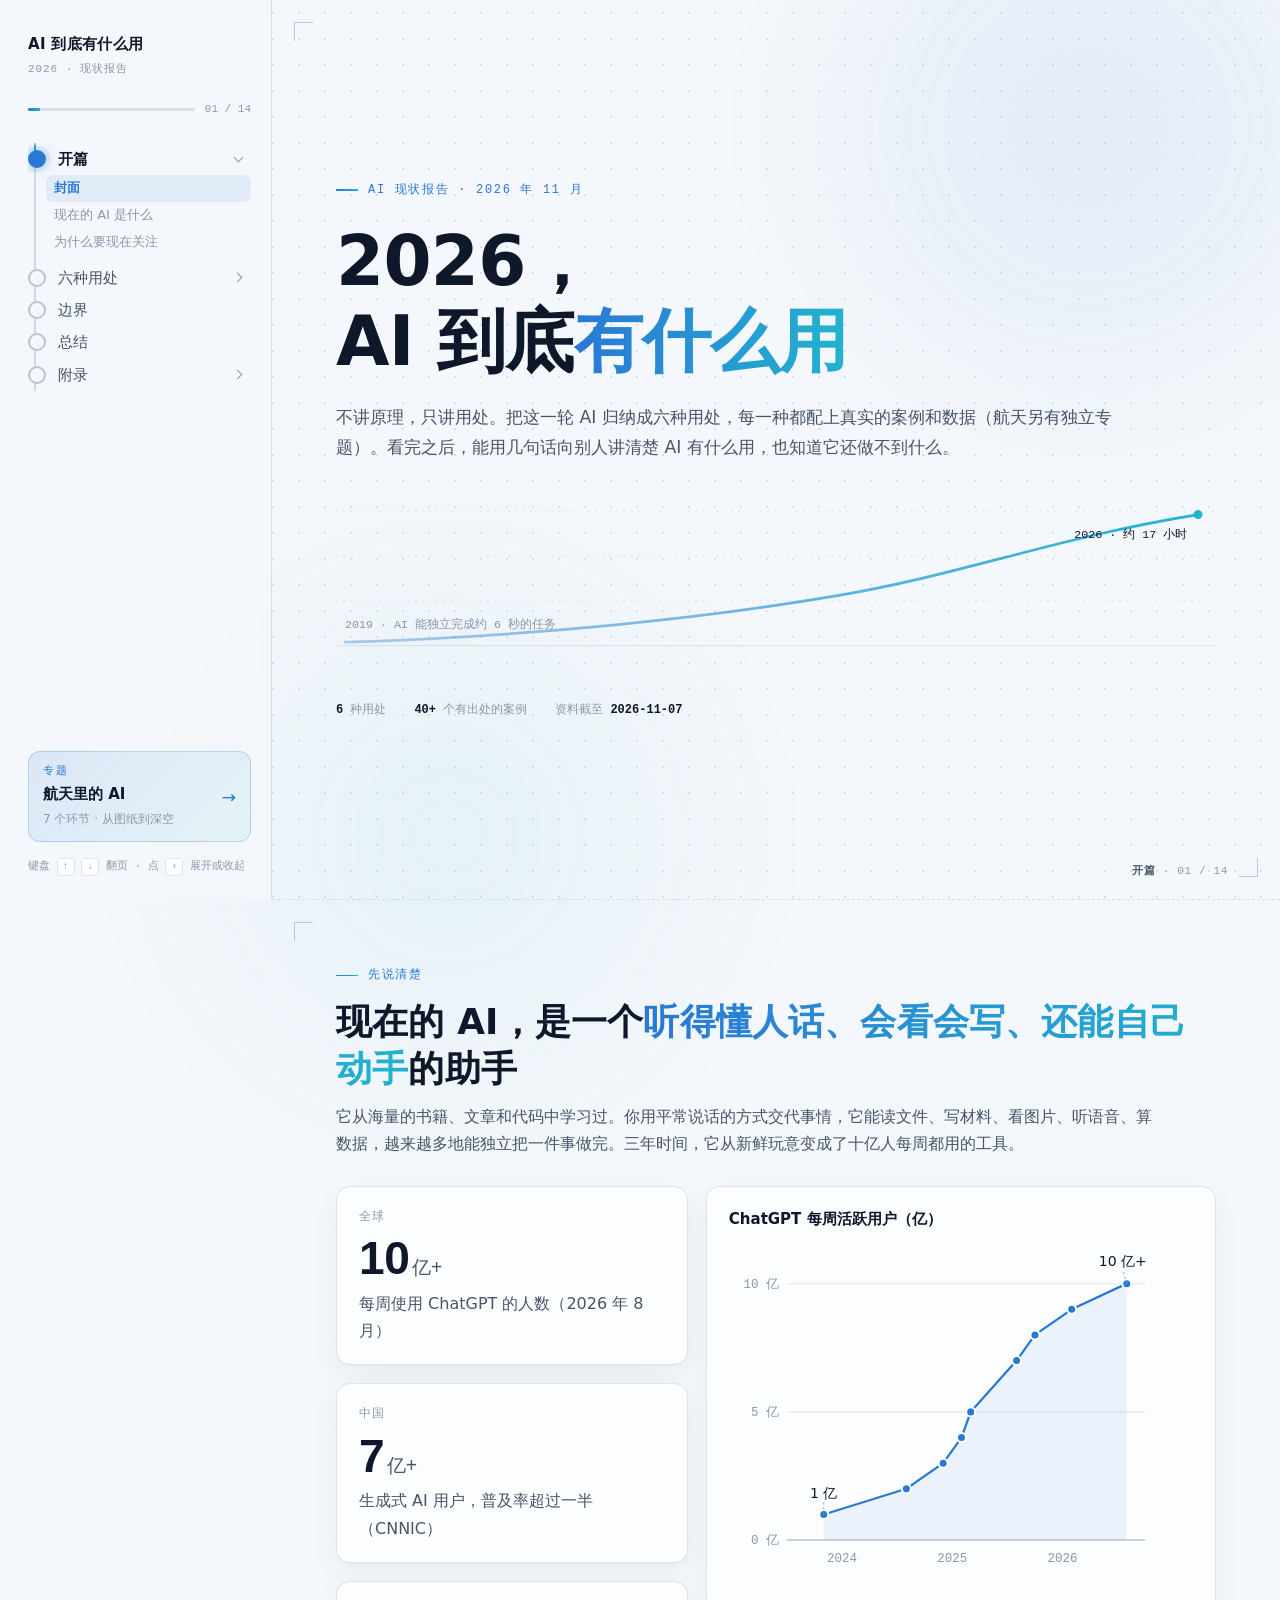
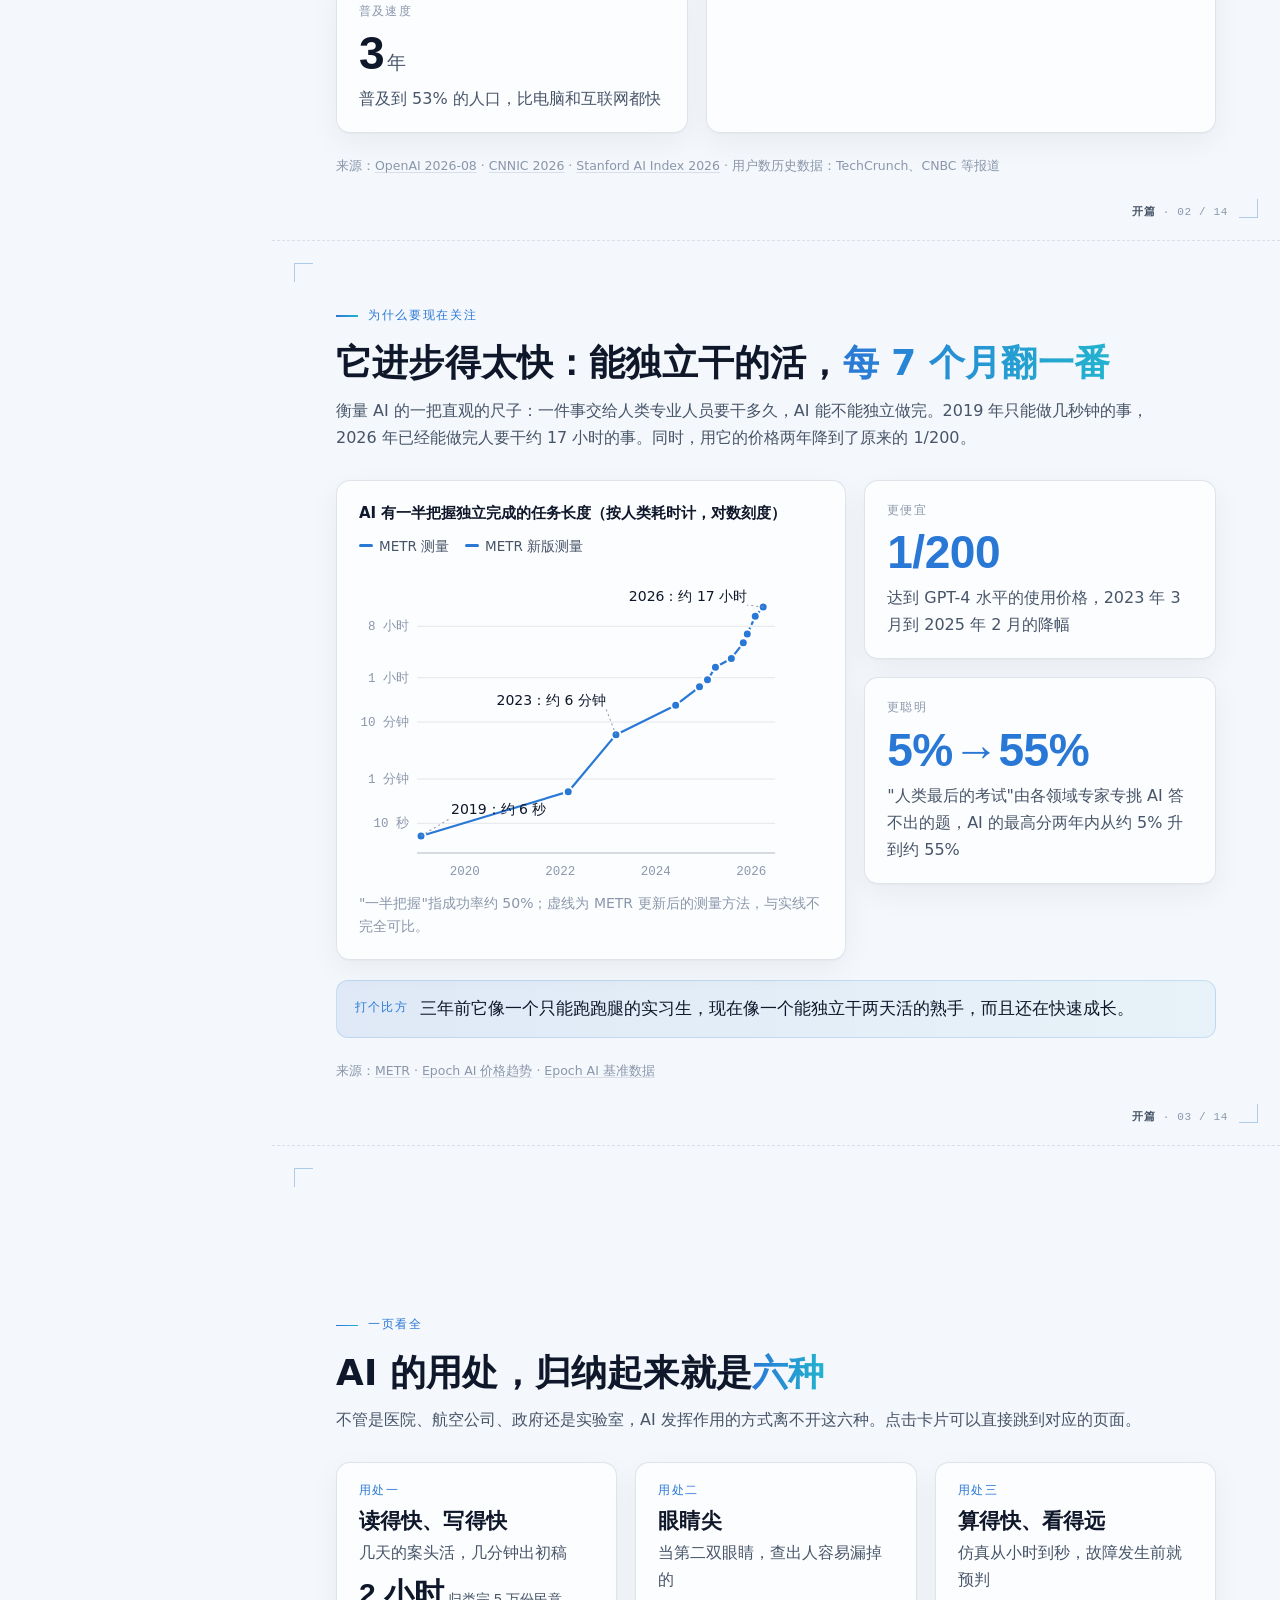
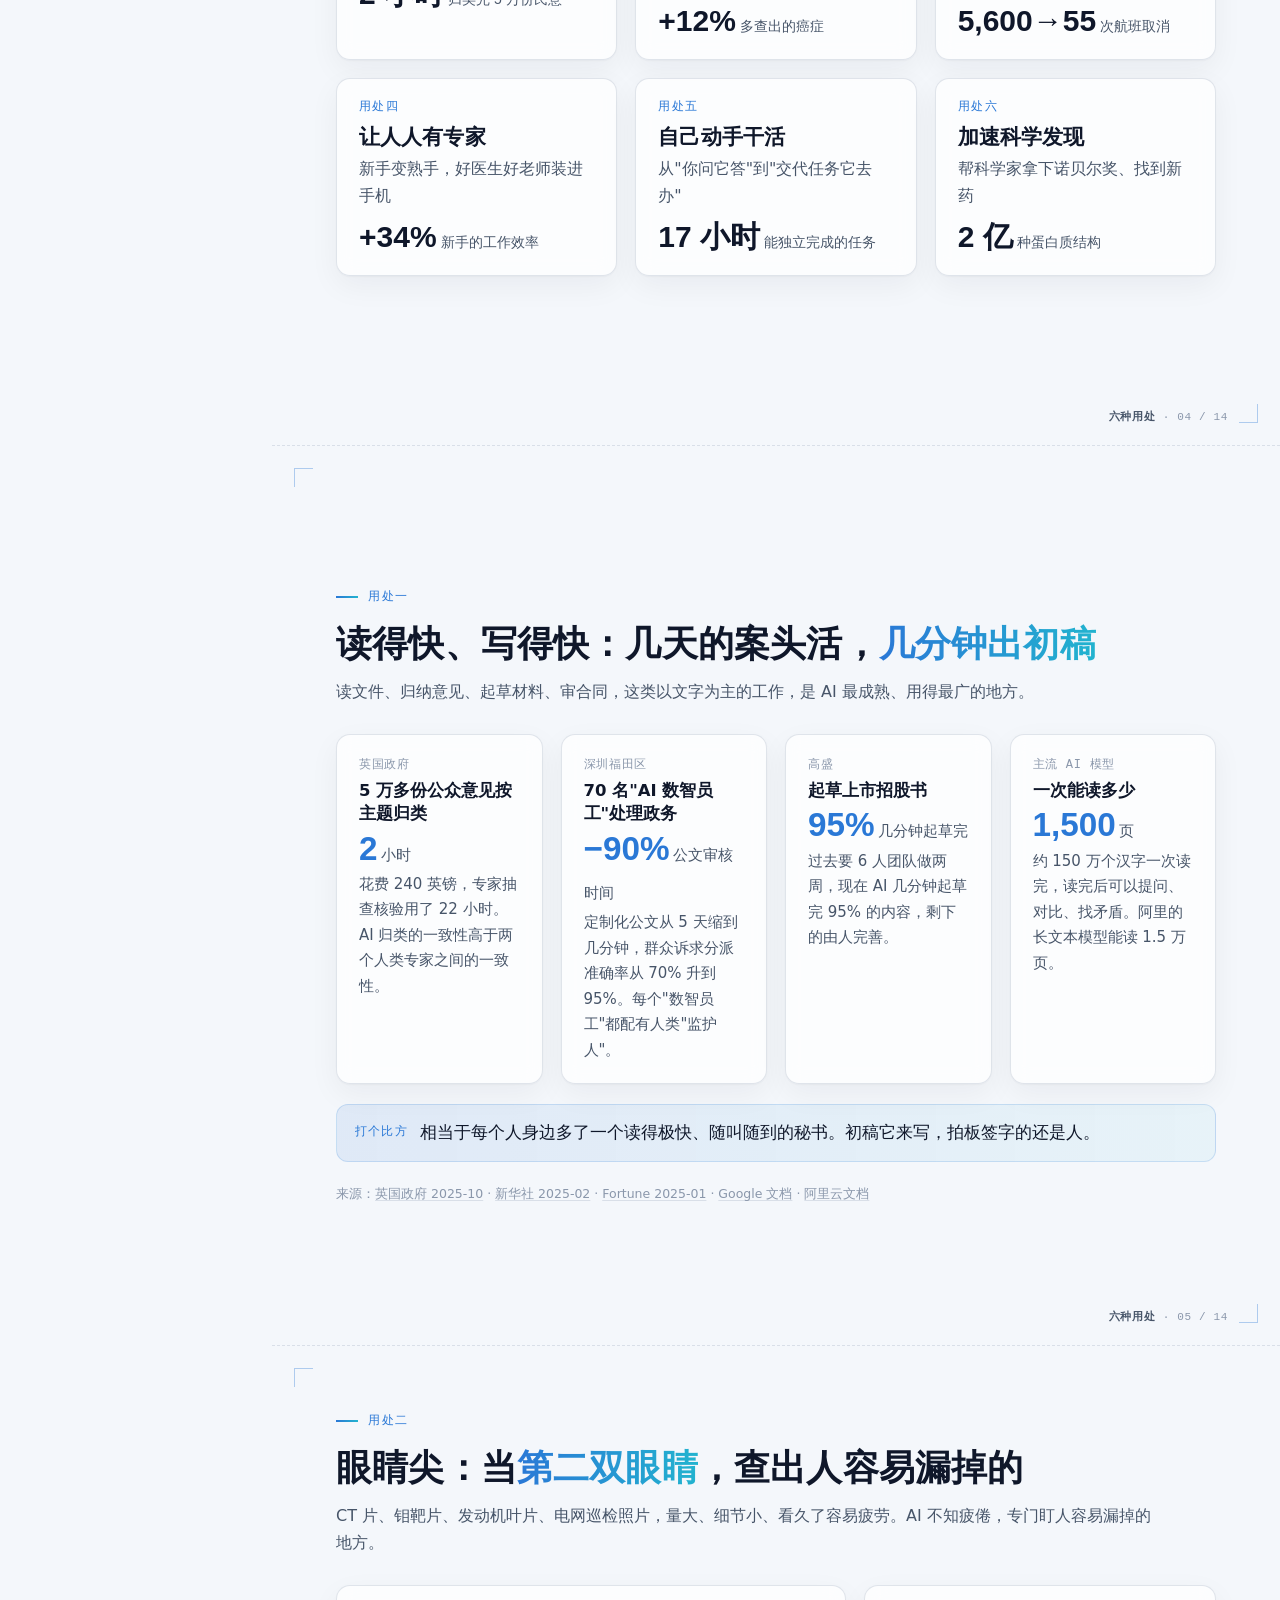
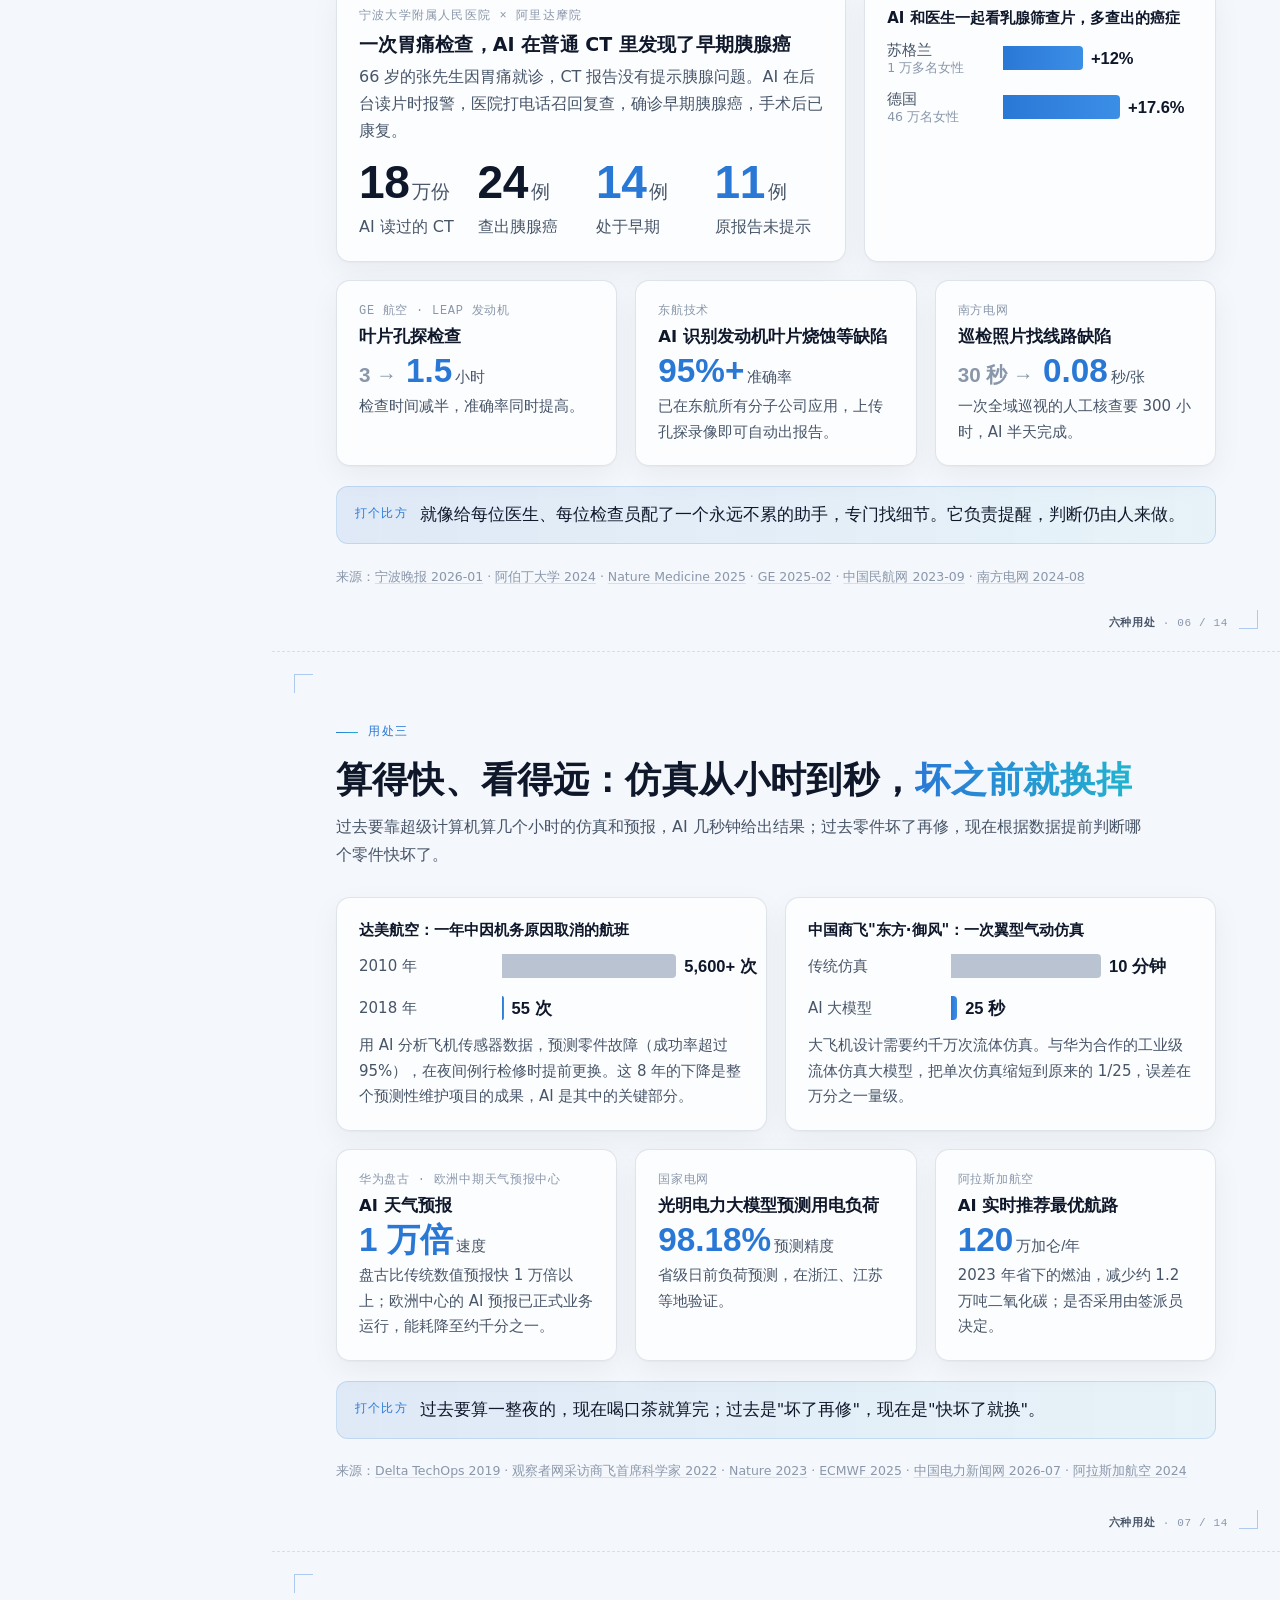
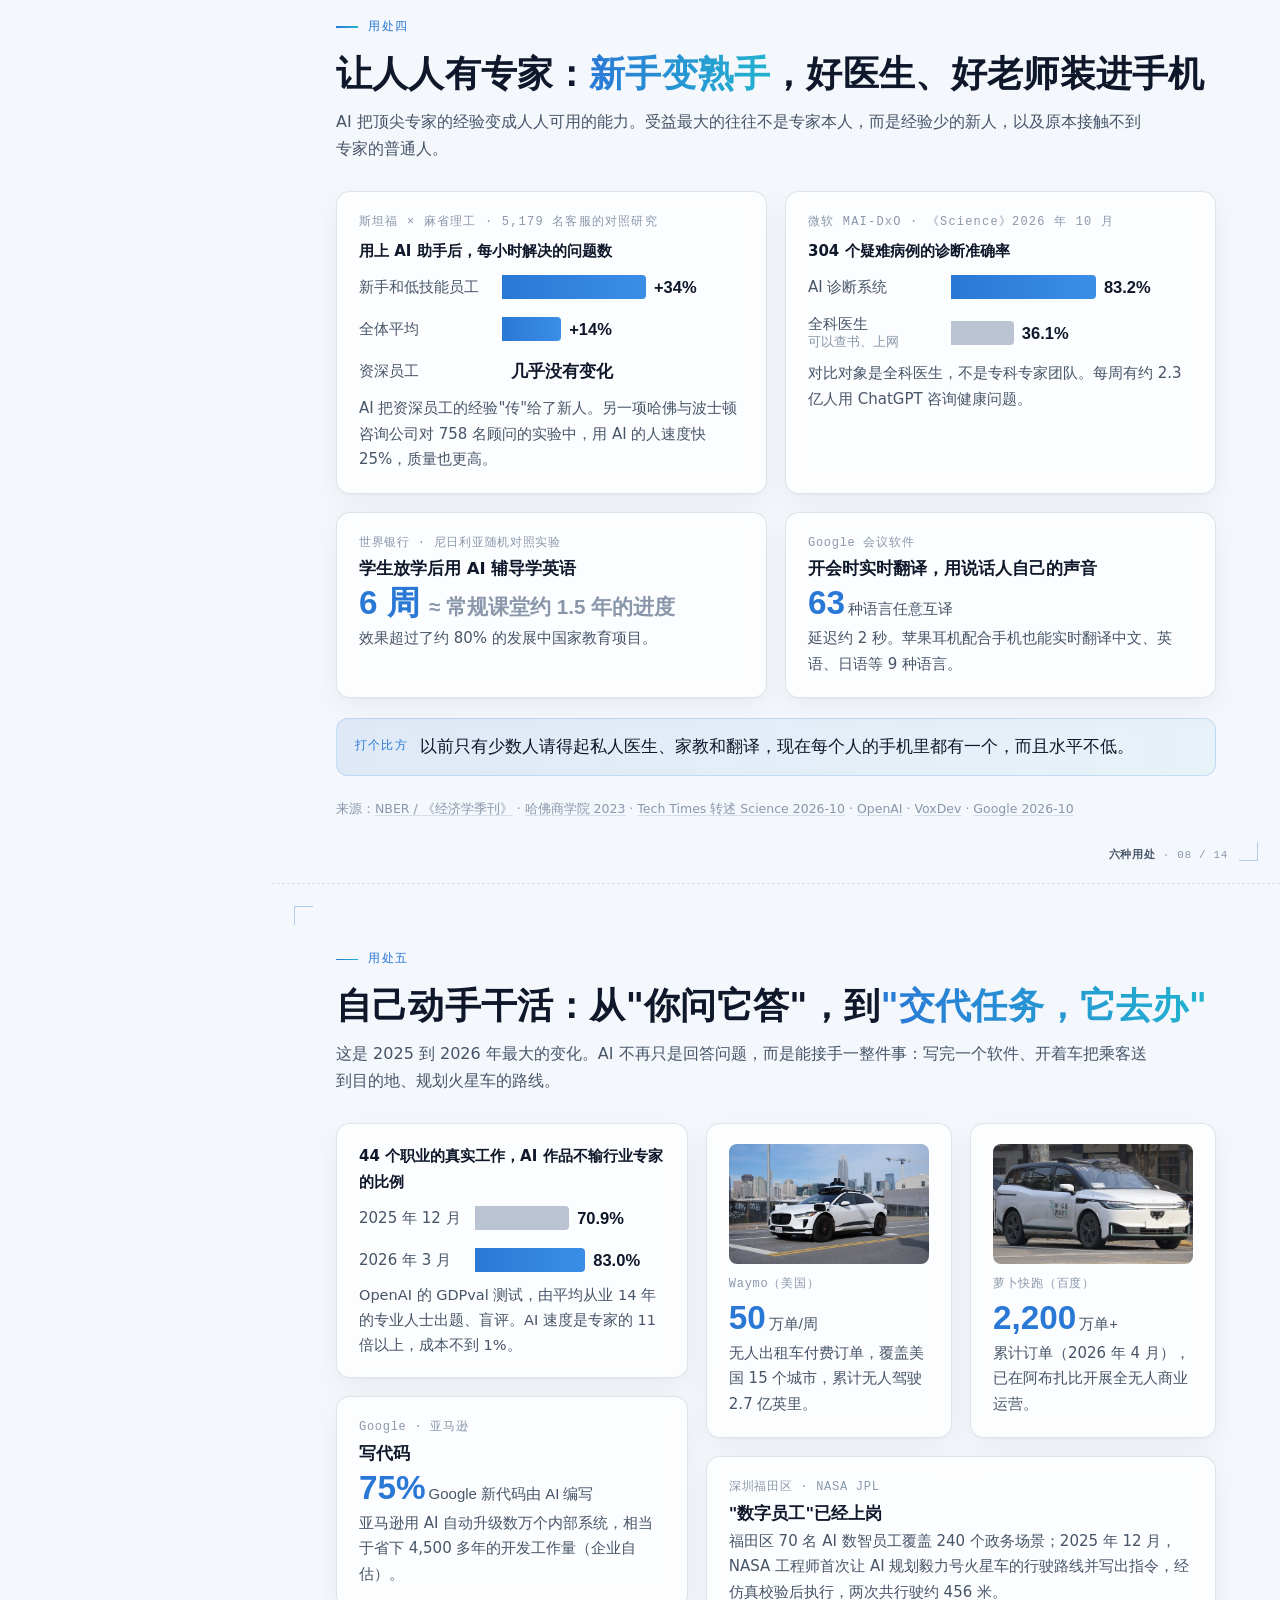
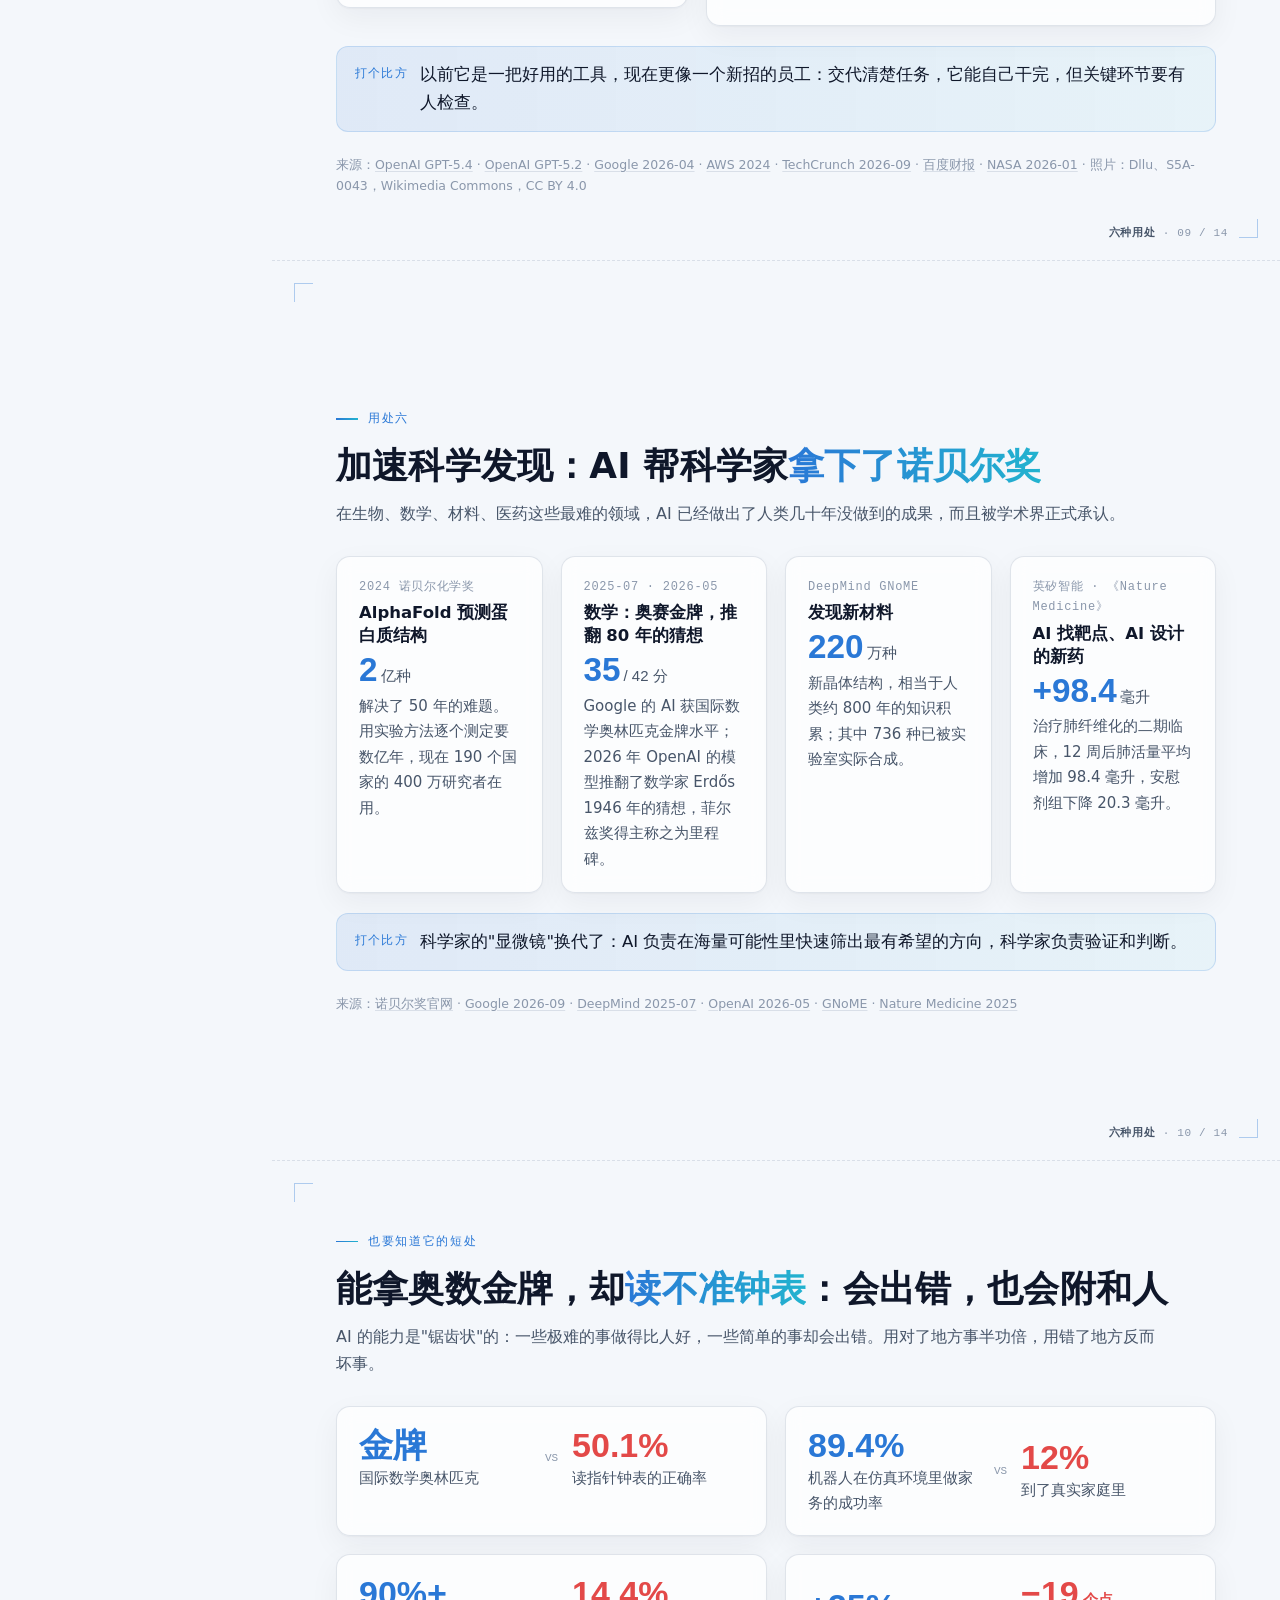
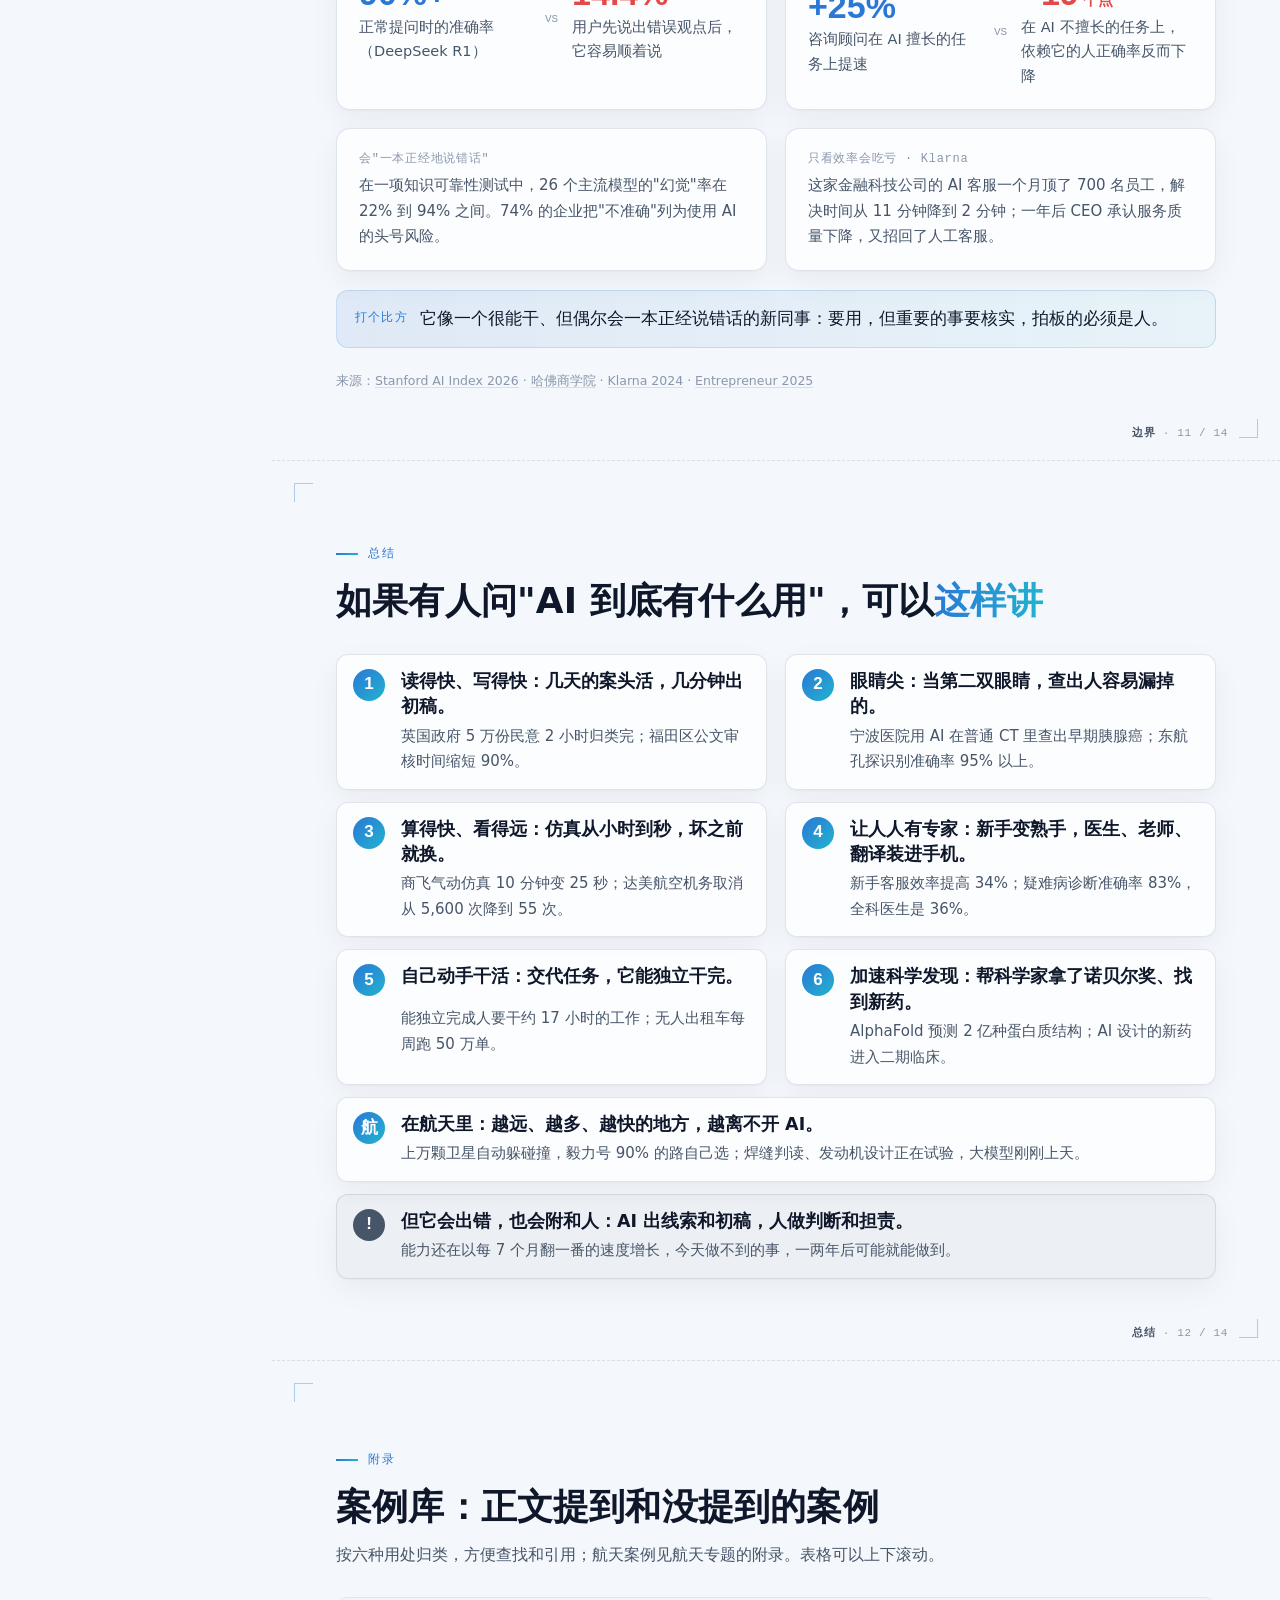
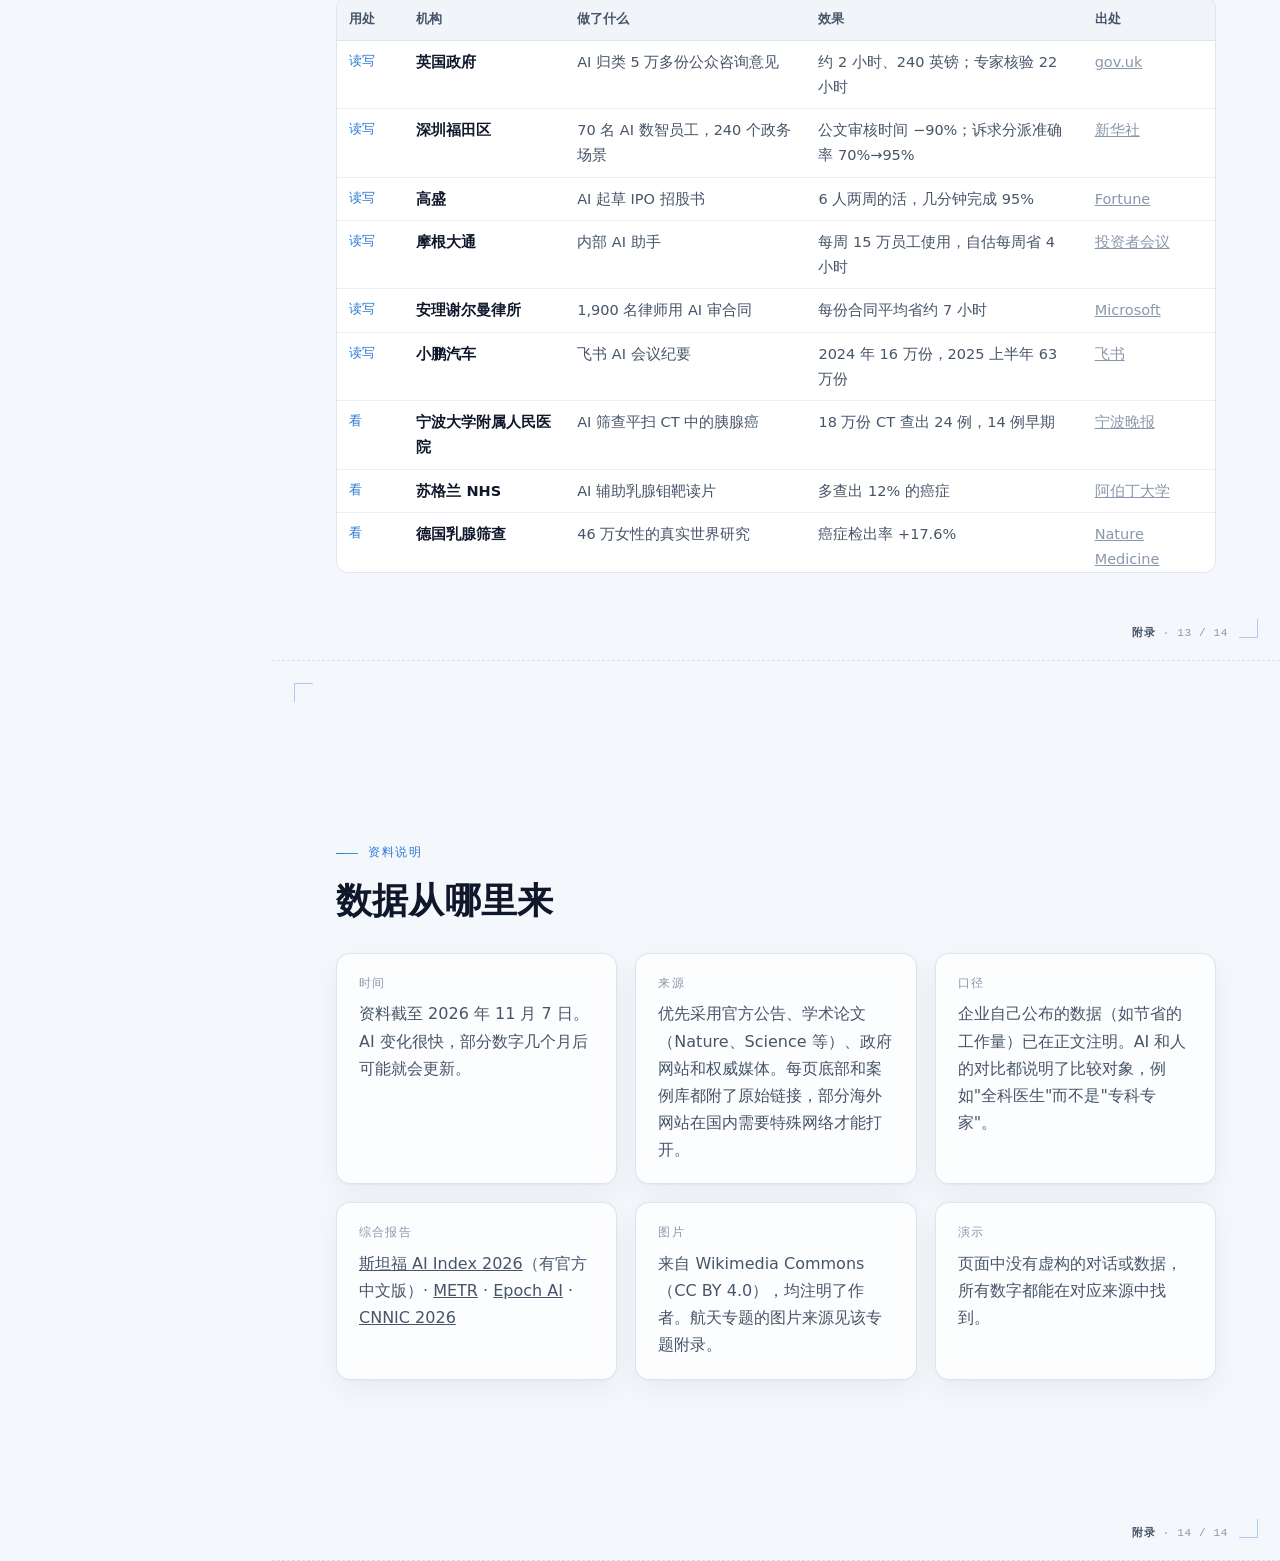
==== commit 3a294450: "目录可关与可点提示" ====
--- a/index.html
+++ b/index.html
@@ -10,16 +10,18 @@
 <body>
 <div class="backdrop" aria-hidden="true"></div>
 
-<nav class="toc" aria-label="目录">
+<nav class="toc" id="toc" aria-label="目录">
+  <button type="button" class="toc-close" aria-label="关闭目录">关闭</button>
   <a class="toc-brand" href="#cover">AI 到底有什么用<span>2026 · 现状报告</span></a>
   <div class="toc-progress"><div class="toc-progress-track"><div class="toc-progress-fill"></div></div><span class="toc-progress-text">01 / 01</span></div>
   <div class="toc-scroll"><ol class="toc-list"></ol></div>
   <a class="toc-feature" href="space.html"><span>专题</span><b>航天里的 AI</b><small>7 个环节 · 从图纸到深空</small></a>
   <div class="toc-hint">键盘 <kbd>↑</kbd> <kbd>↓</kbd> 翻页 · 点 <kbd>›</kbd> 展开或收起</div>
 </nav>
+<div class="toc-scrim" aria-hidden="true"></div>
 
 <div class="topbar">
-  <button type="button" aria-label="打开目录">目录</button>
+  <button type="button" class="topbar-menu" aria-controls="toc" aria-expanded="false">目录</button>
   <span class="topbar-title"></span>
   <span class="topbar-count"></span>
   <i class="topbar-progress"></i>
@@ -105,12 +107,12 @@
       <p class="lede reveal d2">不管是医院、航空公司、政府还是实验室，AI 发挥作用的方式离不开这六种。点击卡片可以直接跳到对应的页面。</p>
     </header>
     <div class="grid g-3 uses">
-      <a class="card use-card reveal d2" href="#use-read"><div class="use-no">用处一</div><h3>读得快、写得快</h3><p>几天的案头活，几分钟出初稿</p><div class="fig">2 小时<small>归类完 5 万份民意</small></div></a>
-      <a class="card use-card reveal d2" href="#use-see"><div class="use-no">用处二</div><h3>眼睛尖</h3><p>当第二双眼睛，查出人容易漏掉的</p><div class="fig">+12%<small>多查出的癌症</small></div></a>
-      <a class="card use-card reveal d3" href="#use-predict"><div class="use-no">用处三</div><h3>算得快、看得远</h3><p>仿真从小时到秒，故障发生前就预判</p><div class="fig">5,600→55<small>次航班取消</small></div></a>
-      <a class="card use-card reveal d3" href="#use-expert"><div class="use-no">用处四</div><h3>让人人有专家</h3><p>新手变熟手，好医生好老师装进手机</p><div class="fig">+34%<small>新手的工作效率</small></div></a>
-      <a class="card use-card reveal d4" href="#use-agent"><div class="use-no">用处五</div><h3>自己动手干活</h3><p>从"你问它答"到"交代任务它去办"</p><div class="fig">17 小时<small>能独立完成的任务</small></div></a>
-      <a class="card use-card reveal d4" href="#use-science"><div class="use-no">用处六</div><h3>加速科学发现</h3><p>帮科学家拿下诺贝尔奖、找到新药</p><div class="fig">2 亿<small>种蛋白质结构</small></div></a>
+      <div class="card use-card reveal d2"><div class="use-no">用处一</div><h3>读得快、写得快</h3><p>几天的案头活，几分钟出初稿</p><div class="fig">2 小时<small>归类完 5 万份民意</small></div></div>
+      <div class="card use-card reveal d2"><div class="use-no">用处二</div><h3>眼睛尖</h3><p>当第二双眼睛，查出人容易漏掉的</p><div class="fig">+12%<small>多查出的癌症</small></div></div>
+      <div class="card use-card reveal d3"><div class="use-no">用处三</div><h3>算得快、看得远</h3><p>仿真从小时到秒，故障发生前就预判</p><div class="fig">5,600→55<small>次航班取消</small></div></div>
+      <div class="card use-card reveal d3"><div class="use-no">用处四</div><h3>让人人有专家</h3><p>新手变熟手，好医生好老师装进手机</p><div class="fig">+34%<small>新手的工作效率</small></div></div>
+      <div class="card use-card reveal d4"><div class="use-no">用处五</div><h3>自己动手干活</h3><p>从"你问它答"到"交代任务它去办"</p><div class="fig">17 小时<small>能独立完成的任务</small></div></div>
+      <div class="card use-card reveal d4"><div class="use-no">用处六</div><h3>加速科学发现</h3><p>帮科学家拿下诺贝尔奖、找到新药</p><div class="fig">2 亿<small>种蛋白质结构</small></div></div>
     </div>
   </div>
 </section>
--- a/css/style.css
+++ b/css/style.css
@@ -332,6 +332,7 @@
 
 /* 移动端顶栏 */
 .topbar { display: none; }
+.toc-close, .toc-scrim { display: none; }
 
 /* ============ 幻灯片 ============ */
 main { margin-left: var(--toc-width); }
@@ -770,15 +771,64 @@
     border-bottom: 1px solid var(--line);
     font-size: 13px;
   }
-  .topbar button {
-    border: 1px solid var(--line);
+  .topbar-menu {
+    display: inline-flex;
+    align-items: center;
+    gap: 7px;
+    border: 1px solid rgba(42, 120, 214, 0.35);
     background: #fff;
-    border-radius: 8px;
-    padding: 4px 10px;
+    border-radius: 999px;
+    padding: 5px 12px 5px 10px;
     font: inherit;
-    color: var(--ink);
+    font-weight: 600;
+    color: var(--accent);
     cursor: pointer;
   }
+  /* 三道横线的菜单图标 */
+  .topbar-menu::before {
+    content: "";
+    width: 14px;
+    height: 10px;
+    background:
+      linear-gradient(currentColor, currentColor) top / 100% 1.5px no-repeat,
+      linear-gradient(currentColor, currentColor) center / 100% 1.5px no-repeat,
+      linear-gradient(currentColor, currentColor) bottom / 100% 1.5px no-repeat;
+  }
+  /* 目录抽屉：右上角"关闭"，外面盖一层暗色，点暗色处也能关 */
+  .toc-close {
+    display: inline-flex;
+    align-items: center;
+    gap: 6px;
+    position: absolute;
+    top: 18px;
+    right: 16px;
+    padding: 6px 12px;
+    border: 1px solid var(--line);
+    border-radius: 999px;
+    background: #fff;
+    font: inherit;
+    font-size: 13px;
+    color: var(--ink-2);
+    cursor: pointer;
+  }
+  .toc-close::after { content: "✕"; font-size: 11px; }
+  .toc-scrim {
+    display: block;
+    position: fixed;
+    inset: 0;
+    z-index: 19;
+    background: rgba(15, 23, 42, 0.38);
+    opacity: 0;
+    pointer-events: none;
+    transition: opacity 0.3s;
+  }
+  body.toc-open .toc-scrim { opacity: 1; pointer-events: auto; }
+  body.toc-open { overflow: hidden; }
+  .toc { padding-top: 64px; }
+  .toc-fold { width: 38px; height: 38px; }
+  .toc-node { padding: 8px 0; }
+  .toc-slides a { padding: 6px 8px; }
+  .toc-hint { display: none; }
   .topbar .topbar-title { flex: 1; color: var(--ink-2); overflow: hidden; white-space: nowrap; text-overflow: ellipsis; }
   .topbar .topbar-count { font-family: var(--font-mono); font-size: 11px; color: var(--ink-3); }
   .topbar-progress { position: absolute; left: 0; bottom: -1px; height: 2px; width: 0; background: linear-gradient(90deg, var(--accent), var(--accent-2)); transition: width 0.3s; }
@@ -855,8 +905,6 @@
 .use-card h3 { font-size: 21px; margin: 6px 0 4px; }
 .use-card .fig { font-family: var(--font-num); font-size: 30px; font-weight: 600; color: var(--ink); margin-top: 10px; line-height: 1.2; }
 .use-card .fig small { font-size: 14px; color: var(--ink-2); font-weight: 400; margin-left: 4px; }
-a.use-card { text-decoration: none; transition: transform 0.2s, box-shadow 0.2s; }
-a.use-card:hover { transform: translateY(-2px); box-shadow: 0 2px 4px rgba(15, 23, 42, 0.05), 0 16px 36px rgba(42, 120, 214, 0.12); }
 
 /* 讲给别人听 */
 .talk { list-style: none; display: grid; grid-template-columns: repeat(2, minmax(0, 1fr)); gap: 12px 18px; }
@@ -1225,23 +1273,26 @@
   transition: border-color 0.2s;
 }
 details.more[open] { border-color: rgba(42, 120, 214, 0.4); background: var(--card-solid); }
-details.more > summary { list-style: none; position: relative; cursor: pointer; padding: 13px 46px 13px 16px; }
+details.more > summary { list-style: none; display: block; cursor: pointer; padding: 13px 16px 12px; border-radius: 12px; }
 details.more > summary::-webkit-details-marker { display: none; }
+/* 每张可展开的卡片底部都有同一个"展开细节"标签，一眼能看出可以点 */
 details.more > summary::after {
-  content: "";
-  position: absolute;
-  right: 14px;
-  top: 15px;
-  width: 22px;
-  height: 22px;
-  border-radius: 50%;
-  border: 1px solid rgba(42, 120, 214, 0.35);
-  background:
-    linear-gradient(var(--accent), var(--accent)) center / 10px 1.5px no-repeat,
-    linear-gradient(var(--accent), var(--accent)) center / 1.5px 10px no-repeat;
-  transition: transform 0.25s;
-}
-details.more[open] > summary::after { transform: rotate(45deg); }
+  content: "展开细节　＋";
+  display: inline-block;
+  margin-top: 10px;
+  padding: 3px 12px;
+  border-radius: 999px;
+  font-size: 12.5px;
+  font-weight: 600;
+  line-height: 1.6;
+  color: var(--accent);
+  background: var(--accent-soft);
+  border: 1px solid rgba(42, 120, 214, 0.28);
+  transition: background 0.2s, color 0.2s;
+}
+details.more[open] > summary::after { content: "收起　－"; background: transparent; }
+details.more:not([open]):hover { border-color: rgba(42, 120, 214, 0.45); box-shadow: 0 10px 26px rgba(42, 120, 214, 0.12); }
+details.more:not([open]) > summary:hover::after { color: #fff; background: var(--accent); }
 details.more > summary:focus-visible { outline: 2px solid var(--accent); outline-offset: -2px; border-radius: 12px; }
 .more .term { display: block; font-size: 16.5px; font-weight: 700; color: var(--ink); line-height: 1.4; }
 .more .term small { font-family: var(--font-mono); font-size: 11.5px; font-weight: 400; color: var(--ink-3); margin-left: 6px; letter-spacing: 0.02em; }
@@ -1289,12 +1340,9 @@
 .pros-cons .cons .col-label { color: var(--series-2); }
 .pros-cons .stack { gap: 10px; }
 .cons details.more[open] { border-color: rgba(235, 104, 52, 0.45); }
-.cons details.more > summary::after {
-  border-color: rgba(235, 104, 52, 0.4);
-  background:
-    linear-gradient(var(--series-2), var(--series-2)) center / 10px 1.5px no-repeat,
-    linear-gradient(var(--series-2), var(--series-2)) center / 1.5px 10px no-repeat;
-}
+.cons details.more > summary::after { color: var(--series-2); background: rgba(235, 104, 52, 0.08); border-color: rgba(235, 104, 52, 0.3); }
+.cons details.more:not([open]):hover { border-color: rgba(235, 104, 52, 0.45); box-shadow: 0 10px 26px rgba(235, 104, 52, 0.1); }
+.cons details.more:not([open]) > summary:hover::after { color: #fff; background: var(--series-2); }
 .cons .more-body h4 { color: var(--series-2); }
 .pro { display: grid; grid-template-columns: auto minmax(0, 1fr); gap: 2px 14px; align-items: baseline; padding: 14px 16px; }
 .pro .fig { grid-row: span 2; font-family: var(--font-num); font-size: 26px; font-weight: 600; color: var(--accent); line-height: 1.1; min-width: 100px; }
@@ -1329,8 +1377,7 @@
   .pipeline b { font-size: 14.5px; }
   .pipeline span { font-size: 13px; }
   .more-grid, .more-grid.g-3 { grid-template-columns: minmax(0, 1fr); gap: 8px; }
-  details.more > summary { padding: 11px 42px 11px 13px; }
-  details.more > summary::after { top: 12px; right: 12px; }
+  details.more > summary { padding: 11px 13px 10px; }
   .more .term { font-size: 15.5px; }
   .more .term small { display: block; margin-left: 0; }
   .more .gist { font-size: 13.5px; }
@@ -1374,3 +1421,16 @@
   .cover-map li::before { display: none; }
   .cover-map b { font-size: 16px; }
 }
+
+/* 正文里提到"展开细节"标签时的样例，与卡片上的标签同款 */
+.cue-sample {
+  display: inline-block;
+  margin: 0 3px;
+  padding: 0 9px;
+  border-radius: 999px;
+  font-size: 12.5px;
+  font-weight: 600;
+  color: var(--accent);
+  background: #fff;
+  border: 1px solid rgba(42, 120, 214, 0.28);
+}
